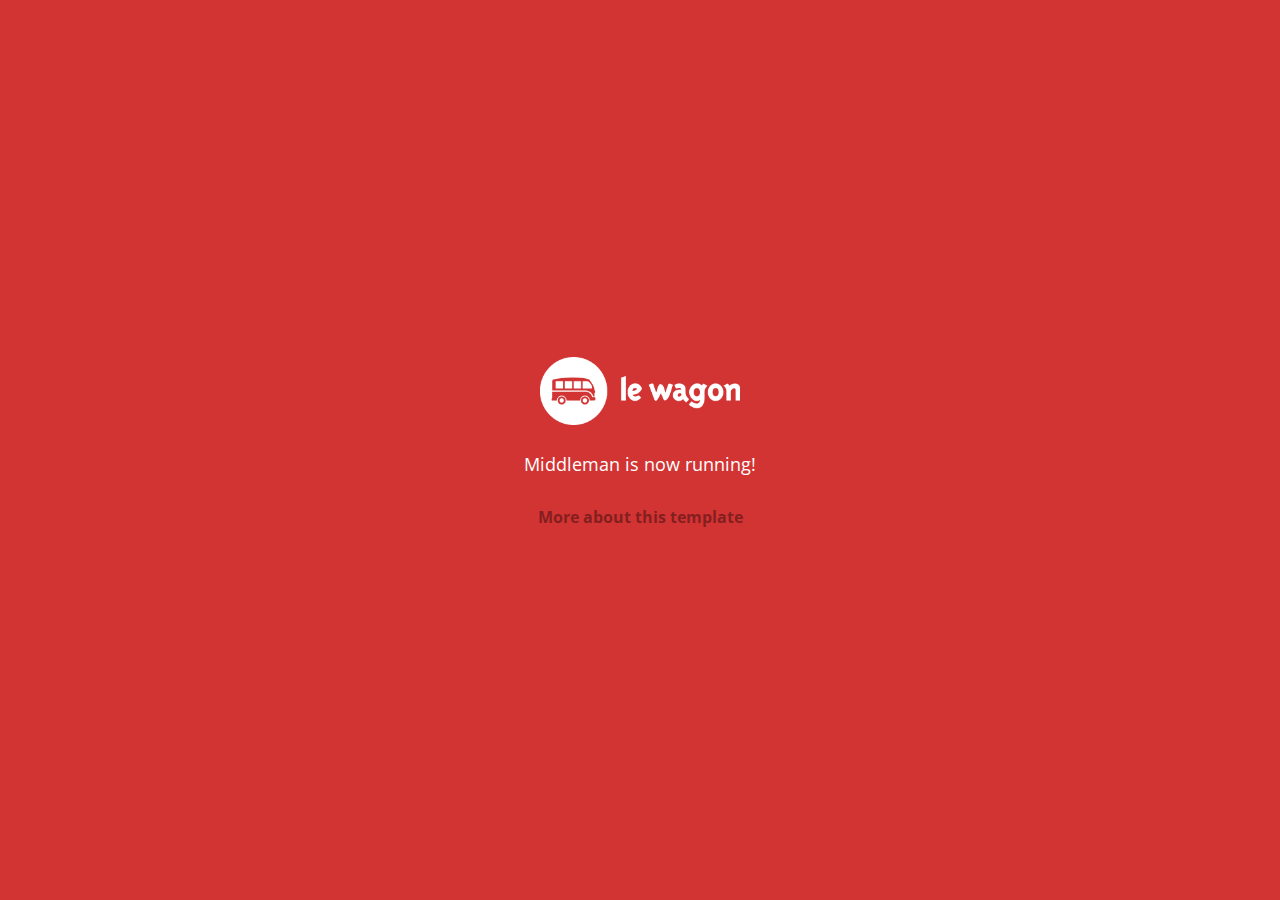
==== index.html @ 40af5995 "Automated commit at 2018-08-06 09:41:02 UTC by middleman-deploy 2.0.0-alpha" ====
<!doctype html>
<html>
  <head>
    <meta charset="utf-8">
    <meta http-equiv="x-ua-compatible" content="ie=edge">
    <meta name="viewport"
          content="width=device-width, initial-scale=1, shrink-to-fit=no">
    <!-- Use the title from a page's frontmatter if it has one -->
    <title>Le Wagon - Middleman</title>
    <link href="stylesheets/application-3c48b980.css" rel="stylesheet" />
    <script src="javascripts/application-93de88c9.js"></script>
    <link href="images/favicon-f15af148.png" rel="icon" type="image/png" />
  </head>
  <body>
    <div id="home">
  <div class="home-content">
    <img src="images/logo-acc9c0ec.png" width="200" alt="Logo" />
    <p>
      Middleman is now running!
    </p>
    <p class="about">
      <a href="about.html">More about this template</a>
    </p>
  </div>
</div>

  </body>
</html>
---- stylesheets/application-3c48b980.css ----
@import url("https://fonts.googleapis.com/css?family=Open+Sans:400,300,700|Raleway:400,100,300,700,500");/*!
 * Bootstrap v3.3.7 (http://getbootstrap.com)
 * Copyright 2011-2016 Twitter, Inc.
 * Licensed under MIT (https://github.com/twbs/bootstrap/blob/master/LICENSE)
 *//*! normalize.css v3.0.3 | MIT License | github.com/necolas/normalize.css */html{font-family:sans-serif;-ms-text-size-adjust:100%;-webkit-text-size-adjust:100%}body{margin:0}article,aside,details,figcaption,figure,footer,header,hgroup,main,menu,nav,section,summary{display:block}audio,canvas,progress,video{display:inline-block;vertical-align:baseline}audio:not([controls]){display:none;height:0}[hidden],template{display:none}a{background-color:transparent}a:active,a:hover{outline:0}abbr[title]{border-bottom:1px dotted}b,strong{font-weight:bold}dfn{font-style:italic}h1{font-size:2em;margin:0.67em 0}mark{background:#ff0;color:#000}small{font-size:80%}sub,sup{font-size:75%;line-height:0;position:relative;vertical-align:baseline}sup{top:-0.5em}sub{bottom:-0.25em}img{border:0}svg:not(:root){overflow:hidden}figure{margin:1em 40px}hr{-webkit-box-sizing:content-box;box-sizing:content-box;height:0}pre{overflow:auto}code,kbd,pre,samp{font-family:monospace, monospace;font-size:1em}button,input,optgroup,select,textarea{color:inherit;font:inherit;margin:0}button{overflow:visible}button,select{text-transform:none}button,html input[type="button"],input[type="reset"],input[type="submit"]{-webkit-appearance:button;cursor:pointer}button[disabled],html input[disabled]{cursor:default}button::-moz-focus-inner,input::-moz-focus-inner{border:0;padding:0}input{line-height:normal}input[type="checkbox"],input[type="radio"]{-webkit-box-sizing:border-box;box-sizing:border-box;padding:0}input[type="number"]::-webkit-inner-spin-button,input[type="number"]::-webkit-outer-spin-button{height:auto}input[type="search"]{-webkit-appearance:textfield;-webkit-box-sizing:content-box;box-sizing:content-box}input[type="search"]::-webkit-search-cancel-button,input[type="search"]::-webkit-search-decoration{-webkit-appearance:none}fieldset{border:1px solid #c0c0c0;margin:0 2px;padding:0.35em 0.625em 0.75em}legend{border:0;padding:0}textarea{overflow:auto}optgroup{font-weight:bold}table{border-collapse:collapse;border-spacing:0}td,th{padding:0}/*! Source: https://github.com/h5bp/html5-boilerplate/blob/master/src/css/main.css */@media print{*,*:before,*:after{background:transparent !important;color:#000 !important;-webkit-box-shadow:none !important;box-shadow:none !important;text-shadow:none !important}a,a:visited{text-decoration:underline}a[href]:after{content:" (" attr(href) ")"}abbr[title]:after{content:" (" attr(title) ")"}a[href^="#"]:after,a[href^="javascript:"]:after{content:""}pre,blockquote{border:1px solid #999;page-break-inside:avoid}thead{display:table-header-group}tr,img{page-break-inside:avoid}img{max-width:100% !important}p,h2,h3{orphans:3;widows:3}h2,h3{page-break-after:avoid}.navbar{display:none}.btn>.caret,.dropup>.btn>.caret{border-top-color:#000 !important}.label{border:1px solid #000}.table{border-collapse:collapse !important}.table td,.table th{background-color:#fff !important}.table-bordered th,.table-bordered td{border:1px solid #ddd !important}}@font-face{font-family:'Glyphicons Halflings';src:url("../assets/bootstrap/glyphicons-halflings-regular-86b6f62b.eot");src:url("../assets/bootstrap/glyphicons-halflings-regular-86b6f62b.eot?#iefix") format("embedded-opentype"),url("../assets/bootstrap/glyphicons-halflings-regular-ca35b697.woff2") format("woff2"),url("../assets/bootstrap/glyphicons-halflings-regular-278e49a8.woff") format("woff"),url("../assets/bootstrap/glyphicons-halflings-regular-44bc1850.ttf") format("truetype"),url("../assets/bootstrap/glyphicons-halflings-regular-de51a849.svg#glyphicons_halflingsregular") format("svg")}.glyphicon{position:relative;top:1px;display:inline-block;font-family:'Glyphicons Halflings';font-style:normal;font-weight:normal;line-height:1;-webkit-font-smoothing:antialiased;-moz-osx-font-smoothing:grayscale}.glyphicon-asterisk:before{content:"\002a"}.glyphicon-plus:before{content:"\002b"}.glyphicon-euro:before,.glyphicon-eur:before{content:"\20ac"}.glyphicon-minus:before{content:"\2212"}.glyphicon-cloud:before{content:"\2601"}.glyphicon-envelope:before{content:"\2709"}.glyphicon-pencil:before{content:"\270f"}.glyphicon-glass:before{content:"\e001"}.glyphicon-music:before{content:"\e002"}.glyphicon-search:before{content:"\e003"}.glyphicon-heart:before{content:"\e005"}.glyphicon-star:before{content:"\e006"}.glyphicon-star-empty:before{content:"\e007"}.glyphicon-user:before{content:"\e008"}.glyphicon-film:before{content:"\e009"}.glyphicon-th-large:before{content:"\e010"}.glyphicon-th:before{content:"\e011"}.glyphicon-th-list:before{content:"\e012"}.glyphicon-ok:before{content:"\e013"}.glyphicon-remove:before{content:"\e014"}.glyphicon-zoom-in:before{content:"\e015"}.glyphicon-zoom-out:before{content:"\e016"}.glyphicon-off:before{content:"\e017"}.glyphicon-signal:before{content:"\e018"}.glyphicon-cog:before{content:"\e019"}.glyphicon-trash:before{content:"\e020"}.glyphicon-home:before{content:"\e021"}.glyphicon-file:before{content:"\e022"}.glyphicon-time:before{content:"\e023"}.glyphicon-road:before{content:"\e024"}.glyphicon-download-alt:before{content:"\e025"}.glyphicon-download:before{content:"\e026"}.glyphicon-upload:before{content:"\e027"}.glyphicon-inbox:before{content:"\e028"}.glyphicon-play-circle:before{content:"\e029"}.glyphicon-repeat:before{content:"\e030"}.glyphicon-refresh:before{content:"\e031"}.glyphicon-list-alt:before{content:"\e032"}.glyphicon-lock:before{content:"\e033"}.glyphicon-flag:before{content:"\e034"}.glyphicon-headphones:before{content:"\e035"}.glyphicon-volume-off:before{content:"\e036"}.glyphicon-volume-down:before{content:"\e037"}.glyphicon-volume-up:before{content:"\e038"}.glyphicon-qrcode:before{content:"\e039"}.glyphicon-barcode:before{content:"\e040"}.glyphicon-tag:before{content:"\e041"}.glyphicon-tags:before{content:"\e042"}.glyphicon-book:before{content:"\e043"}.glyphicon-bookmark:before{content:"\e044"}.glyphicon-print:before{content:"\e045"}.glyphicon-camera:before{content:"\e046"}.glyphicon-font:before{content:"\e047"}.glyphicon-bold:before{content:"\e048"}.glyphicon-italic:before{content:"\e049"}.glyphicon-text-height:before{content:"\e050"}.glyphicon-text-width:before{content:"\e051"}.glyphicon-align-left:before{content:"\e052"}.glyphicon-align-center:before{content:"\e053"}.glyphicon-align-right:before{content:"\e054"}.glyphicon-align-justify:before{content:"\e055"}.glyphicon-list:before{content:"\e056"}.glyphicon-indent-left:before{content:"\e057"}.glyphicon-indent-right:before{content:"\e058"}.glyphicon-facetime-video:before{content:"\e059"}.glyphicon-picture:before{content:"\e060"}.glyphicon-map-marker:before{content:"\e062"}.glyphicon-adjust:before{content:"\e063"}.glyphicon-tint:before{content:"\e064"}.glyphicon-edit:before{content:"\e065"}.glyphicon-share:before{content:"\e066"}.glyphicon-check:before{content:"\e067"}.glyphicon-move:before{content:"\e068"}.glyphicon-step-backward:before{content:"\e069"}.glyphicon-fast-backward:before{content:"\e070"}.glyphicon-backward:before{content:"\e071"}.glyphicon-play:before{content:"\e072"}.glyphicon-pause:before{content:"\e073"}.glyphicon-stop:before{content:"\e074"}.glyphicon-forward:before{content:"\e075"}.glyphicon-fast-forward:before{content:"\e076"}.glyphicon-step-forward:before{content:"\e077"}.glyphicon-eject:before{content:"\e078"}.glyphicon-chevron-left:before{content:"\e079"}.glyphicon-chevron-right:before{content:"\e080"}.glyphicon-plus-sign:before{content:"\e081"}.glyphicon-minus-sign:before{content:"\e082"}.glyphicon-remove-sign:before{content:"\e083"}.glyphicon-ok-sign:before{content:"\e084"}.glyphicon-question-sign:before{content:"\e085"}.glyphicon-info-sign:before{content:"\e086"}.glyphicon-screenshot:before{content:"\e087"}.glyphicon-remove-circle:before{content:"\e088"}.glyphicon-ok-circle:before{content:"\e089"}.glyphicon-ban-circle:before{content:"\e090"}.glyphicon-arrow-left:before{content:"\e091"}.glyphicon-arrow-right:before{content:"\e092"}.glyphicon-arrow-up:before{content:"\e093"}.glyphicon-arrow-down:before{content:"\e094"}.glyphicon-share-alt:before{content:"\e095"}.glyphicon-resize-full:before{content:"\e096"}.glyphicon-resize-small:before{content:"\e097"}.glyphicon-exclamation-sign:before{content:"\e101"}.glyphicon-gift:before{content:"\e102"}.glyphicon-leaf:before{content:"\e103"}.glyphicon-fire:before{content:"\e104"}.glyphicon-eye-open:before{content:"\e105"}.glyphicon-eye-close:before{content:"\e106"}.glyphicon-warning-sign:before{content:"\e107"}.glyphicon-plane:before{content:"\e108"}.glyphicon-calendar:before{content:"\e109"}.glyphicon-random:before{content:"\e110"}.glyphicon-comment:before{content:"\e111"}.glyphicon-magnet:before{content:"\e112"}.glyphicon-chevron-up:before{content:"\e113"}.glyphicon-chevron-down:before{content:"\e114"}.glyphicon-retweet:before{content:"\e115"}.glyphicon-shopping-cart:before{content:"\e116"}.glyphicon-folder-close:before{content:"\e117"}.glyphicon-folder-open:before{content:"\e118"}.glyphicon-resize-vertical:before{content:"\e119"}.glyphicon-resize-horizontal:before{content:"\e120"}.glyphicon-hdd:before{content:"\e121"}.glyphicon-bullhorn:before{content:"\e122"}.glyphicon-bell:before{content:"\e123"}.glyphicon-certificate:before{content:"\e124"}.glyphicon-thumbs-up:before{content:"\e125"}.glyphicon-thumbs-down:before{content:"\e126"}.glyphicon-hand-right:before{content:"\e127"}.glyphicon-hand-left:before{content:"\e128"}.glyphicon-hand-up:before{content:"\e129"}.glyphicon-hand-down:before{content:"\e130"}.glyphicon-circle-arrow-right:before{content:"\e131"}.glyphicon-circle-arrow-left:before{content:"\e132"}.glyphicon-circle-arrow-up:before{content:"\e133"}.glyphicon-circle-arrow-down:before{content:"\e134"}.glyphicon-globe:before{content:"\e135"}.glyphicon-wrench:before{content:"\e136"}.glyphicon-tasks:before{content:"\e137"}.glyphicon-filter:before{content:"\e138"}.glyphicon-briefcase:before{content:"\e139"}.glyphicon-fullscreen:before{content:"\e140"}.glyphicon-dashboard:before{content:"\e141"}.glyphicon-paperclip:before{content:"\e142"}.glyphicon-heart-empty:before{content:"\e143"}.glyphicon-link:before{content:"\e144"}.glyphicon-phone:before{content:"\e145"}.glyphicon-pushpin:before{content:"\e146"}.glyphicon-usd:before{content:"\e148"}.glyphicon-gbp:before{content:"\e149"}.glyphicon-sort:before{content:"\e150"}.glyphicon-sort-by-alphabet:before{content:"\e151"}.glyphicon-sort-by-alphabet-alt:before{content:"\e152"}.glyphicon-sort-by-order:before{content:"\e153"}.glyphicon-sort-by-order-alt:before{content:"\e154"}.glyphicon-sort-by-attributes:before{content:"\e155"}.glyphicon-sort-by-attributes-alt:before{content:"\e156"}.glyphicon-unchecked:before{content:"\e157"}.glyphicon-expand:before{content:"\e158"}.glyphicon-collapse-down:before{content:"\e159"}.glyphicon-collapse-up:before{content:"\e160"}.glyphicon-log-in:before{content:"\e161"}.glyphicon-flash:before{content:"\e162"}.glyphicon-log-out:before{content:"\e163"}.glyphicon-new-window:before{content:"\e164"}.glyphicon-record:before{content:"\e165"}.glyphicon-save:before{content:"\e166"}.glyphicon-open:before{content:"\e167"}.glyphicon-saved:before{content:"\e168"}.glyphicon-import:before{content:"\e169"}.glyphicon-export:before{content:"\e170"}.glyphicon-send:before{content:"\e171"}.glyphicon-floppy-disk:before{content:"\e172"}.glyphicon-floppy-saved:before{content:"\e173"}.glyphicon-floppy-remove:before{content:"\e174"}.glyphicon-floppy-save:before{content:"\e175"}.glyphicon-floppy-open:before{content:"\e176"}.glyphicon-credit-card:before{content:"\e177"}.glyphicon-transfer:before{content:"\e178"}.glyphicon-cutlery:before{content:"\e179"}.glyphicon-header:before{content:"\e180"}.glyphicon-compressed:before{content:"\e181"}.glyphicon-earphone:before{content:"\e182"}.glyphicon-phone-alt:before{content:"\e183"}.glyphicon-tower:before{content:"\e184"}.glyphicon-stats:before{content:"\e185"}.glyphicon-sd-video:before{content:"\e186"}.glyphicon-hd-video:before{content:"\e187"}.glyphicon-subtitles:before{content:"\e188"}.glyphicon-sound-stereo:before{content:"\e189"}.glyphicon-sound-dolby:before{content:"\e190"}.glyphicon-sound-5-1:before{content:"\e191"}.glyphicon-sound-6-1:before{content:"\e192"}.glyphicon-sound-7-1:before{content:"\e193"}.glyphicon-copyright-mark:before{content:"\e194"}.glyphicon-registration-mark:before{content:"\e195"}.glyphicon-cloud-download:before{content:"\e197"}.glyphicon-cloud-upload:before{content:"\e198"}.glyphicon-tree-conifer:before{content:"\e199"}.glyphicon-tree-deciduous:before{content:"\e200"}.glyphicon-cd:before{content:"\e201"}.glyphicon-save-file:before{content:"\e202"}.glyphicon-open-file:before{content:"\e203"}.glyphicon-level-up:before{content:"\e204"}.glyphicon-copy:before{content:"\e205"}.glyphicon-paste:before{content:"\e206"}.glyphicon-alert:before{content:"\e209"}.glyphicon-equalizer:before{content:"\e210"}.glyphicon-king:before{content:"\e211"}.glyphicon-queen:before{content:"\e212"}.glyphicon-pawn:before{content:"\e213"}.glyphicon-bishop:before{content:"\e214"}.glyphicon-knight:before{content:"\e215"}.glyphicon-baby-formula:before{content:"\e216"}.glyphicon-tent:before{content:"\26fa"}.glyphicon-blackboard:before{content:"\e218"}.glyphicon-bed:before{content:"\e219"}.glyphicon-apple:before{content:"\f8ff"}.glyphicon-erase:before{content:"\e221"}.glyphicon-hourglass:before{content:"\231b"}.glyphicon-lamp:before{content:"\e223"}.glyphicon-duplicate:before{content:"\e224"}.glyphicon-piggy-bank:before{content:"\e225"}.glyphicon-scissors:before{content:"\e226"}.glyphicon-bitcoin:before{content:"\e227"}.glyphicon-btc:before{content:"\e227"}.glyphicon-xbt:before{content:"\e227"}.glyphicon-yen:before{content:"\00a5"}.glyphicon-jpy:before{content:"\00a5"}.glyphicon-ruble:before{content:"\20bd"}.glyphicon-rub:before{content:"\20bd"}.glyphicon-scale:before{content:"\e230"}.glyphicon-ice-lolly:before{content:"\e231"}.glyphicon-ice-lolly-tasted:before{content:"\e232"}.glyphicon-education:before{content:"\e233"}.glyphicon-option-horizontal:before{content:"\e234"}.glyphicon-option-vertical:before{content:"\e235"}.glyphicon-menu-hamburger:before{content:"\e236"}.glyphicon-modal-window:before{content:"\e237"}.glyphicon-oil:before{content:"\e238"}.glyphicon-grain:before{content:"\e239"}.glyphicon-sunglasses:before{content:"\e240"}.glyphicon-text-size:before{content:"\e241"}.glyphicon-text-color:before{content:"\e242"}.glyphicon-text-background:before{content:"\e243"}.glyphicon-object-align-top:before{content:"\e244"}.glyphicon-object-align-bottom:before{content:"\e245"}.glyphicon-object-align-horizontal:before{content:"\e246"}.glyphicon-object-align-left:before{content:"\e247"}.glyphicon-object-align-vertical:before{content:"\e248"}.glyphicon-object-align-right:before{content:"\e249"}.glyphicon-triangle-right:before{content:"\e250"}.glyphicon-triangle-left:before{content:"\e251"}.glyphicon-triangle-bottom:before{content:"\e252"}.glyphicon-triangle-top:before{content:"\e253"}.glyphicon-console:before{content:"\e254"}.glyphicon-superscript:before{content:"\e255"}.glyphicon-subscript:before{content:"\e256"}.glyphicon-menu-left:before{content:"\e257"}.glyphicon-menu-right:before{content:"\e258"}.glyphicon-menu-down:before{content:"\e259"}.glyphicon-menu-up:before{content:"\e260"}*{-webkit-box-sizing:border-box;box-sizing:border-box}*:before,*:after{-webkit-box-sizing:border-box;box-sizing:border-box}html{font-size:10px;-webkit-tap-highlight-color:transparent}body{font-family:"Open Sans", "Helvetica", "sans-serif";font-size:18px;line-height:1.42857143;color:#333333;background-color:#F4F4F4}input,button,select,textarea{font-family:inherit;font-size:inherit;line-height:inherit}a{color:#469AE0;text-decoration:none}a:hover,a:focus{color:#1f74ba;text-decoration:underline}a:focus{outline:5px auto -webkit-focus-ring-color;outline-offset:-2px}figure{margin:0}img{vertical-align:middle}.img-responsive{display:block;max-width:100%;height:auto}.img-rounded{border-radius:2px}.img-thumbnail{padding:4px;line-height:1.42857143;background-color:#F4F4F4;border:1px solid #ddd;border-radius:2px;-webkit-transition:all 0.2s ease-in-out;transition:all 0.2s ease-in-out;display:inline-block;max-width:100%;height:auto}.img-circle{border-radius:50%}hr{margin-top:25px;margin-bottom:25px;border:0;border-top:1px solid #eeeeee}.sr-only{position:absolute;width:1px;height:1px;margin:-1px;padding:0;overflow:hidden;clip:rect(0, 0, 0, 0);border:0}.sr-only-focusable:active,.sr-only-focusable:focus{position:static;width:auto;height:auto;margin:0;overflow:visible;clip:auto}[role="button"]{cursor:pointer}h1,h2,h3,h4,h5,h6,.h1,.h2,.h3,.h4,.h5,.h6{font-family:"Raleway", "Helvetica", "sans-serif";font-weight:500;line-height:1.1;color:inherit}h1 small,h1 .small,h2 small,h2 .small,h3 small,h3 .small,h4 small,h4 .small,h5 small,h5 .small,h6 small,h6 .small,.h1 small,.h1 .small,.h2 small,.h2 .small,.h3 small,.h3 .small,.h4 small,.h4 .small,.h5 small,.h5 .small,.h6 small,.h6 .small{font-weight:normal;line-height:1;color:#777777}h1,.h1,h2,.h2,h3,.h3{margin-top:25px;margin-bottom:12.5px}h1 small,h1 .small,.h1 small,.h1 .small,h2 small,h2 .small,.h2 small,.h2 .small,h3 small,h3 .small,.h3 small,.h3 .small{font-size:65%}h4,.h4,h5,.h5,h6,.h6{margin-top:12.5px;margin-bottom:12.5px}h4 small,h4 .small,.h4 small,.h4 .small,h5 small,h5 .small,.h5 small,.h5 .small,h6 small,h6 .small,.h6 small,.h6 .small{font-size:75%}h1,.h1{font-size:46px}h2,.h2{font-size:38px}h3,.h3{font-size:31px}h4,.h4{font-size:23px}h5,.h5{font-size:18px}h6,.h6{font-size:16px}p{margin:0 0 12.5px}.lead{margin-bottom:25px;font-size:20px;font-weight:300;line-height:1.4}@media (min-width: 768px){.lead{font-size:27px}}small,.small{font-size:88%}mark,.mark{background-color:#fcf8e3;padding:.2em}.text-left{text-align:left}.text-right{text-align:right}.text-center{text-align:center}.text-justify{text-align:justify}.text-nowrap{white-space:nowrap}.text-lowercase{text-transform:lowercase}.text-uppercase,.initialism{text-transform:uppercase}.text-capitalize{text-transform:capitalize}.text-muted{color:#777777}.text-primary{color:#469AE0}a.text-primary:hover,a.text-primary:focus{color:#2381d0}.text-success{color:#3c763d}a.text-success:hover,a.text-success:focus{color:#2b542c}.text-info{color:#31708f}a.text-info:hover,a.text-info:focus{color:#245269}.text-warning{color:#8a6d3b}a.text-warning:hover,a.text-warning:focus{color:#66512c}.text-danger{color:#a94442}a.text-danger:hover,a.text-danger:focus{color:#843534}.bg-primary{color:#fff}.bg-primary{background-color:#469AE0}a.bg-primary:hover,a.bg-primary:focus{background-color:#2381d0}.bg-success{background-color:#dff0d8}a.bg-success:hover,a.bg-success:focus{background-color:#c1e2b3}.bg-info{background-color:#d9edf7}a.bg-info:hover,a.bg-info:focus{background-color:#afd9ee}.bg-warning{background-color:#fcf8e3}a.bg-warning:hover,a.bg-warning:focus{background-color:#f7ecb5}.bg-danger{background-color:#f2dede}a.bg-danger:hover,a.bg-danger:focus{background-color:#e4b9b9}.page-header{padding-bottom:11.5px;margin:50px 0 25px;border-bottom:1px solid #eeeeee}ul,ol{margin-top:0;margin-bottom:12.5px}ul ul,ul ol,ol ul,ol ol{margin-bottom:0}.list-unstyled{padding-left:0;list-style:none}.list-inline{padding-left:0;list-style:none;margin-left:-5px}.list-inline>li{display:inline-block;padding-left:5px;padding-right:5px}dl{margin-top:0;margin-bottom:25px}dt,dd{line-height:1.42857143}dt{font-weight:bold}dd{margin-left:0}.dl-horizontal dd:before,.dl-horizontal dd:after{content:" ";display:table}.dl-horizontal dd:after{clear:both}@media (min-width: 768px){.dl-horizontal dt{float:left;width:160px;clear:left;text-align:right;overflow:hidden;text-overflow:ellipsis;white-space:nowrap}.dl-horizontal dd{margin-left:180px}}abbr[title],abbr[data-original-title]{cursor:help;border-bottom:1px dotted #777777}.initialism{font-size:90%}blockquote{padding:12.5px 25px;margin:0 0 25px;font-size:22.5px;border-left:5px solid #eeeeee}blockquote p:last-child,blockquote ul:last-child,blockquote ol:last-child{margin-bottom:0}blockquote footer,blockquote small,blockquote .small{display:block;font-size:80%;line-height:1.42857143;color:#777777}blockquote footer:before,blockquote small:before,blockquote .small:before{content:'\2014 \00A0'}.blockquote-reverse,blockquote.pull-right{padding-right:15px;padding-left:0;border-right:5px solid #eeeeee;border-left:0;text-align:right}.blockquote-reverse footer:before,.blockquote-reverse small:before,.blockquote-reverse .small:before,blockquote.pull-right footer:before,blockquote.pull-right small:before,blockquote.pull-right .small:before{content:''}.blockquote-reverse footer:after,.blockquote-reverse small:after,.blockquote-reverse .small:after,blockquote.pull-right footer:after,blockquote.pull-right small:after,blockquote.pull-right .small:after{content:'\00A0 \2014'}address{margin-bottom:25px;font-style:normal;line-height:1.42857143}code,kbd,pre,samp{font-family:Menlo, Monaco, Consolas, "Courier New", monospace}code{padding:2px 4px;font-size:90%;color:#c7254e;background-color:#f9f2f4;border-radius:2px}kbd{padding:2px 4px;font-size:90%;color:#fff;background-color:#333;border-radius:2px;-webkit-box-shadow:inset 0 -1px 0 rgba(0,0,0,0.25);box-shadow:inset 0 -1px 0 rgba(0,0,0,0.25)}kbd kbd{padding:0;font-size:100%;font-weight:bold;-webkit-box-shadow:none;box-shadow:none}pre{display:block;padding:12px;margin:0 0 12.5px;font-size:17px;line-height:1.42857143;word-break:break-all;word-wrap:break-word;color:#333333;background-color:#f5f5f5;border:1px solid #ccc;border-radius:2px}pre code{padding:0;font-size:inherit;color:inherit;white-space:pre-wrap;background-color:transparent;border-radius:0}.pre-scrollable{max-height:340px;overflow-y:scroll}.container{margin-right:auto;margin-left:auto;padding-left:15px;padding-right:15px}.container:before,.container:after{content:" ";display:table}.container:after{clear:both}@media (min-width: 768px){.container{width:750px}}@media (min-width: 992px){.container{width:970px}}@media (min-width: 1200px){.container{width:1170px}}.container-fluid{margin-right:auto;margin-left:auto;padding-left:15px;padding-right:15px}.container-fluid:before,.container-fluid:after{content:" ";display:table}.container-fluid:after{clear:both}.row{margin-left:-15px;margin-right:-15px}.row:before,.row:after{content:" ";display:table}.row:after{clear:both}.col-xs-1,.col-sm-1,.col-md-1,.col-lg-1,.col-xs-2,.col-sm-2,.col-md-2,.col-lg-2,.col-xs-3,.col-sm-3,.col-md-3,.col-lg-3,.col-xs-4,.col-sm-4,.col-md-4,.col-lg-4,.col-xs-5,.col-sm-5,.col-md-5,.col-lg-5,.col-xs-6,.col-sm-6,.col-md-6,.col-lg-6,.col-xs-7,.col-sm-7,.col-md-7,.col-lg-7,.col-xs-8,.col-sm-8,.col-md-8,.col-lg-8,.col-xs-9,.col-sm-9,.col-md-9,.col-lg-9,.col-xs-10,.col-sm-10,.col-md-10,.col-lg-10,.col-xs-11,.col-sm-11,.col-md-11,.col-lg-11,.col-xs-12,.col-sm-12,.col-md-12,.col-lg-12{position:relative;min-height:1px;padding-left:15px;padding-right:15px}.col-xs-1,.col-xs-2,.col-xs-3,.col-xs-4,.col-xs-5,.col-xs-6,.col-xs-7,.col-xs-8,.col-xs-9,.col-xs-10,.col-xs-11,.col-xs-12{float:left}.col-xs-1{width:8.33333333%}.col-xs-2{width:16.66666667%}.col-xs-3{width:25%}.col-xs-4{width:33.33333333%}.col-xs-5{width:41.66666667%}.col-xs-6{width:50%}.col-xs-7{width:58.33333333%}.col-xs-8{width:66.66666667%}.col-xs-9{width:75%}.col-xs-10{width:83.33333333%}.col-xs-11{width:91.66666667%}.col-xs-12{width:100%}.col-xs-pull-0{right:auto}.col-xs-pull-1{right:8.33333333%}.col-xs-pull-2{right:16.66666667%}.col-xs-pull-3{right:25%}.col-xs-pull-4{right:33.33333333%}.col-xs-pull-5{right:41.66666667%}.col-xs-pull-6{right:50%}.col-xs-pull-7{right:58.33333333%}.col-xs-pull-8{right:66.66666667%}.col-xs-pull-9{right:75%}.col-xs-pull-10{right:83.33333333%}.col-xs-pull-11{right:91.66666667%}.col-xs-pull-12{right:100%}.col-xs-push-0{left:auto}.col-xs-push-1{left:8.33333333%}.col-xs-push-2{left:16.66666667%}.col-xs-push-3{left:25%}.col-xs-push-4{left:33.33333333%}.col-xs-push-5{left:41.66666667%}.col-xs-push-6{left:50%}.col-xs-push-7{left:58.33333333%}.col-xs-push-8{left:66.66666667%}.col-xs-push-9{left:75%}.col-xs-push-10{left:83.33333333%}.col-xs-push-11{left:91.66666667%}.col-xs-push-12{left:100%}.col-xs-offset-0{margin-left:0%}.col-xs-offset-1{margin-left:8.33333333%}.col-xs-offset-2{margin-left:16.66666667%}.col-xs-offset-3{margin-left:25%}.col-xs-offset-4{margin-left:33.33333333%}.col-xs-offset-5{margin-left:41.66666667%}.col-xs-offset-6{margin-left:50%}.col-xs-offset-7{margin-left:58.33333333%}.col-xs-offset-8{margin-left:66.66666667%}.col-xs-offset-9{margin-left:75%}.col-xs-offset-10{margin-left:83.33333333%}.col-xs-offset-11{margin-left:91.66666667%}.col-xs-offset-12{margin-left:100%}@media (min-width: 768px){.col-sm-1,.col-sm-2,.col-sm-3,.col-sm-4,.col-sm-5,.col-sm-6,.col-sm-7,.col-sm-8,.col-sm-9,.col-sm-10,.col-sm-11,.col-sm-12{float:left}.col-sm-1{width:8.33333333%}.col-sm-2{width:16.66666667%}.col-sm-3{width:25%}.col-sm-4{width:33.33333333%}.col-sm-5{width:41.66666667%}.col-sm-6{width:50%}.col-sm-7{width:58.33333333%}.col-sm-8{width:66.66666667%}.col-sm-9{width:75%}.col-sm-10{width:83.33333333%}.col-sm-11{width:91.66666667%}.col-sm-12{width:100%}.col-sm-pull-0{right:auto}.col-sm-pull-1{right:8.33333333%}.col-sm-pull-2{right:16.66666667%}.col-sm-pull-3{right:25%}.col-sm-pull-4{right:33.33333333%}.col-sm-pull-5{right:41.66666667%}.col-sm-pull-6{right:50%}.col-sm-pull-7{right:58.33333333%}.col-sm-pull-8{right:66.66666667%}.col-sm-pull-9{right:75%}.col-sm-pull-10{right:83.33333333%}.col-sm-pull-11{right:91.66666667%}.col-sm-pull-12{right:100%}.col-sm-push-0{left:auto}.col-sm-push-1{left:8.33333333%}.col-sm-push-2{left:16.66666667%}.col-sm-push-3{left:25%}.col-sm-push-4{left:33.33333333%}.col-sm-push-5{left:41.66666667%}.col-sm-push-6{left:50%}.col-sm-push-7{left:58.33333333%}.col-sm-push-8{left:66.66666667%}.col-sm-push-9{left:75%}.col-sm-push-10{left:83.33333333%}.col-sm-push-11{left:91.66666667%}.col-sm-push-12{left:100%}.col-sm-offset-0{margin-left:0%}.col-sm-offset-1{margin-left:8.33333333%}.col-sm-offset-2{margin-left:16.66666667%}.col-sm-offset-3{margin-left:25%}.col-sm-offset-4{margin-left:33.33333333%}.col-sm-offset-5{margin-left:41.66666667%}.col-sm-offset-6{margin-left:50%}.col-sm-offset-7{margin-left:58.33333333%}.col-sm-offset-8{margin-left:66.66666667%}.col-sm-offset-9{margin-left:75%}.col-sm-offset-10{margin-left:83.33333333%}.col-sm-offset-11{margin-left:91.66666667%}.col-sm-offset-12{margin-left:100%}}@media (min-width: 992px){.col-md-1,.col-md-2,.col-md-3,.col-md-4,.col-md-5,.col-md-6,.col-md-7,.col-md-8,.col-md-9,.col-md-10,.col-md-11,.col-md-12{float:left}.col-md-1{width:8.33333333%}.col-md-2{width:16.66666667%}.col-md-3{width:25%}.col-md-4{width:33.33333333%}.col-md-5{width:41.66666667%}.col-md-6{width:50%}.col-md-7{width:58.33333333%}.col-md-8{width:66.66666667%}.col-md-9{width:75%}.col-md-10{width:83.33333333%}.col-md-11{width:91.66666667%}.col-md-12{width:100%}.col-md-pull-0{right:auto}.col-md-pull-1{right:8.33333333%}.col-md-pull-2{right:16.66666667%}.col-md-pull-3{right:25%}.col-md-pull-4{right:33.33333333%}.col-md-pull-5{right:41.66666667%}.col-md-pull-6{right:50%}.col-md-pull-7{right:58.33333333%}.col-md-pull-8{right:66.66666667%}.col-md-pull-9{right:75%}.col-md-pull-10{right:83.33333333%}.col-md-pull-11{right:91.66666667%}.col-md-pull-12{right:100%}.col-md-push-0{left:auto}.col-md-push-1{left:8.33333333%}.col-md-push-2{left:16.66666667%}.col-md-push-3{left:25%}.col-md-push-4{left:33.33333333%}.col-md-push-5{left:41.66666667%}.col-md-push-6{left:50%}.col-md-push-7{left:58.33333333%}.col-md-push-8{left:66.66666667%}.col-md-push-9{left:75%}.col-md-push-10{left:83.33333333%}.col-md-push-11{left:91.66666667%}.col-md-push-12{left:100%}.col-md-offset-0{margin-left:0%}.col-md-offset-1{margin-left:8.33333333%}.col-md-offset-2{margin-left:16.66666667%}.col-md-offset-3{margin-left:25%}.col-md-offset-4{margin-left:33.33333333%}.col-md-offset-5{margin-left:41.66666667%}.col-md-offset-6{margin-left:50%}.col-md-offset-7{margin-left:58.33333333%}.col-md-offset-8{margin-left:66.66666667%}.col-md-offset-9{margin-left:75%}.col-md-offset-10{margin-left:83.33333333%}.col-md-offset-11{margin-left:91.66666667%}.col-md-offset-12{margin-left:100%}}@media (min-width: 1200px){.col-lg-1,.col-lg-2,.col-lg-3,.col-lg-4,.col-lg-5,.col-lg-6,.col-lg-7,.col-lg-8,.col-lg-9,.col-lg-10,.col-lg-11,.col-lg-12{float:left}.col-lg-1{width:8.33333333%}.col-lg-2{width:16.66666667%}.col-lg-3{width:25%}.col-lg-4{width:33.33333333%}.col-lg-5{width:41.66666667%}.col-lg-6{width:50%}.col-lg-7{width:58.33333333%}.col-lg-8{width:66.66666667%}.col-lg-9{width:75%}.col-lg-10{width:83.33333333%}.col-lg-11{width:91.66666667%}.col-lg-12{width:100%}.col-lg-pull-0{right:auto}.col-lg-pull-1{right:8.33333333%}.col-lg-pull-2{right:16.66666667%}.col-lg-pull-3{right:25%}.col-lg-pull-4{right:33.33333333%}.col-lg-pull-5{right:41.66666667%}.col-lg-pull-6{right:50%}.col-lg-pull-7{right:58.33333333%}.col-lg-pull-8{right:66.66666667%}.col-lg-pull-9{right:75%}.col-lg-pull-10{right:83.33333333%}.col-lg-pull-11{right:91.66666667%}.col-lg-pull-12{right:100%}.col-lg-push-0{left:auto}.col-lg-push-1{left:8.33333333%}.col-lg-push-2{left:16.66666667%}.col-lg-push-3{left:25%}.col-lg-push-4{left:33.33333333%}.col-lg-push-5{left:41.66666667%}.col-lg-push-6{left:50%}.col-lg-push-7{left:58.33333333%}.col-lg-push-8{left:66.66666667%}.col-lg-push-9{left:75%}.col-lg-push-10{left:83.33333333%}.col-lg-push-11{left:91.66666667%}.col-lg-push-12{left:100%}.col-lg-offset-0{margin-left:0%}.col-lg-offset-1{margin-left:8.33333333%}.col-lg-offset-2{margin-left:16.66666667%}.col-lg-offset-3{margin-left:25%}.col-lg-offset-4{margin-left:33.33333333%}.col-lg-offset-5{margin-left:41.66666667%}.col-lg-offset-6{margin-left:50%}.col-lg-offset-7{margin-left:58.33333333%}.col-lg-offset-8{margin-left:66.66666667%}.col-lg-offset-9{margin-left:75%}.col-lg-offset-10{margin-left:83.33333333%}.col-lg-offset-11{margin-left:91.66666667%}.col-lg-offset-12{margin-left:100%}}table{background-color:transparent}caption{padding-top:8px;padding-bottom:8px;color:#777777;text-align:left}th{text-align:left}.table{width:100%;max-width:100%;margin-bottom:25px}.table>thead>tr>th,.table>thead>tr>td,.table>tbody>tr>th,.table>tbody>tr>td,.table>tfoot>tr>th,.table>tfoot>tr>td{padding:8px;line-height:1.42857143;vertical-align:top;border-top:1px solid #ddd}.table>thead>tr>th{vertical-align:bottom;border-bottom:2px solid #ddd}.table>caption+thead>tr:first-child>th,.table>caption+thead>tr:first-child>td,.table>colgroup+thead>tr:first-child>th,.table>colgroup+thead>tr:first-child>td,.table>thead:first-child>tr:first-child>th,.table>thead:first-child>tr:first-child>td{border-top:0}.table>tbody+tbody{border-top:2px solid #ddd}.table .table{background-color:#F4F4F4}.table-condensed>thead>tr>th,.table-condensed>thead>tr>td,.table-condensed>tbody>tr>th,.table-condensed>tbody>tr>td,.table-condensed>tfoot>tr>th,.table-condensed>tfoot>tr>td{padding:5px}.table-bordered{border:1px solid #ddd}.table-bordered>thead>tr>th,.table-bordered>thead>tr>td,.table-bordered>tbody>tr>th,.table-bordered>tbody>tr>td,.table-bordered>tfoot>tr>th,.table-bordered>tfoot>tr>td{border:1px solid #ddd}.table-bordered>thead>tr>th,.table-bordered>thead>tr>td{border-bottom-width:2px}.table-striped>tbody>tr:nth-of-type(odd){background-color:#f9f9f9}.table-hover>tbody>tr:hover{background-color:#f5f5f5}table col[class*="col-"]{position:static;float:none;display:table-column}table td[class*="col-"],table th[class*="col-"]{position:static;float:none;display:table-cell}.table>thead>tr>td.active,.table>thead>tr>th.active,.table>thead>tr.active>td,.table>thead>tr.active>th,.table>tbody>tr>td.active,.table>tbody>tr>th.active,.table>tbody>tr.active>td,.table>tbody>tr.active>th,.table>tfoot>tr>td.active,.table>tfoot>tr>th.active,.table>tfoot>tr.active>td,.table>tfoot>tr.active>th{background-color:#f5f5f5}.table-hover>tbody>tr>td.active:hover,.table-hover>tbody>tr>th.active:hover,.table-hover>tbody>tr.active:hover>td,.table-hover>tbody>tr:hover>.active,.table-hover>tbody>tr.active:hover>th{background-color:#e8e8e8}.table>thead>tr>td.success,.table>thead>tr>th.success,.table>thead>tr.success>td,.table>thead>tr.success>th,.table>tbody>tr>td.success,.table>tbody>tr>th.success,.table>tbody>tr.success>td,.table>tbody>tr.success>th,.table>tfoot>tr>td.success,.table>tfoot>tr>th.success,.table>tfoot>tr.success>td,.table>tfoot>tr.success>th{background-color:#dff0d8}.table-hover>tbody>tr>td.success:hover,.table-hover>tbody>tr>th.success:hover,.table-hover>tbody>tr.success:hover>td,.table-hover>tbody>tr:hover>.success,.table-hover>tbody>tr.success:hover>th{background-color:#d0e9c6}.table>thead>tr>td.info,.table>thead>tr>th.info,.table>thead>tr.info>td,.table>thead>tr.info>th,.table>tbody>tr>td.info,.table>tbody>tr>th.info,.table>tbody>tr.info>td,.table>tbody>tr.info>th,.table>tfoot>tr>td.info,.table>tfoot>tr>th.info,.table>tfoot>tr.info>td,.table>tfoot>tr.info>th{background-color:#d9edf7}.table-hover>tbody>tr>td.info:hover,.table-hover>tbody>tr>th.info:hover,.table-hover>tbody>tr.info:hover>td,.table-hover>tbody>tr:hover>.info,.table-hover>tbody>tr.info:hover>th{background-color:#c4e3f3}.table>thead>tr>td.warning,.table>thead>tr>th.warning,.table>thead>tr.warning>td,.table>thead>tr.warning>th,.table>tbody>tr>td.warning,.table>tbody>tr>th.warning,.table>tbody>tr.warning>td,.table>tbody>tr.warning>th,.table>tfoot>tr>td.warning,.table>tfoot>tr>th.warning,.table>tfoot>tr.warning>td,.table>tfoot>tr.warning>th{background-color:#fcf8e3}.table-hover>tbody>tr>td.warning:hover,.table-hover>tbody>tr>th.warning:hover,.table-hover>tbody>tr.warning:hover>td,.table-hover>tbody>tr:hover>.warning,.table-hover>tbody>tr.warning:hover>th{background-color:#faf2cc}.table>thead>tr>td.danger,.table>thead>tr>th.danger,.table>thead>tr.danger>td,.table>thead>tr.danger>th,.table>tbody>tr>td.danger,.table>tbody>tr>th.danger,.table>tbody>tr.danger>td,.table>tbody>tr.danger>th,.table>tfoot>tr>td.danger,.table>tfoot>tr>th.danger,.table>tfoot>tr.danger>td,.table>tfoot>tr.danger>th{background-color:#f2dede}.table-hover>tbody>tr>td.danger:hover,.table-hover>tbody>tr>th.danger:hover,.table-hover>tbody>tr.danger:hover>td,.table-hover>tbody>tr:hover>.danger,.table-hover>tbody>tr.danger:hover>th{background-color:#ebcccc}.table-responsive{overflow-x:auto;min-height:0.01%}@media screen and (max-width: 767px){.table-responsive{width:100%;margin-bottom:18.75px;overflow-y:hidden;-ms-overflow-style:-ms-autohiding-scrollbar;border:1px solid #ddd}.table-responsive>.table{margin-bottom:0}.table-responsive>.table>thead>tr>th,.table-responsive>.table>thead>tr>td,.table-responsive>.table>tbody>tr>th,.table-responsive>.table>tbody>tr>td,.table-responsive>.table>tfoot>tr>th,.table-responsive>.table>tfoot>tr>td{white-space:nowrap}.table-responsive>.table-bordered{border:0}.table-responsive>.table-bordered>thead>tr>th:first-child,.table-responsive>.table-bordered>thead>tr>td:first-child,.table-responsive>.table-bordered>tbody>tr>th:first-child,.table-responsive>.table-bordered>tbody>tr>td:first-child,.table-responsive>.table-bordered>tfoot>tr>th:first-child,.table-responsive>.table-bordered>tfoot>tr>td:first-child{border-left:0}.table-responsive>.table-bordered>thead>tr>th:last-child,.table-responsive>.table-bordered>thead>tr>td:last-child,.table-responsive>.table-bordered>tbody>tr>th:last-child,.table-responsive>.table-bordered>tbody>tr>td:last-child,.table-responsive>.table-bordered>tfoot>tr>th:last-child,.table-responsive>.table-bordered>tfoot>tr>td:last-child{border-right:0}.table-responsive>.table-bordered>tbody>tr:last-child>th,.table-responsive>.table-bordered>tbody>tr:last-child>td,.table-responsive>.table-bordered>tfoot>tr:last-child>th,.table-responsive>.table-bordered>tfoot>tr:last-child>td{border-bottom:0}}fieldset{padding:0;margin:0;border:0;min-width:0}legend{display:block;width:100%;padding:0;margin-bottom:25px;font-size:27px;line-height:inherit;color:#333333;border:0;border-bottom:1px solid #e5e5e5}label{display:inline-block;max-width:100%;margin-bottom:5px;font-weight:bold}input[type="search"]{-webkit-box-sizing:border-box;box-sizing:border-box}input[type="radio"],input[type="checkbox"]{margin:4px 0 0;margin-top:1px \9;line-height:normal}input[type="file"]{display:block}input[type="range"]{display:block;width:100%}select[multiple],select[size]{height:auto}input[type="file"]:focus,input[type="radio"]:focus,input[type="checkbox"]:focus{outline:5px auto -webkit-focus-ring-color;outline-offset:-2px}output{display:block;padding-top:7px;font-size:18px;line-height:1.42857143;color:#000000}.form-control{display:block;width:100%;height:39px;padding:6px 12px;font-size:18px;line-height:1.42857143;color:#000000;background-color:#fff;background-image:none;border:1px solid #ccc;border-radius:2px;-webkit-box-shadow:inset 0 1px 1px rgba(0,0,0,0.075);box-shadow:inset 0 1px 1px rgba(0,0,0,0.075);-webkit-transition:border-color ease-in-out 0.15s, box-shadow ease-in-out 0.15s;-webkit-transition:border-color ease-in-out 0.15s, -webkit-box-shadow ease-in-out 0.15s;transition:border-color ease-in-out 0.15s, -webkit-box-shadow ease-in-out 0.15s;transition:border-color ease-in-out 0.15s, box-shadow ease-in-out 0.15s;transition:border-color ease-in-out 0.15s, box-shadow ease-in-out 0.15s, -webkit-box-shadow ease-in-out 0.15s}.form-control:focus{border-color:#66afe9;outline:0;-webkit-box-shadow:inset 0 1px 1px rgba(0,0,0,0.075),0 0 8px rgba(102,175,233,0.6);box-shadow:inset 0 1px 1px rgba(0,0,0,0.075),0 0 8px rgba(102,175,233,0.6)}.form-control::-moz-placeholder{color:#999;opacity:1}.form-control:-ms-input-placeholder{color:#999}.form-control::-webkit-input-placeholder{color:#999}.form-control::-ms-expand{border:0;background-color:transparent}.form-control[disabled],.form-control[readonly],fieldset[disabled] .form-control{background-color:#eeeeee;opacity:1}.form-control[disabled],fieldset[disabled] .form-control{cursor:not-allowed}textarea.form-control{height:auto}input[type="search"]{-webkit-appearance:none}@media screen and (-webkit-min-device-pixel-ratio: 0){input[type="date"].form-control,input[type="time"].form-control,input[type="datetime-local"].form-control,input[type="month"].form-control{line-height:39px}input[type="date"].input-sm,.input-group-sm>input[type="date"].form-control,.input-group-sm>input[type="date"].input-group-addon,.input-group-sm>.input-group-btn>input[type="date"].btn,.input-group-sm input[type="date"],input[type="time"].input-sm,.input-group-sm>input[type="time"].form-control,.input-group-sm>input[type="time"].input-group-addon,.input-group-sm>.input-group-btn>input[type="time"].btn,.input-group-sm input[type="time"],input[type="datetime-local"].input-sm,.input-group-sm>input[type="datetime-local"].form-control,.input-group-sm>input[type="datetime-local"].input-group-addon,.input-group-sm>.input-group-btn>input[type="datetime-local"].btn,.input-group-sm input[type="datetime-local"],input[type="month"].input-sm,.input-group-sm>input[type="month"].form-control,.input-group-sm>input[type="month"].input-group-addon,.input-group-sm>.input-group-btn>input[type="month"].btn,.input-group-sm input[type="month"]{line-height:36px}input[type="date"].input-lg,.input-group-lg>input[type="date"].form-control,.input-group-lg>input[type="date"].input-group-addon,.input-group-lg>.input-group-btn>input[type="date"].btn,.input-group-lg input[type="date"],input[type="time"].input-lg,.input-group-lg>input[type="time"].form-control,.input-group-lg>input[type="time"].input-group-addon,.input-group-lg>.input-group-btn>input[type="time"].btn,.input-group-lg input[type="time"],input[type="datetime-local"].input-lg,.input-group-lg>input[type="datetime-local"].form-control,.input-group-lg>input[type="datetime-local"].input-group-addon,.input-group-lg>.input-group-btn>input[type="datetime-local"].btn,.input-group-lg input[type="datetime-local"],input[type="month"].input-lg,.input-group-lg>input[type="month"].form-control,.input-group-lg>input[type="month"].input-group-addon,.input-group-lg>.input-group-btn>input[type="month"].btn,.input-group-lg input[type="month"]{line-height:53px}}.form-group{margin-bottom:15px}.radio,.checkbox{position:relative;display:block;margin-top:10px;margin-bottom:10px}.radio label,.checkbox label{min-height:25px;padding-left:20px;margin-bottom:0;font-weight:normal;cursor:pointer}.radio input[type="radio"],.radio-inline input[type="radio"],.checkbox input[type="checkbox"],.checkbox-inline input[type="checkbox"]{position:absolute;margin-left:-20px;margin-top:4px \9}.radio+.radio,.checkbox+.checkbox{margin-top:-5px}.radio-inline,.checkbox-inline{position:relative;display:inline-block;padding-left:20px;margin-bottom:0;vertical-align:middle;font-weight:normal;cursor:pointer}.radio-inline+.radio-inline,.checkbox-inline+.checkbox-inline{margin-top:0;margin-left:10px}input[type="radio"][disabled],input[type="radio"].disabled,fieldset[disabled] input[type="radio"],input[type="checkbox"][disabled],input[type="checkbox"].disabled,fieldset[disabled] input[type="checkbox"]{cursor:not-allowed}.radio-inline.disabled,fieldset[disabled] .radio-inline,.checkbox-inline.disabled,fieldset[disabled] .checkbox-inline{cursor:not-allowed}.radio.disabled label,fieldset[disabled] .radio label,.checkbox.disabled label,fieldset[disabled] .checkbox label{cursor:not-allowed}.form-control-static{padding-top:7px;padding-bottom:7px;margin-bottom:0;min-height:43px}.form-control-static.input-lg,.input-group-lg>.form-control-static.form-control,.input-group-lg>.form-control-static.input-group-addon,.input-group-lg>.input-group-btn>.form-control-static.btn,.form-control-static.input-sm,.input-group-sm>.form-control-static.form-control,.input-group-sm>.form-control-static.input-group-addon,.input-group-sm>.input-group-btn>.form-control-static.btn{padding-left:0;padding-right:0}.input-sm,.input-group-sm>.form-control,.input-group-sm>.input-group-addon,.input-group-sm>.input-group-btn>.btn{height:36px;padding:5px 10px;font-size:16px;line-height:1.5;border-radius:2px}select.input-sm,.input-group-sm>select.form-control,.input-group-sm>select.input-group-addon,.input-group-sm>.input-group-btn>select.btn{height:36px;line-height:36px}textarea.input-sm,.input-group-sm>textarea.form-control,.input-group-sm>textarea.input-group-addon,.input-group-sm>.input-group-btn>textarea.btn,select[multiple].input-sm,.input-group-sm>select[multiple].form-control,.input-group-sm>select[multiple].input-group-addon,.input-group-sm>.input-group-btn>select[multiple].btn{height:auto}.form-group-sm .form-control{height:36px;padding:5px 10px;font-size:16px;line-height:1.5;border-radius:2px}.form-group-sm select.form-control{height:36px;line-height:36px}.form-group-sm textarea.form-control,.form-group-sm select[multiple].form-control{height:auto}.form-group-sm .form-control-static{height:36px;min-height:41px;padding:6px 10px;font-size:16px;line-height:1.5}.input-lg,.input-group-lg>.form-control,.input-group-lg>.input-group-addon,.input-group-lg>.input-group-btn>.btn{height:53px;padding:10px 16px;font-size:23px;line-height:1.3333333;border-radius:2px}select.input-lg,.input-group-lg>select.form-control,.input-group-lg>select.input-group-addon,.input-group-lg>.input-group-btn>select.btn{height:53px;line-height:53px}textarea.input-lg,.input-group-lg>textarea.form-control,.input-group-lg>textarea.input-group-addon,.input-group-lg>.input-group-btn>textarea.btn,select[multiple].input-lg,.input-group-lg>select[multiple].form-control,.input-group-lg>select[multiple].input-group-addon,.input-group-lg>.input-group-btn>select[multiple].btn{height:auto}.form-group-lg .form-control{height:53px;padding:10px 16px;font-size:23px;line-height:1.3333333;border-radius:2px}.form-group-lg select.form-control{height:53px;line-height:53px}.form-group-lg textarea.form-control,.form-group-lg select[multiple].form-control{height:auto}.form-group-lg .form-control-static{height:53px;min-height:48px;padding:11px 16px;font-size:23px;line-height:1.3333333}.has-feedback{position:relative}.has-feedback .form-control{padding-right:48.75px}.form-control-feedback{position:absolute;top:0;right:0;z-index:2;display:block;width:39px;height:39px;line-height:39px;text-align:center;pointer-events:none}.input-lg+.form-control-feedback,.input-group-lg>.form-control+.form-control-feedback,.input-group-lg>.input-group-addon+.form-control-feedback,.input-group-lg>.input-group-btn>.btn+.form-control-feedback,.input-group-lg+.form-control-feedback,.form-group-lg .form-control+.form-control-feedback{width:53px;height:53px;line-height:53px}.input-sm+.form-control-feedback,.input-group-sm>.form-control+.form-control-feedback,.input-group-sm>.input-group-addon+.form-control-feedback,.input-group-sm>.input-group-btn>.btn+.form-control-feedback,.input-group-sm+.form-control-feedback,.form-group-sm .form-control+.form-control-feedback{width:36px;height:36px;line-height:36px}.has-success .help-block,.has-success .control-label,.has-success .radio,.has-success .checkbox,.has-success .radio-inline,.has-success .checkbox-inline,.has-success.radio label,.has-success.checkbox label,.has-success.radio-inline label,.has-success.checkbox-inline label{color:#3c763d}.has-success .form-control{border-color:#3c763d;-webkit-box-shadow:inset 0 1px 1px rgba(0,0,0,0.075);box-shadow:inset 0 1px 1px rgba(0,0,0,0.075)}.has-success .form-control:focus{border-color:#2b542c;-webkit-box-shadow:inset 0 1px 1px rgba(0,0,0,0.075),0 0 6px #67b168;box-shadow:inset 0 1px 1px rgba(0,0,0,0.075),0 0 6px #67b168}.has-success .input-group-addon{color:#3c763d;border-color:#3c763d;background-color:#dff0d8}.has-success .form-control-feedback{color:#3c763d}.has-warning .help-block,.has-warning .control-label,.has-warning .radio,.has-warning .checkbox,.has-warning .radio-inline,.has-warning .checkbox-inline,.has-warning.radio label,.has-warning.checkbox label,.has-warning.radio-inline label,.has-warning.checkbox-inline label{color:#8a6d3b}.has-warning .form-control{border-color:#8a6d3b;-webkit-box-shadow:inset 0 1px 1px rgba(0,0,0,0.075);box-shadow:inset 0 1px 1px rgba(0,0,0,0.075)}.has-warning .form-control:focus{border-color:#66512c;-webkit-box-shadow:inset 0 1px 1px rgba(0,0,0,0.075),0 0 6px #c0a16b;box-shadow:inset 0 1px 1px rgba(0,0,0,0.075),0 0 6px #c0a16b}.has-warning .input-group-addon{color:#8a6d3b;border-color:#8a6d3b;background-color:#fcf8e3}.has-warning .form-control-feedback{color:#8a6d3b}.has-error .help-block,.has-error .control-label,.has-error .radio,.has-error .checkbox,.has-error .radio-inline,.has-error .checkbox-inline,.has-error.radio label,.has-error.checkbox label,.has-error.radio-inline label,.has-error.checkbox-inline label{color:#a94442}.has-error .form-control{border-color:#a94442;-webkit-box-shadow:inset 0 1px 1px rgba(0,0,0,0.075);box-shadow:inset 0 1px 1px rgba(0,0,0,0.075)}.has-error .form-control:focus{border-color:#843534;-webkit-box-shadow:inset 0 1px 1px rgba(0,0,0,0.075),0 0 6px #ce8483;box-shadow:inset 0 1px 1px rgba(0,0,0,0.075),0 0 6px #ce8483}.has-error .input-group-addon{color:#a94442;border-color:#a94442;background-color:#f2dede}.has-error .form-control-feedback{color:#a94442}.has-feedback label ~ .form-control-feedback{top:30px}.has-feedback label.sr-only ~ .form-control-feedback{top:0}.help-block{display:block;margin-top:5px;margin-bottom:10px;color:#737373}@media (min-width: 768px){.form-inline .form-group{display:inline-block;margin-bottom:0;vertical-align:middle}.form-inline .form-control{display:inline-block;width:auto;vertical-align:middle}.form-inline .form-control-static{display:inline-block}.form-inline .input-group{display:inline-table;vertical-align:middle}.form-inline .input-group .input-group-addon,.form-inline .input-group .input-group-btn,.form-inline .input-group .form-control{width:auto}.form-inline .input-group>.form-control{width:100%}.form-inline .control-label{margin-bottom:0;vertical-align:middle}.form-inline .radio,.form-inline .checkbox{display:inline-block;margin-top:0;margin-bottom:0;vertical-align:middle}.form-inline .radio label,.form-inline .checkbox label{padding-left:0}.form-inline .radio input[type="radio"],.form-inline .checkbox input[type="checkbox"]{position:relative;margin-left:0}.form-inline .has-feedback .form-control-feedback{top:0}}.form-horizontal .radio,.form-horizontal .checkbox,.form-horizontal .radio-inline,.form-horizontal .checkbox-inline{margin-top:0;margin-bottom:0;padding-top:7px}.form-horizontal .radio,.form-horizontal .checkbox{min-height:32px}.form-horizontal .form-group{margin-left:-15px;margin-right:-15px}.form-horizontal .form-group:before,.form-horizontal .form-group:after{content:" ";display:table}.form-horizontal .form-group:after{clear:both}@media (min-width: 768px){.form-horizontal .control-label{text-align:right;margin-bottom:0;padding-top:7px}}.form-horizontal .has-feedback .form-control-feedback{right:15px}@media (min-width: 768px){.form-horizontal .form-group-lg .control-label{padding-top:11px;font-size:23px}}@media (min-width: 768px){.form-horizontal .form-group-sm .control-label{padding-top:6px;font-size:16px}}.btn{display:inline-block;margin-bottom:0;font-weight:normal;text-align:center;vertical-align:middle;-ms-touch-action:manipulation;touch-action:manipulation;cursor:pointer;background-image:none;border:1px solid transparent;white-space:nowrap;padding:6px 12px;font-size:18px;line-height:1.42857143;border-radius:2px;-webkit-user-select:none;-moz-user-select:none;-ms-user-select:none;user-select:none}.btn:focus,.btn.focus,.btn:active:focus,.btn:active.focus,.btn.active:focus,.btn.active.focus{outline:5px auto -webkit-focus-ring-color;outline-offset:-2px}.btn:hover,.btn:focus,.btn.focus{color:#333;text-decoration:none}.btn:active,.btn.active{outline:0;background-image:none;-webkit-box-shadow:inset 0 3px 5px rgba(0,0,0,0.125);box-shadow:inset 0 3px 5px rgba(0,0,0,0.125)}.btn.disabled,.btn[disabled],fieldset[disabled] .btn{cursor:not-allowed;opacity:0.65;filter:alpha(opacity=65);-webkit-box-shadow:none;box-shadow:none}a.btn.disabled,fieldset[disabled] a.btn{pointer-events:none}.btn-default{color:#333;background-color:#fff;border-color:#ccc}.btn-default:focus,.btn-default.focus{color:#333;background-color:#e6e6e6;border-color:#8c8c8c}.btn-default:hover{color:#333;background-color:#e6e6e6;border-color:#adadad}.btn-default:active,.btn-default.active,.open>.btn-default.dropdown-toggle{color:#333;background-color:#e6e6e6;border-color:#adadad}.btn-default:active:hover,.btn-default:active:focus,.btn-default:active.focus,.btn-default.active:hover,.btn-default.active:focus,.btn-default.active.focus,.open>.btn-default.dropdown-toggle:hover,.open>.btn-default.dropdown-toggle:focus,.open>.btn-default.dropdown-toggle.focus{color:#333;background-color:#d4d4d4;border-color:#8c8c8c}.btn-default:active,.btn-default.active,.open>.btn-default.dropdown-toggle{background-image:none}.btn-default.disabled:hover,.btn-default.disabled:focus,.btn-default.disabled.focus,.btn-default[disabled]:hover,.btn-default[disabled]:focus,.btn-default[disabled].focus,fieldset[disabled] .btn-default:hover,fieldset[disabled] .btn-default:focus,fieldset[disabled] .btn-default.focus{background-color:#fff;border-color:#ccc}.btn-default .badge{color:#fff;background-color:#333}.btn-primary{color:#fff;background-color:#469AE0;border-color:#308edc}.btn-primary:focus,.btn-primary.focus{color:#fff;background-color:#2381d0;border-color:#144b79}.btn-primary:hover{color:#fff;background-color:#2381d0;border-color:#1e6eb2}.btn-primary:active,.btn-primary.active,.open>.btn-primary.dropdown-toggle{color:#fff;background-color:#2381d0;border-color:#1e6eb2}.btn-primary:active:hover,.btn-primary:active:focus,.btn-primary:active.focus,.btn-primary.active:hover,.btn-primary.active:focus,.btn-primary.active.focus,.open>.btn-primary.dropdown-toggle:hover,.open>.btn-primary.dropdown-toggle:focus,.open>.btn-primary.dropdown-toggle.focus{color:#fff;background-color:#1e6eb2;border-color:#144b79}.btn-primary:active,.btn-primary.active,.open>.btn-primary.dropdown-toggle{background-image:none}.btn-primary.disabled:hover,.btn-primary.disabled:focus,.btn-primary.disabled.focus,.btn-primary[disabled]:hover,.btn-primary[disabled]:focus,.btn-primary[disabled].focus,fieldset[disabled] .btn-primary:hover,fieldset[disabled] .btn-primary:focus,fieldset[disabled] .btn-primary.focus{background-color:#469AE0;border-color:#308edc}.btn-primary .badge{color:#469AE0;background-color:#fff}.btn-success{color:#fff;background-color:#32B796;border-color:#2da386}.btn-success:focus,.btn-success.focus{color:#fff;background-color:#278f75;border-color:#113f34}.btn-success:hover{color:#fff;background-color:#278f75;border-color:#1f735e}.btn-success:active,.btn-success.active,.open>.btn-success.dropdown-toggle{color:#fff;background-color:#278f75;border-color:#1f735e}.btn-success:active:hover,.btn-success:active:focus,.btn-success:active.focus,.btn-success.active:hover,.btn-success.active:focus,.btn-success.active.focus,.open>.btn-success.dropdown-toggle:hover,.open>.btn-success.dropdown-toggle:focus,.open>.btn-success.dropdown-toggle.focus{color:#fff;background-color:#1f735e;border-color:#113f34}.btn-success:active,.btn-success.active,.open>.btn-success.dropdown-toggle{background-image:none}.btn-success.disabled:hover,.btn-success.disabled:focus,.btn-success.disabled.focus,.btn-success[disabled]:hover,.btn-success[disabled]:focus,.btn-success[disabled].focus,fieldset[disabled] .btn-success:hover,fieldset[disabled] .btn-success:focus,fieldset[disabled] .btn-success.focus{background-color:#32B796;border-color:#2da386}.btn-success .badge{color:#32B796;background-color:#fff}.btn-info{color:#fff;background-color:#FDB631;border-color:#fdad18}.btn-info:focus,.btn-info.focus{color:#fff;background-color:#f9a302;border-color:#946101}.btn-info:hover{color:#fff;background-color:#f9a302;border-color:#d58c02}.btn-info:active,.btn-info.active,.open>.btn-info.dropdown-toggle{color:#fff;background-color:#f9a302;border-color:#d58c02}.btn-info:active:hover,.btn-info:active:focus,.btn-info:active.focus,.btn-info.active:hover,.btn-info.active:focus,.btn-info.active.focus,.open>.btn-info.dropdown-toggle:hover,.open>.btn-info.dropdown-toggle:focus,.open>.btn-info.dropdown-toggle.focus{color:#fff;background-color:#d58c02;border-color:#946101}.btn-info:active,.btn-info.active,.open>.btn-info.dropdown-toggle{background-image:none}.btn-info.disabled:hover,.btn-info.disabled:focus,.btn-info.disabled.focus,.btn-info[disabled]:hover,.btn-info[disabled]:focus,.btn-info[disabled].focus,fieldset[disabled] .btn-info:hover,fieldset[disabled] .btn-info:focus,fieldset[disabled] .btn-info.focus{background-color:#FDB631;border-color:#fdad18}.btn-info .badge{color:#FDB631;background-color:#fff}.btn-warning{color:#fff;background-color:#E67E22;border-color:#d67118}.btn-warning:focus,.btn-warning.focus{color:#fff;background-color:#bf6516;border-color:#64350b}.btn-warning:hover{color:#fff;background-color:#bf6516;border-color:#9f5412}.btn-warning:active,.btn-warning.active,.open>.btn-warning.dropdown-toggle{color:#fff;background-color:#bf6516;border-color:#9f5412}.btn-warning:active:hover,.btn-warning:active:focus,.btn-warning:active.focus,.btn-warning.active:hover,.btn-warning.active:focus,.btn-warning.active.focus,.open>.btn-warning.dropdown-toggle:hover,.open>.btn-warning.dropdown-toggle:focus,.open>.btn-warning.dropdown-toggle.focus{color:#fff;background-color:#9f5412;border-color:#64350b}.btn-warning:active,.btn-warning.active,.open>.btn-warning.dropdown-toggle{background-image:none}.btn-warning.disabled:hover,.btn-warning.disabled:focus,.btn-warning.disabled.focus,.btn-warning[disabled]:hover,.btn-warning[disabled]:focus,.btn-warning[disabled].focus,fieldset[disabled] .btn-warning:hover,fieldset[disabled] .btn-warning:focus,fieldset[disabled] .btn-warning.focus{background-color:#E67E22;border-color:#d67118}.btn-warning .badge{color:#E67E22;background-color:#fff}.btn-danger{color:#fff;background-color:#EE5F5B;border-color:#ec4844}.btn-danger:focus,.btn-danger.focus{color:#fff;background-color:#e9322d;border-color:#9f1411}.btn-danger:hover{color:#fff;background-color:#e9322d;border-color:#dc1c17}.btn-danger:active,.btn-danger.active,.open>.btn-danger.dropdown-toggle{color:#fff;background-color:#e9322d;border-color:#dc1c17}.btn-danger:active:hover,.btn-danger:active:focus,.btn-danger:active.focus,.btn-danger.active:hover,.btn-danger.active:focus,.btn-danger.active.focus,.open>.btn-danger.dropdown-toggle:hover,.open>.btn-danger.dropdown-toggle:focus,.open>.btn-danger.dropdown-toggle.focus{color:#fff;background-color:#dc1c17;border-color:#9f1411}.btn-danger:active,.btn-danger.active,.open>.btn-danger.dropdown-toggle{background-image:none}.btn-danger.disabled:hover,.btn-danger.disabled:focus,.btn-danger.disabled.focus,.btn-danger[disabled]:hover,.btn-danger[disabled]:focus,.btn-danger[disabled].focus,fieldset[disabled] .btn-danger:hover,fieldset[disabled] .btn-danger:focus,fieldset[disabled] .btn-danger.focus{background-color:#EE5F5B;border-color:#ec4844}.btn-danger .badge{color:#EE5F5B;background-color:#fff}.btn-link{color:#469AE0;font-weight:normal;border-radius:0}.btn-link,.btn-link:active,.btn-link.active,.btn-link[disabled],fieldset[disabled] .btn-link{background-color:transparent;-webkit-box-shadow:none;box-shadow:none}.btn-link,.btn-link:hover,.btn-link:focus,.btn-link:active{border-color:transparent}.btn-link:hover,.btn-link:focus{color:#1f74ba;text-decoration:underline;background-color:transparent}.btn-link[disabled]:hover,.btn-link[disabled]:focus,fieldset[disabled] .btn-link:hover,fieldset[disabled] .btn-link:focus{color:#777777;text-decoration:none}.btn-lg,.btn-group-lg>.btn{padding:10px 16px;font-size:23px;line-height:1.3333333;border-radius:2px}.btn-sm,.btn-group-sm>.btn{padding:5px 10px;font-size:16px;line-height:1.5;border-radius:2px}.btn-xs,.btn-group-xs>.btn{padding:1px 5px;font-size:16px;line-height:1.5;border-radius:2px}.btn-block{display:block;width:100%}.btn-block+.btn-block{margin-top:5px}input[type="submit"].btn-block,input[type="reset"].btn-block,input[type="button"].btn-block{width:100%}.fade{opacity:0;-webkit-transition:opacity 0.15s linear;transition:opacity 0.15s linear}.fade.in{opacity:1}.collapse{display:none}.collapse.in{display:block}tr.collapse.in{display:table-row}tbody.collapse.in{display:table-row-group}.collapsing{position:relative;height:0;overflow:hidden;-webkit-transition-property:height, visibility;transition-property:height, visibility;-webkit-transition-duration:0.35s;transition-duration:0.35s;-webkit-transition-timing-function:ease;transition-timing-function:ease}.caret{display:inline-block;width:0;height:0;margin-left:2px;vertical-align:middle;border-top:4px dashed;border-top:4px solid \9;border-right:4px solid transparent;border-left:4px solid transparent}.dropup,.dropdown{position:relative}.dropdown-toggle:focus{outline:0}.dropdown-menu{position:absolute;top:100%;left:0;z-index:1000;display:none;float:left;min-width:160px;padding:5px 0;margin:2px 0 0;list-style:none;font-size:18px;text-align:left;background-color:#fff;border:1px solid #ccc;border:1px solid rgba(0,0,0,0.15);border-radius:2px;-webkit-box-shadow:0 6px 12px rgba(0,0,0,0.175);box-shadow:0 6px 12px rgba(0,0,0,0.175);background-clip:padding-box}.dropdown-menu.pull-right{right:0;left:auto}.dropdown-menu .divider{height:1px;margin:11.5px 0;overflow:hidden;background-color:#e5e5e5}.dropdown-menu>li>a{display:block;padding:3px 20px;clear:both;font-weight:normal;line-height:1.42857143;color:#333333;white-space:nowrap}.dropdown-menu>li>a:hover,.dropdown-menu>li>a:focus{text-decoration:none;color:#262626;background-color:#f5f5f5}.dropdown-menu>.active>a,.dropdown-menu>.active>a:hover,.dropdown-menu>.active>a:focus{color:#fff;text-decoration:none;outline:0;background-color:#469AE0}.dropdown-menu>.disabled>a,.dropdown-menu>.disabled>a:hover,.dropdown-menu>.disabled>a:focus{color:#777777}.dropdown-menu>.disabled>a:hover,.dropdown-menu>.disabled>a:focus{text-decoration:none;background-color:transparent;background-image:none;filter:progid:DXImageTransform.Microsoft.gradient(enabled = false);cursor:not-allowed}.open>.dropdown-menu{display:block}.open>a{outline:0}.dropdown-menu-right{left:auto;right:0}.dropdown-menu-left{left:0;right:auto}.dropdown-header{display:block;padding:3px 20px;font-size:16px;line-height:1.42857143;color:#777777;white-space:nowrap}.dropdown-backdrop{position:fixed;left:0;right:0;bottom:0;top:0;z-index:990}.pull-right>.dropdown-menu{right:0;left:auto}.dropup .caret,.navbar-fixed-bottom .dropdown .caret{border-top:0;border-bottom:4px dashed;border-bottom:4px solid \9;content:""}.dropup .dropdown-menu,.navbar-fixed-bottom .dropdown .dropdown-menu{top:auto;bottom:100%;margin-bottom:2px}@media (min-width: 768px){.navbar-right .dropdown-menu{right:0;left:auto}.navbar-right .dropdown-menu-left{left:0;right:auto}}.btn-group,.btn-group-vertical{position:relative;display:inline-block;vertical-align:middle}.btn-group>.btn,.btn-group-vertical>.btn{position:relative;float:left}.btn-group>.btn:hover,.btn-group>.btn:focus,.btn-group>.btn:active,.btn-group>.btn.active,.btn-group-vertical>.btn:hover,.btn-group-vertical>.btn:focus,.btn-group-vertical>.btn:active,.btn-group-vertical>.btn.active{z-index:2}.btn-group .btn+.btn,.btn-group .btn+.btn-group,.btn-group .btn-group+.btn,.btn-group .btn-group+.btn-group{margin-left:-1px}.btn-toolbar{margin-left:-5px}.btn-toolbar:before,.btn-toolbar:after{content:" ";display:table}.btn-toolbar:after{clear:both}.btn-toolbar .btn,.btn-toolbar .btn-group,.btn-toolbar .input-group{float:left}.btn-toolbar>.btn,.btn-toolbar>.btn-group,.btn-toolbar>.input-group{margin-left:5px}.btn-group>.btn:not(:first-child):not(:last-child):not(.dropdown-toggle){border-radius:0}.btn-group>.btn:first-child{margin-left:0}.btn-group>.btn:first-child:not(:last-child):not(.dropdown-toggle){border-bottom-right-radius:0;border-top-right-radius:0}.btn-group>.btn:last-child:not(:first-child),.btn-group>.dropdown-toggle:not(:first-child){border-bottom-left-radius:0;border-top-left-radius:0}.btn-group>.btn-group{float:left}.btn-group>.btn-group:not(:first-child):not(:last-child)>.btn{border-radius:0}.btn-group>.btn-group:first-child:not(:last-child)>.btn:last-child,.btn-group>.btn-group:first-child:not(:last-child)>.dropdown-toggle{border-bottom-right-radius:0;border-top-right-radius:0}.btn-group>.btn-group:last-child:not(:first-child)>.btn:first-child{border-bottom-left-radius:0;border-top-left-radius:0}.btn-group .dropdown-toggle:active,.btn-group.open .dropdown-toggle{outline:0}.btn-group>.btn+.dropdown-toggle{padding-left:8px;padding-right:8px}.btn-group>.btn-lg+.dropdown-toggle,.btn-group-lg.btn-group>.btn+.dropdown-toggle{padding-left:12px;padding-right:12px}.btn-group.open .dropdown-toggle{-webkit-box-shadow:inset 0 3px 5px rgba(0,0,0,0.125);box-shadow:inset 0 3px 5px rgba(0,0,0,0.125)}.btn-group.open .dropdown-toggle.btn-link{-webkit-box-shadow:none;box-shadow:none}.btn .caret{margin-left:0}.btn-lg .caret,.btn-group-lg>.btn .caret{border-width:5px 5px 0;border-bottom-width:0}.dropup .btn-lg .caret,.dropup .btn-group-lg>.btn .caret{border-width:0 5px 5px}.btn-group-vertical>.btn,.btn-group-vertical>.btn-group,.btn-group-vertical>.btn-group>.btn{display:block;float:none;width:100%;max-width:100%}.btn-group-vertical>.btn-group:before,.btn-group-vertical>.btn-group:after{content:" ";display:table}.btn-group-vertical>.btn-group:after{clear:both}.btn-group-vertical>.btn-group>.btn{float:none}.btn-group-vertical>.btn+.btn,.btn-group-vertical>.btn+.btn-group,.btn-group-vertical>.btn-group+.btn,.btn-group-vertical>.btn-group+.btn-group{margin-top:-1px;margin-left:0}.btn-group-vertical>.btn:not(:first-child):not(:last-child){border-radius:0}.btn-group-vertical>.btn:first-child:not(:last-child){border-top-right-radius:2px;border-top-left-radius:2px;border-bottom-right-radius:0;border-bottom-left-radius:0}.btn-group-vertical>.btn:last-child:not(:first-child){border-top-right-radius:0;border-top-left-radius:0;border-bottom-right-radius:2px;border-bottom-left-radius:2px}.btn-group-vertical>.btn-group:not(:first-child):not(:last-child)>.btn{border-radius:0}.btn-group-vertical>.btn-group:first-child:not(:last-child)>.btn:last-child,.btn-group-vertical>.btn-group:first-child:not(:last-child)>.dropdown-toggle{border-bottom-right-radius:0;border-bottom-left-radius:0}.btn-group-vertical>.btn-group:last-child:not(:first-child)>.btn:first-child{border-top-right-radius:0;border-top-left-radius:0}.btn-group-justified{display:table;width:100%;table-layout:fixed;border-collapse:separate}.btn-group-justified>.btn,.btn-group-justified>.btn-group{float:none;display:table-cell;width:1%}.btn-group-justified>.btn-group .btn{width:100%}.btn-group-justified>.btn-group .dropdown-menu{left:auto}[data-toggle="buttons"]>.btn input[type="radio"],[data-toggle="buttons"]>.btn input[type="checkbox"],[data-toggle="buttons"]>.btn-group>.btn input[type="radio"],[data-toggle="buttons"]>.btn-group>.btn input[type="checkbox"]{position:absolute;clip:rect(0, 0, 0, 0);pointer-events:none}.input-group{position:relative;display:table;border-collapse:separate}.input-group[class*="col-"]{float:none;padding-left:0;padding-right:0}.input-group .form-control{position:relative;z-index:2;float:left;width:100%;margin-bottom:0}.input-group .form-control:focus{z-index:3}.input-group-addon,.input-group-btn,.input-group .form-control{display:table-cell}.input-group-addon:not(:first-child):not(:last-child),.input-group-btn:not(:first-child):not(:last-child),.input-group .form-control:not(:first-child):not(:last-child){border-radius:0}.input-group-addon,.input-group-btn{width:1%;white-space:nowrap;vertical-align:middle}.input-group-addon{padding:6px 12px;font-size:18px;font-weight:normal;line-height:1;color:#000000;text-align:center;background-color:#eeeeee;border:1px solid #ccc;border-radius:2px}.input-group-addon.input-sm,.input-group-sm>.input-group-addon,.input-group-sm>.input-group-btn>.input-group-addon.btn{padding:5px 10px;font-size:16px;border-radius:2px}.input-group-addon.input-lg,.input-group-lg>.input-group-addon,.input-group-lg>.input-group-btn>.input-group-addon.btn{padding:10px 16px;font-size:23px;border-radius:2px}.input-group-addon input[type="radio"],.input-group-addon input[type="checkbox"]{margin-top:0}.input-group .form-control:first-child,.input-group-addon:first-child,.input-group-btn:first-child>.btn,.input-group-btn:first-child>.btn-group>.btn,.input-group-btn:first-child>.dropdown-toggle,.input-group-btn:last-child>.btn:not(:last-child):not(.dropdown-toggle),.input-group-btn:last-child>.btn-group:not(:last-child)>.btn{border-bottom-right-radius:0;border-top-right-radius:0}.input-group-addon:first-child{border-right:0}.input-group .form-control:last-child,.input-group-addon:last-child,.input-group-btn:last-child>.btn,.input-group-btn:last-child>.btn-group>.btn,.input-group-btn:last-child>.dropdown-toggle,.input-group-btn:first-child>.btn:not(:first-child),.input-group-btn:first-child>.btn-group:not(:first-child)>.btn{border-bottom-left-radius:0;border-top-left-radius:0}.input-group-addon:last-child{border-left:0}.input-group-btn{position:relative;font-size:0;white-space:nowrap}.input-group-btn>.btn{position:relative}.input-group-btn>.btn+.btn{margin-left:-1px}.input-group-btn>.btn:hover,.input-group-btn>.btn:focus,.input-group-btn>.btn:active{z-index:2}.input-group-btn:first-child>.btn,.input-group-btn:first-child>.btn-group{margin-right:-1px}.input-group-btn:last-child>.btn,.input-group-btn:last-child>.btn-group{z-index:2;margin-left:-1px}.nav{margin-bottom:0;padding-left:0;list-style:none}.nav:before,.nav:after{content:" ";display:table}.nav:after{clear:both}.nav>li{position:relative;display:block}.nav>li>a{position:relative;display:block;padding:10px 15px}.nav>li>a:hover,.nav>li>a:focus{text-decoration:none;background-color:#eeeeee}.nav>li.disabled>a{color:#777777}.nav>li.disabled>a:hover,.nav>li.disabled>a:focus{color:#777777;text-decoration:none;background-color:transparent;cursor:not-allowed}.nav .open>a,.nav .open>a:hover,.nav .open>a:focus{background-color:#eeeeee;border-color:#469AE0}.nav .nav-divider{height:1px;margin:11.5px 0;overflow:hidden;background-color:#e5e5e5}.nav>li>a>img{max-width:none}.nav-tabs{border-bottom:1px solid #ddd}.nav-tabs>li{float:left;margin-bottom:-1px}.nav-tabs>li>a{margin-right:2px;line-height:1.42857143;border:1px solid transparent;border-radius:2px 2px 0 0}.nav-tabs>li>a:hover{border-color:#eeeeee #eeeeee #ddd}.nav-tabs>li.active>a,.nav-tabs>li.active>a:hover,.nav-tabs>li.active>a:focus{color:#000000;background-color:#F4F4F4;border:1px solid #ddd;border-bottom-color:transparent;cursor:default}.nav-pills>li{float:left}.nav-pills>li>a{border-radius:2px}.nav-pills>li+li{margin-left:2px}.nav-pills>li.active>a,.nav-pills>li.active>a:hover,.nav-pills>li.active>a:focus{color:#fff;background-color:#469AE0}.nav-stacked>li{float:none}.nav-stacked>li+li{margin-top:2px;margin-left:0}.nav-justified,.nav-tabs.nav-justified{width:100%}.nav-justified>li,.nav-tabs.nav-justified>li{float:none}.nav-justified>li>a,.nav-tabs.nav-justified>li>a{text-align:center;margin-bottom:5px}.nav-justified>.dropdown .dropdown-menu{top:auto;left:auto}@media (min-width: 768px){.nav-justified>li,.nav-tabs.nav-justified>li{display:table-cell;width:1%}.nav-justified>li>a,.nav-tabs.nav-justified>li>a{margin-bottom:0}}.nav-tabs-justified,.nav-tabs.nav-justified{border-bottom:0}.nav-tabs-justified>li>a,.nav-tabs.nav-justified>li>a{margin-right:0;border-radius:2px}.nav-tabs-justified>.active>a,.nav-tabs.nav-justified>.active>a,.nav-tabs-justified>.active>a:hover,.nav-tabs.nav-justified>.active>a:hover,.nav-tabs-justified>.active>a:focus,.nav-tabs.nav-justified>.active>a:focus{border:1px solid #ddd}@media (min-width: 768px){.nav-tabs-justified>li>a,.nav-tabs.nav-justified>li>a{border-bottom:1px solid #ddd;border-radius:2px 2px 0 0}.nav-tabs-justified>.active>a,.nav-tabs.nav-justified>.active>a,.nav-tabs-justified>.active>a:hover,.nav-tabs.nav-justified>.active>a:hover,.nav-tabs-justified>.active>a:focus,.nav-tabs.nav-justified>.active>a:focus{border-bottom-color:#F4F4F4}}.tab-content>.tab-pane{display:none}.tab-content>.active{display:block}.nav-tabs .dropdown-menu{margin-top:-1px;border-top-right-radius:0;border-top-left-radius:0}.navbar{position:relative;min-height:50px;margin-bottom:25px;border:1px solid transparent}.navbar:before,.navbar:after{content:" ";display:table}.navbar:after{clear:both}@media (min-width: 768px){.navbar{border-radius:2px}}.navbar-header:before,.navbar-header:after{content:" ";display:table}.navbar-header:after{clear:both}@media (min-width: 768px){.navbar-header{float:left}}.navbar-collapse{overflow-x:visible;padding-right:15px;padding-left:15px;border-top:1px solid transparent;-webkit-box-shadow:inset 0 1px 0 rgba(255,255,255,0.1);box-shadow:inset 0 1px 0 rgba(255,255,255,0.1);-webkit-overflow-scrolling:touch}.navbar-collapse:before,.navbar-collapse:after{content:" ";display:table}.navbar-collapse:after{clear:both}.navbar-collapse.in{overflow-y:auto}@media (min-width: 768px){.navbar-collapse{width:auto;border-top:0;-webkit-box-shadow:none;box-shadow:none}.navbar-collapse.collapse{display:block !important;height:auto !important;padding-bottom:0;overflow:visible !important}.navbar-collapse.in{overflow-y:visible}.navbar-fixed-top .navbar-collapse,.navbar-static-top .navbar-collapse,.navbar-fixed-bottom .navbar-collapse{padding-left:0;padding-right:0}}.navbar-fixed-top .navbar-collapse,.navbar-fixed-bottom .navbar-collapse{max-height:340px}@media (max-device-width: 480px) and (orientation: landscape){.navbar-fixed-top .navbar-collapse,.navbar-fixed-bottom .navbar-collapse{max-height:200px}}.container>.navbar-header,.container>.navbar-collapse,.container-fluid>.navbar-header,.container-fluid>.navbar-collapse{margin-right:-15px;margin-left:-15px}@media (min-width: 768px){.container>.navbar-header,.container>.navbar-collapse,.container-fluid>.navbar-header,.container-fluid>.navbar-collapse{margin-right:0;margin-left:0}}.navbar-static-top{z-index:1000;border-width:0 0 1px}@media (min-width: 768px){.navbar-static-top{border-radius:0}}.navbar-fixed-top,.navbar-fixed-bottom{position:fixed;right:0;left:0;z-index:1030}@media (min-width: 768px){.navbar-fixed-top,.navbar-fixed-bottom{border-radius:0}}.navbar-fixed-top{top:0;border-width:0 0 1px}.navbar-fixed-bottom{bottom:0;margin-bottom:0;border-width:1px 0 0}.navbar-brand{float:left;padding:12.5px 15px;font-size:23px;line-height:25px;height:50px}.navbar-brand:hover,.navbar-brand:focus{text-decoration:none}.navbar-brand>img{display:block}@media (min-width: 768px){.navbar>.container .navbar-brand,.navbar>.container-fluid .navbar-brand{margin-left:-15px}}.navbar-toggle{position:relative;float:right;margin-right:15px;padding:9px 10px;margin-top:8px;margin-bottom:8px;background-color:transparent;background-image:none;border:1px solid transparent;border-radius:2px}.navbar-toggle:focus{outline:0}.navbar-toggle .icon-bar{display:block;width:22px;height:2px;border-radius:1px}.navbar-toggle .icon-bar+.icon-bar{margin-top:4px}@media (min-width: 768px){.navbar-toggle{display:none}}.navbar-nav{margin:6.25px -15px}.navbar-nav>li>a{padding-top:10px;padding-bottom:10px;line-height:25px}@media (max-width: 767px){.navbar-nav .open .dropdown-menu{position:static;float:none;width:auto;margin-top:0;background-color:transparent;border:0;-webkit-box-shadow:none;box-shadow:none}.navbar-nav .open .dropdown-menu>li>a,.navbar-nav .open .dropdown-menu .dropdown-header{padding:5px 15px 5px 25px}.navbar-nav .open .dropdown-menu>li>a{line-height:25px}.navbar-nav .open .dropdown-menu>li>a:hover,.navbar-nav .open .dropdown-menu>li>a:focus{background-image:none}}@media (min-width: 768px){.navbar-nav{float:left;margin:0}.navbar-nav>li{float:left}.navbar-nav>li>a{padding-top:12.5px;padding-bottom:12.5px}}.navbar-form{margin-left:-15px;margin-right:-15px;padding:10px 15px;border-top:1px solid transparent;border-bottom:1px solid transparent;-webkit-box-shadow:inset 0 1px 0 rgba(255,255,255,0.1),0 1px 0 rgba(255,255,255,0.1);box-shadow:inset 0 1px 0 rgba(255,255,255,0.1),0 1px 0 rgba(255,255,255,0.1);margin-top:5.5px;margin-bottom:5.5px}@media (min-width: 768px){.navbar-form .form-group{display:inline-block;margin-bottom:0;vertical-align:middle}.navbar-form .form-control{display:inline-block;width:auto;vertical-align:middle}.navbar-form .form-control-static{display:inline-block}.navbar-form .input-group{display:inline-table;vertical-align:middle}.navbar-form .input-group .input-group-addon,.navbar-form .input-group .input-group-btn,.navbar-form .input-group .form-control{width:auto}.navbar-form .input-group>.form-control{width:100%}.navbar-form .control-label{margin-bottom:0;vertical-align:middle}.navbar-form .radio,.navbar-form .checkbox{display:inline-block;margin-top:0;margin-bottom:0;vertical-align:middle}.navbar-form .radio label,.navbar-form .checkbox label{padding-left:0}.navbar-form .radio input[type="radio"],.navbar-form .checkbox input[type="checkbox"]{position:relative;margin-left:0}.navbar-form .has-feedback .form-control-feedback{top:0}}@media (max-width: 767px){.navbar-form .form-group{margin-bottom:5px}.navbar-form .form-group:last-child{margin-bottom:0}}@media (min-width: 768px){.navbar-form{width:auto;border:0;margin-left:0;margin-right:0;padding-top:0;padding-bottom:0;-webkit-box-shadow:none;box-shadow:none}}.navbar-nav>li>.dropdown-menu{margin-top:0;border-top-right-radius:0;border-top-left-radius:0}.navbar-fixed-bottom .navbar-nav>li>.dropdown-menu{margin-bottom:0;border-top-right-radius:2px;border-top-left-radius:2px;border-bottom-right-radius:0;border-bottom-left-radius:0}.navbar-btn{margin-top:5.5px;margin-bottom:5.5px}.navbar-btn.btn-sm,.btn-group-sm>.navbar-btn.btn{margin-top:7px;margin-bottom:7px}.navbar-btn.btn-xs,.btn-group-xs>.navbar-btn.btn{margin-top:14px;margin-bottom:14px}.navbar-text{margin-top:12.5px;margin-bottom:12.5px}@media (min-width: 768px){.navbar-text{float:left;margin-left:15px;margin-right:15px}}@media (min-width: 768px){.navbar-left{float:left !important}.navbar-right{float:right !important;margin-right:-15px}.navbar-right ~ .navbar-right{margin-right:0}}.navbar-default{background-color:#f8f8f8;border-color:#e7e7e7}.navbar-default .navbar-brand{color:#777}.navbar-default .navbar-brand:hover,.navbar-default .navbar-brand:focus{color:#5e5e5e;background-color:transparent}.navbar-default .navbar-text{color:#777}.navbar-default .navbar-nav>li>a{color:#777}.navbar-default .navbar-nav>li>a:hover,.navbar-default .navbar-nav>li>a:focus{color:#333;background-color:transparent}.navbar-default .navbar-nav>.active>a,.navbar-default .navbar-nav>.active>a:hover,.navbar-default .navbar-nav>.active>a:focus{color:#555;background-color:#e7e7e7}.navbar-default .navbar-nav>.disabled>a,.navbar-default .navbar-nav>.disabled>a:hover,.navbar-default .navbar-nav>.disabled>a:focus{color:#ccc;background-color:transparent}.navbar-default .navbar-toggle{border-color:#ddd}.navbar-default .navbar-toggle:hover,.navbar-default .navbar-toggle:focus{background-color:#ddd}.navbar-default .navbar-toggle .icon-bar{background-color:#888}.navbar-default .navbar-collapse,.navbar-default .navbar-form{border-color:#e7e7e7}.navbar-default .navbar-nav>.open>a,.navbar-default .navbar-nav>.open>a:hover,.navbar-default .navbar-nav>.open>a:focus{background-color:#e7e7e7;color:#555}@media (max-width: 767px){.navbar-default .navbar-nav .open .dropdown-menu>li>a{color:#777}.navbar-default .navbar-nav .open .dropdown-menu>li>a:hover,.navbar-default .navbar-nav .open .dropdown-menu>li>a:focus{color:#333;background-color:transparent}.navbar-default .navbar-nav .open .dropdown-menu>.active>a,.navbar-default .navbar-nav .open .dropdown-menu>.active>a:hover,.navbar-default .navbar-nav .open .dropdown-menu>.active>a:focus{color:#555;background-color:#e7e7e7}.navbar-default .navbar-nav .open .dropdown-menu>.disabled>a,.navbar-default .navbar-nav .open .dropdown-menu>.disabled>a:hover,.navbar-default .navbar-nav .open .dropdown-menu>.disabled>a:focus{color:#ccc;background-color:transparent}}.navbar-default .navbar-link{color:#777}.navbar-default .navbar-link:hover{color:#333}.navbar-default .btn-link{color:#777}.navbar-default .btn-link:hover,.navbar-default .btn-link:focus{color:#333}.navbar-default .btn-link[disabled]:hover,.navbar-default .btn-link[disabled]:focus,fieldset[disabled] .navbar-default .btn-link:hover,fieldset[disabled] .navbar-default .btn-link:focus{color:#ccc}.navbar-inverse{background-color:#222;border-color:#090909}.navbar-inverse .navbar-brand{color:#9d9d9d}.navbar-inverse .navbar-brand:hover,.navbar-inverse .navbar-brand:focus{color:#fff;background-color:transparent}.navbar-inverse .navbar-text{color:#9d9d9d}.navbar-inverse .navbar-nav>li>a{color:#9d9d9d}.navbar-inverse .navbar-nav>li>a:hover,.navbar-inverse .navbar-nav>li>a:focus{color:#fff;background-color:transparent}.navbar-inverse .navbar-nav>.active>a,.navbar-inverse .navbar-nav>.active>a:hover,.navbar-inverse .navbar-nav>.active>a:focus{color:#fff;background-color:#090909}.navbar-inverse .navbar-nav>.disabled>a,.navbar-inverse .navbar-nav>.disabled>a:hover,.navbar-inverse .navbar-nav>.disabled>a:focus{color:#444;background-color:transparent}.navbar-inverse .navbar-toggle{border-color:#333}.navbar-inverse .navbar-toggle:hover,.navbar-inverse .navbar-toggle:focus{background-color:#333}.navbar-inverse .navbar-toggle .icon-bar{background-color:#fff}.navbar-inverse .navbar-collapse,.navbar-inverse .navbar-form{border-color:#101010}.navbar-inverse .navbar-nav>.open>a,.navbar-inverse .navbar-nav>.open>a:hover,.navbar-inverse .navbar-nav>.open>a:focus{background-color:#090909;color:#fff}@media (max-width: 767px){.navbar-inverse .navbar-nav .open .dropdown-menu>.dropdown-header{border-color:#090909}.navbar-inverse .navbar-nav .open .dropdown-menu .divider{background-color:#090909}.navbar-inverse .navbar-nav .open .dropdown-menu>li>a{color:#9d9d9d}.navbar-inverse .navbar-nav .open .dropdown-menu>li>a:hover,.navbar-inverse .navbar-nav .open .dropdown-menu>li>a:focus{color:#fff;background-color:transparent}.navbar-inverse .navbar-nav .open .dropdown-menu>.active>a,.navbar-inverse .navbar-nav .open .dropdown-menu>.active>a:hover,.navbar-inverse .navbar-nav .open .dropdown-menu>.active>a:focus{color:#fff;background-color:#090909}.navbar-inverse .navbar-nav .open .dropdown-menu>.disabled>a,.navbar-inverse .navbar-nav .open .dropdown-menu>.disabled>a:hover,.navbar-inverse .navbar-nav .open .dropdown-menu>.disabled>a:focus{color:#444;background-color:transparent}}.navbar-inverse .navbar-link{color:#9d9d9d}.navbar-inverse .navbar-link:hover{color:#fff}.navbar-inverse .btn-link{color:#9d9d9d}.navbar-inverse .btn-link:hover,.navbar-inverse .btn-link:focus{color:#fff}.navbar-inverse .btn-link[disabled]:hover,.navbar-inverse .btn-link[disabled]:focus,fieldset[disabled] .navbar-inverse .btn-link:hover,fieldset[disabled] .navbar-inverse .btn-link:focus{color:#444}.breadcrumb{padding:8px 15px;margin-bottom:25px;list-style:none;background-color:#f5f5f5;border-radius:2px}.breadcrumb>li{display:inline-block}.breadcrumb>li+li:before{content:"/ ";padding:0 5px;color:#ccc}.breadcrumb>.active{color:#777777}.pagination{display:inline-block;padding-left:0;margin:25px 0;border-radius:2px}.pagination>li{display:inline}.pagination>li>a,.pagination>li>span{position:relative;float:left;padding:6px 12px;line-height:1.42857143;text-decoration:none;color:#469AE0;background-color:#fff;border:1px solid #ddd;margin-left:-1px}.pagination>li:first-child>a,.pagination>li:first-child>span{margin-left:0;border-bottom-left-radius:2px;border-top-left-radius:2px}.pagination>li:last-child>a,.pagination>li:last-child>span{border-bottom-right-radius:2px;border-top-right-radius:2px}.pagination>li>a:hover,.pagination>li>a:focus,.pagination>li>span:hover,.pagination>li>span:focus{z-index:2;color:#1f74ba;background-color:#eeeeee;border-color:#ddd}.pagination>.active>a,.pagination>.active>a:hover,.pagination>.active>a:focus,.pagination>.active>span,.pagination>.active>span:hover,.pagination>.active>span:focus{z-index:3;color:#fff;background-color:#469AE0;border-color:#469AE0;cursor:default}.pagination>.disabled>span,.pagination>.disabled>span:hover,.pagination>.disabled>span:focus,.pagination>.disabled>a,.pagination>.disabled>a:hover,.pagination>.disabled>a:focus{color:#777777;background-color:#fff;border-color:#ddd;cursor:not-allowed}.pagination-lg>li>a,.pagination-lg>li>span{padding:10px 16px;font-size:23px;line-height:1.3333333}.pagination-lg>li:first-child>a,.pagination-lg>li:first-child>span{border-bottom-left-radius:2px;border-top-left-radius:2px}.pagination-lg>li:last-child>a,.pagination-lg>li:last-child>span{border-bottom-right-radius:2px;border-top-right-radius:2px}.pagination-sm>li>a,.pagination-sm>li>span{padding:5px 10px;font-size:16px;line-height:1.5}.pagination-sm>li:first-child>a,.pagination-sm>li:first-child>span{border-bottom-left-radius:2px;border-top-left-radius:2px}.pagination-sm>li:last-child>a,.pagination-sm>li:last-child>span{border-bottom-right-radius:2px;border-top-right-radius:2px}.pager{padding-left:0;margin:25px 0;list-style:none;text-align:center}.pager:before,.pager:after{content:" ";display:table}.pager:after{clear:both}.pager li{display:inline}.pager li>a,.pager li>span{display:inline-block;padding:5px 14px;background-color:#fff;border:1px solid #ddd;border-radius:15px}.pager li>a:hover,.pager li>a:focus{text-decoration:none;background-color:#eeeeee}.pager .next>a,.pager .next>span{float:right}.pager .previous>a,.pager .previous>span{float:left}.pager .disabled>a,.pager .disabled>a:hover,.pager .disabled>a:focus,.pager .disabled>span{color:#777777;background-color:#fff;cursor:not-allowed}.label{display:inline;padding:.2em .6em .3em;font-size:75%;font-weight:bold;line-height:1;color:#fff;text-align:center;white-space:nowrap;vertical-align:baseline;border-radius:.25em}.label:empty{display:none}.btn .label{position:relative;top:-1px}a.label:hover,a.label:focus{color:#fff;text-decoration:none;cursor:pointer}.label-default{background-color:#777777}.label-default[href]:hover,.label-default[href]:focus{background-color:#5e5e5e}.label-primary{background-color:#469AE0}.label-primary[href]:hover,.label-primary[href]:focus{background-color:#2381d0}.label-success{background-color:#32B796}.label-success[href]:hover,.label-success[href]:focus{background-color:#278f75}.label-info{background-color:#FDB631}.label-info[href]:hover,.label-info[href]:focus{background-color:#f9a302}.label-warning{background-color:#E67E22}.label-warning[href]:hover,.label-warning[href]:focus{background-color:#bf6516}.label-danger{background-color:#EE5F5B}.label-danger[href]:hover,.label-danger[href]:focus{background-color:#e9322d}.badge{display:inline-block;min-width:10px;padding:3px 7px;font-size:16px;font-weight:bold;color:#fff;line-height:1;vertical-align:middle;white-space:nowrap;text-align:center;background-color:#777777;border-radius:10px}.badge:empty{display:none}.btn .badge{position:relative;top:-1px}.btn-xs .badge,.btn-group-xs>.btn .badge,.btn-group-xs>.btn .badge{top:0;padding:1px 5px}.list-group-item.active>.badge,.nav-pills>.active>a>.badge{color:#469AE0;background-color:#fff}.list-group-item>.badge{float:right}.list-group-item>.badge+.badge{margin-right:5px}.nav-pills>li>a>.badge{margin-left:3px}a.badge:hover,a.badge:focus{color:#fff;text-decoration:none;cursor:pointer}.jumbotron{padding-top:30px;padding-bottom:30px;margin-bottom:30px;color:inherit;background-color:#eeeeee}.jumbotron h1,.jumbotron .h1{color:inherit}.jumbotron p{margin-bottom:15px;font-size:27px;font-weight:200}.jumbotron>hr{border-top-color:#d5d5d5}.container .jumbotron,.container-fluid .jumbotron{border-radius:2px;padding-left:15px;padding-right:15px}.jumbotron .container{max-width:100%}@media screen and (min-width: 768px){.jumbotron{padding-top:48px;padding-bottom:48px}.container .jumbotron,.container-fluid .jumbotron{padding-left:60px;padding-right:60px}.jumbotron h1,.jumbotron .h1{font-size:81px}}.thumbnail{display:block;padding:4px;margin-bottom:25px;line-height:1.42857143;background-color:#F4F4F4;border:1px solid #ddd;border-radius:2px;-webkit-transition:border 0.2s ease-in-out;transition:border 0.2s ease-in-out}.thumbnail>img,.thumbnail a>img{display:block;max-width:100%;height:auto;margin-left:auto;margin-right:auto}.thumbnail .caption{padding:9px;color:#333333}a.thumbnail:hover,a.thumbnail:focus,a.thumbnail.active{border-color:#469AE0}.alert{padding:15px;margin-bottom:25px;border:1px solid transparent;border-radius:2px}.alert h4{margin-top:0;color:inherit}.alert .alert-link{font-weight:bold}.alert>p,.alert>ul{margin-bottom:0}.alert>p+p{margin-top:5px}.alert-dismissable,.alert-dismissible{padding-right:35px}.alert-dismissable .close,.alert-dismissible .close{position:relative;top:-2px;right:-21px;color:inherit}.alert-success{background-color:#dff0d8;border-color:#d6e9c6;color:#3c763d}.alert-success hr{border-top-color:#c9e2b3}.alert-success .alert-link{color:#2b542c}.alert-info{background-color:#d9edf7;border-color:#bce8f1;color:#31708f}.alert-info hr{border-top-color:#a6e1ec}.alert-info .alert-link{color:#245269}.alert-warning{background-color:#fcf8e3;border-color:#faebcc;color:#8a6d3b}.alert-warning hr{border-top-color:#f7e1b5}.alert-warning .alert-link{color:#66512c}.alert-danger{background-color:#f2dede;border-color:#ebccd1;color:#a94442}.alert-danger hr{border-top-color:#e4b9c0}.alert-danger .alert-link{color:#843534}@-webkit-keyframes progress-bar-stripes{from{background-position:40px 0}to{background-position:0 0}}@keyframes progress-bar-stripes{from{background-position:40px 0}to{background-position:0 0}}.progress{overflow:hidden;height:25px;margin-bottom:25px;background-color:#f5f5f5;border-radius:2px;-webkit-box-shadow:inset 0 1px 2px rgba(0,0,0,0.1);box-shadow:inset 0 1px 2px rgba(0,0,0,0.1)}.progress-bar{float:left;width:0%;height:100%;font-size:16px;line-height:25px;color:#fff;text-align:center;background-color:#469AE0;-webkit-box-shadow:inset 0 -1px 0 rgba(0,0,0,0.15);box-shadow:inset 0 -1px 0 rgba(0,0,0,0.15);-webkit-transition:width 0.6s ease;transition:width 0.6s ease}.progress-striped .progress-bar,.progress-bar-striped{background-image:linear-gradient(45deg, rgba(255,255,255,0.15) 25%, transparent 25%, transparent 50%, rgba(255,255,255,0.15) 50%, rgba(255,255,255,0.15) 75%, transparent 75%, transparent);background-size:40px 40px}.progress.active .progress-bar,.progress-bar.active{-webkit-animation:progress-bar-stripes 2s linear infinite;animation:progress-bar-stripes 2s linear infinite}.progress-bar-success{background-color:#32B796}.progress-striped .progress-bar-success{background-image:linear-gradient(45deg, rgba(255,255,255,0.15) 25%, transparent 25%, transparent 50%, rgba(255,255,255,0.15) 50%, rgba(255,255,255,0.15) 75%, transparent 75%, transparent)}.progress-bar-info{background-color:#FDB631}.progress-striped .progress-bar-info{background-image:linear-gradient(45deg, rgba(255,255,255,0.15) 25%, transparent 25%, transparent 50%, rgba(255,255,255,0.15) 50%, rgba(255,255,255,0.15) 75%, transparent 75%, transparent)}.progress-bar-warning{background-color:#E67E22}.progress-striped .progress-bar-warning{background-image:linear-gradient(45deg, rgba(255,255,255,0.15) 25%, transparent 25%, transparent 50%, rgba(255,255,255,0.15) 50%, rgba(255,255,255,0.15) 75%, transparent 75%, transparent)}.progress-bar-danger{background-color:#EE5F5B}.progress-striped .progress-bar-danger{background-image:linear-gradient(45deg, rgba(255,255,255,0.15) 25%, transparent 25%, transparent 50%, rgba(255,255,255,0.15) 50%, rgba(255,255,255,0.15) 75%, transparent 75%, transparent)}.media{margin-top:15px}.media:first-child{margin-top:0}.media,.media-body{zoom:1;overflow:hidden}.media-body{width:10000px}.media-object{display:block}.media-object.img-thumbnail{max-width:none}.media-right,.media>.pull-right{padding-left:10px}.media-left,.media>.pull-left{padding-right:10px}.media-left,.media-right,.media-body{display:table-cell;vertical-align:top}.media-middle{vertical-align:middle}.media-bottom{vertical-align:bottom}.media-heading{margin-top:0;margin-bottom:5px}.media-list{padding-left:0;list-style:none}.list-group{margin-bottom:20px;padding-left:0}.list-group-item{position:relative;display:block;padding:10px 15px;margin-bottom:-1px;background-color:#fff;border:1px solid #ddd}.list-group-item:first-child{border-top-right-radius:2px;border-top-left-radius:2px}.list-group-item:last-child{margin-bottom:0;border-bottom-right-radius:2px;border-bottom-left-radius:2px}a.list-group-item,button.list-group-item{color:#555}a.list-group-item .list-group-item-heading,button.list-group-item .list-group-item-heading{color:#333}a.list-group-item:hover,a.list-group-item:focus,button.list-group-item:hover,button.list-group-item:focus{text-decoration:none;color:#555;background-color:#f5f5f5}button.list-group-item{width:100%;text-align:left}.list-group-item.disabled,.list-group-item.disabled:hover,.list-group-item.disabled:focus{background-color:#eeeeee;color:#777777;cursor:not-allowed}.list-group-item.disabled .list-group-item-heading,.list-group-item.disabled:hover .list-group-item-heading,.list-group-item.disabled:focus .list-group-item-heading{color:inherit}.list-group-item.disabled .list-group-item-text,.list-group-item.disabled:hover .list-group-item-text,.list-group-item.disabled:focus .list-group-item-text{color:#777777}.list-group-item.active,.list-group-item.active:hover,.list-group-item.active:focus{z-index:2;color:#fff;background-color:#469AE0;border-color:#469AE0}.list-group-item.active .list-group-item-heading,.list-group-item.active .list-group-item-heading>small,.list-group-item.active .list-group-item-heading>.small,.list-group-item.active:hover .list-group-item-heading,.list-group-item.active:hover .list-group-item-heading>small,.list-group-item.active:hover .list-group-item-heading>.small,.list-group-item.active:focus .list-group-item-heading,.list-group-item.active:focus .list-group-item-heading>small,.list-group-item.active:focus .list-group-item-heading>.small{color:inherit}.list-group-item.active .list-group-item-text,.list-group-item.active:hover .list-group-item-text,.list-group-item.active:focus .list-group-item-text{color:#f5f9fd}.list-group-item-success{color:#3c763d;background-color:#dff0d8}a.list-group-item-success,button.list-group-item-success{color:#3c763d}a.list-group-item-success .list-group-item-heading,button.list-group-item-success .list-group-item-heading{color:inherit}a.list-group-item-success:hover,a.list-group-item-success:focus,button.list-group-item-success:hover,button.list-group-item-success:focus{color:#3c763d;background-color:#d0e9c6}a.list-group-item-success.active,a.list-group-item-success.active:hover,a.list-group-item-success.active:focus,button.list-group-item-success.active,button.list-group-item-success.active:hover,button.list-group-item-success.active:focus{color:#fff;background-color:#3c763d;border-color:#3c763d}.list-group-item-info{color:#31708f;background-color:#d9edf7}a.list-group-item-info,button.list-group-item-info{color:#31708f}a.list-group-item-info .list-group-item-heading,button.list-group-item-info .list-group-item-heading{color:inherit}a.list-group-item-info:hover,a.list-group-item-info:focus,button.list-group-item-info:hover,button.list-group-item-info:focus{color:#31708f;background-color:#c4e3f3}a.list-group-item-info.active,a.list-group-item-info.active:hover,a.list-group-item-info.active:focus,button.list-group-item-info.active,button.list-group-item-info.active:hover,button.list-group-item-info.active:focus{color:#fff;background-color:#31708f;border-color:#31708f}.list-group-item-warning{color:#8a6d3b;background-color:#fcf8e3}a.list-group-item-warning,button.list-group-item-warning{color:#8a6d3b}a.list-group-item-warning .list-group-item-heading,button.list-group-item-warning .list-group-item-heading{color:inherit}a.list-group-item-warning:hover,a.list-group-item-warning:focus,button.list-group-item-warning:hover,button.list-group-item-warning:focus{color:#8a6d3b;background-color:#faf2cc}a.list-group-item-warning.active,a.list-group-item-warning.active:hover,a.list-group-item-warning.active:focus,button.list-group-item-warning.active,button.list-group-item-warning.active:hover,button.list-group-item-warning.active:focus{color:#fff;background-color:#8a6d3b;border-color:#8a6d3b}.list-group-item-danger{color:#a94442;background-color:#f2dede}a.list-group-item-danger,button.list-group-item-danger{color:#a94442}a.list-group-item-danger .list-group-item-heading,button.list-group-item-danger .list-group-item-heading{color:inherit}a.list-group-item-danger:hover,a.list-group-item-danger:focus,button.list-group-item-danger:hover,button.list-group-item-danger:focus{color:#a94442;background-color:#ebcccc}a.list-group-item-danger.active,a.list-group-item-danger.active:hover,a.list-group-item-danger.active:focus,button.list-group-item-danger.active,button.list-group-item-danger.active:hover,button.list-group-item-danger.active:focus{color:#fff;background-color:#a94442;border-color:#a94442}.list-group-item-heading{margin-top:0;margin-bottom:5px}.list-group-item-text{margin-bottom:0;line-height:1.3}.panel{margin-bottom:25px;background-color:#fff;border:1px solid transparent;border-radius:2px;-webkit-box-shadow:0 1px 1px rgba(0,0,0,0.05);box-shadow:0 1px 1px rgba(0,0,0,0.05)}.panel-body{padding:15px}.panel-body:before,.panel-body:after{content:" ";display:table}.panel-body:after{clear:both}.panel-heading{padding:10px 15px;border-bottom:1px solid transparent;border-top-right-radius:1px;border-top-left-radius:1px}.panel-heading>.dropdown .dropdown-toggle{color:inherit}.panel-title{margin-top:0;margin-bottom:0;font-size:21px;color:inherit}.panel-title>a,.panel-title>small,.panel-title>.small,.panel-title>small>a,.panel-title>.small>a{color:inherit}.panel-footer{padding:10px 15px;background-color:#f5f5f5;border-top:1px solid #ddd;border-bottom-right-radius:1px;border-bottom-left-radius:1px}.panel>.list-group,.panel>.panel-collapse>.list-group{margin-bottom:0}.panel>.list-group .list-group-item,.panel>.panel-collapse>.list-group .list-group-item{border-width:1px 0;border-radius:0}.panel>.list-group:first-child .list-group-item:first-child,.panel>.panel-collapse>.list-group:first-child .list-group-item:first-child{border-top:0;border-top-right-radius:1px;border-top-left-radius:1px}.panel>.list-group:last-child .list-group-item:last-child,.panel>.panel-collapse>.list-group:last-child .list-group-item:last-child{border-bottom:0;border-bottom-right-radius:1px;border-bottom-left-radius:1px}.panel>.panel-heading+.panel-collapse>.list-group .list-group-item:first-child{border-top-right-radius:0;border-top-left-radius:0}.panel-heading+.list-group .list-group-item:first-child{border-top-width:0}.list-group+.panel-footer{border-top-width:0}.panel>.table,.panel>.table-responsive>.table,.panel>.panel-collapse>.table{margin-bottom:0}.panel>.table caption,.panel>.table-responsive>.table caption,.panel>.panel-collapse>.table caption{padding-left:15px;padding-right:15px}.panel>.table:first-child,.panel>.table-responsive:first-child>.table:first-child{border-top-right-radius:1px;border-top-left-radius:1px}.panel>.table:first-child>thead:first-child>tr:first-child,.panel>.table:first-child>tbody:first-child>tr:first-child,.panel>.table-responsive:first-child>.table:first-child>thead:first-child>tr:first-child,.panel>.table-responsive:first-child>.table:first-child>tbody:first-child>tr:first-child{border-top-left-radius:1px;border-top-right-radius:1px}.panel>.table:first-child>thead:first-child>tr:first-child td:first-child,.panel>.table:first-child>thead:first-child>tr:first-child th:first-child,.panel>.table:first-child>tbody:first-child>tr:first-child td:first-child,.panel>.table:first-child>tbody:first-child>tr:first-child th:first-child,.panel>.table-responsive:first-child>.table:first-child>thead:first-child>tr:first-child td:first-child,.panel>.table-responsive:first-child>.table:first-child>thead:first-child>tr:first-child th:first-child,.panel>.table-responsive:first-child>.table:first-child>tbody:first-child>tr:first-child td:first-child,.panel>.table-responsive:first-child>.table:first-child>tbody:first-child>tr:first-child th:first-child{border-top-left-radius:1px}.panel>.table:first-child>thead:first-child>tr:first-child td:last-child,.panel>.table:first-child>thead:first-child>tr:first-child th:last-child,.panel>.table:first-child>tbody:first-child>tr:first-child td:last-child,.panel>.table:first-child>tbody:first-child>tr:first-child th:last-child,.panel>.table-responsive:first-child>.table:first-child>thead:first-child>tr:first-child td:last-child,.panel>.table-responsive:first-child>.table:first-child>thead:first-child>tr:first-child th:last-child,.panel>.table-responsive:first-child>.table:first-child>tbody:first-child>tr:first-child td:last-child,.panel>.table-responsive:first-child>.table:first-child>tbody:first-child>tr:first-child th:last-child{border-top-right-radius:1px}.panel>.table:last-child,.panel>.table-responsive:last-child>.table:last-child{border-bottom-right-radius:1px;border-bottom-left-radius:1px}.panel>.table:last-child>tbody:last-child>tr:last-child,.panel>.table:last-child>tfoot:last-child>tr:last-child,.panel>.table-responsive:last-child>.table:last-child>tbody:last-child>tr:last-child,.panel>.table-responsive:last-child>.table:last-child>tfoot:last-child>tr:last-child{border-bottom-left-radius:1px;border-bottom-right-radius:1px}.panel>.table:last-child>tbody:last-child>tr:last-child td:first-child,.panel>.table:last-child>tbody:last-child>tr:last-child th:first-child,.panel>.table:last-child>tfoot:last-child>tr:last-child td:first-child,.panel>.table:last-child>tfoot:last-child>tr:last-child th:first-child,.panel>.table-responsive:last-child>.table:last-child>tbody:last-child>tr:last-child td:first-child,.panel>.table-responsive:last-child>.table:last-child>tbody:last-child>tr:last-child th:first-child,.panel>.table-responsive:last-child>.table:last-child>tfoot:last-child>tr:last-child td:first-child,.panel>.table-responsive:last-child>.table:last-child>tfoot:last-child>tr:last-child th:first-child{border-bottom-left-radius:1px}.panel>.table:last-child>tbody:last-child>tr:last-child td:last-child,.panel>.table:last-child>tbody:last-child>tr:last-child th:last-child,.panel>.table:last-child>tfoot:last-child>tr:last-child td:last-child,.panel>.table:last-child>tfoot:last-child>tr:last-child th:last-child,.panel>.table-responsive:last-child>.table:last-child>tbody:last-child>tr:last-child td:last-child,.panel>.table-responsive:last-child>.table:last-child>tbody:last-child>tr:last-child th:last-child,.panel>.table-responsive:last-child>.table:last-child>tfoot:last-child>tr:last-child td:last-child,.panel>.table-responsive:last-child>.table:last-child>tfoot:last-child>tr:last-child th:last-child{border-bottom-right-radius:1px}.panel>.panel-body+.table,.panel>.panel-body+.table-responsive,.panel>.table+.panel-body,.panel>.table-responsive+.panel-body{border-top:1px solid #ddd}.panel>.table>tbody:first-child>tr:first-child th,.panel>.table>tbody:first-child>tr:first-child td{border-top:0}.panel>.table-bordered,.panel>.table-responsive>.table-bordered{border:0}.panel>.table-bordered>thead>tr>th:first-child,.panel>.table-bordered>thead>tr>td:first-child,.panel>.table-bordered>tbody>tr>th:first-child,.panel>.table-bordered>tbody>tr>td:first-child,.panel>.table-bordered>tfoot>tr>th:first-child,.panel>.table-bordered>tfoot>tr>td:first-child,.panel>.table-responsive>.table-bordered>thead>tr>th:first-child,.panel>.table-responsive>.table-bordered>thead>tr>td:first-child,.panel>.table-responsive>.table-bordered>tbody>tr>th:first-child,.panel>.table-responsive>.table-bordered>tbody>tr>td:first-child,.panel>.table-responsive>.table-bordered>tfoot>tr>th:first-child,.panel>.table-responsive>.table-bordered>tfoot>tr>td:first-child{border-left:0}.panel>.table-bordered>thead>tr>th:last-child,.panel>.table-bordered>thead>tr>td:last-child,.panel>.table-bordered>tbody>tr>th:last-child,.panel>.table-bordered>tbody>tr>td:last-child,.panel>.table-bordered>tfoot>tr>th:last-child,.panel>.table-bordered>tfoot>tr>td:last-child,.panel>.table-responsive>.table-bordered>thead>tr>th:last-child,.panel>.table-responsive>.table-bordered>thead>tr>td:last-child,.panel>.table-responsive>.table-bordered>tbody>tr>th:last-child,.panel>.table-responsive>.table-bordered>tbody>tr>td:last-child,.panel>.table-responsive>.table-bordered>tfoot>tr>th:last-child,.panel>.table-responsive>.table-bordered>tfoot>tr>td:last-child{border-right:0}.panel>.table-bordered>thead>tr:first-child>td,.panel>.table-bordered>thead>tr:first-child>th,.panel>.table-bordered>tbody>tr:first-child>td,.panel>.table-bordered>tbody>tr:first-child>th,.panel>.table-responsive>.table-bordered>thead>tr:first-child>td,.panel>.table-responsive>.table-bordered>thead>tr:first-child>th,.panel>.table-responsive>.table-bordered>tbody>tr:first-child>td,.panel>.table-responsive>.table-bordered>tbody>tr:first-child>th{border-bottom:0}.panel>.table-bordered>tbody>tr:last-child>td,.panel>.table-bordered>tbody>tr:last-child>th,.panel>.table-bordered>tfoot>tr:last-child>td,.panel>.table-bordered>tfoot>tr:last-child>th,.panel>.table-responsive>.table-bordered>tbody>tr:last-child>td,.panel>.table-responsive>.table-bordered>tbody>tr:last-child>th,.panel>.table-responsive>.table-bordered>tfoot>tr:last-child>td,.panel>.table-responsive>.table-bordered>tfoot>tr:last-child>th{border-bottom:0}.panel>.table-responsive{border:0;margin-bottom:0}.panel-group{margin-bottom:25px}.panel-group .panel{margin-bottom:0;border-radius:2px}.panel-group .panel+.panel{margin-top:5px}.panel-group .panel-heading{border-bottom:0}.panel-group .panel-heading+.panel-collapse>.panel-body,.panel-group .panel-heading+.panel-collapse>.list-group{border-top:1px solid #ddd}.panel-group .panel-footer{border-top:0}.panel-group .panel-footer+.panel-collapse .panel-body{border-bottom:1px solid #ddd}.panel-default{border-color:#ddd}.panel-default>.panel-heading{color:#333333;background-color:#f5f5f5;border-color:#ddd}.panel-default>.panel-heading+.panel-collapse>.panel-body{border-top-color:#ddd}.panel-default>.panel-heading .badge{color:#f5f5f5;background-color:#333333}.panel-default>.panel-footer+.panel-collapse>.panel-body{border-bottom-color:#ddd}.panel-primary{border-color:#469AE0}.panel-primary>.panel-heading{color:#fff;background-color:#469AE0;border-color:#469AE0}.panel-primary>.panel-heading+.panel-collapse>.panel-body{border-top-color:#469AE0}.panel-primary>.panel-heading .badge{color:#469AE0;background-color:#fff}.panel-primary>.panel-footer+.panel-collapse>.panel-body{border-bottom-color:#469AE0}.panel-success{border-color:#d6e9c6}.panel-success>.panel-heading{color:#3c763d;background-color:#dff0d8;border-color:#d6e9c6}.panel-success>.panel-heading+.panel-collapse>.panel-body{border-top-color:#d6e9c6}.panel-success>.panel-heading .badge{color:#dff0d8;background-color:#3c763d}.panel-success>.panel-footer+.panel-collapse>.panel-body{border-bottom-color:#d6e9c6}.panel-info{border-color:#bce8f1}.panel-info>.panel-heading{color:#31708f;background-color:#d9edf7;border-color:#bce8f1}.panel-info>.panel-heading+.panel-collapse>.panel-body{border-top-color:#bce8f1}.panel-info>.panel-heading .badge{color:#d9edf7;background-color:#31708f}.panel-info>.panel-footer+.panel-collapse>.panel-body{border-bottom-color:#bce8f1}.panel-warning{border-color:#faebcc}.panel-warning>.panel-heading{color:#8a6d3b;background-color:#fcf8e3;border-color:#faebcc}.panel-warning>.panel-heading+.panel-collapse>.panel-body{border-top-color:#faebcc}.panel-warning>.panel-heading .badge{color:#fcf8e3;background-color:#8a6d3b}.panel-warning>.panel-footer+.panel-collapse>.panel-body{border-bottom-color:#faebcc}.panel-danger{border-color:#ebccd1}.panel-danger>.panel-heading{color:#a94442;background-color:#f2dede;border-color:#ebccd1}.panel-danger>.panel-heading+.panel-collapse>.panel-body{border-top-color:#ebccd1}.panel-danger>.panel-heading .badge{color:#f2dede;background-color:#a94442}.panel-danger>.panel-footer+.panel-collapse>.panel-body{border-bottom-color:#ebccd1}.embed-responsive{position:relative;display:block;height:0;padding:0;overflow:hidden}.embed-responsive .embed-responsive-item,.embed-responsive iframe,.embed-responsive embed,.embed-responsive object,.embed-responsive video{position:absolute;top:0;left:0;bottom:0;height:100%;width:100%;border:0}.embed-responsive-16by9{padding-bottom:56.25%}.embed-responsive-4by3{padding-bottom:75%}.well{min-height:20px;padding:19px;margin-bottom:20px;background-color:#f5f5f5;border:1px solid #e3e3e3;border-radius:2px;-webkit-box-shadow:inset 0 1px 1px rgba(0,0,0,0.05);box-shadow:inset 0 1px 1px rgba(0,0,0,0.05)}.well blockquote{border-color:#ddd;border-color:rgba(0,0,0,0.15)}.well-lg{padding:24px;border-radius:2px}.well-sm{padding:9px;border-radius:2px}.close{float:right;font-size:27px;font-weight:bold;line-height:1;color:#000;text-shadow:0 1px 0 #fff;opacity:0.2;filter:alpha(opacity=20)}.close:hover,.close:focus{color:#000;text-decoration:none;cursor:pointer;opacity:0.5;filter:alpha(opacity=50)}button.close{padding:0;cursor:pointer;background:transparent;border:0;-webkit-appearance:none}.modal-open{overflow:hidden}.modal{display:none;overflow:hidden;position:fixed;top:0;right:0;bottom:0;left:0;z-index:1050;-webkit-overflow-scrolling:touch;outline:0}.modal.fade .modal-dialog{-webkit-transform:translate(0, -25%);transform:translate(0, -25%);-webkit-transition:-webkit-transform 0.3s ease-out;transition:-webkit-transform 0.3s ease-out;transition:transform 0.3s ease-out;transition:transform 0.3s ease-out, -webkit-transform 0.3s ease-out}.modal.in .modal-dialog{-webkit-transform:translate(0, 0);transform:translate(0, 0)}.modal-open .modal{overflow-x:hidden;overflow-y:auto}.modal-dialog{position:relative;width:auto;margin:10px}.modal-content{position:relative;background-color:#fff;border:1px solid #999;border:1px solid rgba(0,0,0,0.2);border-radius:2px;-webkit-box-shadow:0 3px 9px rgba(0,0,0,0.5);box-shadow:0 3px 9px rgba(0,0,0,0.5);background-clip:padding-box;outline:0}.modal-backdrop{position:fixed;top:0;right:0;bottom:0;left:0;z-index:1040;background-color:#000}.modal-backdrop.fade{opacity:0;filter:alpha(opacity=0)}.modal-backdrop.in{opacity:0.5;filter:alpha(opacity=50)}.modal-header{padding:15px;border-bottom:1px solid #e5e5e5}.modal-header:before,.modal-header:after{content:" ";display:table}.modal-header:after{clear:both}.modal-header .close{margin-top:-2px}.modal-title{margin:0;line-height:1.42857143}.modal-body{position:relative;padding:15px}.modal-footer{padding:15px;text-align:right;border-top:1px solid #e5e5e5}.modal-footer:before,.modal-footer:after{content:" ";display:table}.modal-footer:after{clear:both}.modal-footer .btn+.btn{margin-left:5px;margin-bottom:0}.modal-footer .btn-group .btn+.btn{margin-left:-1px}.modal-footer .btn-block+.btn-block{margin-left:0}.modal-scrollbar-measure{position:absolute;top:-9999px;width:50px;height:50px;overflow:scroll}@media (min-width: 768px){.modal-dialog{width:600px;margin:30px auto}.modal-content{-webkit-box-shadow:0 5px 15px rgba(0,0,0,0.5);box-shadow:0 5px 15px rgba(0,0,0,0.5)}.modal-sm{width:300px}}@media (min-width: 992px){.modal-lg{width:900px}}.tooltip{position:absolute;z-index:1070;display:block;font-family:"Open Sans", "Helvetica", "sans-serif";font-style:normal;font-weight:normal;letter-spacing:normal;line-break:auto;line-height:1.42857143;text-align:left;text-align:start;text-decoration:none;text-shadow:none;text-transform:none;white-space:normal;word-break:normal;word-spacing:normal;word-wrap:normal;font-size:16px;opacity:0;filter:alpha(opacity=0)}.tooltip.in{opacity:0.9;filter:alpha(opacity=90)}.tooltip.top{margin-top:-3px;padding:5px 0}.tooltip.right{margin-left:3px;padding:0 5px}.tooltip.bottom{margin-top:3px;padding:5px 0}.tooltip.left{margin-left:-3px;padding:0 5px}.tooltip-inner{max-width:200px;padding:3px 8px;color:#fff;text-align:center;background-color:#000;border-radius:2px}.tooltip-arrow{position:absolute;width:0;height:0;border-color:transparent;border-style:solid}.tooltip.top .tooltip-arrow{bottom:0;left:50%;margin-left:-5px;border-width:5px 5px 0;border-top-color:#000}.tooltip.top-left .tooltip-arrow{bottom:0;right:5px;margin-bottom:-5px;border-width:5px 5px 0;border-top-color:#000}.tooltip.top-right .tooltip-arrow{bottom:0;left:5px;margin-bottom:-5px;border-width:5px 5px 0;border-top-color:#000}.tooltip.right .tooltip-arrow{top:50%;left:0;margin-top:-5px;border-width:5px 5px 5px 0;border-right-color:#000}.tooltip.left .tooltip-arrow{top:50%;right:0;margin-top:-5px;border-width:5px 0 5px 5px;border-left-color:#000}.tooltip.bottom .tooltip-arrow{top:0;left:50%;margin-left:-5px;border-width:0 5px 5px;border-bottom-color:#000}.tooltip.bottom-left .tooltip-arrow{top:0;right:5px;margin-top:-5px;border-width:0 5px 5px;border-bottom-color:#000}.tooltip.bottom-right .tooltip-arrow{top:0;left:5px;margin-top:-5px;border-width:0 5px 5px;border-bottom-color:#000}.popover{position:absolute;top:0;left:0;z-index:1060;display:none;max-width:276px;padding:1px;font-family:"Open Sans", "Helvetica", "sans-serif";font-style:normal;font-weight:normal;letter-spacing:normal;line-break:auto;line-height:1.42857143;text-align:left;text-align:start;text-decoration:none;text-shadow:none;text-transform:none;white-space:normal;word-break:normal;word-spacing:normal;word-wrap:normal;font-size:18px;background-color:#fff;background-clip:padding-box;border:1px solid #ccc;border:1px solid rgba(0,0,0,0.2);border-radius:2px;-webkit-box-shadow:0 5px 10px rgba(0,0,0,0.2);box-shadow:0 5px 10px rgba(0,0,0,0.2)}.popover.top{margin-top:-10px}.popover.right{margin-left:10px}.popover.bottom{margin-top:10px}.popover.left{margin-left:-10px}.popover-title{margin:0;padding:8px 14px;font-size:18px;background-color:#f7f7f7;border-bottom:1px solid #ebebeb;border-radius:1px 1px 0 0}.popover-content{padding:9px 14px}.popover>.arrow,.popover>.arrow:after{position:absolute;display:block;width:0;height:0;border-color:transparent;border-style:solid}.popover>.arrow{border-width:11px}.popover>.arrow:after{border-width:10px;content:""}.popover.top>.arrow{left:50%;margin-left:-11px;border-bottom-width:0;border-top-color:#999999;border-top-color:rgba(0,0,0,0.25);bottom:-11px}.popover.top>.arrow:after{content:" ";bottom:1px;margin-left:-10px;border-bottom-width:0;border-top-color:#fff}.popover.right>.arrow{top:50%;left:-11px;margin-top:-11px;border-left-width:0;border-right-color:#999999;border-right-color:rgba(0,0,0,0.25)}.popover.right>.arrow:after{content:" ";left:1px;bottom:-10px;border-left-width:0;border-right-color:#fff}.popover.bottom>.arrow{left:50%;margin-left:-11px;border-top-width:0;border-bottom-color:#999999;border-bottom-color:rgba(0,0,0,0.25);top:-11px}.popover.bottom>.arrow:after{content:" ";top:1px;margin-left:-10px;border-top-width:0;border-bottom-color:#fff}.popover.left>.arrow{top:50%;right:-11px;margin-top:-11px;border-right-width:0;border-left-color:#999999;border-left-color:rgba(0,0,0,0.25)}.popover.left>.arrow:after{content:" ";right:1px;border-right-width:0;border-left-color:#fff;bottom:-10px}.carousel{position:relative}.carousel-inner{position:relative;overflow:hidden;width:100%}.carousel-inner>.item{display:none;position:relative;-webkit-transition:0.6s ease-in-out left;transition:0.6s ease-in-out left}.carousel-inner>.item>img,.carousel-inner>.item>a>img{display:block;max-width:100%;height:auto;line-height:1}@media all and (transform-3d), (-webkit-transform-3d){.carousel-inner>.item{-webkit-transition:-webkit-transform 0.6s ease-in-out;transition:-webkit-transform 0.6s ease-in-out;transition:transform 0.6s ease-in-out;transition:transform 0.6s ease-in-out, -webkit-transform 0.6s ease-in-out;-webkit-backface-visibility:hidden;backface-visibility:hidden;-webkit-perspective:1000px;perspective:1000px}.carousel-inner>.item.next,.carousel-inner>.item.active.right{-webkit-transform:translate3d(100%, 0, 0);transform:translate3d(100%, 0, 0);left:0}.carousel-inner>.item.prev,.carousel-inner>.item.active.left{-webkit-transform:translate3d(-100%, 0, 0);transform:translate3d(-100%, 0, 0);left:0}.carousel-inner>.item.next.left,.carousel-inner>.item.prev.right,.carousel-inner>.item.active{-webkit-transform:translate3d(0, 0, 0);transform:translate3d(0, 0, 0);left:0}}.carousel-inner>.active,.carousel-inner>.next,.carousel-inner>.prev{display:block}.carousel-inner>.active{left:0}.carousel-inner>.next,.carousel-inner>.prev{position:absolute;top:0;width:100%}.carousel-inner>.next{left:100%}.carousel-inner>.prev{left:-100%}.carousel-inner>.next.left,.carousel-inner>.prev.right{left:0}.carousel-inner>.active.left{left:-100%}.carousel-inner>.active.right{left:100%}.carousel-control{position:absolute;top:0;left:0;bottom:0;width:15%;opacity:0.5;filter:alpha(opacity=50);font-size:20px;color:#fff;text-align:center;text-shadow:0 1px 2px rgba(0,0,0,0.6);background-color:transparent}.carousel-control.left{background-image:-webkit-gradient(linear, left top, right top, from(rgba(0,0,0,0.5)), to(rgba(0,0,0,0.0001)));background-image:linear-gradient(to right, rgba(0,0,0,0.5) 0%, rgba(0,0,0,0.0001) 100%);background-repeat:repeat-x;filter:progid:DXImageTransform.Microsoft.gradient(startColorstr='#80000000', endColorstr='#00000000', GradientType=1)}.carousel-control.right{left:auto;right:0;background-image:-webkit-gradient(linear, left top, right top, from(rgba(0,0,0,0.0001)), to(rgba(0,0,0,0.5)));background-image:linear-gradient(to right, rgba(0,0,0,0.0001) 0%, rgba(0,0,0,0.5) 100%);background-repeat:repeat-x;filter:progid:DXImageTransform.Microsoft.gradient(startColorstr='#00000000', endColorstr='#80000000', GradientType=1)}.carousel-control:hover,.carousel-control:focus{outline:0;color:#fff;text-decoration:none;opacity:0.9;filter:alpha(opacity=90)}.carousel-control .icon-prev,.carousel-control .icon-next,.carousel-control .glyphicon-chevron-left,.carousel-control .glyphicon-chevron-right{position:absolute;top:50%;margin-top:-10px;z-index:5;display:inline-block}.carousel-control .icon-prev,.carousel-control .glyphicon-chevron-left{left:50%;margin-left:-10px}.carousel-control .icon-next,.carousel-control .glyphicon-chevron-right{right:50%;margin-right:-10px}.carousel-control .icon-prev,.carousel-control .icon-next{width:20px;height:20px;line-height:1;font-family:serif}.carousel-control .icon-prev:before{content:'\2039'}.carousel-control .icon-next:before{content:'\203a'}.carousel-indicators{position:absolute;bottom:10px;left:50%;z-index:15;width:60%;margin-left:-30%;padding-left:0;list-style:none;text-align:center}.carousel-indicators li{display:inline-block;width:10px;height:10px;margin:1px;text-indent:-999px;border:1px solid #fff;border-radius:10px;cursor:pointer;background-color:#000 \9;background-color:transparent}.carousel-indicators .active{margin:0;width:12px;height:12px;background-color:#fff}.carousel-caption{position:absolute;left:15%;right:15%;bottom:20px;z-index:10;padding-top:20px;padding-bottom:20px;color:#fff;text-align:center;text-shadow:0 1px 2px rgba(0,0,0,0.6)}.carousel-caption .btn{text-shadow:none}@media screen and (min-width: 768px){.carousel-control .glyphicon-chevron-left,.carousel-control .glyphicon-chevron-right,.carousel-control .icon-prev,.carousel-control .icon-next{width:30px;height:30px;margin-top:-10px;font-size:30px}.carousel-control .glyphicon-chevron-left,.carousel-control .icon-prev{margin-left:-10px}.carousel-control .glyphicon-chevron-right,.carousel-control .icon-next{margin-right:-10px}.carousel-caption{left:20%;right:20%;padding-bottom:30px}.carousel-indicators{bottom:20px}}.clearfix:before,.clearfix:after{content:" ";display:table}.clearfix:after{clear:both}.center-block{display:block;margin-left:auto;margin-right:auto}.pull-right{float:right !important}.pull-left{float:left !important}.hide{display:none !important}.show{display:block !important}.invisible{visibility:hidden}.text-hide{font:0/0 a;color:transparent;text-shadow:none;background-color:transparent;border:0}.hidden{display:none !important}.affix{position:fixed}@-ms-viewport{width:device-width}.visible-xs{display:none !important}.visible-sm{display:none !important}.visible-md{display:none !important}.visible-lg{display:none !important}.visible-xs-block,.visible-xs-inline,.visible-xs-inline-block,.visible-sm-block,.visible-sm-inline,.visible-sm-inline-block,.visible-md-block,.visible-md-inline,.visible-md-inline-block,.visible-lg-block,.visible-lg-inline,.visible-lg-inline-block{display:none !important}@media (max-width: 767px){.visible-xs{display:block !important}table.visible-xs{display:table !important}tr.visible-xs{display:table-row !important}th.visible-xs,td.visible-xs{display:table-cell !important}}@media (max-width: 767px){.visible-xs-block{display:block !important}}@media (max-width: 767px){.visible-xs-inline{display:inline !important}}@media (max-width: 767px){.visible-xs-inline-block{display:inline-block !important}}@media (min-width: 768px) and (max-width: 991px){.visible-sm{display:block !important}table.visible-sm{display:table !important}tr.visible-sm{display:table-row !important}th.visible-sm,td.visible-sm{display:table-cell !important}}@media (min-width: 768px) and (max-width: 991px){.visible-sm-block{display:block !important}}@media (min-width: 768px) and (max-width: 991px){.visible-sm-inline{display:inline !important}}@media (min-width: 768px) and (max-width: 991px){.visible-sm-inline-block{display:inline-block !important}}@media (min-width: 992px) and (max-width: 1199px){.visible-md{display:block !important}table.visible-md{display:table !important}tr.visible-md{display:table-row !important}th.visible-md,td.visible-md{display:table-cell !important}}@media (min-width: 992px) and (max-width: 1199px){.visible-md-block{display:block !important}}@media (min-width: 992px) and (max-width: 1199px){.visible-md-inline{display:inline !important}}@media (min-width: 992px) and (max-width: 1199px){.visible-md-inline-block{display:inline-block !important}}@media (min-width: 1200px){.visible-lg{display:block !important}table.visible-lg{display:table !important}tr.visible-lg{display:table-row !important}th.visible-lg,td.visible-lg{display:table-cell !important}}@media (min-width: 1200px){.visible-lg-block{display:block !important}}@media (min-width: 1200px){.visible-lg-inline{display:inline !important}}@media (min-width: 1200px){.visible-lg-inline-block{display:inline-block !important}}@media (max-width: 767px){.hidden-xs{display:none !important}}@media (min-width: 768px) and (max-width: 991px){.hidden-sm{display:none !important}}@media (min-width: 992px) and (max-width: 1199px){.hidden-md{display:none !important}}@media (min-width: 1200px){.hidden-lg{display:none !important}}.visible-print{display:none !important}@media print{.visible-print{display:block !important}table.visible-print{display:table !important}tr.visible-print{display:table-row !important}th.visible-print,td.visible-print{display:table-cell !important}}.visible-print-block{display:none !important}@media print{.visible-print-block{display:block !important}}.visible-print-inline{display:none !important}@media print{.visible-print-inline{display:inline !important}}.visible-print-inline-block{display:none !important}@media print{.visible-print-inline-block{display:inline-block !important}}@media print{.hidden-print{display:none !important}}/*!
 *  Font Awesome 4.2.0 by @davegandy - http://fontawesome.io - @fontawesome
 *  License - http://fontawesome.io/license (Font: SIL OFL 1.1, CSS: MIT License)
 */@font-face{font-family:'FontAwesome';src:url(../assets/fontawesome-webfont-01839790.eot?v=4.2.0);src:url(../assets/fontawesome-webfont-01839790.eot?#iefix&v=4.2.0) format("embedded-opentype"),url(../assets/fontawesome-webfont-7d65e022.woff?v=4.2.0) format("woff"),url(../assets/fontawesome-webfont-6225ccc4.ttf?v=4.2.0) format("truetype"),url(../assets/fontawesome-webfont-cd980eab.svg?v=4.2.0#fontawesomeregular) format("svg");font-weight:normal;font-style:normal}.fa{display:inline-block;font:normal normal normal 14px/1 FontAwesome;font-size:inherit;text-rendering:auto;-webkit-font-smoothing:antialiased;-moz-osx-font-smoothing:grayscale}.fa-lg{font-size:1.33333333em;line-height:0.75em;vertical-align:-15%}.fa-2x{font-size:2em}.fa-3x{font-size:3em}.fa-4x{font-size:4em}.fa-5x{font-size:5em}.fa-fw{width:1.28571429em;text-align:center}.fa-ul{padding-left:0;margin-left:2.14285714em;list-style-type:none}.fa-ul>li{position:relative}.fa-li{position:absolute;left:-2.14285714em;width:2.14285714em;top:0.14285714em;text-align:center}.fa-li.fa-lg{left:-1.85714286em}.fa-border{padding:.2em .25em .15em;border:solid 0.08em #eee;border-radius:.1em}.pull-right{float:right}.pull-left{float:left}.fa.pull-left{margin-right:.3em}.fa.pull-right{margin-left:.3em}.fa-spin{-webkit-animation:fa-spin 2s infinite linear;animation:fa-spin 2s infinite linear}@-webkit-keyframes fa-spin{0%{-webkit-transform:rotate(0deg);transform:rotate(0deg)}100%{-webkit-transform:rotate(359deg);transform:rotate(359deg)}}@keyframes fa-spin{0%{-webkit-transform:rotate(0deg);transform:rotate(0deg)}100%{-webkit-transform:rotate(359deg);transform:rotate(359deg)}}.fa-rotate-90{filter:progid:DXImageTransform.Microsoft.BasicImage(rotation=1);-webkit-transform:rotate(90deg);transform:rotate(90deg)}.fa-rotate-180{filter:progid:DXImageTransform.Microsoft.BasicImage(rotation=2);-webkit-transform:rotate(180deg);transform:rotate(180deg)}.fa-rotate-270{filter:progid:DXImageTransform.Microsoft.BasicImage(rotation=3);-webkit-transform:rotate(270deg);transform:rotate(270deg)}.fa-flip-horizontal{filter:progid:DXImageTransform.Microsoft.BasicImage(rotation=0);-webkit-transform:scale(-1, 1);transform:scale(-1, 1)}.fa-flip-vertical{filter:progid:DXImageTransform.Microsoft.BasicImage(rotation=2);-webkit-transform:scale(1, -1);transform:scale(1, -1)}:root .fa-rotate-90,:root .fa-rotate-180,:root .fa-rotate-270,:root .fa-flip-horizontal,:root .fa-flip-vertical{-webkit-filter:none;filter:none}.fa-stack{position:relative;display:inline-block;width:2em;height:2em;line-height:2em;vertical-align:middle}.fa-stack-1x,.fa-stack-2x{position:absolute;left:0;width:100%;text-align:center}.fa-stack-1x{line-height:inherit}.fa-stack-2x{font-size:2em}.fa-inverse{color:#fff}.fa-glass:before{content:""}.fa-music:before{content:""}.fa-search:before{content:""}.fa-envelope-o:before{content:""}.fa-heart:before{content:""}.fa-star:before{content:""}.fa-star-o:before{content:""}.fa-user:before{content:""}.fa-film:before{content:""}.fa-th-large:before{content:""}.fa-th:before{content:""}.fa-th-list:before{content:""}.fa-check:before{content:""}.fa-remove:before,.fa-close:before,.fa-times:before{content:""}.fa-search-plus:before{content:""}.fa-search-minus:before{content:""}.fa-power-off:before{content:""}.fa-signal:before{content:""}.fa-gear:before,.fa-cog:before{content:""}.fa-trash-o:before{content:""}.fa-home:before{content:""}.fa-file-o:before{content:""}.fa-clock-o:before{content:""}.fa-road:before{content:""}.fa-download:before{content:""}.fa-arrow-circle-o-down:before{content:""}.fa-arrow-circle-o-up:before{content:""}.fa-inbox:before{content:""}.fa-play-circle-o:before{content:""}.fa-rotate-right:before,.fa-repeat:before{content:""}.fa-refresh:before{content:""}.fa-list-alt:before{content:""}.fa-lock:before{content:""}.fa-flag:before{content:""}.fa-headphones:before{content:""}.fa-volume-off:before{content:""}.fa-volume-down:before{content:""}.fa-volume-up:before{content:""}.fa-qrcode:before{content:""}.fa-barcode:before{content:""}.fa-tag:before{content:""}.fa-tags:before{content:""}.fa-book:before{content:""}.fa-bookmark:before{content:""}.fa-print:before{content:""}.fa-camera:before{content:""}.fa-font:before{content:""}.fa-bold:before{content:""}.fa-italic:before{content:""}.fa-text-height:before{content:""}.fa-text-width:before{content:""}.fa-align-left:before{content:""}.fa-align-center:before{content:""}.fa-align-right:before{content:""}.fa-align-justify:before{content:""}.fa-list:before{content:""}.fa-dedent:before,.fa-outdent:before{content:""}.fa-indent:before{content:""}.fa-video-camera:before{content:""}.fa-photo:before,.fa-image:before,.fa-picture-o:before{content:""}.fa-pencil:before{content:""}.fa-map-marker:before{content:""}.fa-adjust:before{content:""}.fa-tint:before{content:""}.fa-edit:before,.fa-pencil-square-o:before{content:""}.fa-share-square-o:before{content:""}.fa-check-square-o:before{content:""}.fa-arrows:before{content:""}.fa-step-backward:before{content:""}.fa-fast-backward:before{content:""}.fa-backward:before{content:""}.fa-play:before{content:""}.fa-pause:before{content:""}.fa-stop:before{content:""}.fa-forward:before{content:""}.fa-fast-forward:before{content:""}.fa-step-forward:before{content:""}.fa-eject:before{content:""}.fa-chevron-left:before{content:""}.fa-chevron-right:before{content:""}.fa-plus-circle:before{content:""}.fa-minus-circle:before{content:""}.fa-times-circle:before{content:""}.fa-check-circle:before{content:""}.fa-question-circle:before{content:""}.fa-info-circle:before{content:""}.fa-crosshairs:before{content:""}.fa-times-circle-o:before{content:""}.fa-check-circle-o:before{content:""}.fa-ban:before{content:""}.fa-arrow-left:before{content:""}.fa-arrow-right:before{content:""}.fa-arrow-up:before{content:""}.fa-arrow-down:before{content:""}.fa-mail-forward:before,.fa-share:before{content:""}.fa-expand:before{content:""}.fa-compress:before{content:""}.fa-plus:before{content:""}.fa-minus:before{content:""}.fa-asterisk:before{content:""}.fa-exclamation-circle:before{content:""}.fa-gift:before{content:""}.fa-leaf:before{content:""}.fa-fire:before{content:""}.fa-eye:before{content:""}.fa-eye-slash:before{content:""}.fa-warning:before,.fa-exclamation-triangle:before{content:""}.fa-plane:before{content:""}.fa-calendar:before{content:""}.fa-random:before{content:""}.fa-comment:before{content:""}.fa-magnet:before{content:""}.fa-chevron-up:before{content:""}.fa-chevron-down:before{content:""}.fa-retweet:before{content:""}.fa-shopping-cart:before{content:""}.fa-folder:before{content:""}.fa-folder-open:before{content:""}.fa-arrows-v:before{content:""}.fa-arrows-h:before{content:""}.fa-bar-chart-o:before,.fa-bar-chart:before{content:""}.fa-twitter-square:before{content:""}.fa-facebook-square:before{content:""}.fa-camera-retro:before{content:""}.fa-key:before{content:""}.fa-gears:before,.fa-cogs:before{content:""}.fa-comments:before{content:""}.fa-thumbs-o-up:before{content:""}.fa-thumbs-o-down:before{content:""}.fa-star-half:before{content:""}.fa-heart-o:before{content:""}.fa-sign-out:before{content:""}.fa-linkedin-square:before{content:""}.fa-thumb-tack:before{content:""}.fa-external-link:before{content:""}.fa-sign-in:before{content:""}.fa-trophy:before{content:""}.fa-github-square:before{content:""}.fa-upload:before{content:""}.fa-lemon-o:before{content:""}.fa-phone:before{content:""}.fa-square-o:before{content:""}.fa-bookmark-o:before{content:""}.fa-phone-square:before{content:""}.fa-twitter:before{content:""}.fa-facebook:before{content:""}.fa-github:before{content:""}.fa-unlock:before{content:""}.fa-credit-card:before{content:""}.fa-rss:before{content:""}.fa-hdd-o:before{content:""}.fa-bullhorn:before{content:""}.fa-bell:before{content:""}.fa-certificate:before{content:""}.fa-hand-o-right:before{content:""}.fa-hand-o-left:before{content:""}.fa-hand-o-up:before{content:""}.fa-hand-o-down:before{content:""}.fa-arrow-circle-left:before{content:""}.fa-arrow-circle-right:before{content:""}.fa-arrow-circle-up:before{content:""}.fa-arrow-circle-down:before{content:""}.fa-globe:before{content:""}.fa-wrench:before{content:""}.fa-tasks:before{content:""}.fa-filter:before{content:""}.fa-briefcase:before{content:""}.fa-arrows-alt:before{content:""}.fa-group:before,.fa-users:before{content:""}.fa-chain:before,.fa-link:before{content:""}.fa-cloud:before{content:""}.fa-flask:before{content:""}.fa-cut:before,.fa-scissors:before{content:""}.fa-copy:before,.fa-files-o:before{content:""}.fa-paperclip:before{content:""}.fa-save:before,.fa-floppy-o:before{content:""}.fa-square:before{content:""}.fa-navicon:before,.fa-reorder:before,.fa-bars:before{content:""}.fa-list-ul:before{content:""}.fa-list-ol:before{content:""}.fa-strikethrough:before{content:""}.fa-underline:before{content:""}.fa-table:before{content:""}.fa-magic:before{content:""}.fa-truck:before{content:""}.fa-pinterest:before{content:""}.fa-pinterest-square:before{content:""}.fa-google-plus-square:before{content:""}.fa-google-plus:before{content:""}.fa-money:before{content:""}.fa-caret-down:before{content:""}.fa-caret-up:before{content:""}.fa-caret-left:before{content:""}.fa-caret-right:before{content:""}.fa-columns:before{content:""}.fa-unsorted:before,.fa-sort:before{content:""}.fa-sort-down:before,.fa-sort-desc:before{content:""}.fa-sort-up:before,.fa-sort-asc:before{content:""}.fa-envelope:before{content:""}.fa-linkedin:before{content:""}.fa-rotate-left:before,.fa-undo:before{content:""}.fa-legal:before,.fa-gavel:before{content:""}.fa-dashboard:before,.fa-tachometer:before{content:""}.fa-comment-o:before{content:""}.fa-comments-o:before{content:""}.fa-flash:before,.fa-bolt:before{content:""}.fa-sitemap:before{content:""}.fa-umbrella:before{content:""}.fa-paste:before,.fa-clipboard:before{content:""}.fa-lightbulb-o:before{content:""}.fa-exchange:before{content:""}.fa-cloud-download:before{content:""}.fa-cloud-upload:before{content:""}.fa-user-md:before{content:""}.fa-stethoscope:before{content:""}.fa-suitcase:before{content:""}.fa-bell-o:before{content:""}.fa-coffee:before{content:""}.fa-cutlery:before{content:""}.fa-file-text-o:before{content:""}.fa-building-o:before{content:""}.fa-hospital-o:before{content:""}.fa-ambulance:before{content:""}.fa-medkit:before{content:""}.fa-fighter-jet:before{content:""}.fa-beer:before{content:""}.fa-h-square:before{content:""}.fa-plus-square:before{content:""}.fa-angle-double-left:before{content:""}.fa-angle-double-right:before{content:""}.fa-angle-double-up:before{content:""}.fa-angle-double-down:before{content:""}.fa-angle-left:before{content:""}.fa-angle-right:before{content:""}.fa-angle-up:before{content:""}.fa-angle-down:before{content:""}.fa-desktop:before{content:""}.fa-laptop:before{content:""}.fa-tablet:before{content:""}.fa-mobile-phone:before,.fa-mobile:before{content:""}.fa-circle-o:before{content:""}.fa-quote-left:before{content:""}.fa-quote-right:before{content:""}.fa-spinner:before{content:""}.fa-circle:before{content:""}.fa-mail-reply:before,.fa-reply:before{content:""}.fa-github-alt:before{content:""}.fa-folder-o:before{content:""}.fa-folder-open-o:before{content:""}.fa-smile-o:before{content:""}.fa-frown-o:before{content:""}.fa-meh-o:before{content:""}.fa-gamepad:before{content:""}.fa-keyboard-o:before{content:""}.fa-flag-o:before{content:""}.fa-flag-checkered:before{content:""}.fa-terminal:before{content:""}.fa-code:before{content:""}.fa-mail-reply-all:before,.fa-reply-all:before{content:""}.fa-star-half-empty:before,.fa-star-half-full:before,.fa-star-half-o:before{content:""}.fa-location-arrow:before{content:""}.fa-crop:before{content:""}.fa-code-fork:before{content:""}.fa-unlink:before,.fa-chain-broken:before{content:""}.fa-question:before{content:""}.fa-info:before{content:""}.fa-exclamation:before{content:""}.fa-superscript:before{content:""}.fa-subscript:before{content:""}.fa-eraser:before{content:""}.fa-puzzle-piece:before{content:""}.fa-microphone:before{content:""}.fa-microphone-slash:before{content:""}.fa-shield:before{content:""}.fa-calendar-o:before{content:""}.fa-fire-extinguisher:before{content:""}.fa-rocket:before{content:""}.fa-maxcdn:before{content:""}.fa-chevron-circle-left:before{content:""}.fa-chevron-circle-right:before{content:""}.fa-chevron-circle-up:before{content:""}.fa-chevron-circle-down:before{content:""}.fa-html5:before{content:""}.fa-css3:before{content:""}.fa-anchor:before{content:""}.fa-unlock-alt:before{content:""}.fa-bullseye:before{content:""}.fa-ellipsis-h:before{content:""}.fa-ellipsis-v:before{content:""}.fa-rss-square:before{content:""}.fa-play-circle:before{content:""}.fa-ticket:before{content:""}.fa-minus-square:before{content:""}.fa-minus-square-o:before{content:""}.fa-level-up:before{content:""}.fa-level-down:before{content:""}.fa-check-square:before{content:""}.fa-pencil-square:before{content:""}.fa-external-link-square:before{content:""}.fa-share-square:before{content:""}.fa-compass:before{content:""}.fa-toggle-down:before,.fa-caret-square-o-down:before{content:""}.fa-toggle-up:before,.fa-caret-square-o-up:before{content:""}.fa-toggle-right:before,.fa-caret-square-o-right:before{content:""}.fa-euro:before,.fa-eur:before{content:""}.fa-gbp:before{content:""}.fa-dollar:before,.fa-usd:before{content:""}.fa-rupee:before,.fa-inr:before{content:""}.fa-cny:before,.fa-rmb:before,.fa-yen:before,.fa-jpy:before{content:""}.fa-ruble:before,.fa-rouble:before,.fa-rub:before{content:""}.fa-won:before,.fa-krw:before{content:""}.fa-bitcoin:before,.fa-btc:before{content:""}.fa-file:before{content:""}.fa-file-text:before{content:""}.fa-sort-alpha-asc:before{content:""}.fa-sort-alpha-desc:before{content:""}.fa-sort-amount-asc:before{content:""}.fa-sort-amount-desc:before{content:""}.fa-sort-numeric-asc:before{content:""}.fa-sort-numeric-desc:before{content:""}.fa-thumbs-up:before{content:""}.fa-thumbs-down:before{content:""}.fa-youtube-square:before{content:""}.fa-youtube:before{content:""}.fa-xing:before{content:""}.fa-xing-square:before{content:""}.fa-youtube-play:before{content:""}.fa-dropbox:before{content:""}.fa-stack-overflow:before{content:""}.fa-instagram:before{content:""}.fa-flickr:before{content:""}.fa-adn:before{content:""}.fa-bitbucket:before{content:""}.fa-bitbucket-square:before{content:""}.fa-tumblr:before{content:""}.fa-tumblr-square:before{content:""}.fa-long-arrow-down:before{content:""}.fa-long-arrow-up:before{content:""}.fa-long-arrow-left:before{content:""}.fa-long-arrow-right:before{content:""}.fa-apple:before{content:""}.fa-windows:before{content:""}.fa-android:before{content:""}.fa-linux:before{content:""}.fa-dribbble:before{content:""}.fa-skype:before{content:""}.fa-foursquare:before{content:""}.fa-trello:before{content:""}.fa-female:before{content:""}.fa-male:before{content:""}.fa-gittip:before{content:""}.fa-sun-o:before{content:""}.fa-moon-o:before{content:""}.fa-archive:before{content:""}.fa-bug:before{content:""}.fa-vk:before{content:""}.fa-weibo:before{content:""}.fa-renren:before{content:""}.fa-pagelines:before{content:""}.fa-stack-exchange:before{content:""}.fa-arrow-circle-o-right:before{content:""}.fa-arrow-circle-o-left:before{content:""}.fa-toggle-left:before,.fa-caret-square-o-left:before{content:""}.fa-dot-circle-o:before{content:""}.fa-wheelchair:before{content:""}.fa-vimeo-square:before{content:""}.fa-turkish-lira:before,.fa-try:before{content:""}.fa-plus-square-o:before{content:""}.fa-space-shuttle:before{content:""}.fa-slack:before{content:""}.fa-envelope-square:before{content:""}.fa-wordpress:before{content:""}.fa-openid:before{content:""}.fa-institution:before,.fa-bank:before,.fa-university:before{content:""}.fa-mortar-board:before,.fa-graduation-cap:before{content:""}.fa-yahoo:before{content:""}.fa-google:before{content:""}.fa-reddit:before{content:""}.fa-reddit-square:before{content:""}.fa-stumbleupon-circle:before{content:""}.fa-stumbleupon:before{content:""}.fa-delicious:before{content:""}.fa-digg:before{content:""}.fa-pied-piper:before{content:""}.fa-pied-piper-alt:before{content:""}.fa-drupal:before{content:""}.fa-joomla:before{content:""}.fa-language:before{content:""}.fa-fax:before{content:""}.fa-building:before{content:""}.fa-child:before{content:""}.fa-paw:before{content:""}.fa-spoon:before{content:""}.fa-cube:before{content:""}.fa-cubes:before{content:""}.fa-behance:before{content:""}.fa-behance-square:before{content:""}.fa-steam:before{content:""}.fa-steam-square:before{content:""}.fa-recycle:before{content:""}.fa-automobile:before,.fa-car:before{content:""}.fa-cab:before,.fa-taxi:before{content:""}.fa-tree:before{content:""}.fa-spotify:before{content:""}.fa-deviantart:before{content:""}.fa-soundcloud:before{content:""}.fa-database:before{content:""}.fa-file-pdf-o:before{content:""}.fa-file-word-o:before{content:""}.fa-file-excel-o:before{content:""}.fa-file-powerpoint-o:before{content:""}.fa-file-photo-o:before,.fa-file-picture-o:before,.fa-file-image-o:before{content:""}.fa-file-zip-o:before,.fa-file-archive-o:before{content:""}.fa-file-sound-o:before,.fa-file-audio-o:before{content:""}.fa-file-movie-o:before,.fa-file-video-o:before{content:""}.fa-file-code-o:before{content:""}.fa-vine:before{content:""}.fa-codepen:before{content:""}.fa-jsfiddle:before{content:""}.fa-life-bouy:before,.fa-life-buoy:before,.fa-life-saver:before,.fa-support:before,.fa-life-ring:before{content:""}.fa-circle-o-notch:before{content:""}.fa-ra:before,.fa-rebel:before{content:""}.fa-ge:before,.fa-empire:before{content:""}.fa-git-square:before{content:""}.fa-git:before{content:""}.fa-hacker-news:before{content:""}.fa-tencent-weibo:before{content:""}.fa-qq:before{content:""}.fa-wechat:before,.fa-weixin:before{content:""}.fa-send:before,.fa-paper-plane:before{content:""}.fa-send-o:before,.fa-paper-plane-o:before{content:""}.fa-history:before{content:""}.fa-circle-thin:before{content:""}.fa-header:before{content:""}.fa-paragraph:before{content:""}.fa-sliders:before{content:""}.fa-share-alt:before{content:""}.fa-share-alt-square:before{content:""}.fa-bomb:before{content:""}.fa-soccer-ball-o:before,.fa-futbol-o:before{content:""}.fa-tty:before{content:""}.fa-binoculars:before{content:""}.fa-plug:before{content:""}.fa-slideshare:before{content:""}.fa-twitch:before{content:""}.fa-yelp:before{content:""}.fa-newspaper-o:before{content:""}.fa-wifi:before{content:""}.fa-calculator:before{content:""}.fa-paypal:before{content:""}.fa-google-wallet:before{content:""}.fa-cc-visa:before{content:""}.fa-cc-mastercard:before{content:""}.fa-cc-discover:before{content:""}.fa-cc-amex:before{content:""}.fa-cc-paypal:before{content:""}.fa-cc-stripe:before{content:""}.fa-bell-slash:before{content:""}.fa-bell-slash-o:before{content:""}.fa-trash:before{content:""}.fa-copyright:before{content:""}.fa-at:before{content:""}.fa-eyedropper:before{content:""}.fa-paint-brush:before{content:""}.fa-birthday-cake:before{content:""}.fa-area-chart:before{content:""}.fa-pie-chart:before{content:""}.fa-line-chart:before{content:""}.fa-lastfm:before{content:""}.fa-lastfm-square:before{content:""}.fa-toggle-off:before{content:""}.fa-toggle-on:before{content:""}.fa-bicycle:before{content:""}.fa-bus:before{content:""}.fa-ioxhost:before{content:""}.fa-angellist:before{content:""}.fa-cc:before{content:""}.fa-shekel:before,.fa-sheqel:before,.fa-ils:before{content:""}.fa-meanpath:before{content:""}.alert{margin:0;text-align:center;color:white}.alert-info{background:#32B796}.alert-warning{background:#EE5F5B}.navbar-wagon{-webkit-box-shadow:0 1px 5px 0 rgba(0,0,0,0.07),0 1px 0 0 rgba(0,0,0,0.03);box-shadow:0 1px 5px 0 rgba(0,0,0,0.07),0 1px 0 0 rgba(0,0,0,0.03);background:white;-webkit-transition:all 0.3s ease;transition:all 0.3s ease;height:70px;padding:0px 30px;display:-webkit-box;display:-ms-flexbox;display:flex;-webkit-box-align:center;-ms-flex-align:center;align-items:center;-webkit-box-pack:justify;-ms-flex-pack:justify;justify-content:space-between}.navbar-wagon-brand img{height:50px}.navbar-wagon .avatar{height:35px;width:35px;border-radius:50%}.navbar-wagon-right{display:-webkit-box;display:-ms-flexbox;display:flex;-webkit-box-align:center;-ms-flex-align:center;align-items:center;-webkit-box-pack:justify;-ms-flex-pack:justify;justify-content:space-between}.navbar-wagon-item{cursor:pointer;padding:0 20px}.navbar-wagon-link{color:#616668;font-size:14px}.navbar-wagon-link:hover{color:#da552f;text-decoration:none}.navbar-wagon-dropdown-menu{margin-top:15px;-webkit-box-shadow:1px 1px 4px #E6E6E6;box-shadow:1px 1px 4px #E6E6E6;border-color:#E6E6E6}.navbar-wagon-dropdown-menu li>a{-webkit-transition:color 0.3s ease;transition:color 0.3s ease;font-weight:lighter !important;color:#999999 !important;font-size:15px !important;line-height:22px !important;padding:10px 20px}.navbar-wagon-dropdown-menu li>a:hover{background:transparent !important;color:black !important}.navbar-wagon-dropdown-menu:before{content:' ';height:10px;width:10px;position:absolute;right:10px;top:-6px;background-color:white;-webkit-transform:rotate(45deg);transform:rotate(45deg);border-left:1px solid #E6E6E6;border-top:1px solid #E6E6E6}#home{background-color:#D23333;color:white;height:100vh;display:-webkit-box;display:-ms-flexbox;display:flex;-webkit-box-align:center;-ms-flex-align:center;align-items:center;-ms-flex-pack:distribute;justify-content:space-around;text-align:center}#home p{margin-top:1.5em}#home a{color:rgba(0,0,0,0.4);font-weight:bold;font-size:16px}#about{height:100vh;display:-webkit-box;display:-ms-flexbox;display:flex;-webkit-box-align:center;-ms-flex-align:center;align-items:center;-ms-flex-pack:distribute;justify-content:space-around;text-align:center;background-image:-webkit-gradient(linear, left bottom, left top, color-stop(50%, #fff), color-stop(50%, #F4F4F4));background-image:linear-gradient(0deg, #fff 50%, #F4F4F4 50%)}#about img{width:150px;-webkit-box-shadow:1px 1px 5px rgba(0,0,0,0.2);box-shadow:1px 1px 5px rgba(0,0,0,0.2)}#about h1{font-size:30px;font-weight:bolder;margin-bottom:30px;margin-top:0px;color:rgba(0,0,0,0.7)}#about h2{font-size:17px;font-weight:bold;color:rgba(0,0,0,0.6)}#about a{color:rgba(0,0,0,0.25);font-weight:bold;letter-spacing:-0.5px;font-size:15px}#about .fa-heart{color:#D23333}
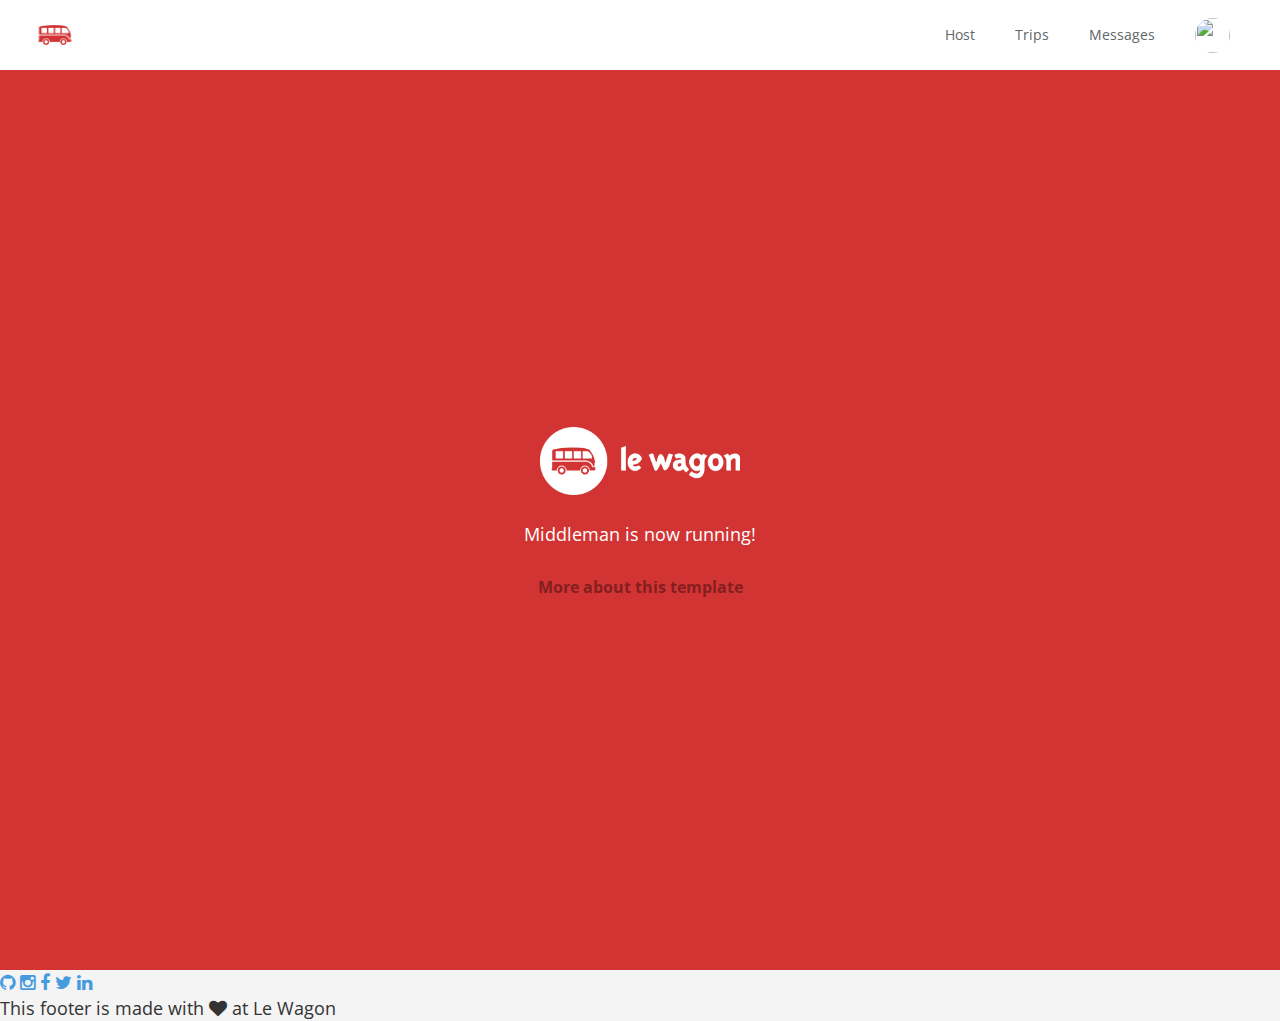
==== commit 626d2609: "Automated commit at 2018-08-06 09:53:04 UTC by middleman-deploy 2.0.0-alpha" ====
--- a/index.html
+++ b/index.html
@@ -12,6 +12,44 @@
     <link href="images/favicon-f15af148.png" rel="icon" type="image/png" />
   </head>
   <body>
+    <div class="navbar-wagon">
+  <!-- Logo -->
+  <a href="/" class="navbar-wagon-brand">
+    <img src="images/logo-acc9c0ec.png" alt="logo">
+  </a>
+
+  <!-- Right Navigation -->
+  <div class="navbar-wagon-right hidden-xs hidden-sm">
+
+    <a href="" class="navbar-wagon-item navbar-wagon-link">Host</a>
+    <a href="" class="navbar-wagon-item navbar-wagon-link">Trips</a>
+    <a href="" class="navbar-wagon-item navbar-wagon-link">Messages</a>
+
+    <!-- Profile picture with dropdown list -->
+    <div class="navbar-wagon-item">
+      <div class="dropdown">
+        <img src="https://kitt.lewagon.com/placeholder/users/ssaunier" class="avatar dropdown-toggle" id="navbar-wagon-menu" data-toggle="dropdown">
+        <ul class="dropdown-menu dropdown-menu-right navbar-wagon-dropdown-menu">
+          <li><a href="#">Profile</a></li>
+          <li><a href="#">Dashboard</a></li>
+          <li><a href="#">Log Out</a></li>
+        </ul>
+      </div>
+    </div>
+  </div>
+
+  <!-- Dropdown appearing on mobile only -->
+  <div class="navbar-wagon-item hidden-md hidden-lg">
+    <div class="dropdown">
+      <i class="fa fa-bars dropdown-toggle" data-toggle="dropdown"></i>
+      <ul class="dropdown-menu dropdown-menu-right navbar-wagon-dropdown-menu">
+        <li><a href="#">Host</a></li>
+        <li><a href="#">Trips</a></li>
+        <li><a href="#">Messagese</a></li>
+      </ul>
+    </div>
+  </div>
+</div>
     <div id="home">
   <div class="home-content">
     <img src="images/logo-acc9c0ec.png" width="200" alt="Logo" />
@@ -24,5 +62,18 @@
   </div>
 </div>
 
+    <div class="footer">
+  <div class="footer-links">
+    <a href="#"><i class="fa fa-github"></i></a>
+    <a href="#"><i class="fa fa-instagram"></i></a>
+    <a href="#"><i class="fa fa-facebook"></i></a>
+    <a href="#"><i class="fa fa-twitter"></i></a>
+    <a href="#"><i class="fa fa-linkedin"></i></a>
+  </div>
+  <div class="footer-copyright">
+    This footer is made with <i class="fa fa-heart"></i> at Le Wagon
+  </div>
+</div>
+
   </body>
 </html>
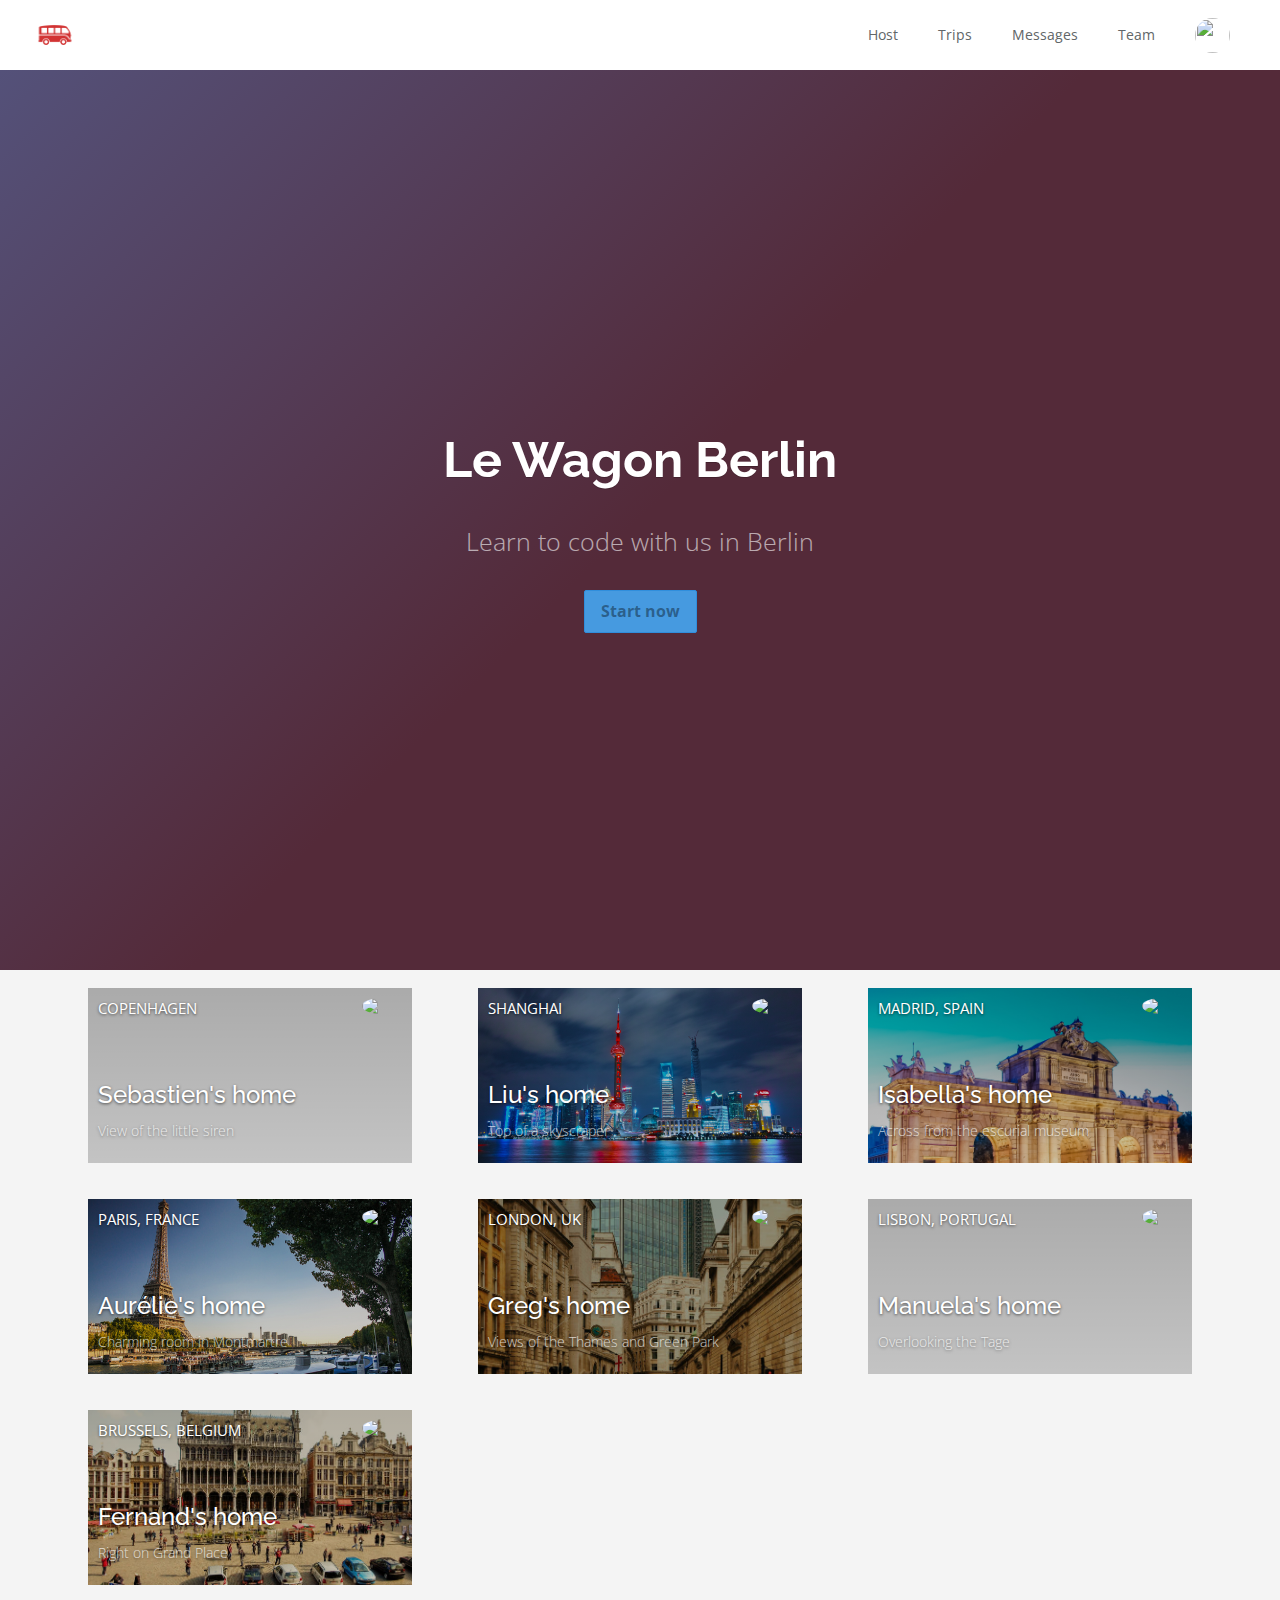
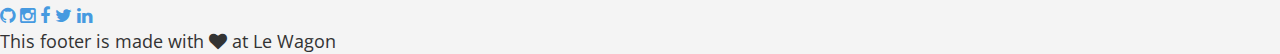
==== commit 4296656d: "Automated commit at 2018-08-06 12:55:37 UTC by middleman-deploy 2.0.0-alpha" ====
--- a/index.html
+++ b/index.html
@@ -7,7 +7,7 @@
           content="width=device-width, initial-scale=1, shrink-to-fit=no">
     <!-- Use the title from a page's frontmatter if it has one -->
     <title>Le Wagon - Middleman</title>
-    <link href="stylesheets/application-3c48b980.css" rel="stylesheet" />
+    <link href="stylesheets/application-473a2917.css" rel="stylesheet" />
     <script src="javascripts/application-93de88c9.js"></script>
     <link href="images/favicon-f15af148.png" rel="icon" type="image/png" />
   </head>
@@ -15,7 +15,7 @@
     <div class="navbar-wagon">
   <!-- Logo -->
   <a href="/" class="navbar-wagon-brand">
-    <img src="images/logo-acc9c0ec.png" alt="logo">
+    <img src="images/logo-acc9c0ec.png" alt="lewagon logo" />
   </a>
 
   <!-- Right Navigation -->
@@ -24,6 +24,7 @@
     <a href="" class="navbar-wagon-item navbar-wagon-link">Host</a>
     <a href="" class="navbar-wagon-item navbar-wagon-link">Trips</a>
     <a href="" class="navbar-wagon-item navbar-wagon-link">Messages</a>
+    <a href="team.html" class="navbar-wagon-item navbar-wagon-link">Team</a>
 
     <!-- Profile picture with dropdown list -->
     <div class="navbar-wagon-item">
@@ -45,20 +46,118 @@
       <ul class="dropdown-menu dropdown-menu-right navbar-wagon-dropdown-menu">
         <li><a href="#">Host</a></li>
         <li><a href="#">Trips</a></li>
-        <li><a href="#">Messagese</a></li>
+        <li><a href="#">Messages</a></li>
+        <li><a href="#">Team</a></li>
       </ul>
     </div>
   </div>
 </div>
     <div id="home">
-  <div class="home-content">
-    <img src="images/logo-acc9c0ec.png" width="200" alt="Logo" />
-    <p>
-      Middleman is now running!
-    </p>
-    <p class="about">
-      <a href="about.html">More about this template</a>
-    </p>
+
+
+  <div class="banner" style="background-image: linear-gradient(-225deg, rgba(0,101,168,0.6) 0%, rgba(0,36,61,0.6) 50%), url('https://kitt.lewagon.com/placeholder/cities/berlin');">
+    <div class="banner-content">
+      <h1>Le Wagon Berlin</h1>
+      <p>Learn to code with us in Berlin</p>
+      <a class="btn btn-primary btn-lg">Start now</a>
+    </div>
+  </div> 
+  
+</div>
+
+<div class="container">
+  <div class="row">
+        <div class="col-xs-12 col-sm-6 col-md-4">
+          <div class="card" style="background-image: linear-gradient(rgba(0,0,0,0.3), rgba(0,0,0,0.2)), url(images/copenhagen-e7187728.jpg);">
+            <div class="card-category">
+              copenhagen 
+            </div>
+            <div class="card-description">
+              <h2>Sebastien's home</h2>
+              <p>View of the little siren</p>
+            </div>
+            <img class="card-user" src="https://kitt.lewagon.com/placeholder/users/tgenaitay">
+            <a class="card-link" href="#" ></a>
+          </div>
+        </div>
+        <div class="col-xs-12 col-sm-6 col-md-4">
+          <div class="card" style="background-image: linear-gradient(rgba(0,0,0,0.3), rgba(0,0,0,0.2)), url(images/shanghai-6754a5de.jpg);">
+            <div class="card-category">
+              shanghai 
+            </div>
+            <div class="card-description">
+              <h2>Liu's home</h2>
+              <p>Top of a skyscraper</p>
+            </div>
+            <img class="card-user" src="https://kitt.lewagon.com/placeholder/users/tgenaitay">
+            <a class="card-link" href="#" ></a>
+          </div>
+        </div>
+        <div class="col-xs-12 col-sm-6 col-md-4">
+          <div class="card" style="background-image: linear-gradient(rgba(0,0,0,0.3), rgba(0,0,0,0.2)), url(images/madrid-72cda22f.jpg);">
+            <div class="card-category">
+              Madrid, Spain 
+            </div>
+            <div class="card-description">
+              <h2>Isabella's home</h2>
+              <p>Across from the escurial museum</p>
+            </div>
+            <img class="card-user" src="https://kitt.lewagon.com/placeholder/users/tgenaitay">
+            <a class="card-link" href="#" ></a>
+          </div>
+        </div>
+        <div class="col-xs-12 col-sm-6 col-md-4">
+          <div class="card" style="background-image: linear-gradient(rgba(0,0,0,0.3), rgba(0,0,0,0.2)), url(images/paris-738acaea.jpg);">
+            <div class="card-category">
+              Paris, France 
+            </div>
+            <div class="card-description">
+              <h2>Aurélie's home</h2>
+              <p>Charming room in Montmartre</p>
+            </div>
+            <img class="card-user" src="https://kitt.lewagon.com/placeholder/users/tgenaitay">
+            <a class="card-link" href="#" ></a>
+          </div>
+        </div>
+        <div class="col-xs-12 col-sm-6 col-md-4">
+          <div class="card" style="background-image: linear-gradient(rgba(0,0,0,0.3), rgba(0,0,0,0.2)), url(images/london-48d66495.jpeg);">
+            <div class="card-category">
+              London, UK 
+            </div>
+            <div class="card-description">
+              <h2>Greg's home</h2>
+              <p>Views of the Thames and Green Park</p>
+            </div>
+            <img class="card-user" src="https://kitt.lewagon.com/placeholder/users/tgenaitay">
+            <a class="card-link" href="#" ></a>
+          </div>
+        </div>
+        <div class="col-xs-12 col-sm-6 col-md-4">
+          <div class="card" style="background-image: linear-gradient(rgba(0,0,0,0.3), rgba(0,0,0,0.2)), url(images/lisbon-83097499.jpg);">
+            <div class="card-category">
+              Lisbon, Portugal 
+            </div>
+            <div class="card-description">
+              <h2>Manuela's home</h2>
+              <p>Overlooking the Tage</p>
+            </div>
+            <img class="card-user" src="https://kitt.lewagon.com/placeholder/users/tgenaitay">
+            <a class="card-link" href="#" ></a>
+          </div>
+        </div>
+        <div class="col-xs-12 col-sm-6 col-md-4">
+          <div class="card" style="background-image: linear-gradient(rgba(0,0,0,0.3), rgba(0,0,0,0.2)), url(images/brussels-ea40e9e5.jpeg);">
+            <div class="card-category">
+              Brussels, Belgium 
+            </div>
+            <div class="card-description">
+              <h2>Fernand's home</h2>
+              <p>Right on Grand Place</p>
+            </div>
+            <img class="card-user" src="https://kitt.lewagon.com/placeholder/users/tgenaitay">
+            <a class="card-link" href="#" ></a>
+          </div>
+        </div>
   </div>
 </div>
 
--- a/stylesheets/application-473a2917.css
+++ b/stylesheets/application-473a2917.css
@@ -0,0 +1,8 @@
+@import url("https://fonts.googleapis.com/css?family=Open+Sans:400,300,700|Raleway:400,100,300,700,500");/*!
+ * Bootstrap v3.3.7 (http://getbootstrap.com)
+ * Copyright 2011-2016 Twitter, Inc.
+ * Licensed under MIT (https://github.com/twbs/bootstrap/blob/master/LICENSE)
+ *//*! normalize.css v3.0.3 | MIT License | github.com/necolas/normalize.css */html{font-family:sans-serif;-ms-text-size-adjust:100%;-webkit-text-size-adjust:100%}body{margin:0}article,aside,details,figcaption,figure,footer,header,hgroup,main,menu,nav,section,summary{display:block}audio,canvas,progress,video{display:inline-block;vertical-align:baseline}audio:not([controls]){display:none;height:0}[hidden],template{display:none}a{background-color:transparent}a:active,a:hover{outline:0}abbr[title]{border-bottom:1px dotted}b,strong{font-weight:bold}dfn{font-style:italic}h1{font-size:2em;margin:0.67em 0}mark{background:#ff0;color:#000}small{font-size:80%}sub,sup{font-size:75%;line-height:0;position:relative;vertical-align:baseline}sup{top:-0.5em}sub{bottom:-0.25em}img{border:0}svg:not(:root){overflow:hidden}figure{margin:1em 40px}hr{-webkit-box-sizing:content-box;box-sizing:content-box;height:0}pre{overflow:auto}code,kbd,pre,samp{font-family:monospace, monospace;font-size:1em}button,input,optgroup,select,textarea{color:inherit;font:inherit;margin:0}button{overflow:visible}button,select{text-transform:none}button,html input[type="button"],input[type="reset"],input[type="submit"]{-webkit-appearance:button;cursor:pointer}button[disabled],html input[disabled]{cursor:default}button::-moz-focus-inner,input::-moz-focus-inner{border:0;padding:0}input{line-height:normal}input[type="checkbox"],input[type="radio"]{-webkit-box-sizing:border-box;box-sizing:border-box;padding:0}input[type="number"]::-webkit-inner-spin-button,input[type="number"]::-webkit-outer-spin-button{height:auto}input[type="search"]{-webkit-appearance:textfield;-webkit-box-sizing:content-box;box-sizing:content-box}input[type="search"]::-webkit-search-cancel-button,input[type="search"]::-webkit-search-decoration{-webkit-appearance:none}fieldset{border:1px solid #c0c0c0;margin:0 2px;padding:0.35em 0.625em 0.75em}legend{border:0;padding:0}textarea{overflow:auto}optgroup{font-weight:bold}table{border-collapse:collapse;border-spacing:0}td,th{padding:0}/*! Source: https://github.com/h5bp/html5-boilerplate/blob/master/src/css/main.css */@media print{*,*:before,*:after{background:transparent !important;color:#000 !important;-webkit-box-shadow:none !important;box-shadow:none !important;text-shadow:none !important}a,a:visited{text-decoration:underline}a[href]:after{content:" (" attr(href) ")"}abbr[title]:after{content:" (" attr(title) ")"}a[href^="#"]:after,a[href^="javascript:"]:after{content:""}pre,blockquote{border:1px solid #999;page-break-inside:avoid}thead{display:table-header-group}tr,img{page-break-inside:avoid}img{max-width:100% !important}p,h2,h3{orphans:3;widows:3}h2,h3{page-break-after:avoid}.navbar{display:none}.btn>.caret,.dropup>.btn>.caret{border-top-color:#000 !important}.label{border:1px solid #000}.table{border-collapse:collapse !important}.table td,.table th{background-color:#fff !important}.table-bordered th,.table-bordered td{border:1px solid #ddd !important}}@font-face{font-family:'Glyphicons Halflings';src:url("../assets/bootstrap/glyphicons-halflings-regular-86b6f62b.eot");src:url("../assets/bootstrap/glyphicons-halflings-regular-86b6f62b.eot?#iefix") format("embedded-opentype"),url("../assets/bootstrap/glyphicons-halflings-regular-ca35b697.woff2") format("woff2"),url("../assets/bootstrap/glyphicons-halflings-regular-278e49a8.woff") format("woff"),url("../assets/bootstrap/glyphicons-halflings-regular-44bc1850.ttf") format("truetype"),url("../assets/bootstrap/glyphicons-halflings-regular-de51a849.svg#glyphicons_halflingsregular") format("svg")}.glyphicon{position:relative;top:1px;display:inline-block;font-family:'Glyphicons Halflings';font-style:normal;font-weight:normal;line-height:1;-webkit-font-smoothing:antialiased;-moz-osx-font-smoothing:grayscale}.glyphicon-asterisk:before{content:"\002a"}.glyphicon-plus:before{content:"\002b"}.glyphicon-euro:before,.glyphicon-eur:before{content:"\20ac"}.glyphicon-minus:before{content:"\2212"}.glyphicon-cloud:before{content:"\2601"}.glyphicon-envelope:before{content:"\2709"}.glyphicon-pencil:before{content:"\270f"}.glyphicon-glass:before{content:"\e001"}.glyphicon-music:before{content:"\e002"}.glyphicon-search:before{content:"\e003"}.glyphicon-heart:before{content:"\e005"}.glyphicon-star:before{content:"\e006"}.glyphicon-star-empty:before{content:"\e007"}.glyphicon-user:before{content:"\e008"}.glyphicon-film:before{content:"\e009"}.glyphicon-th-large:before{content:"\e010"}.glyphicon-th:before{content:"\e011"}.glyphicon-th-list:before{content:"\e012"}.glyphicon-ok:before{content:"\e013"}.glyphicon-remove:before{content:"\e014"}.glyphicon-zoom-in:before{content:"\e015"}.glyphicon-zoom-out:before{content:"\e016"}.glyphicon-off:before{content:"\e017"}.glyphicon-signal:before{content:"\e018"}.glyphicon-cog:before{content:"\e019"}.glyphicon-trash:before{content:"\e020"}.glyphicon-home:before{content:"\e021"}.glyphicon-file:before{content:"\e022"}.glyphicon-time:before{content:"\e023"}.glyphicon-road:before{content:"\e024"}.glyphicon-download-alt:before{content:"\e025"}.glyphicon-download:before{content:"\e026"}.glyphicon-upload:before{content:"\e027"}.glyphicon-inbox:before{content:"\e028"}.glyphicon-play-circle:before{content:"\e029"}.glyphicon-repeat:before{content:"\e030"}.glyphicon-refresh:before{content:"\e031"}.glyphicon-list-alt:before{content:"\e032"}.glyphicon-lock:before{content:"\e033"}.glyphicon-flag:before{content:"\e034"}.glyphicon-headphones:before{content:"\e035"}.glyphicon-volume-off:before{content:"\e036"}.glyphicon-volume-down:before{content:"\e037"}.glyphicon-volume-up:before{content:"\e038"}.glyphicon-qrcode:before{content:"\e039"}.glyphicon-barcode:before{content:"\e040"}.glyphicon-tag:before{content:"\e041"}.glyphicon-tags:before{content:"\e042"}.glyphicon-book:before{content:"\e043"}.glyphicon-bookmark:before{content:"\e044"}.glyphicon-print:before{content:"\e045"}.glyphicon-camera:before{content:"\e046"}.glyphicon-font:before{content:"\e047"}.glyphicon-bold:before{content:"\e048"}.glyphicon-italic:before{content:"\e049"}.glyphicon-text-height:before{content:"\e050"}.glyphicon-text-width:before{content:"\e051"}.glyphicon-align-left:before{content:"\e052"}.glyphicon-align-center:before{content:"\e053"}.glyphicon-align-right:before{content:"\e054"}.glyphicon-align-justify:before{content:"\e055"}.glyphicon-list:before{content:"\e056"}.glyphicon-indent-left:before{content:"\e057"}.glyphicon-indent-right:before{content:"\e058"}.glyphicon-facetime-video:before{content:"\e059"}.glyphicon-picture:before{content:"\e060"}.glyphicon-map-marker:before{content:"\e062"}.glyphicon-adjust:before{content:"\e063"}.glyphicon-tint:before{content:"\e064"}.glyphicon-edit:before{content:"\e065"}.glyphicon-share:before{content:"\e066"}.glyphicon-check:before{content:"\e067"}.glyphicon-move:before{content:"\e068"}.glyphicon-step-backward:before{content:"\e069"}.glyphicon-fast-backward:before{content:"\e070"}.glyphicon-backward:before{content:"\e071"}.glyphicon-play:before{content:"\e072"}.glyphicon-pause:before{content:"\e073"}.glyphicon-stop:before{content:"\e074"}.glyphicon-forward:before{content:"\e075"}.glyphicon-fast-forward:before{content:"\e076"}.glyphicon-step-forward:before{content:"\e077"}.glyphicon-eject:before{content:"\e078"}.glyphicon-chevron-left:before{content:"\e079"}.glyphicon-chevron-right:before{content:"\e080"}.glyphicon-plus-sign:before{content:"\e081"}.glyphicon-minus-sign:before{content:"\e082"}.glyphicon-remove-sign:before{content:"\e083"}.glyphicon-ok-sign:before{content:"\e084"}.glyphicon-question-sign:before{content:"\e085"}.glyphicon-info-sign:before{content:"\e086"}.glyphicon-screenshot:before{content:"\e087"}.glyphicon-remove-circle:before{content:"\e088"}.glyphicon-ok-circle:before{content:"\e089"}.glyphicon-ban-circle:before{content:"\e090"}.glyphicon-arrow-left:before{content:"\e091"}.glyphicon-arrow-right:before{content:"\e092"}.glyphicon-arrow-up:before{content:"\e093"}.glyphicon-arrow-down:before{content:"\e094"}.glyphicon-share-alt:before{content:"\e095"}.glyphicon-resize-full:before{content:"\e096"}.glyphicon-resize-small:before{content:"\e097"}.glyphicon-exclamation-sign:before{content:"\e101"}.glyphicon-gift:before{content:"\e102"}.glyphicon-leaf:before{content:"\e103"}.glyphicon-fire:before{content:"\e104"}.glyphicon-eye-open:before{content:"\e105"}.glyphicon-eye-close:before{content:"\e106"}.glyphicon-warning-sign:before{content:"\e107"}.glyphicon-plane:before{content:"\e108"}.glyphicon-calendar:before{content:"\e109"}.glyphicon-random:before{content:"\e110"}.glyphicon-comment:before{content:"\e111"}.glyphicon-magnet:before{content:"\e112"}.glyphicon-chevron-up:before{content:"\e113"}.glyphicon-chevron-down:before{content:"\e114"}.glyphicon-retweet:before{content:"\e115"}.glyphicon-shopping-cart:before{content:"\e116"}.glyphicon-folder-close:before{content:"\e117"}.glyphicon-folder-open:before{content:"\e118"}.glyphicon-resize-vertical:before{content:"\e119"}.glyphicon-resize-horizontal:before{content:"\e120"}.glyphicon-hdd:before{content:"\e121"}.glyphicon-bullhorn:before{content:"\e122"}.glyphicon-bell:before{content:"\e123"}.glyphicon-certificate:before{content:"\e124"}.glyphicon-thumbs-up:before{content:"\e125"}.glyphicon-thumbs-down:before{content:"\e126"}.glyphicon-hand-right:before{content:"\e127"}.glyphicon-hand-left:before{content:"\e128"}.glyphicon-hand-up:before{content:"\e129"}.glyphicon-hand-down:before{content:"\e130"}.glyphicon-circle-arrow-right:before{content:"\e131"}.glyphicon-circle-arrow-left:before{content:"\e132"}.glyphicon-circle-arrow-up:before{content:"\e133"}.glyphicon-circle-arrow-down:before{content:"\e134"}.glyphicon-globe:before{content:"\e135"}.glyphicon-wrench:before{content:"\e136"}.glyphicon-tasks:before{content:"\e137"}.glyphicon-filter:before{content:"\e138"}.glyphicon-briefcase:before{content:"\e139"}.glyphicon-fullscreen:before{content:"\e140"}.glyphicon-dashboard:before{content:"\e141"}.glyphicon-paperclip:before{content:"\e142"}.glyphicon-heart-empty:before{content:"\e143"}.glyphicon-link:before{content:"\e144"}.glyphicon-phone:before{content:"\e145"}.glyphicon-pushpin:before{content:"\e146"}.glyphicon-usd:before{content:"\e148"}.glyphicon-gbp:before{content:"\e149"}.glyphicon-sort:before{content:"\e150"}.glyphicon-sort-by-alphabet:before{content:"\e151"}.glyphicon-sort-by-alphabet-alt:before{content:"\e152"}.glyphicon-sort-by-order:before{content:"\e153"}.glyphicon-sort-by-order-alt:before{content:"\e154"}.glyphicon-sort-by-attributes:before{content:"\e155"}.glyphicon-sort-by-attributes-alt:before{content:"\e156"}.glyphicon-unchecked:before{content:"\e157"}.glyphicon-expand:before{content:"\e158"}.glyphicon-collapse-down:before{content:"\e159"}.glyphicon-collapse-up:before{content:"\e160"}.glyphicon-log-in:before{content:"\e161"}.glyphicon-flash:before{content:"\e162"}.glyphicon-log-out:before{content:"\e163"}.glyphicon-new-window:before{content:"\e164"}.glyphicon-record:before{content:"\e165"}.glyphicon-save:before{content:"\e166"}.glyphicon-open:before{content:"\e167"}.glyphicon-saved:before{content:"\e168"}.glyphicon-import:before{content:"\e169"}.glyphicon-export:before{content:"\e170"}.glyphicon-send:before{content:"\e171"}.glyphicon-floppy-disk:before{content:"\e172"}.glyphicon-floppy-saved:before{content:"\e173"}.glyphicon-floppy-remove:before{content:"\e174"}.glyphicon-floppy-save:before{content:"\e175"}.glyphicon-floppy-open:before{content:"\e176"}.glyphicon-credit-card:before{content:"\e177"}.glyphicon-transfer:before{content:"\e178"}.glyphicon-cutlery:before{content:"\e179"}.glyphicon-header:before{content:"\e180"}.glyphicon-compressed:before{content:"\e181"}.glyphicon-earphone:before{content:"\e182"}.glyphicon-phone-alt:before{content:"\e183"}.glyphicon-tower:before{content:"\e184"}.glyphicon-stats:before{content:"\e185"}.glyphicon-sd-video:before{content:"\e186"}.glyphicon-hd-video:before{content:"\e187"}.glyphicon-subtitles:before{content:"\e188"}.glyphicon-sound-stereo:before{content:"\e189"}.glyphicon-sound-dolby:before{content:"\e190"}.glyphicon-sound-5-1:before{content:"\e191"}.glyphicon-sound-6-1:before{content:"\e192"}.glyphicon-sound-7-1:before{content:"\e193"}.glyphicon-copyright-mark:before{content:"\e194"}.glyphicon-registration-mark:before{content:"\e195"}.glyphicon-cloud-download:before{content:"\e197"}.glyphicon-cloud-upload:before{content:"\e198"}.glyphicon-tree-conifer:before{content:"\e199"}.glyphicon-tree-deciduous:before{content:"\e200"}.glyphicon-cd:before{content:"\e201"}.glyphicon-save-file:before{content:"\e202"}.glyphicon-open-file:before{content:"\e203"}.glyphicon-level-up:before{content:"\e204"}.glyphicon-copy:before{content:"\e205"}.glyphicon-paste:before{content:"\e206"}.glyphicon-alert:before{content:"\e209"}.glyphicon-equalizer:before{content:"\e210"}.glyphicon-king:before{content:"\e211"}.glyphicon-queen:before{content:"\e212"}.glyphicon-pawn:before{content:"\e213"}.glyphicon-bishop:before{content:"\e214"}.glyphicon-knight:before{content:"\e215"}.glyphicon-baby-formula:before{content:"\e216"}.glyphicon-tent:before{content:"\26fa"}.glyphicon-blackboard:before{content:"\e218"}.glyphicon-bed:before{content:"\e219"}.glyphicon-apple:before{content:"\f8ff"}.glyphicon-erase:before{content:"\e221"}.glyphicon-hourglass:before{content:"\231b"}.glyphicon-lamp:before{content:"\e223"}.glyphicon-duplicate:before{content:"\e224"}.glyphicon-piggy-bank:before{content:"\e225"}.glyphicon-scissors:before{content:"\e226"}.glyphicon-bitcoin:before{content:"\e227"}.glyphicon-btc:before{content:"\e227"}.glyphicon-xbt:before{content:"\e227"}.glyphicon-yen:before{content:"\00a5"}.glyphicon-jpy:before{content:"\00a5"}.glyphicon-ruble:before{content:"\20bd"}.glyphicon-rub:before{content:"\20bd"}.glyphicon-scale:before{content:"\e230"}.glyphicon-ice-lolly:before{content:"\e231"}.glyphicon-ice-lolly-tasted:before{content:"\e232"}.glyphicon-education:before{content:"\e233"}.glyphicon-option-horizontal:before{content:"\e234"}.glyphicon-option-vertical:before{content:"\e235"}.glyphicon-menu-hamburger:before{content:"\e236"}.glyphicon-modal-window:before{content:"\e237"}.glyphicon-oil:before{content:"\e238"}.glyphicon-grain:before{content:"\e239"}.glyphicon-sunglasses:before{content:"\e240"}.glyphicon-text-size:before{content:"\e241"}.glyphicon-text-color:before{content:"\e242"}.glyphicon-text-background:before{content:"\e243"}.glyphicon-object-align-top:before{content:"\e244"}.glyphicon-object-align-bottom:before{content:"\e245"}.glyphicon-object-align-horizontal:before{content:"\e246"}.glyphicon-object-align-left:before{content:"\e247"}.glyphicon-object-align-vertical:before{content:"\e248"}.glyphicon-object-align-right:before{content:"\e249"}.glyphicon-triangle-right:before{content:"\e250"}.glyphicon-triangle-left:before{content:"\e251"}.glyphicon-triangle-bottom:before{content:"\e252"}.glyphicon-triangle-top:before{content:"\e253"}.glyphicon-console:before{content:"\e254"}.glyphicon-superscript:before{content:"\e255"}.glyphicon-subscript:before{content:"\e256"}.glyphicon-menu-left:before{content:"\e257"}.glyphicon-menu-right:before{content:"\e258"}.glyphicon-menu-down:before{content:"\e259"}.glyphicon-menu-up:before{content:"\e260"}*{-webkit-box-sizing:border-box;box-sizing:border-box}*:before,*:after{-webkit-box-sizing:border-box;box-sizing:border-box}html{font-size:10px;-webkit-tap-highlight-color:transparent}body{font-family:"Open Sans", "Helvetica", "sans-serif";font-size:18px;line-height:1.42857143;color:#333333;background-color:#F4F4F4}input,button,select,textarea{font-family:inherit;font-size:inherit;line-height:inherit}a{color:#469AE0;text-decoration:none}a:hover,a:focus{color:#1f74ba;text-decoration:underline}a:focus{outline:5px auto -webkit-focus-ring-color;outline-offset:-2px}figure{margin:0}img{vertical-align:middle}.img-responsive{display:block;max-width:100%;height:auto}.img-rounded{border-radius:2px}.img-thumbnail{padding:4px;line-height:1.42857143;background-color:#F4F4F4;border:1px solid #ddd;border-radius:2px;-webkit-transition:all 0.2s ease-in-out;transition:all 0.2s ease-in-out;display:inline-block;max-width:100%;height:auto}.img-circle{border-radius:50%}hr{margin-top:25px;margin-bottom:25px;border:0;border-top:1px solid #eeeeee}.sr-only{position:absolute;width:1px;height:1px;margin:-1px;padding:0;overflow:hidden;clip:rect(0, 0, 0, 0);border:0}.sr-only-focusable:active,.sr-only-focusable:focus{position:static;width:auto;height:auto;margin:0;overflow:visible;clip:auto}[role="button"]{cursor:pointer}h1,h2,h3,h4,h5,h6,.h1,.h2,.h3,.h4,.h5,.h6{font-family:"Raleway", "Helvetica", "sans-serif";font-weight:500;line-height:1.1;color:inherit}h1 small,h1 .small,h2 small,h2 .small,h3 small,h3 .small,h4 small,h4 .small,h5 small,h5 .small,h6 small,h6 .small,.h1 small,.h1 .small,.h2 small,.h2 .small,.h3 small,.h3 .small,.h4 small,.h4 .small,.h5 small,.h5 .small,.h6 small,.h6 .small{font-weight:normal;line-height:1;color:#777777}h1,.h1,h2,.h2,h3,.h3{margin-top:25px;margin-bottom:12.5px}h1 small,h1 .small,.h1 small,.h1 .small,h2 small,h2 .small,.h2 small,.h2 .small,h3 small,h3 .small,.h3 small,.h3 .small{font-size:65%}h4,.h4,h5,.h5,h6,.h6{margin-top:12.5px;margin-bottom:12.5px}h4 small,h4 .small,.h4 small,.h4 .small,h5 small,h5 .small,.h5 small,.h5 .small,h6 small,h6 .small,.h6 small,.h6 .small{font-size:75%}h1,.h1{font-size:46px}h2,.h2{font-size:38px}h3,.h3{font-size:31px}h4,.h4{font-size:23px}h5,.h5{font-size:18px}h6,.h6{font-size:16px}p{margin:0 0 12.5px}.lead{margin-bottom:25px;font-size:20px;font-weight:300;line-height:1.4}@media (min-width: 768px){.lead{font-size:27px}}small,.small{font-size:88%}mark,.mark{background-color:#fcf8e3;padding:.2em}.text-left{text-align:left}.text-right{text-align:right}.text-center{text-align:center}.text-justify{text-align:justify}.text-nowrap{white-space:nowrap}.text-lowercase{text-transform:lowercase}.text-uppercase,.initialism{text-transform:uppercase}.text-capitalize{text-transform:capitalize}.text-muted{color:#777777}.text-primary{color:#469AE0}a.text-primary:hover,a.text-primary:focus{color:#2381d0}.text-success{color:#3c763d}a.text-success:hover,a.text-success:focus{color:#2b542c}.text-info{color:#31708f}a.text-info:hover,a.text-info:focus{color:#245269}.text-warning{color:#8a6d3b}a.text-warning:hover,a.text-warning:focus{color:#66512c}.text-danger{color:#a94442}a.text-danger:hover,a.text-danger:focus{color:#843534}.bg-primary{color:#fff}.bg-primary{background-color:#469AE0}a.bg-primary:hover,a.bg-primary:focus{background-color:#2381d0}.bg-success{background-color:#dff0d8}a.bg-success:hover,a.bg-success:focus{background-color:#c1e2b3}.bg-info{background-color:#d9edf7}a.bg-info:hover,a.bg-info:focus{background-color:#afd9ee}.bg-warning{background-color:#fcf8e3}a.bg-warning:hover,a.bg-warning:focus{background-color:#f7ecb5}.bg-danger{background-color:#f2dede}a.bg-danger:hover,a.bg-danger:focus{background-color:#e4b9b9}.page-header{padding-bottom:11.5px;margin:50px 0 25px;border-bottom:1px solid #eeeeee}ul,ol{margin-top:0;margin-bottom:12.5px}ul ul,ul ol,ol ul,ol ol{margin-bottom:0}.list-unstyled{padding-left:0;list-style:none}.list-inline{padding-left:0;list-style:none;margin-left:-5px}.list-inline>li{display:inline-block;padding-left:5px;padding-right:5px}dl{margin-top:0;margin-bottom:25px}dt,dd{line-height:1.42857143}dt{font-weight:bold}dd{margin-left:0}.dl-horizontal dd:before,.dl-horizontal dd:after{content:" ";display:table}.dl-horizontal dd:after{clear:both}@media (min-width: 768px){.dl-horizontal dt{float:left;width:160px;clear:left;text-align:right;overflow:hidden;text-overflow:ellipsis;white-space:nowrap}.dl-horizontal dd{margin-left:180px}}abbr[title],abbr[data-original-title]{cursor:help;border-bottom:1px dotted #777777}.initialism{font-size:90%}blockquote{padding:12.5px 25px;margin:0 0 25px;font-size:22.5px;border-left:5px solid #eeeeee}blockquote p:last-child,blockquote ul:last-child,blockquote ol:last-child{margin-bottom:0}blockquote footer,blockquote small,blockquote .small{display:block;font-size:80%;line-height:1.42857143;color:#777777}blockquote footer:before,blockquote small:before,blockquote .small:before{content:'\2014 \00A0'}.blockquote-reverse,blockquote.pull-right{padding-right:15px;padding-left:0;border-right:5px solid #eeeeee;border-left:0;text-align:right}.blockquote-reverse footer:before,.blockquote-reverse small:before,.blockquote-reverse .small:before,blockquote.pull-right footer:before,blockquote.pull-right small:before,blockquote.pull-right .small:before{content:''}.blockquote-reverse footer:after,.blockquote-reverse small:after,.blockquote-reverse .small:after,blockquote.pull-right footer:after,blockquote.pull-right small:after,blockquote.pull-right .small:after{content:'\00A0 \2014'}address{margin-bottom:25px;font-style:normal;line-height:1.42857143}code,kbd,pre,samp{font-family:Menlo, Monaco, Consolas, "Courier New", monospace}code{padding:2px 4px;font-size:90%;color:#c7254e;background-color:#f9f2f4;border-radius:2px}kbd{padding:2px 4px;font-size:90%;color:#fff;background-color:#333;border-radius:2px;-webkit-box-shadow:inset 0 -1px 0 rgba(0,0,0,0.25);box-shadow:inset 0 -1px 0 rgba(0,0,0,0.25)}kbd kbd{padding:0;font-size:100%;font-weight:bold;-webkit-box-shadow:none;box-shadow:none}pre{display:block;padding:12px;margin:0 0 12.5px;font-size:17px;line-height:1.42857143;word-break:break-all;word-wrap:break-word;color:#333333;background-color:#f5f5f5;border:1px solid #ccc;border-radius:2px}pre code{padding:0;font-size:inherit;color:inherit;white-space:pre-wrap;background-color:transparent;border-radius:0}.pre-scrollable{max-height:340px;overflow-y:scroll}.container{margin-right:auto;margin-left:auto;padding-left:15px;padding-right:15px}.container:before,.container:after{content:" ";display:table}.container:after{clear:both}@media (min-width: 768px){.container{width:750px}}@media (min-width: 992px){.container{width:970px}}@media (min-width: 1200px){.container{width:1170px}}.container-fluid{margin-right:auto;margin-left:auto;padding-left:15px;padding-right:15px}.container-fluid:before,.container-fluid:after{content:" ";display:table}.container-fluid:after{clear:both}.row{margin-left:-15px;margin-right:-15px}.row:before,.row:after{content:" ";display:table}.row:after{clear:both}.col-xs-1,.col-sm-1,.col-md-1,.col-lg-1,.col-xs-2,.col-sm-2,.col-md-2,.col-lg-2,.col-xs-3,.col-sm-3,.col-md-3,.col-lg-3,.col-xs-4,.col-sm-4,.col-md-4,.col-lg-4,.col-xs-5,.col-sm-5,.col-md-5,.col-lg-5,.col-xs-6,.col-sm-6,.col-md-6,.col-lg-6,.col-xs-7,.col-sm-7,.col-md-7,.col-lg-7,.col-xs-8,.col-sm-8,.col-md-8,.col-lg-8,.col-xs-9,.col-sm-9,.col-md-9,.col-lg-9,.col-xs-10,.col-sm-10,.col-md-10,.col-lg-10,.col-xs-11,.col-sm-11,.col-md-11,.col-lg-11,.col-xs-12,.col-sm-12,.col-md-12,.col-lg-12{position:relative;min-height:1px;padding-left:15px;padding-right:15px}.col-xs-1,.col-xs-2,.col-xs-3,.col-xs-4,.col-xs-5,.col-xs-6,.col-xs-7,.col-xs-8,.col-xs-9,.col-xs-10,.col-xs-11,.col-xs-12{float:left}.col-xs-1{width:8.33333333%}.col-xs-2{width:16.66666667%}.col-xs-3{width:25%}.col-xs-4{width:33.33333333%}.col-xs-5{width:41.66666667%}.col-xs-6{width:50%}.col-xs-7{width:58.33333333%}.col-xs-8{width:66.66666667%}.col-xs-9{width:75%}.col-xs-10{width:83.33333333%}.col-xs-11{width:91.66666667%}.col-xs-12{width:100%}.col-xs-pull-0{right:auto}.col-xs-pull-1{right:8.33333333%}.col-xs-pull-2{right:16.66666667%}.col-xs-pull-3{right:25%}.col-xs-pull-4{right:33.33333333%}.col-xs-pull-5{right:41.66666667%}.col-xs-pull-6{right:50%}.col-xs-pull-7{right:58.33333333%}.col-xs-pull-8{right:66.66666667%}.col-xs-pull-9{right:75%}.col-xs-pull-10{right:83.33333333%}.col-xs-pull-11{right:91.66666667%}.col-xs-pull-12{right:100%}.col-xs-push-0{left:auto}.col-xs-push-1{left:8.33333333%}.col-xs-push-2{left:16.66666667%}.col-xs-push-3{left:25%}.col-xs-push-4{left:33.33333333%}.col-xs-push-5{left:41.66666667%}.col-xs-push-6{left:50%}.col-xs-push-7{left:58.33333333%}.col-xs-push-8{left:66.66666667%}.col-xs-push-9{left:75%}.col-xs-push-10{left:83.33333333%}.col-xs-push-11{left:91.66666667%}.col-xs-push-12{left:100%}.col-xs-offset-0{margin-left:0%}.col-xs-offset-1{margin-left:8.33333333%}.col-xs-offset-2{margin-left:16.66666667%}.col-xs-offset-3{margin-left:25%}.col-xs-offset-4{margin-left:33.33333333%}.col-xs-offset-5{margin-left:41.66666667%}.col-xs-offset-6{margin-left:50%}.col-xs-offset-7{margin-left:58.33333333%}.col-xs-offset-8{margin-left:66.66666667%}.col-xs-offset-9{margin-left:75%}.col-xs-offset-10{margin-left:83.33333333%}.col-xs-offset-11{margin-left:91.66666667%}.col-xs-offset-12{margin-left:100%}@media (min-width: 768px){.col-sm-1,.col-sm-2,.col-sm-3,.col-sm-4,.col-sm-5,.col-sm-6,.col-sm-7,.col-sm-8,.col-sm-9,.col-sm-10,.col-sm-11,.col-sm-12{float:left}.col-sm-1{width:8.33333333%}.col-sm-2{width:16.66666667%}.col-sm-3{width:25%}.col-sm-4{width:33.33333333%}.col-sm-5{width:41.66666667%}.col-sm-6{width:50%}.col-sm-7{width:58.33333333%}.col-sm-8{width:66.66666667%}.col-sm-9{width:75%}.col-sm-10{width:83.33333333%}.col-sm-11{width:91.66666667%}.col-sm-12{width:100%}.col-sm-pull-0{right:auto}.col-sm-pull-1{right:8.33333333%}.col-sm-pull-2{right:16.66666667%}.col-sm-pull-3{right:25%}.col-sm-pull-4{right:33.33333333%}.col-sm-pull-5{right:41.66666667%}.col-sm-pull-6{right:50%}.col-sm-pull-7{right:58.33333333%}.col-sm-pull-8{right:66.66666667%}.col-sm-pull-9{right:75%}.col-sm-pull-10{right:83.33333333%}.col-sm-pull-11{right:91.66666667%}.col-sm-pull-12{right:100%}.col-sm-push-0{left:auto}.col-sm-push-1{left:8.33333333%}.col-sm-push-2{left:16.66666667%}.col-sm-push-3{left:25%}.col-sm-push-4{left:33.33333333%}.col-sm-push-5{left:41.66666667%}.col-sm-push-6{left:50%}.col-sm-push-7{left:58.33333333%}.col-sm-push-8{left:66.66666667%}.col-sm-push-9{left:75%}.col-sm-push-10{left:83.33333333%}.col-sm-push-11{left:91.66666667%}.col-sm-push-12{left:100%}.col-sm-offset-0{margin-left:0%}.col-sm-offset-1{margin-left:8.33333333%}.col-sm-offset-2{margin-left:16.66666667%}.col-sm-offset-3{margin-left:25%}.col-sm-offset-4{margin-left:33.33333333%}.col-sm-offset-5{margin-left:41.66666667%}.col-sm-offset-6{margin-left:50%}.col-sm-offset-7{margin-left:58.33333333%}.col-sm-offset-8{margin-left:66.66666667%}.col-sm-offset-9{margin-left:75%}.col-sm-offset-10{margin-left:83.33333333%}.col-sm-offset-11{margin-left:91.66666667%}.col-sm-offset-12{margin-left:100%}}@media (min-width: 992px){.col-md-1,.col-md-2,.col-md-3,.col-md-4,.col-md-5,.col-md-6,.col-md-7,.col-md-8,.col-md-9,.col-md-10,.col-md-11,.col-md-12{float:left}.col-md-1{width:8.33333333%}.col-md-2{width:16.66666667%}.col-md-3{width:25%}.col-md-4{width:33.33333333%}.col-md-5{width:41.66666667%}.col-md-6{width:50%}.col-md-7{width:58.33333333%}.col-md-8{width:66.66666667%}.col-md-9{width:75%}.col-md-10{width:83.33333333%}.col-md-11{width:91.66666667%}.col-md-12{width:100%}.col-md-pull-0{right:auto}.col-md-pull-1{right:8.33333333%}.col-md-pull-2{right:16.66666667%}.col-md-pull-3{right:25%}.col-md-pull-4{right:33.33333333%}.col-md-pull-5{right:41.66666667%}.col-md-pull-6{right:50%}.col-md-pull-7{right:58.33333333%}.col-md-pull-8{right:66.66666667%}.col-md-pull-9{right:75%}.col-md-pull-10{right:83.33333333%}.col-md-pull-11{right:91.66666667%}.col-md-pull-12{right:100%}.col-md-push-0{left:auto}.col-md-push-1{left:8.33333333%}.col-md-push-2{left:16.66666667%}.col-md-push-3{left:25%}.col-md-push-4{left:33.33333333%}.col-md-push-5{left:41.66666667%}.col-md-push-6{left:50%}.col-md-push-7{left:58.33333333%}.col-md-push-8{left:66.66666667%}.col-md-push-9{left:75%}.col-md-push-10{left:83.33333333%}.col-md-push-11{left:91.66666667%}.col-md-push-12{left:100%}.col-md-offset-0{margin-left:0%}.col-md-offset-1{margin-left:8.33333333%}.col-md-offset-2{margin-left:16.66666667%}.col-md-offset-3{margin-left:25%}.col-md-offset-4{margin-left:33.33333333%}.col-md-offset-5{margin-left:41.66666667%}.col-md-offset-6{margin-left:50%}.col-md-offset-7{margin-left:58.33333333%}.col-md-offset-8{margin-left:66.66666667%}.col-md-offset-9{margin-left:75%}.col-md-offset-10{margin-left:83.33333333%}.col-md-offset-11{margin-left:91.66666667%}.col-md-offset-12{margin-left:100%}}@media (min-width: 1200px){.col-lg-1,.col-lg-2,.col-lg-3,.col-lg-4,.col-lg-5,.col-lg-6,.col-lg-7,.col-lg-8,.col-lg-9,.col-lg-10,.col-lg-11,.col-lg-12{float:left}.col-lg-1{width:8.33333333%}.col-lg-2{width:16.66666667%}.col-lg-3{width:25%}.col-lg-4{width:33.33333333%}.col-lg-5{width:41.66666667%}.col-lg-6{width:50%}.col-lg-7{width:58.33333333%}.col-lg-8{width:66.66666667%}.col-lg-9{width:75%}.col-lg-10{width:83.33333333%}.col-lg-11{width:91.66666667%}.col-lg-12{width:100%}.col-lg-pull-0{right:auto}.col-lg-pull-1{right:8.33333333%}.col-lg-pull-2{right:16.66666667%}.col-lg-pull-3{right:25%}.col-lg-pull-4{right:33.33333333%}.col-lg-pull-5{right:41.66666667%}.col-lg-pull-6{right:50%}.col-lg-pull-7{right:58.33333333%}.col-lg-pull-8{right:66.66666667%}.col-lg-pull-9{right:75%}.col-lg-pull-10{right:83.33333333%}.col-lg-pull-11{right:91.66666667%}.col-lg-pull-12{right:100%}.col-lg-push-0{left:auto}.col-lg-push-1{left:8.33333333%}.col-lg-push-2{left:16.66666667%}.col-lg-push-3{left:25%}.col-lg-push-4{left:33.33333333%}.col-lg-push-5{left:41.66666667%}.col-lg-push-6{left:50%}.col-lg-push-7{left:58.33333333%}.col-lg-push-8{left:66.66666667%}.col-lg-push-9{left:75%}.col-lg-push-10{left:83.33333333%}.col-lg-push-11{left:91.66666667%}.col-lg-push-12{left:100%}.col-lg-offset-0{margin-left:0%}.col-lg-offset-1{margin-left:8.33333333%}.col-lg-offset-2{margin-left:16.66666667%}.col-lg-offset-3{margin-left:25%}.col-lg-offset-4{margin-left:33.33333333%}.col-lg-offset-5{margin-left:41.66666667%}.col-lg-offset-6{margin-left:50%}.col-lg-offset-7{margin-left:58.33333333%}.col-lg-offset-8{margin-left:66.66666667%}.col-lg-offset-9{margin-left:75%}.col-lg-offset-10{margin-left:83.33333333%}.col-lg-offset-11{margin-left:91.66666667%}.col-lg-offset-12{margin-left:100%}}table{background-color:transparent}caption{padding-top:8px;padding-bottom:8px;color:#777777;text-align:left}th{text-align:left}.table{width:100%;max-width:100%;margin-bottom:25px}.table>thead>tr>th,.table>thead>tr>td,.table>tbody>tr>th,.table>tbody>tr>td,.table>tfoot>tr>th,.table>tfoot>tr>td{padding:8px;line-height:1.42857143;vertical-align:top;border-top:1px solid #ddd}.table>thead>tr>th{vertical-align:bottom;border-bottom:2px solid #ddd}.table>caption+thead>tr:first-child>th,.table>caption+thead>tr:first-child>td,.table>colgroup+thead>tr:first-child>th,.table>colgroup+thead>tr:first-child>td,.table>thead:first-child>tr:first-child>th,.table>thead:first-child>tr:first-child>td{border-top:0}.table>tbody+tbody{border-top:2px solid #ddd}.table .table{background-color:#F4F4F4}.table-condensed>thead>tr>th,.table-condensed>thead>tr>td,.table-condensed>tbody>tr>th,.table-condensed>tbody>tr>td,.table-condensed>tfoot>tr>th,.table-condensed>tfoot>tr>td{padding:5px}.table-bordered{border:1px solid #ddd}.table-bordered>thead>tr>th,.table-bordered>thead>tr>td,.table-bordered>tbody>tr>th,.table-bordered>tbody>tr>td,.table-bordered>tfoot>tr>th,.table-bordered>tfoot>tr>td{border:1px solid #ddd}.table-bordered>thead>tr>th,.table-bordered>thead>tr>td{border-bottom-width:2px}.table-striped>tbody>tr:nth-of-type(odd){background-color:#f9f9f9}.table-hover>tbody>tr:hover{background-color:#f5f5f5}table col[class*="col-"]{position:static;float:none;display:table-column}table td[class*="col-"],table th[class*="col-"]{position:static;float:none;display:table-cell}.table>thead>tr>td.active,.table>thead>tr>th.active,.table>thead>tr.active>td,.table>thead>tr.active>th,.table>tbody>tr>td.active,.table>tbody>tr>th.active,.table>tbody>tr.active>td,.table>tbody>tr.active>th,.table>tfoot>tr>td.active,.table>tfoot>tr>th.active,.table>tfoot>tr.active>td,.table>tfoot>tr.active>th{background-color:#f5f5f5}.table-hover>tbody>tr>td.active:hover,.table-hover>tbody>tr>th.active:hover,.table-hover>tbody>tr.active:hover>td,.table-hover>tbody>tr:hover>.active,.table-hover>tbody>tr.active:hover>th{background-color:#e8e8e8}.table>thead>tr>td.success,.table>thead>tr>th.success,.table>thead>tr.success>td,.table>thead>tr.success>th,.table>tbody>tr>td.success,.table>tbody>tr>th.success,.table>tbody>tr.success>td,.table>tbody>tr.success>th,.table>tfoot>tr>td.success,.table>tfoot>tr>th.success,.table>tfoot>tr.success>td,.table>tfoot>tr.success>th{background-color:#dff0d8}.table-hover>tbody>tr>td.success:hover,.table-hover>tbody>tr>th.success:hover,.table-hover>tbody>tr.success:hover>td,.table-hover>tbody>tr:hover>.success,.table-hover>tbody>tr.success:hover>th{background-color:#d0e9c6}.table>thead>tr>td.info,.table>thead>tr>th.info,.table>thead>tr.info>td,.table>thead>tr.info>th,.table>tbody>tr>td.info,.table>tbody>tr>th.info,.table>tbody>tr.info>td,.table>tbody>tr.info>th,.table>tfoot>tr>td.info,.table>tfoot>tr>th.info,.table>tfoot>tr.info>td,.table>tfoot>tr.info>th{background-color:#d9edf7}.table-hover>tbody>tr>td.info:hover,.table-hover>tbody>tr>th.info:hover,.table-hover>tbody>tr.info:hover>td,.table-hover>tbody>tr:hover>.info,.table-hover>tbody>tr.info:hover>th{background-color:#c4e3f3}.table>thead>tr>td.warning,.table>thead>tr>th.warning,.table>thead>tr.warning>td,.table>thead>tr.warning>th,.table>tbody>tr>td.warning,.table>tbody>tr>th.warning,.table>tbody>tr.warning>td,.table>tbody>tr.warning>th,.table>tfoot>tr>td.warning,.table>tfoot>tr>th.warning,.table>tfoot>tr.warning>td,.table>tfoot>tr.warning>th{background-color:#fcf8e3}.table-hover>tbody>tr>td.warning:hover,.table-hover>tbody>tr>th.warning:hover,.table-hover>tbody>tr.warning:hover>td,.table-hover>tbody>tr:hover>.warning,.table-hover>tbody>tr.warning:hover>th{background-color:#faf2cc}.table>thead>tr>td.danger,.table>thead>tr>th.danger,.table>thead>tr.danger>td,.table>thead>tr.danger>th,.table>tbody>tr>td.danger,.table>tbody>tr>th.danger,.table>tbody>tr.danger>td,.table>tbody>tr.danger>th,.table>tfoot>tr>td.danger,.table>tfoot>tr>th.danger,.table>tfoot>tr.danger>td,.table>tfoot>tr.danger>th{background-color:#f2dede}.table-hover>tbody>tr>td.danger:hover,.table-hover>tbody>tr>th.danger:hover,.table-hover>tbody>tr.danger:hover>td,.table-hover>tbody>tr:hover>.danger,.table-hover>tbody>tr.danger:hover>th{background-color:#ebcccc}.table-responsive{overflow-x:auto;min-height:0.01%}@media screen and (max-width: 767px){.table-responsive{width:100%;margin-bottom:18.75px;overflow-y:hidden;-ms-overflow-style:-ms-autohiding-scrollbar;border:1px solid #ddd}.table-responsive>.table{margin-bottom:0}.table-responsive>.table>thead>tr>th,.table-responsive>.table>thead>tr>td,.table-responsive>.table>tbody>tr>th,.table-responsive>.table>tbody>tr>td,.table-responsive>.table>tfoot>tr>th,.table-responsive>.table>tfoot>tr>td{white-space:nowrap}.table-responsive>.table-bordered{border:0}.table-responsive>.table-bordered>thead>tr>th:first-child,.table-responsive>.table-bordered>thead>tr>td:first-child,.table-responsive>.table-bordered>tbody>tr>th:first-child,.table-responsive>.table-bordered>tbody>tr>td:first-child,.table-responsive>.table-bordered>tfoot>tr>th:first-child,.table-responsive>.table-bordered>tfoot>tr>td:first-child{border-left:0}.table-responsive>.table-bordered>thead>tr>th:last-child,.table-responsive>.table-bordered>thead>tr>td:last-child,.table-responsive>.table-bordered>tbody>tr>th:last-child,.table-responsive>.table-bordered>tbody>tr>td:last-child,.table-responsive>.table-bordered>tfoot>tr>th:last-child,.table-responsive>.table-bordered>tfoot>tr>td:last-child{border-right:0}.table-responsive>.table-bordered>tbody>tr:last-child>th,.table-responsive>.table-bordered>tbody>tr:last-child>td,.table-responsive>.table-bordered>tfoot>tr:last-child>th,.table-responsive>.table-bordered>tfoot>tr:last-child>td{border-bottom:0}}fieldset{padding:0;margin:0;border:0;min-width:0}legend{display:block;width:100%;padding:0;margin-bottom:25px;font-size:27px;line-height:inherit;color:#333333;border:0;border-bottom:1px solid #e5e5e5}label{display:inline-block;max-width:100%;margin-bottom:5px;font-weight:bold}input[type="search"]{-webkit-box-sizing:border-box;box-sizing:border-box}input[type="radio"],input[type="checkbox"]{margin:4px 0 0;margin-top:1px \9;line-height:normal}input[type="file"]{display:block}input[type="range"]{display:block;width:100%}select[multiple],select[size]{height:auto}input[type="file"]:focus,input[type="radio"]:focus,input[type="checkbox"]:focus{outline:5px auto -webkit-focus-ring-color;outline-offset:-2px}output{display:block;padding-top:7px;font-size:18px;line-height:1.42857143;color:#000000}.form-control{display:block;width:100%;height:39px;padding:6px 12px;font-size:18px;line-height:1.42857143;color:#000000;background-color:#fff;background-image:none;border:1px solid #ccc;border-radius:2px;-webkit-box-shadow:inset 0 1px 1px rgba(0,0,0,0.075);box-shadow:inset 0 1px 1px rgba(0,0,0,0.075);-webkit-transition:border-color ease-in-out 0.15s, box-shadow ease-in-out 0.15s;-webkit-transition:border-color ease-in-out 0.15s, -webkit-box-shadow ease-in-out 0.15s;transition:border-color ease-in-out 0.15s, -webkit-box-shadow ease-in-out 0.15s;transition:border-color ease-in-out 0.15s, box-shadow ease-in-out 0.15s;transition:border-color ease-in-out 0.15s, box-shadow ease-in-out 0.15s, -webkit-box-shadow ease-in-out 0.15s}.form-control:focus{border-color:#66afe9;outline:0;-webkit-box-shadow:inset 0 1px 1px rgba(0,0,0,0.075),0 0 8px rgba(102,175,233,0.6);box-shadow:inset 0 1px 1px rgba(0,0,0,0.075),0 0 8px rgba(102,175,233,0.6)}.form-control::-moz-placeholder{color:#999;opacity:1}.form-control:-ms-input-placeholder{color:#999}.form-control::-webkit-input-placeholder{color:#999}.form-control::-ms-expand{border:0;background-color:transparent}.form-control[disabled],.form-control[readonly],fieldset[disabled] .form-control{background-color:#eeeeee;opacity:1}.form-control[disabled],fieldset[disabled] .form-control{cursor:not-allowed}textarea.form-control{height:auto}input[type="search"]{-webkit-appearance:none}@media screen and (-webkit-min-device-pixel-ratio: 0){input[type="date"].form-control,input[type="time"].form-control,input[type="datetime-local"].form-control,input[type="month"].form-control{line-height:39px}input[type="date"].input-sm,.input-group-sm>input[type="date"].form-control,.input-group-sm>input[type="date"].input-group-addon,.input-group-sm>.input-group-btn>input[type="date"].btn,.input-group-sm input[type="date"],input[type="time"].input-sm,.input-group-sm>input[type="time"].form-control,.input-group-sm>input[type="time"].input-group-addon,.input-group-sm>.input-group-btn>input[type="time"].btn,.input-group-sm input[type="time"],input[type="datetime-local"].input-sm,.input-group-sm>input[type="datetime-local"].form-control,.input-group-sm>input[type="datetime-local"].input-group-addon,.input-group-sm>.input-group-btn>input[type="datetime-local"].btn,.input-group-sm input[type="datetime-local"],input[type="month"].input-sm,.input-group-sm>input[type="month"].form-control,.input-group-sm>input[type="month"].input-group-addon,.input-group-sm>.input-group-btn>input[type="month"].btn,.input-group-sm input[type="month"]{line-height:36px}input[type="date"].input-lg,.input-group-lg>input[type="date"].form-control,.input-group-lg>input[type="date"].input-group-addon,.input-group-lg>.input-group-btn>input[type="date"].btn,.input-group-lg input[type="date"],input[type="time"].input-lg,.input-group-lg>input[type="time"].form-control,.input-group-lg>input[type="time"].input-group-addon,.input-group-lg>.input-group-btn>input[type="time"].btn,.input-group-lg input[type="time"],input[type="datetime-local"].input-lg,.input-group-lg>input[type="datetime-local"].form-control,.input-group-lg>input[type="datetime-local"].input-group-addon,.input-group-lg>.input-group-btn>input[type="datetime-local"].btn,.input-group-lg input[type="datetime-local"],input[type="month"].input-lg,.input-group-lg>input[type="month"].form-control,.input-group-lg>input[type="month"].input-group-addon,.input-group-lg>.input-group-btn>input[type="month"].btn,.input-group-lg input[type="month"]{line-height:53px}}.form-group{margin-bottom:15px}.radio,.checkbox{position:relative;display:block;margin-top:10px;margin-bottom:10px}.radio label,.checkbox label{min-height:25px;padding-left:20px;margin-bottom:0;font-weight:normal;cursor:pointer}.radio input[type="radio"],.radio-inline input[type="radio"],.checkbox input[type="checkbox"],.checkbox-inline input[type="checkbox"]{position:absolute;margin-left:-20px;margin-top:4px \9}.radio+.radio,.checkbox+.checkbox{margin-top:-5px}.radio-inline,.checkbox-inline{position:relative;display:inline-block;padding-left:20px;margin-bottom:0;vertical-align:middle;font-weight:normal;cursor:pointer}.radio-inline+.radio-inline,.checkbox-inline+.checkbox-inline{margin-top:0;margin-left:10px}input[type="radio"][disabled],input[type="radio"].disabled,fieldset[disabled] input[type="radio"],input[type="checkbox"][disabled],input[type="checkbox"].disabled,fieldset[disabled] input[type="checkbox"]{cursor:not-allowed}.radio-inline.disabled,fieldset[disabled] .radio-inline,.checkbox-inline.disabled,fieldset[disabled] .checkbox-inline{cursor:not-allowed}.radio.disabled label,fieldset[disabled] .radio label,.checkbox.disabled label,fieldset[disabled] .checkbox label{cursor:not-allowed}.form-control-static{padding-top:7px;padding-bottom:7px;margin-bottom:0;min-height:43px}.form-control-static.input-lg,.input-group-lg>.form-control-static.form-control,.input-group-lg>.form-control-static.input-group-addon,.input-group-lg>.input-group-btn>.form-control-static.btn,.form-control-static.input-sm,.input-group-sm>.form-control-static.form-control,.input-group-sm>.form-control-static.input-group-addon,.input-group-sm>.input-group-btn>.form-control-static.btn{padding-left:0;padding-right:0}.input-sm,.input-group-sm>.form-control,.input-group-sm>.input-group-addon,.input-group-sm>.input-group-btn>.btn{height:36px;padding:5px 10px;font-size:16px;line-height:1.5;border-radius:2px}select.input-sm,.input-group-sm>select.form-control,.input-group-sm>select.input-group-addon,.input-group-sm>.input-group-btn>select.btn{height:36px;line-height:36px}textarea.input-sm,.input-group-sm>textarea.form-control,.input-group-sm>textarea.input-group-addon,.input-group-sm>.input-group-btn>textarea.btn,select[multiple].input-sm,.input-group-sm>select[multiple].form-control,.input-group-sm>select[multiple].input-group-addon,.input-group-sm>.input-group-btn>select[multiple].btn{height:auto}.form-group-sm .form-control{height:36px;padding:5px 10px;font-size:16px;line-height:1.5;border-radius:2px}.form-group-sm select.form-control{height:36px;line-height:36px}.form-group-sm textarea.form-control,.form-group-sm select[multiple].form-control{height:auto}.form-group-sm .form-control-static{height:36px;min-height:41px;padding:6px 10px;font-size:16px;line-height:1.5}.input-lg,.input-group-lg>.form-control,.input-group-lg>.input-group-addon,.input-group-lg>.input-group-btn>.btn{height:53px;padding:10px 16px;font-size:23px;line-height:1.3333333;border-radius:2px}select.input-lg,.input-group-lg>select.form-control,.input-group-lg>select.input-group-addon,.input-group-lg>.input-group-btn>select.btn{height:53px;line-height:53px}textarea.input-lg,.input-group-lg>textarea.form-control,.input-group-lg>textarea.input-group-addon,.input-group-lg>.input-group-btn>textarea.btn,select[multiple].input-lg,.input-group-lg>select[multiple].form-control,.input-group-lg>select[multiple].input-group-addon,.input-group-lg>.input-group-btn>select[multiple].btn{height:auto}.form-group-lg .form-control{height:53px;padding:10px 16px;font-size:23px;line-height:1.3333333;border-radius:2px}.form-group-lg select.form-control{height:53px;line-height:53px}.form-group-lg textarea.form-control,.form-group-lg select[multiple].form-control{height:auto}.form-group-lg .form-control-static{height:53px;min-height:48px;padding:11px 16px;font-size:23px;line-height:1.3333333}.has-feedback{position:relative}.has-feedback .form-control{padding-right:48.75px}.form-control-feedback{position:absolute;top:0;right:0;z-index:2;display:block;width:39px;height:39px;line-height:39px;text-align:center;pointer-events:none}.input-lg+.form-control-feedback,.input-group-lg>.form-control+.form-control-feedback,.input-group-lg>.input-group-addon+.form-control-feedback,.input-group-lg>.input-group-btn>.btn+.form-control-feedback,.input-group-lg+.form-control-feedback,.form-group-lg .form-control+.form-control-feedback{width:53px;height:53px;line-height:53px}.input-sm+.form-control-feedback,.input-group-sm>.form-control+.form-control-feedback,.input-group-sm>.input-group-addon+.form-control-feedback,.input-group-sm>.input-group-btn>.btn+.form-control-feedback,.input-group-sm+.form-control-feedback,.form-group-sm .form-control+.form-control-feedback{width:36px;height:36px;line-height:36px}.has-success .help-block,.has-success .control-label,.has-success .radio,.has-success .checkbox,.has-success .radio-inline,.has-success .checkbox-inline,.has-success.radio label,.has-success.checkbox label,.has-success.radio-inline label,.has-success.checkbox-inline label{color:#3c763d}.has-success .form-control{border-color:#3c763d;-webkit-box-shadow:inset 0 1px 1px rgba(0,0,0,0.075);box-shadow:inset 0 1px 1px rgba(0,0,0,0.075)}.has-success .form-control:focus{border-color:#2b542c;-webkit-box-shadow:inset 0 1px 1px rgba(0,0,0,0.075),0 0 6px #67b168;box-shadow:inset 0 1px 1px rgba(0,0,0,0.075),0 0 6px #67b168}.has-success .input-group-addon{color:#3c763d;border-color:#3c763d;background-color:#dff0d8}.has-success .form-control-feedback{color:#3c763d}.has-warning .help-block,.has-warning .control-label,.has-warning .radio,.has-warning .checkbox,.has-warning .radio-inline,.has-warning .checkbox-inline,.has-warning.radio label,.has-warning.checkbox label,.has-warning.radio-inline label,.has-warning.checkbox-inline label{color:#8a6d3b}.has-warning .form-control{border-color:#8a6d3b;-webkit-box-shadow:inset 0 1px 1px rgba(0,0,0,0.075);box-shadow:inset 0 1px 1px rgba(0,0,0,0.075)}.has-warning .form-control:focus{border-color:#66512c;-webkit-box-shadow:inset 0 1px 1px rgba(0,0,0,0.075),0 0 6px #c0a16b;box-shadow:inset 0 1px 1px rgba(0,0,0,0.075),0 0 6px #c0a16b}.has-warning .input-group-addon{color:#8a6d3b;border-color:#8a6d3b;background-color:#fcf8e3}.has-warning .form-control-feedback{color:#8a6d3b}.has-error .help-block,.has-error .control-label,.has-error .radio,.has-error .checkbox,.has-error .radio-inline,.has-error .checkbox-inline,.has-error.radio label,.has-error.checkbox label,.has-error.radio-inline label,.has-error.checkbox-inline label{color:#a94442}.has-error .form-control{border-color:#a94442;-webkit-box-shadow:inset 0 1px 1px rgba(0,0,0,0.075);box-shadow:inset 0 1px 1px rgba(0,0,0,0.075)}.has-error .form-control:focus{border-color:#843534;-webkit-box-shadow:inset 0 1px 1px rgba(0,0,0,0.075),0 0 6px #ce8483;box-shadow:inset 0 1px 1px rgba(0,0,0,0.075),0 0 6px #ce8483}.has-error .input-group-addon{color:#a94442;border-color:#a94442;background-color:#f2dede}.has-error .form-control-feedback{color:#a94442}.has-feedback label ~ .form-control-feedback{top:30px}.has-feedback label.sr-only ~ .form-control-feedback{top:0}.help-block{display:block;margin-top:5px;margin-bottom:10px;color:#737373}@media (min-width: 768px){.form-inline .form-group{display:inline-block;margin-bottom:0;vertical-align:middle}.form-inline .form-control{display:inline-block;width:auto;vertical-align:middle}.form-inline .form-control-static{display:inline-block}.form-inline .input-group{display:inline-table;vertical-align:middle}.form-inline .input-group .input-group-addon,.form-inline .input-group .input-group-btn,.form-inline .input-group .form-control{width:auto}.form-inline .input-group>.form-control{width:100%}.form-inline .control-label{margin-bottom:0;vertical-align:middle}.form-inline .radio,.form-inline .checkbox{display:inline-block;margin-top:0;margin-bottom:0;vertical-align:middle}.form-inline .radio label,.form-inline .checkbox label{padding-left:0}.form-inline .radio input[type="radio"],.form-inline .checkbox input[type="checkbox"]{position:relative;margin-left:0}.form-inline .has-feedback .form-control-feedback{top:0}}.form-horizontal .radio,.form-horizontal .checkbox,.form-horizontal .radio-inline,.form-horizontal .checkbox-inline{margin-top:0;margin-bottom:0;padding-top:7px}.form-horizontal .radio,.form-horizontal .checkbox{min-height:32px}.form-horizontal .form-group{margin-left:-15px;margin-right:-15px}.form-horizontal .form-group:before,.form-horizontal .form-group:after{content:" ";display:table}.form-horizontal .form-group:after{clear:both}@media (min-width: 768px){.form-horizontal .control-label{text-align:right;margin-bottom:0;padding-top:7px}}.form-horizontal .has-feedback .form-control-feedback{right:15px}@media (min-width: 768px){.form-horizontal .form-group-lg .control-label{padding-top:11px;font-size:23px}}@media (min-width: 768px){.form-horizontal .form-group-sm .control-label{padding-top:6px;font-size:16px}}.btn{display:inline-block;margin-bottom:0;font-weight:normal;text-align:center;vertical-align:middle;-ms-touch-action:manipulation;touch-action:manipulation;cursor:pointer;background-image:none;border:1px solid transparent;white-space:nowrap;padding:6px 12px;font-size:18px;line-height:1.42857143;border-radius:2px;-webkit-user-select:none;-moz-user-select:none;-ms-user-select:none;user-select:none}.btn:focus,.btn.focus,.btn:active:focus,.btn:active.focus,.btn.active:focus,.btn.active.focus{outline:5px auto -webkit-focus-ring-color;outline-offset:-2px}.btn:hover,.btn:focus,.btn.focus{color:#333;text-decoration:none}.btn:active,.btn.active{outline:0;background-image:none;-webkit-box-shadow:inset 0 3px 5px rgba(0,0,0,0.125);box-shadow:inset 0 3px 5px rgba(0,0,0,0.125)}.btn.disabled,.btn[disabled],fieldset[disabled] .btn{cursor:not-allowed;opacity:0.65;filter:alpha(opacity=65);-webkit-box-shadow:none;box-shadow:none}a.btn.disabled,fieldset[disabled] a.btn{pointer-events:none}.btn-default{color:#333;background-color:#fff;border-color:#ccc}.btn-default:focus,.btn-default.focus{color:#333;background-color:#e6e6e6;border-color:#8c8c8c}.btn-default:hover{color:#333;background-color:#e6e6e6;border-color:#adadad}.btn-default:active,.btn-default.active,.open>.btn-default.dropdown-toggle{color:#333;background-color:#e6e6e6;border-color:#adadad}.btn-default:active:hover,.btn-default:active:focus,.btn-default:active.focus,.btn-default.active:hover,.btn-default.active:focus,.btn-default.active.focus,.open>.btn-default.dropdown-toggle:hover,.open>.btn-default.dropdown-toggle:focus,.open>.btn-default.dropdown-toggle.focus{color:#333;background-color:#d4d4d4;border-color:#8c8c8c}.btn-default:active,.btn-default.active,.open>.btn-default.dropdown-toggle{background-image:none}.btn-default.disabled:hover,.btn-default.disabled:focus,.btn-default.disabled.focus,.btn-default[disabled]:hover,.btn-default[disabled]:focus,.btn-default[disabled].focus,fieldset[disabled] .btn-default:hover,fieldset[disabled] .btn-default:focus,fieldset[disabled] .btn-default.focus{background-color:#fff;border-color:#ccc}.btn-default .badge{color:#fff;background-color:#333}.btn-primary{color:#fff;background-color:#469AE0;border-color:#308edc}.btn-primary:focus,.btn-primary.focus{color:#fff;background-color:#2381d0;border-color:#144b79}.btn-primary:hover{color:#fff;background-color:#2381d0;border-color:#1e6eb2}.btn-primary:active,.btn-primary.active,.open>.btn-primary.dropdown-toggle{color:#fff;background-color:#2381d0;border-color:#1e6eb2}.btn-primary:active:hover,.btn-primary:active:focus,.btn-primary:active.focus,.btn-primary.active:hover,.btn-primary.active:focus,.btn-primary.active.focus,.open>.btn-primary.dropdown-toggle:hover,.open>.btn-primary.dropdown-toggle:focus,.open>.btn-primary.dropdown-toggle.focus{color:#fff;background-color:#1e6eb2;border-color:#144b79}.btn-primary:active,.btn-primary.active,.open>.btn-primary.dropdown-toggle{background-image:none}.btn-primary.disabled:hover,.btn-primary.disabled:focus,.btn-primary.disabled.focus,.btn-primary[disabled]:hover,.btn-primary[disabled]:focus,.btn-primary[disabled].focus,fieldset[disabled] .btn-primary:hover,fieldset[disabled] .btn-primary:focus,fieldset[disabled] .btn-primary.focus{background-color:#469AE0;border-color:#308edc}.btn-primary .badge{color:#469AE0;background-color:#fff}.btn-success{color:#fff;background-color:#32B796;border-color:#2da386}.btn-success:focus,.btn-success.focus{color:#fff;background-color:#278f75;border-color:#113f34}.btn-success:hover{color:#fff;background-color:#278f75;border-color:#1f735e}.btn-success:active,.btn-success.active,.open>.btn-success.dropdown-toggle{color:#fff;background-color:#278f75;border-color:#1f735e}.btn-success:active:hover,.btn-success:active:focus,.btn-success:active.focus,.btn-success.active:hover,.btn-success.active:focus,.btn-success.active.focus,.open>.btn-success.dropdown-toggle:hover,.open>.btn-success.dropdown-toggle:focus,.open>.btn-success.dropdown-toggle.focus{color:#fff;background-color:#1f735e;border-color:#113f34}.btn-success:active,.btn-success.active,.open>.btn-success.dropdown-toggle{background-image:none}.btn-success.disabled:hover,.btn-success.disabled:focus,.btn-success.disabled.focus,.btn-success[disabled]:hover,.btn-success[disabled]:focus,.btn-success[disabled].focus,fieldset[disabled] .btn-success:hover,fieldset[disabled] .btn-success:focus,fieldset[disabled] .btn-success.focus{background-color:#32B796;border-color:#2da386}.btn-success .badge{color:#32B796;background-color:#fff}.btn-info{color:#fff;background-color:#FDB631;border-color:#fdad18}.btn-info:focus,.btn-info.focus{color:#fff;background-color:#f9a302;border-color:#946101}.btn-info:hover{color:#fff;background-color:#f9a302;border-color:#d58c02}.btn-info:active,.btn-info.active,.open>.btn-info.dropdown-toggle{color:#fff;background-color:#f9a302;border-color:#d58c02}.btn-info:active:hover,.btn-info:active:focus,.btn-info:active.focus,.btn-info.active:hover,.btn-info.active:focus,.btn-info.active.focus,.open>.btn-info.dropdown-toggle:hover,.open>.btn-info.dropdown-toggle:focus,.open>.btn-info.dropdown-toggle.focus{color:#fff;background-color:#d58c02;border-color:#946101}.btn-info:active,.btn-info.active,.open>.btn-info.dropdown-toggle{background-image:none}.btn-info.disabled:hover,.btn-info.disabled:focus,.btn-info.disabled.focus,.btn-info[disabled]:hover,.btn-info[disabled]:focus,.btn-info[disabled].focus,fieldset[disabled] .btn-info:hover,fieldset[disabled] .btn-info:focus,fieldset[disabled] .btn-info.focus{background-color:#FDB631;border-color:#fdad18}.btn-info .badge{color:#FDB631;background-color:#fff}.btn-warning{color:#fff;background-color:#E67E22;border-color:#d67118}.btn-warning:focus,.btn-warning.focus{color:#fff;background-color:#bf6516;border-color:#64350b}.btn-warning:hover{color:#fff;background-color:#bf6516;border-color:#9f5412}.btn-warning:active,.btn-warning.active,.open>.btn-warning.dropdown-toggle{color:#fff;background-color:#bf6516;border-color:#9f5412}.btn-warning:active:hover,.btn-warning:active:focus,.btn-warning:active.focus,.btn-warning.active:hover,.btn-warning.active:focus,.btn-warning.active.focus,.open>.btn-warning.dropdown-toggle:hover,.open>.btn-warning.dropdown-toggle:focus,.open>.btn-warning.dropdown-toggle.focus{color:#fff;background-color:#9f5412;border-color:#64350b}.btn-warning:active,.btn-warning.active,.open>.btn-warning.dropdown-toggle{background-image:none}.btn-warning.disabled:hover,.btn-warning.disabled:focus,.btn-warning.disabled.focus,.btn-warning[disabled]:hover,.btn-warning[disabled]:focus,.btn-warning[disabled].focus,fieldset[disabled] .btn-warning:hover,fieldset[disabled] .btn-warning:focus,fieldset[disabled] .btn-warning.focus{background-color:#E67E22;border-color:#d67118}.btn-warning .badge{color:#E67E22;background-color:#fff}.btn-danger{color:#fff;background-color:#EE5F5B;border-color:#ec4844}.btn-danger:focus,.btn-danger.focus{color:#fff;background-color:#e9322d;border-color:#9f1411}.btn-danger:hover{color:#fff;background-color:#e9322d;border-color:#dc1c17}.btn-danger:active,.btn-danger.active,.open>.btn-danger.dropdown-toggle{color:#fff;background-color:#e9322d;border-color:#dc1c17}.btn-danger:active:hover,.btn-danger:active:focus,.btn-danger:active.focus,.btn-danger.active:hover,.btn-danger.active:focus,.btn-danger.active.focus,.open>.btn-danger.dropdown-toggle:hover,.open>.btn-danger.dropdown-toggle:focus,.open>.btn-danger.dropdown-toggle.focus{color:#fff;background-color:#dc1c17;border-color:#9f1411}.btn-danger:active,.btn-danger.active,.open>.btn-danger.dropdown-toggle{background-image:none}.btn-danger.disabled:hover,.btn-danger.disabled:focus,.btn-danger.disabled.focus,.btn-danger[disabled]:hover,.btn-danger[disabled]:focus,.btn-danger[disabled].focus,fieldset[disabled] .btn-danger:hover,fieldset[disabled] .btn-danger:focus,fieldset[disabled] .btn-danger.focus{background-color:#EE5F5B;border-color:#ec4844}.btn-danger .badge{color:#EE5F5B;background-color:#fff}.btn-link{color:#469AE0;font-weight:normal;border-radius:0}.btn-link,.btn-link:active,.btn-link.active,.btn-link[disabled],fieldset[disabled] .btn-link{background-color:transparent;-webkit-box-shadow:none;box-shadow:none}.btn-link,.btn-link:hover,.btn-link:focus,.btn-link:active{border-color:transparent}.btn-link:hover,.btn-link:focus{color:#1f74ba;text-decoration:underline;background-color:transparent}.btn-link[disabled]:hover,.btn-link[disabled]:focus,fieldset[disabled] .btn-link:hover,fieldset[disabled] .btn-link:focus{color:#777777;text-decoration:none}.btn-lg,.btn-group-lg>.btn{padding:10px 16px;font-size:23px;line-height:1.3333333;border-radius:2px}.btn-sm,.btn-group-sm>.btn{padding:5px 10px;font-size:16px;line-height:1.5;border-radius:2px}.btn-xs,.btn-group-xs>.btn{padding:1px 5px;font-size:16px;line-height:1.5;border-radius:2px}.btn-block{display:block;width:100%}.btn-block+.btn-block{margin-top:5px}input[type="submit"].btn-block,input[type="reset"].btn-block,input[type="button"].btn-block{width:100%}.fade{opacity:0;-webkit-transition:opacity 0.15s linear;transition:opacity 0.15s linear}.fade.in{opacity:1}.collapse{display:none}.collapse.in{display:block}tr.collapse.in{display:table-row}tbody.collapse.in{display:table-row-group}.collapsing{position:relative;height:0;overflow:hidden;-webkit-transition-property:height, visibility;transition-property:height, visibility;-webkit-transition-duration:0.35s;transition-duration:0.35s;-webkit-transition-timing-function:ease;transition-timing-function:ease}.caret{display:inline-block;width:0;height:0;margin-left:2px;vertical-align:middle;border-top:4px dashed;border-top:4px solid \9;border-right:4px solid transparent;border-left:4px solid transparent}.dropup,.dropdown{position:relative}.dropdown-toggle:focus{outline:0}.dropdown-menu{position:absolute;top:100%;left:0;z-index:1000;display:none;float:left;min-width:160px;padding:5px 0;margin:2px 0 0;list-style:none;font-size:18px;text-align:left;background-color:#fff;border:1px solid #ccc;border:1px solid rgba(0,0,0,0.15);border-radius:2px;-webkit-box-shadow:0 6px 12px rgba(0,0,0,0.175);box-shadow:0 6px 12px rgba(0,0,0,0.175);background-clip:padding-box}.dropdown-menu.pull-right{right:0;left:auto}.dropdown-menu .divider{height:1px;margin:11.5px 0;overflow:hidden;background-color:#e5e5e5}.dropdown-menu>li>a{display:block;padding:3px 20px;clear:both;font-weight:normal;line-height:1.42857143;color:#333333;white-space:nowrap}.dropdown-menu>li>a:hover,.dropdown-menu>li>a:focus{text-decoration:none;color:#262626;background-color:#f5f5f5}.dropdown-menu>.active>a,.dropdown-menu>.active>a:hover,.dropdown-menu>.active>a:focus{color:#fff;text-decoration:none;outline:0;background-color:#469AE0}.dropdown-menu>.disabled>a,.dropdown-menu>.disabled>a:hover,.dropdown-menu>.disabled>a:focus{color:#777777}.dropdown-menu>.disabled>a:hover,.dropdown-menu>.disabled>a:focus{text-decoration:none;background-color:transparent;background-image:none;filter:progid:DXImageTransform.Microsoft.gradient(enabled = false);cursor:not-allowed}.open>.dropdown-menu{display:block}.open>a{outline:0}.dropdown-menu-right{left:auto;right:0}.dropdown-menu-left{left:0;right:auto}.dropdown-header{display:block;padding:3px 20px;font-size:16px;line-height:1.42857143;color:#777777;white-space:nowrap}.dropdown-backdrop{position:fixed;left:0;right:0;bottom:0;top:0;z-index:990}.pull-right>.dropdown-menu{right:0;left:auto}.dropup .caret,.navbar-fixed-bottom .dropdown .caret{border-top:0;border-bottom:4px dashed;border-bottom:4px solid \9;content:""}.dropup .dropdown-menu,.navbar-fixed-bottom .dropdown .dropdown-menu{top:auto;bottom:100%;margin-bottom:2px}@media (min-width: 768px){.navbar-right .dropdown-menu{right:0;left:auto}.navbar-right .dropdown-menu-left{left:0;right:auto}}.btn-group,.btn-group-vertical{position:relative;display:inline-block;vertical-align:middle}.btn-group>.btn,.btn-group-vertical>.btn{position:relative;float:left}.btn-group>.btn:hover,.btn-group>.btn:focus,.btn-group>.btn:active,.btn-group>.btn.active,.btn-group-vertical>.btn:hover,.btn-group-vertical>.btn:focus,.btn-group-vertical>.btn:active,.btn-group-vertical>.btn.active{z-index:2}.btn-group .btn+.btn,.btn-group .btn+.btn-group,.btn-group .btn-group+.btn,.btn-group .btn-group+.btn-group{margin-left:-1px}.btn-toolbar{margin-left:-5px}.btn-toolbar:before,.btn-toolbar:after{content:" ";display:table}.btn-toolbar:after{clear:both}.btn-toolbar .btn,.btn-toolbar .btn-group,.btn-toolbar .input-group{float:left}.btn-toolbar>.btn,.btn-toolbar>.btn-group,.btn-toolbar>.input-group{margin-left:5px}.btn-group>.btn:not(:first-child):not(:last-child):not(.dropdown-toggle){border-radius:0}.btn-group>.btn:first-child{margin-left:0}.btn-group>.btn:first-child:not(:last-child):not(.dropdown-toggle){border-bottom-right-radius:0;border-top-right-radius:0}.btn-group>.btn:last-child:not(:first-child),.btn-group>.dropdown-toggle:not(:first-child){border-bottom-left-radius:0;border-top-left-radius:0}.btn-group>.btn-group{float:left}.btn-group>.btn-group:not(:first-child):not(:last-child)>.btn{border-radius:0}.btn-group>.btn-group:first-child:not(:last-child)>.btn:last-child,.btn-group>.btn-group:first-child:not(:last-child)>.dropdown-toggle{border-bottom-right-radius:0;border-top-right-radius:0}.btn-group>.btn-group:last-child:not(:first-child)>.btn:first-child{border-bottom-left-radius:0;border-top-left-radius:0}.btn-group .dropdown-toggle:active,.btn-group.open .dropdown-toggle{outline:0}.btn-group>.btn+.dropdown-toggle{padding-left:8px;padding-right:8px}.btn-group>.btn-lg+.dropdown-toggle,.btn-group-lg.btn-group>.btn+.dropdown-toggle{padding-left:12px;padding-right:12px}.btn-group.open .dropdown-toggle{-webkit-box-shadow:inset 0 3px 5px rgba(0,0,0,0.125);box-shadow:inset 0 3px 5px rgba(0,0,0,0.125)}.btn-group.open .dropdown-toggle.btn-link{-webkit-box-shadow:none;box-shadow:none}.btn .caret{margin-left:0}.btn-lg .caret,.btn-group-lg>.btn .caret{border-width:5px 5px 0;border-bottom-width:0}.dropup .btn-lg .caret,.dropup .btn-group-lg>.btn .caret{border-width:0 5px 5px}.btn-group-vertical>.btn,.btn-group-vertical>.btn-group,.btn-group-vertical>.btn-group>.btn{display:block;float:none;width:100%;max-width:100%}.btn-group-vertical>.btn-group:before,.btn-group-vertical>.btn-group:after{content:" ";display:table}.btn-group-vertical>.btn-group:after{clear:both}.btn-group-vertical>.btn-group>.btn{float:none}.btn-group-vertical>.btn+.btn,.btn-group-vertical>.btn+.btn-group,.btn-group-vertical>.btn-group+.btn,.btn-group-vertical>.btn-group+.btn-group{margin-top:-1px;margin-left:0}.btn-group-vertical>.btn:not(:first-child):not(:last-child){border-radius:0}.btn-group-vertical>.btn:first-child:not(:last-child){border-top-right-radius:2px;border-top-left-radius:2px;border-bottom-right-radius:0;border-bottom-left-radius:0}.btn-group-vertical>.btn:last-child:not(:first-child){border-top-right-radius:0;border-top-left-radius:0;border-bottom-right-radius:2px;border-bottom-left-radius:2px}.btn-group-vertical>.btn-group:not(:first-child):not(:last-child)>.btn{border-radius:0}.btn-group-vertical>.btn-group:first-child:not(:last-child)>.btn:last-child,.btn-group-vertical>.btn-group:first-child:not(:last-child)>.dropdown-toggle{border-bottom-right-radius:0;border-bottom-left-radius:0}.btn-group-vertical>.btn-group:last-child:not(:first-child)>.btn:first-child{border-top-right-radius:0;border-top-left-radius:0}.btn-group-justified{display:table;width:100%;table-layout:fixed;border-collapse:separate}.btn-group-justified>.btn,.btn-group-justified>.btn-group{float:none;display:table-cell;width:1%}.btn-group-justified>.btn-group .btn{width:100%}.btn-group-justified>.btn-group .dropdown-menu{left:auto}[data-toggle="buttons"]>.btn input[type="radio"],[data-toggle="buttons"]>.btn input[type="checkbox"],[data-toggle="buttons"]>.btn-group>.btn input[type="radio"],[data-toggle="buttons"]>.btn-group>.btn input[type="checkbox"]{position:absolute;clip:rect(0, 0, 0, 0);pointer-events:none}.input-group{position:relative;display:table;border-collapse:separate}.input-group[class*="col-"]{float:none;padding-left:0;padding-right:0}.input-group .form-control{position:relative;z-index:2;float:left;width:100%;margin-bottom:0}.input-group .form-control:focus{z-index:3}.input-group-addon,.input-group-btn,.input-group .form-control{display:table-cell}.input-group-addon:not(:first-child):not(:last-child),.input-group-btn:not(:first-child):not(:last-child),.input-group .form-control:not(:first-child):not(:last-child){border-radius:0}.input-group-addon,.input-group-btn{width:1%;white-space:nowrap;vertical-align:middle}.input-group-addon{padding:6px 12px;font-size:18px;font-weight:normal;line-height:1;color:#000000;text-align:center;background-color:#eeeeee;border:1px solid #ccc;border-radius:2px}.input-group-addon.input-sm,.input-group-sm>.input-group-addon,.input-group-sm>.input-group-btn>.input-group-addon.btn{padding:5px 10px;font-size:16px;border-radius:2px}.input-group-addon.input-lg,.input-group-lg>.input-group-addon,.input-group-lg>.input-group-btn>.input-group-addon.btn{padding:10px 16px;font-size:23px;border-radius:2px}.input-group-addon input[type="radio"],.input-group-addon input[type="checkbox"]{margin-top:0}.input-group .form-control:first-child,.input-group-addon:first-child,.input-group-btn:first-child>.btn,.input-group-btn:first-child>.btn-group>.btn,.input-group-btn:first-child>.dropdown-toggle,.input-group-btn:last-child>.btn:not(:last-child):not(.dropdown-toggle),.input-group-btn:last-child>.btn-group:not(:last-child)>.btn{border-bottom-right-radius:0;border-top-right-radius:0}.input-group-addon:first-child{border-right:0}.input-group .form-control:last-child,.input-group-addon:last-child,.input-group-btn:last-child>.btn,.input-group-btn:last-child>.btn-group>.btn,.input-group-btn:last-child>.dropdown-toggle,.input-group-btn:first-child>.btn:not(:first-child),.input-group-btn:first-child>.btn-group:not(:first-child)>.btn{border-bottom-left-radius:0;border-top-left-radius:0}.input-group-addon:last-child{border-left:0}.input-group-btn{position:relative;font-size:0;white-space:nowrap}.input-group-btn>.btn{position:relative}.input-group-btn>.btn+.btn{margin-left:-1px}.input-group-btn>.btn:hover,.input-group-btn>.btn:focus,.input-group-btn>.btn:active{z-index:2}.input-group-btn:first-child>.btn,.input-group-btn:first-child>.btn-group{margin-right:-1px}.input-group-btn:last-child>.btn,.input-group-btn:last-child>.btn-group{z-index:2;margin-left:-1px}.nav{margin-bottom:0;padding-left:0;list-style:none}.nav:before,.nav:after{content:" ";display:table}.nav:after{clear:both}.nav>li{position:relative;display:block}.nav>li>a{position:relative;display:block;padding:10px 15px}.nav>li>a:hover,.nav>li>a:focus{text-decoration:none;background-color:#eeeeee}.nav>li.disabled>a{color:#777777}.nav>li.disabled>a:hover,.nav>li.disabled>a:focus{color:#777777;text-decoration:none;background-color:transparent;cursor:not-allowed}.nav .open>a,.nav .open>a:hover,.nav .open>a:focus{background-color:#eeeeee;border-color:#469AE0}.nav .nav-divider{height:1px;margin:11.5px 0;overflow:hidden;background-color:#e5e5e5}.nav>li>a>img{max-width:none}.nav-tabs{border-bottom:1px solid #ddd}.nav-tabs>li{float:left;margin-bottom:-1px}.nav-tabs>li>a{margin-right:2px;line-height:1.42857143;border:1px solid transparent;border-radius:2px 2px 0 0}.nav-tabs>li>a:hover{border-color:#eeeeee #eeeeee #ddd}.nav-tabs>li.active>a,.nav-tabs>li.active>a:hover,.nav-tabs>li.active>a:focus{color:#000000;background-color:#F4F4F4;border:1px solid #ddd;border-bottom-color:transparent;cursor:default}.nav-pills>li{float:left}.nav-pills>li>a{border-radius:2px}.nav-pills>li+li{margin-left:2px}.nav-pills>li.active>a,.nav-pills>li.active>a:hover,.nav-pills>li.active>a:focus{color:#fff;background-color:#469AE0}.nav-stacked>li{float:none}.nav-stacked>li+li{margin-top:2px;margin-left:0}.nav-justified,.nav-tabs.nav-justified{width:100%}.nav-justified>li,.nav-tabs.nav-justified>li{float:none}.nav-justified>li>a,.nav-tabs.nav-justified>li>a{text-align:center;margin-bottom:5px}.nav-justified>.dropdown .dropdown-menu{top:auto;left:auto}@media (min-width: 768px){.nav-justified>li,.nav-tabs.nav-justified>li{display:table-cell;width:1%}.nav-justified>li>a,.nav-tabs.nav-justified>li>a{margin-bottom:0}}.nav-tabs-justified,.nav-tabs.nav-justified{border-bottom:0}.nav-tabs-justified>li>a,.nav-tabs.nav-justified>li>a{margin-right:0;border-radius:2px}.nav-tabs-justified>.active>a,.nav-tabs.nav-justified>.active>a,.nav-tabs-justified>.active>a:hover,.nav-tabs.nav-justified>.active>a:hover,.nav-tabs-justified>.active>a:focus,.nav-tabs.nav-justified>.active>a:focus{border:1px solid #ddd}@media (min-width: 768px){.nav-tabs-justified>li>a,.nav-tabs.nav-justified>li>a{border-bottom:1px solid #ddd;border-radius:2px 2px 0 0}.nav-tabs-justified>.active>a,.nav-tabs.nav-justified>.active>a,.nav-tabs-justified>.active>a:hover,.nav-tabs.nav-justified>.active>a:hover,.nav-tabs-justified>.active>a:focus,.nav-tabs.nav-justified>.active>a:focus{border-bottom-color:#F4F4F4}}.tab-content>.tab-pane{display:none}.tab-content>.active{display:block}.nav-tabs .dropdown-menu{margin-top:-1px;border-top-right-radius:0;border-top-left-radius:0}.navbar{position:relative;min-height:50px;margin-bottom:25px;border:1px solid transparent}.navbar:before,.navbar:after{content:" ";display:table}.navbar:after{clear:both}@media (min-width: 768px){.navbar{border-radius:2px}}.navbar-header:before,.navbar-header:after{content:" ";display:table}.navbar-header:after{clear:both}@media (min-width: 768px){.navbar-header{float:left}}.navbar-collapse{overflow-x:visible;padding-right:15px;padding-left:15px;border-top:1px solid transparent;-webkit-box-shadow:inset 0 1px 0 rgba(255,255,255,0.1);box-shadow:inset 0 1px 0 rgba(255,255,255,0.1);-webkit-overflow-scrolling:touch}.navbar-collapse:before,.navbar-collapse:after{content:" ";display:table}.navbar-collapse:after{clear:both}.navbar-collapse.in{overflow-y:auto}@media (min-width: 768px){.navbar-collapse{width:auto;border-top:0;-webkit-box-shadow:none;box-shadow:none}.navbar-collapse.collapse{display:block !important;height:auto !important;padding-bottom:0;overflow:visible !important}.navbar-collapse.in{overflow-y:visible}.navbar-fixed-top .navbar-collapse,.navbar-static-top .navbar-collapse,.navbar-fixed-bottom .navbar-collapse{padding-left:0;padding-right:0}}.navbar-fixed-top .navbar-collapse,.navbar-fixed-bottom .navbar-collapse{max-height:340px}@media (max-device-width: 480px) and (orientation: landscape){.navbar-fixed-top .navbar-collapse,.navbar-fixed-bottom .navbar-collapse{max-height:200px}}.container>.navbar-header,.container>.navbar-collapse,.container-fluid>.navbar-header,.container-fluid>.navbar-collapse{margin-right:-15px;margin-left:-15px}@media (min-width: 768px){.container>.navbar-header,.container>.navbar-collapse,.container-fluid>.navbar-header,.container-fluid>.navbar-collapse{margin-right:0;margin-left:0}}.navbar-static-top{z-index:1000;border-width:0 0 1px}@media (min-width: 768px){.navbar-static-top{border-radius:0}}.navbar-fixed-top,.navbar-fixed-bottom{position:fixed;right:0;left:0;z-index:1030}@media (min-width: 768px){.navbar-fixed-top,.navbar-fixed-bottom{border-radius:0}}.navbar-fixed-top{top:0;border-width:0 0 1px}.navbar-fixed-bottom{bottom:0;margin-bottom:0;border-width:1px 0 0}.navbar-brand{float:left;padding:12.5px 15px;font-size:23px;line-height:25px;height:50px}.navbar-brand:hover,.navbar-brand:focus{text-decoration:none}.navbar-brand>img{display:block}@media (min-width: 768px){.navbar>.container .navbar-brand,.navbar>.container-fluid .navbar-brand{margin-left:-15px}}.navbar-toggle{position:relative;float:right;margin-right:15px;padding:9px 10px;margin-top:8px;margin-bottom:8px;background-color:transparent;background-image:none;border:1px solid transparent;border-radius:2px}.navbar-toggle:focus{outline:0}.navbar-toggle .icon-bar{display:block;width:22px;height:2px;border-radius:1px}.navbar-toggle .icon-bar+.icon-bar{margin-top:4px}@media (min-width: 768px){.navbar-toggle{display:none}}.navbar-nav{margin:6.25px -15px}.navbar-nav>li>a{padding-top:10px;padding-bottom:10px;line-height:25px}@media (max-width: 767px){.navbar-nav .open .dropdown-menu{position:static;float:none;width:auto;margin-top:0;background-color:transparent;border:0;-webkit-box-shadow:none;box-shadow:none}.navbar-nav .open .dropdown-menu>li>a,.navbar-nav .open .dropdown-menu .dropdown-header{padding:5px 15px 5px 25px}.navbar-nav .open .dropdown-menu>li>a{line-height:25px}.navbar-nav .open .dropdown-menu>li>a:hover,.navbar-nav .open .dropdown-menu>li>a:focus{background-image:none}}@media (min-width: 768px){.navbar-nav{float:left;margin:0}.navbar-nav>li{float:left}.navbar-nav>li>a{padding-top:12.5px;padding-bottom:12.5px}}.navbar-form{margin-left:-15px;margin-right:-15px;padding:10px 15px;border-top:1px solid transparent;border-bottom:1px solid transparent;-webkit-box-shadow:inset 0 1px 0 rgba(255,255,255,0.1),0 1px 0 rgba(255,255,255,0.1);box-shadow:inset 0 1px 0 rgba(255,255,255,0.1),0 1px 0 rgba(255,255,255,0.1);margin-top:5.5px;margin-bottom:5.5px}@media (min-width: 768px){.navbar-form .form-group{display:inline-block;margin-bottom:0;vertical-align:middle}.navbar-form .form-control{display:inline-block;width:auto;vertical-align:middle}.navbar-form .form-control-static{display:inline-block}.navbar-form .input-group{display:inline-table;vertical-align:middle}.navbar-form .input-group .input-group-addon,.navbar-form .input-group .input-group-btn,.navbar-form .input-group .form-control{width:auto}.navbar-form .input-group>.form-control{width:100%}.navbar-form .control-label{margin-bottom:0;vertical-align:middle}.navbar-form .radio,.navbar-form .checkbox{display:inline-block;margin-top:0;margin-bottom:0;vertical-align:middle}.navbar-form .radio label,.navbar-form .checkbox label{padding-left:0}.navbar-form .radio input[type="radio"],.navbar-form .checkbox input[type="checkbox"]{position:relative;margin-left:0}.navbar-form .has-feedback .form-control-feedback{top:0}}@media (max-width: 767px){.navbar-form .form-group{margin-bottom:5px}.navbar-form .form-group:last-child{margin-bottom:0}}@media (min-width: 768px){.navbar-form{width:auto;border:0;margin-left:0;margin-right:0;padding-top:0;padding-bottom:0;-webkit-box-shadow:none;box-shadow:none}}.navbar-nav>li>.dropdown-menu{margin-top:0;border-top-right-radius:0;border-top-left-radius:0}.navbar-fixed-bottom .navbar-nav>li>.dropdown-menu{margin-bottom:0;border-top-right-radius:2px;border-top-left-radius:2px;border-bottom-right-radius:0;border-bottom-left-radius:0}.navbar-btn{margin-top:5.5px;margin-bottom:5.5px}.navbar-btn.btn-sm,.btn-group-sm>.navbar-btn.btn{margin-top:7px;margin-bottom:7px}.navbar-btn.btn-xs,.btn-group-xs>.navbar-btn.btn{margin-top:14px;margin-bottom:14px}.navbar-text{margin-top:12.5px;margin-bottom:12.5px}@media (min-width: 768px){.navbar-text{float:left;margin-left:15px;margin-right:15px}}@media (min-width: 768px){.navbar-left{float:left !important}.navbar-right{float:right !important;margin-right:-15px}.navbar-right ~ .navbar-right{margin-right:0}}.navbar-default{background-color:#f8f8f8;border-color:#e7e7e7}.navbar-default .navbar-brand{color:#777}.navbar-default .navbar-brand:hover,.navbar-default .navbar-brand:focus{color:#5e5e5e;background-color:transparent}.navbar-default .navbar-text{color:#777}.navbar-default .navbar-nav>li>a{color:#777}.navbar-default .navbar-nav>li>a:hover,.navbar-default .navbar-nav>li>a:focus{color:#333;background-color:transparent}.navbar-default .navbar-nav>.active>a,.navbar-default .navbar-nav>.active>a:hover,.navbar-default .navbar-nav>.active>a:focus{color:#555;background-color:#e7e7e7}.navbar-default .navbar-nav>.disabled>a,.navbar-default .navbar-nav>.disabled>a:hover,.navbar-default .navbar-nav>.disabled>a:focus{color:#ccc;background-color:transparent}.navbar-default .navbar-toggle{border-color:#ddd}.navbar-default .navbar-toggle:hover,.navbar-default .navbar-toggle:focus{background-color:#ddd}.navbar-default .navbar-toggle .icon-bar{background-color:#888}.navbar-default .navbar-collapse,.navbar-default .navbar-form{border-color:#e7e7e7}.navbar-default .navbar-nav>.open>a,.navbar-default .navbar-nav>.open>a:hover,.navbar-default .navbar-nav>.open>a:focus{background-color:#e7e7e7;color:#555}@media (max-width: 767px){.navbar-default .navbar-nav .open .dropdown-menu>li>a{color:#777}.navbar-default .navbar-nav .open .dropdown-menu>li>a:hover,.navbar-default .navbar-nav .open .dropdown-menu>li>a:focus{color:#333;background-color:transparent}.navbar-default .navbar-nav .open .dropdown-menu>.active>a,.navbar-default .navbar-nav .open .dropdown-menu>.active>a:hover,.navbar-default .navbar-nav .open .dropdown-menu>.active>a:focus{color:#555;background-color:#e7e7e7}.navbar-default .navbar-nav .open .dropdown-menu>.disabled>a,.navbar-default .navbar-nav .open .dropdown-menu>.disabled>a:hover,.navbar-default .navbar-nav .open .dropdown-menu>.disabled>a:focus{color:#ccc;background-color:transparent}}.navbar-default .navbar-link{color:#777}.navbar-default .navbar-link:hover{color:#333}.navbar-default .btn-link{color:#777}.navbar-default .btn-link:hover,.navbar-default .btn-link:focus{color:#333}.navbar-default .btn-link[disabled]:hover,.navbar-default .btn-link[disabled]:focus,fieldset[disabled] .navbar-default .btn-link:hover,fieldset[disabled] .navbar-default .btn-link:focus{color:#ccc}.navbar-inverse{background-color:#222;border-color:#090909}.navbar-inverse .navbar-brand{color:#9d9d9d}.navbar-inverse .navbar-brand:hover,.navbar-inverse .navbar-brand:focus{color:#fff;background-color:transparent}.navbar-inverse .navbar-text{color:#9d9d9d}.navbar-inverse .navbar-nav>li>a{color:#9d9d9d}.navbar-inverse .navbar-nav>li>a:hover,.navbar-inverse .navbar-nav>li>a:focus{color:#fff;background-color:transparent}.navbar-inverse .navbar-nav>.active>a,.navbar-inverse .navbar-nav>.active>a:hover,.navbar-inverse .navbar-nav>.active>a:focus{color:#fff;background-color:#090909}.navbar-inverse .navbar-nav>.disabled>a,.navbar-inverse .navbar-nav>.disabled>a:hover,.navbar-inverse .navbar-nav>.disabled>a:focus{color:#444;background-color:transparent}.navbar-inverse .navbar-toggle{border-color:#333}.navbar-inverse .navbar-toggle:hover,.navbar-inverse .navbar-toggle:focus{background-color:#333}.navbar-inverse .navbar-toggle .icon-bar{background-color:#fff}.navbar-inverse .navbar-collapse,.navbar-inverse .navbar-form{border-color:#101010}.navbar-inverse .navbar-nav>.open>a,.navbar-inverse .navbar-nav>.open>a:hover,.navbar-inverse .navbar-nav>.open>a:focus{background-color:#090909;color:#fff}@media (max-width: 767px){.navbar-inverse .navbar-nav .open .dropdown-menu>.dropdown-header{border-color:#090909}.navbar-inverse .navbar-nav .open .dropdown-menu .divider{background-color:#090909}.navbar-inverse .navbar-nav .open .dropdown-menu>li>a{color:#9d9d9d}.navbar-inverse .navbar-nav .open .dropdown-menu>li>a:hover,.navbar-inverse .navbar-nav .open .dropdown-menu>li>a:focus{color:#fff;background-color:transparent}.navbar-inverse .navbar-nav .open .dropdown-menu>.active>a,.navbar-inverse .navbar-nav .open .dropdown-menu>.active>a:hover,.navbar-inverse .navbar-nav .open .dropdown-menu>.active>a:focus{color:#fff;background-color:#090909}.navbar-inverse .navbar-nav .open .dropdown-menu>.disabled>a,.navbar-inverse .navbar-nav .open .dropdown-menu>.disabled>a:hover,.navbar-inverse .navbar-nav .open .dropdown-menu>.disabled>a:focus{color:#444;background-color:transparent}}.navbar-inverse .navbar-link{color:#9d9d9d}.navbar-inverse .navbar-link:hover{color:#fff}.navbar-inverse .btn-link{color:#9d9d9d}.navbar-inverse .btn-link:hover,.navbar-inverse .btn-link:focus{color:#fff}.navbar-inverse .btn-link[disabled]:hover,.navbar-inverse .btn-link[disabled]:focus,fieldset[disabled] .navbar-inverse .btn-link:hover,fieldset[disabled] .navbar-inverse .btn-link:focus{color:#444}.breadcrumb{padding:8px 15px;margin-bottom:25px;list-style:none;background-color:#f5f5f5;border-radius:2px}.breadcrumb>li{display:inline-block}.breadcrumb>li+li:before{content:"/ ";padding:0 5px;color:#ccc}.breadcrumb>.active{color:#777777}.pagination{display:inline-block;padding-left:0;margin:25px 0;border-radius:2px}.pagination>li{display:inline}.pagination>li>a,.pagination>li>span{position:relative;float:left;padding:6px 12px;line-height:1.42857143;text-decoration:none;color:#469AE0;background-color:#fff;border:1px solid #ddd;margin-left:-1px}.pagination>li:first-child>a,.pagination>li:first-child>span{margin-left:0;border-bottom-left-radius:2px;border-top-left-radius:2px}.pagination>li:last-child>a,.pagination>li:last-child>span{border-bottom-right-radius:2px;border-top-right-radius:2px}.pagination>li>a:hover,.pagination>li>a:focus,.pagination>li>span:hover,.pagination>li>span:focus{z-index:2;color:#1f74ba;background-color:#eeeeee;border-color:#ddd}.pagination>.active>a,.pagination>.active>a:hover,.pagination>.active>a:focus,.pagination>.active>span,.pagination>.active>span:hover,.pagination>.active>span:focus{z-index:3;color:#fff;background-color:#469AE0;border-color:#469AE0;cursor:default}.pagination>.disabled>span,.pagination>.disabled>span:hover,.pagination>.disabled>span:focus,.pagination>.disabled>a,.pagination>.disabled>a:hover,.pagination>.disabled>a:focus{color:#777777;background-color:#fff;border-color:#ddd;cursor:not-allowed}.pagination-lg>li>a,.pagination-lg>li>span{padding:10px 16px;font-size:23px;line-height:1.3333333}.pagination-lg>li:first-child>a,.pagination-lg>li:first-child>span{border-bottom-left-radius:2px;border-top-left-radius:2px}.pagination-lg>li:last-child>a,.pagination-lg>li:last-child>span{border-bottom-right-radius:2px;border-top-right-radius:2px}.pagination-sm>li>a,.pagination-sm>li>span{padding:5px 10px;font-size:16px;line-height:1.5}.pagination-sm>li:first-child>a,.pagination-sm>li:first-child>span{border-bottom-left-radius:2px;border-top-left-radius:2px}.pagination-sm>li:last-child>a,.pagination-sm>li:last-child>span{border-bottom-right-radius:2px;border-top-right-radius:2px}.pager{padding-left:0;margin:25px 0;list-style:none;text-align:center}.pager:before,.pager:after{content:" ";display:table}.pager:after{clear:both}.pager li{display:inline}.pager li>a,.pager li>span{display:inline-block;padding:5px 14px;background-color:#fff;border:1px solid #ddd;border-radius:15px}.pager li>a:hover,.pager li>a:focus{text-decoration:none;background-color:#eeeeee}.pager .next>a,.pager .next>span{float:right}.pager .previous>a,.pager .previous>span{float:left}.pager .disabled>a,.pager .disabled>a:hover,.pager .disabled>a:focus,.pager .disabled>span{color:#777777;background-color:#fff;cursor:not-allowed}.label{display:inline;padding:.2em .6em .3em;font-size:75%;font-weight:bold;line-height:1;color:#fff;text-align:center;white-space:nowrap;vertical-align:baseline;border-radius:.25em}.label:empty{display:none}.btn .label{position:relative;top:-1px}a.label:hover,a.label:focus{color:#fff;text-decoration:none;cursor:pointer}.label-default{background-color:#777777}.label-default[href]:hover,.label-default[href]:focus{background-color:#5e5e5e}.label-primary{background-color:#469AE0}.label-primary[href]:hover,.label-primary[href]:focus{background-color:#2381d0}.label-success{background-color:#32B796}.label-success[href]:hover,.label-success[href]:focus{background-color:#278f75}.label-info{background-color:#FDB631}.label-info[href]:hover,.label-info[href]:focus{background-color:#f9a302}.label-warning{background-color:#E67E22}.label-warning[href]:hover,.label-warning[href]:focus{background-color:#bf6516}.label-danger{background-color:#EE5F5B}.label-danger[href]:hover,.label-danger[href]:focus{background-color:#e9322d}.badge{display:inline-block;min-width:10px;padding:3px 7px;font-size:16px;font-weight:bold;color:#fff;line-height:1;vertical-align:middle;white-space:nowrap;text-align:center;background-color:#777777;border-radius:10px}.badge:empty{display:none}.btn .badge{position:relative;top:-1px}.btn-xs .badge,.btn-group-xs>.btn .badge,.btn-group-xs>.btn .badge{top:0;padding:1px 5px}.list-group-item.active>.badge,.nav-pills>.active>a>.badge{color:#469AE0;background-color:#fff}.list-group-item>.badge{float:right}.list-group-item>.badge+.badge{margin-right:5px}.nav-pills>li>a>.badge{margin-left:3px}a.badge:hover,a.badge:focus{color:#fff;text-decoration:none;cursor:pointer}.jumbotron{padding-top:30px;padding-bottom:30px;margin-bottom:30px;color:inherit;background-color:#eeeeee}.jumbotron h1,.jumbotron .h1{color:inherit}.jumbotron p{margin-bottom:15px;font-size:27px;font-weight:200}.jumbotron>hr{border-top-color:#d5d5d5}.container .jumbotron,.container-fluid .jumbotron{border-radius:2px;padding-left:15px;padding-right:15px}.jumbotron .container{max-width:100%}@media screen and (min-width: 768px){.jumbotron{padding-top:48px;padding-bottom:48px}.container .jumbotron,.container-fluid .jumbotron{padding-left:60px;padding-right:60px}.jumbotron h1,.jumbotron .h1{font-size:81px}}.thumbnail{display:block;padding:4px;margin-bottom:25px;line-height:1.42857143;background-color:#F4F4F4;border:1px solid #ddd;border-radius:2px;-webkit-transition:border 0.2s ease-in-out;transition:border 0.2s ease-in-out}.thumbnail>img,.thumbnail a>img{display:block;max-width:100%;height:auto;margin-left:auto;margin-right:auto}.thumbnail .caption{padding:9px;color:#333333}a.thumbnail:hover,a.thumbnail:focus,a.thumbnail.active{border-color:#469AE0}.alert{padding:15px;margin-bottom:25px;border:1px solid transparent;border-radius:2px}.alert h4{margin-top:0;color:inherit}.alert .alert-link{font-weight:bold}.alert>p,.alert>ul{margin-bottom:0}.alert>p+p{margin-top:5px}.alert-dismissable,.alert-dismissible{padding-right:35px}.alert-dismissable .close,.alert-dismissible .close{position:relative;top:-2px;right:-21px;color:inherit}.alert-success{background-color:#dff0d8;border-color:#d6e9c6;color:#3c763d}.alert-success hr{border-top-color:#c9e2b3}.alert-success .alert-link{color:#2b542c}.alert-info{background-color:#d9edf7;border-color:#bce8f1;color:#31708f}.alert-info hr{border-top-color:#a6e1ec}.alert-info .alert-link{color:#245269}.alert-warning{background-color:#fcf8e3;border-color:#faebcc;color:#8a6d3b}.alert-warning hr{border-top-color:#f7e1b5}.alert-warning .alert-link{color:#66512c}.alert-danger{background-color:#f2dede;border-color:#ebccd1;color:#a94442}.alert-danger hr{border-top-color:#e4b9c0}.alert-danger .alert-link{color:#843534}@-webkit-keyframes progress-bar-stripes{from{background-position:40px 0}to{background-position:0 0}}@keyframes progress-bar-stripes{from{background-position:40px 0}to{background-position:0 0}}.progress{overflow:hidden;height:25px;margin-bottom:25px;background-color:#f5f5f5;border-radius:2px;-webkit-box-shadow:inset 0 1px 2px rgba(0,0,0,0.1);box-shadow:inset 0 1px 2px rgba(0,0,0,0.1)}.progress-bar{float:left;width:0%;height:100%;font-size:16px;line-height:25px;color:#fff;text-align:center;background-color:#469AE0;-webkit-box-shadow:inset 0 -1px 0 rgba(0,0,0,0.15);box-shadow:inset 0 -1px 0 rgba(0,0,0,0.15);-webkit-transition:width 0.6s ease;transition:width 0.6s ease}.progress-striped .progress-bar,.progress-bar-striped{background-image:linear-gradient(45deg, rgba(255,255,255,0.15) 25%, transparent 25%, transparent 50%, rgba(255,255,255,0.15) 50%, rgba(255,255,255,0.15) 75%, transparent 75%, transparent);background-size:40px 40px}.progress.active .progress-bar,.progress-bar.active{-webkit-animation:progress-bar-stripes 2s linear infinite;animation:progress-bar-stripes 2s linear infinite}.progress-bar-success{background-color:#32B796}.progress-striped .progress-bar-success{background-image:linear-gradient(45deg, rgba(255,255,255,0.15) 25%, transparent 25%, transparent 50%, rgba(255,255,255,0.15) 50%, rgba(255,255,255,0.15) 75%, transparent 75%, transparent)}.progress-bar-info{background-color:#FDB631}.progress-striped .progress-bar-info{background-image:linear-gradient(45deg, rgba(255,255,255,0.15) 25%, transparent 25%, transparent 50%, rgba(255,255,255,0.15) 50%, rgba(255,255,255,0.15) 75%, transparent 75%, transparent)}.progress-bar-warning{background-color:#E67E22}.progress-striped .progress-bar-warning{background-image:linear-gradient(45deg, rgba(255,255,255,0.15) 25%, transparent 25%, transparent 50%, rgba(255,255,255,0.15) 50%, rgba(255,255,255,0.15) 75%, transparent 75%, transparent)}.progress-bar-danger{background-color:#EE5F5B}.progress-striped .progress-bar-danger{background-image:linear-gradient(45deg, rgba(255,255,255,0.15) 25%, transparent 25%, transparent 50%, rgba(255,255,255,0.15) 50%, rgba(255,255,255,0.15) 75%, transparent 75%, transparent)}.media{margin-top:15px}.media:first-child{margin-top:0}.media,.media-body{zoom:1;overflow:hidden}.media-body{width:10000px}.media-object{display:block}.media-object.img-thumbnail{max-width:none}.media-right,.media>.pull-right{padding-left:10px}.media-left,.media>.pull-left{padding-right:10px}.media-left,.media-right,.media-body{display:table-cell;vertical-align:top}.media-middle{vertical-align:middle}.media-bottom{vertical-align:bottom}.media-heading{margin-top:0;margin-bottom:5px}.media-list{padding-left:0;list-style:none}.list-group{margin-bottom:20px;padding-left:0}.list-group-item{position:relative;display:block;padding:10px 15px;margin-bottom:-1px;background-color:#fff;border:1px solid #ddd}.list-group-item:first-child{border-top-right-radius:2px;border-top-left-radius:2px}.list-group-item:last-child{margin-bottom:0;border-bottom-right-radius:2px;border-bottom-left-radius:2px}a.list-group-item,button.list-group-item{color:#555}a.list-group-item .list-group-item-heading,button.list-group-item .list-group-item-heading{color:#333}a.list-group-item:hover,a.list-group-item:focus,button.list-group-item:hover,button.list-group-item:focus{text-decoration:none;color:#555;background-color:#f5f5f5}button.list-group-item{width:100%;text-align:left}.list-group-item.disabled,.list-group-item.disabled:hover,.list-group-item.disabled:focus{background-color:#eeeeee;color:#777777;cursor:not-allowed}.list-group-item.disabled .list-group-item-heading,.list-group-item.disabled:hover .list-group-item-heading,.list-group-item.disabled:focus .list-group-item-heading{color:inherit}.list-group-item.disabled .list-group-item-text,.list-group-item.disabled:hover .list-group-item-text,.list-group-item.disabled:focus .list-group-item-text{color:#777777}.list-group-item.active,.list-group-item.active:hover,.list-group-item.active:focus{z-index:2;color:#fff;background-color:#469AE0;border-color:#469AE0}.list-group-item.active .list-group-item-heading,.list-group-item.active .list-group-item-heading>small,.list-group-item.active .list-group-item-heading>.small,.list-group-item.active:hover .list-group-item-heading,.list-group-item.active:hover .list-group-item-heading>small,.list-group-item.active:hover .list-group-item-heading>.small,.list-group-item.active:focus .list-group-item-heading,.list-group-item.active:focus .list-group-item-heading>small,.list-group-item.active:focus .list-group-item-heading>.small{color:inherit}.list-group-item.active .list-group-item-text,.list-group-item.active:hover .list-group-item-text,.list-group-item.active:focus .list-group-item-text{color:#f5f9fd}.list-group-item-success{color:#3c763d;background-color:#dff0d8}a.list-group-item-success,button.list-group-item-success{color:#3c763d}a.list-group-item-success .list-group-item-heading,button.list-group-item-success .list-group-item-heading{color:inherit}a.list-group-item-success:hover,a.list-group-item-success:focus,button.list-group-item-success:hover,button.list-group-item-success:focus{color:#3c763d;background-color:#d0e9c6}a.list-group-item-success.active,a.list-group-item-success.active:hover,a.list-group-item-success.active:focus,button.list-group-item-success.active,button.list-group-item-success.active:hover,button.list-group-item-success.active:focus{color:#fff;background-color:#3c763d;border-color:#3c763d}.list-group-item-info{color:#31708f;background-color:#d9edf7}a.list-group-item-info,button.list-group-item-info{color:#31708f}a.list-group-item-info .list-group-item-heading,button.list-group-item-info .list-group-item-heading{color:inherit}a.list-group-item-info:hover,a.list-group-item-info:focus,button.list-group-item-info:hover,button.list-group-item-info:focus{color:#31708f;background-color:#c4e3f3}a.list-group-item-info.active,a.list-group-item-info.active:hover,a.list-group-item-info.active:focus,button.list-group-item-info.active,button.list-group-item-info.active:hover,button.list-group-item-info.active:focus{color:#fff;background-color:#31708f;border-color:#31708f}.list-group-item-warning{color:#8a6d3b;background-color:#fcf8e3}a.list-group-item-warning,button.list-group-item-warning{color:#8a6d3b}a.list-group-item-warning .list-group-item-heading,button.list-group-item-warning .list-group-item-heading{color:inherit}a.list-group-item-warning:hover,a.list-group-item-warning:focus,button.list-group-item-warning:hover,button.list-group-item-warning:focus{color:#8a6d3b;background-color:#faf2cc}a.list-group-item-warning.active,a.list-group-item-warning.active:hover,a.list-group-item-warning.active:focus,button.list-group-item-warning.active,button.list-group-item-warning.active:hover,button.list-group-item-warning.active:focus{color:#fff;background-color:#8a6d3b;border-color:#8a6d3b}.list-group-item-danger{color:#a94442;background-color:#f2dede}a.list-group-item-danger,button.list-group-item-danger{color:#a94442}a.list-group-item-danger .list-group-item-heading,button.list-group-item-danger .list-group-item-heading{color:inherit}a.list-group-item-danger:hover,a.list-group-item-danger:focus,button.list-group-item-danger:hover,button.list-group-item-danger:focus{color:#a94442;background-color:#ebcccc}a.list-group-item-danger.active,a.list-group-item-danger.active:hover,a.list-group-item-danger.active:focus,button.list-group-item-danger.active,button.list-group-item-danger.active:hover,button.list-group-item-danger.active:focus{color:#fff;background-color:#a94442;border-color:#a94442}.list-group-item-heading{margin-top:0;margin-bottom:5px}.list-group-item-text{margin-bottom:0;line-height:1.3}.panel{margin-bottom:25px;background-color:#fff;border:1px solid transparent;border-radius:2px;-webkit-box-shadow:0 1px 1px rgba(0,0,0,0.05);box-shadow:0 1px 1px rgba(0,0,0,0.05)}.panel-body{padding:15px}.panel-body:before,.panel-body:after{content:" ";display:table}.panel-body:after{clear:both}.panel-heading{padding:10px 15px;border-bottom:1px solid transparent;border-top-right-radius:1px;border-top-left-radius:1px}.panel-heading>.dropdown .dropdown-toggle{color:inherit}.panel-title{margin-top:0;margin-bottom:0;font-size:21px;color:inherit}.panel-title>a,.panel-title>small,.panel-title>.small,.panel-title>small>a,.panel-title>.small>a{color:inherit}.panel-footer{padding:10px 15px;background-color:#f5f5f5;border-top:1px solid #ddd;border-bottom-right-radius:1px;border-bottom-left-radius:1px}.panel>.list-group,.panel>.panel-collapse>.list-group{margin-bottom:0}.panel>.list-group .list-group-item,.panel>.panel-collapse>.list-group .list-group-item{border-width:1px 0;border-radius:0}.panel>.list-group:first-child .list-group-item:first-child,.panel>.panel-collapse>.list-group:first-child .list-group-item:first-child{border-top:0;border-top-right-radius:1px;border-top-left-radius:1px}.panel>.list-group:last-child .list-group-item:last-child,.panel>.panel-collapse>.list-group:last-child .list-group-item:last-child{border-bottom:0;border-bottom-right-radius:1px;border-bottom-left-radius:1px}.panel>.panel-heading+.panel-collapse>.list-group .list-group-item:first-child{border-top-right-radius:0;border-top-left-radius:0}.panel-heading+.list-group .list-group-item:first-child{border-top-width:0}.list-group+.panel-footer{border-top-width:0}.panel>.table,.panel>.table-responsive>.table,.panel>.panel-collapse>.table{margin-bottom:0}.panel>.table caption,.panel>.table-responsive>.table caption,.panel>.panel-collapse>.table caption{padding-left:15px;padding-right:15px}.panel>.table:first-child,.panel>.table-responsive:first-child>.table:first-child{border-top-right-radius:1px;border-top-left-radius:1px}.panel>.table:first-child>thead:first-child>tr:first-child,.panel>.table:first-child>tbody:first-child>tr:first-child,.panel>.table-responsive:first-child>.table:first-child>thead:first-child>tr:first-child,.panel>.table-responsive:first-child>.table:first-child>tbody:first-child>tr:first-child{border-top-left-radius:1px;border-top-right-radius:1px}.panel>.table:first-child>thead:first-child>tr:first-child td:first-child,.panel>.table:first-child>thead:first-child>tr:first-child th:first-child,.panel>.table:first-child>tbody:first-child>tr:first-child td:first-child,.panel>.table:first-child>tbody:first-child>tr:first-child th:first-child,.panel>.table-responsive:first-child>.table:first-child>thead:first-child>tr:first-child td:first-child,.panel>.table-responsive:first-child>.table:first-child>thead:first-child>tr:first-child th:first-child,.panel>.table-responsive:first-child>.table:first-child>tbody:first-child>tr:first-child td:first-child,.panel>.table-responsive:first-child>.table:first-child>tbody:first-child>tr:first-child th:first-child{border-top-left-radius:1px}.panel>.table:first-child>thead:first-child>tr:first-child td:last-child,.panel>.table:first-child>thead:first-child>tr:first-child th:last-child,.panel>.table:first-child>tbody:first-child>tr:first-child td:last-child,.panel>.table:first-child>tbody:first-child>tr:first-child th:last-child,.panel>.table-responsive:first-child>.table:first-child>thead:first-child>tr:first-child td:last-child,.panel>.table-responsive:first-child>.table:first-child>thead:first-child>tr:first-child th:last-child,.panel>.table-responsive:first-child>.table:first-child>tbody:first-child>tr:first-child td:last-child,.panel>.table-responsive:first-child>.table:first-child>tbody:first-child>tr:first-child th:last-child{border-top-right-radius:1px}.panel>.table:last-child,.panel>.table-responsive:last-child>.table:last-child{border-bottom-right-radius:1px;border-bottom-left-radius:1px}.panel>.table:last-child>tbody:last-child>tr:last-child,.panel>.table:last-child>tfoot:last-child>tr:last-child,.panel>.table-responsive:last-child>.table:last-child>tbody:last-child>tr:last-child,.panel>.table-responsive:last-child>.table:last-child>tfoot:last-child>tr:last-child{border-bottom-left-radius:1px;border-bottom-right-radius:1px}.panel>.table:last-child>tbody:last-child>tr:last-child td:first-child,.panel>.table:last-child>tbody:last-child>tr:last-child th:first-child,.panel>.table:last-child>tfoot:last-child>tr:last-child td:first-child,.panel>.table:last-child>tfoot:last-child>tr:last-child th:first-child,.panel>.table-responsive:last-child>.table:last-child>tbody:last-child>tr:last-child td:first-child,.panel>.table-responsive:last-child>.table:last-child>tbody:last-child>tr:last-child th:first-child,.panel>.table-responsive:last-child>.table:last-child>tfoot:last-child>tr:last-child td:first-child,.panel>.table-responsive:last-child>.table:last-child>tfoot:last-child>tr:last-child th:first-child{border-bottom-left-radius:1px}.panel>.table:last-child>tbody:last-child>tr:last-child td:last-child,.panel>.table:last-child>tbody:last-child>tr:last-child th:last-child,.panel>.table:last-child>tfoot:last-child>tr:last-child td:last-child,.panel>.table:last-child>tfoot:last-child>tr:last-child th:last-child,.panel>.table-responsive:last-child>.table:last-child>tbody:last-child>tr:last-child td:last-child,.panel>.table-responsive:last-child>.table:last-child>tbody:last-child>tr:last-child th:last-child,.panel>.table-responsive:last-child>.table:last-child>tfoot:last-child>tr:last-child td:last-child,.panel>.table-responsive:last-child>.table:last-child>tfoot:last-child>tr:last-child th:last-child{border-bottom-right-radius:1px}.panel>.panel-body+.table,.panel>.panel-body+.table-responsive,.panel>.table+.panel-body,.panel>.table-responsive+.panel-body{border-top:1px solid #ddd}.panel>.table>tbody:first-child>tr:first-child th,.panel>.table>tbody:first-child>tr:first-child td{border-top:0}.panel>.table-bordered,.panel>.table-responsive>.table-bordered{border:0}.panel>.table-bordered>thead>tr>th:first-child,.panel>.table-bordered>thead>tr>td:first-child,.panel>.table-bordered>tbody>tr>th:first-child,.panel>.table-bordered>tbody>tr>td:first-child,.panel>.table-bordered>tfoot>tr>th:first-child,.panel>.table-bordered>tfoot>tr>td:first-child,.panel>.table-responsive>.table-bordered>thead>tr>th:first-child,.panel>.table-responsive>.table-bordered>thead>tr>td:first-child,.panel>.table-responsive>.table-bordered>tbody>tr>th:first-child,.panel>.table-responsive>.table-bordered>tbody>tr>td:first-child,.panel>.table-responsive>.table-bordered>tfoot>tr>th:first-child,.panel>.table-responsive>.table-bordered>tfoot>tr>td:first-child{border-left:0}.panel>.table-bordered>thead>tr>th:last-child,.panel>.table-bordered>thead>tr>td:last-child,.panel>.table-bordered>tbody>tr>th:last-child,.panel>.table-bordered>tbody>tr>td:last-child,.panel>.table-bordered>tfoot>tr>th:last-child,.panel>.table-bordered>tfoot>tr>td:last-child,.panel>.table-responsive>.table-bordered>thead>tr>th:last-child,.panel>.table-responsive>.table-bordered>thead>tr>td:last-child,.panel>.table-responsive>.table-bordered>tbody>tr>th:last-child,.panel>.table-responsive>.table-bordered>tbody>tr>td:last-child,.panel>.table-responsive>.table-bordered>tfoot>tr>th:last-child,.panel>.table-responsive>.table-bordered>tfoot>tr>td:last-child{border-right:0}.panel>.table-bordered>thead>tr:first-child>td,.panel>.table-bordered>thead>tr:first-child>th,.panel>.table-bordered>tbody>tr:first-child>td,.panel>.table-bordered>tbody>tr:first-child>th,.panel>.table-responsive>.table-bordered>thead>tr:first-child>td,.panel>.table-responsive>.table-bordered>thead>tr:first-child>th,.panel>.table-responsive>.table-bordered>tbody>tr:first-child>td,.panel>.table-responsive>.table-bordered>tbody>tr:first-child>th{border-bottom:0}.panel>.table-bordered>tbody>tr:last-child>td,.panel>.table-bordered>tbody>tr:last-child>th,.panel>.table-bordered>tfoot>tr:last-child>td,.panel>.table-bordered>tfoot>tr:last-child>th,.panel>.table-responsive>.table-bordered>tbody>tr:last-child>td,.panel>.table-responsive>.table-bordered>tbody>tr:last-child>th,.panel>.table-responsive>.table-bordered>tfoot>tr:last-child>td,.panel>.table-responsive>.table-bordered>tfoot>tr:last-child>th{border-bottom:0}.panel>.table-responsive{border:0;margin-bottom:0}.panel-group{margin-bottom:25px}.panel-group .panel{margin-bottom:0;border-radius:2px}.panel-group .panel+.panel{margin-top:5px}.panel-group .panel-heading{border-bottom:0}.panel-group .panel-heading+.panel-collapse>.panel-body,.panel-group .panel-heading+.panel-collapse>.list-group{border-top:1px solid #ddd}.panel-group .panel-footer{border-top:0}.panel-group .panel-footer+.panel-collapse .panel-body{border-bottom:1px solid #ddd}.panel-default{border-color:#ddd}.panel-default>.panel-heading{color:#333333;background-color:#f5f5f5;border-color:#ddd}.panel-default>.panel-heading+.panel-collapse>.panel-body{border-top-color:#ddd}.panel-default>.panel-heading .badge{color:#f5f5f5;background-color:#333333}.panel-default>.panel-footer+.panel-collapse>.panel-body{border-bottom-color:#ddd}.panel-primary{border-color:#469AE0}.panel-primary>.panel-heading{color:#fff;background-color:#469AE0;border-color:#469AE0}.panel-primary>.panel-heading+.panel-collapse>.panel-body{border-top-color:#469AE0}.panel-primary>.panel-heading .badge{color:#469AE0;background-color:#fff}.panel-primary>.panel-footer+.panel-collapse>.panel-body{border-bottom-color:#469AE0}.panel-success{border-color:#d6e9c6}.panel-success>.panel-heading{color:#3c763d;background-color:#dff0d8;border-color:#d6e9c6}.panel-success>.panel-heading+.panel-collapse>.panel-body{border-top-color:#d6e9c6}.panel-success>.panel-heading .badge{color:#dff0d8;background-color:#3c763d}.panel-success>.panel-footer+.panel-collapse>.panel-body{border-bottom-color:#d6e9c6}.panel-info{border-color:#bce8f1}.panel-info>.panel-heading{color:#31708f;background-color:#d9edf7;border-color:#bce8f1}.panel-info>.panel-heading+.panel-collapse>.panel-body{border-top-color:#bce8f1}.panel-info>.panel-heading .badge{color:#d9edf7;background-color:#31708f}.panel-info>.panel-footer+.panel-collapse>.panel-body{border-bottom-color:#bce8f1}.panel-warning{border-color:#faebcc}.panel-warning>.panel-heading{color:#8a6d3b;background-color:#fcf8e3;border-color:#faebcc}.panel-warning>.panel-heading+.panel-collapse>.panel-body{border-top-color:#faebcc}.panel-warning>.panel-heading .badge{color:#fcf8e3;background-color:#8a6d3b}.panel-warning>.panel-footer+.panel-collapse>.panel-body{border-bottom-color:#faebcc}.panel-danger{border-color:#ebccd1}.panel-danger>.panel-heading{color:#a94442;background-color:#f2dede;border-color:#ebccd1}.panel-danger>.panel-heading+.panel-collapse>.panel-body{border-top-color:#ebccd1}.panel-danger>.panel-heading .badge{color:#f2dede;background-color:#a94442}.panel-danger>.panel-footer+.panel-collapse>.panel-body{border-bottom-color:#ebccd1}.embed-responsive{position:relative;display:block;height:0;padding:0;overflow:hidden}.embed-responsive .embed-responsive-item,.embed-responsive iframe,.embed-responsive embed,.embed-responsive object,.embed-responsive video{position:absolute;top:0;left:0;bottom:0;height:100%;width:100%;border:0}.embed-responsive-16by9{padding-bottom:56.25%}.embed-responsive-4by3{padding-bottom:75%}.well{min-height:20px;padding:19px;margin-bottom:20px;background-color:#f5f5f5;border:1px solid #e3e3e3;border-radius:2px;-webkit-box-shadow:inset 0 1px 1px rgba(0,0,0,0.05);box-shadow:inset 0 1px 1px rgba(0,0,0,0.05)}.well blockquote{border-color:#ddd;border-color:rgba(0,0,0,0.15)}.well-lg{padding:24px;border-radius:2px}.well-sm{padding:9px;border-radius:2px}.close{float:right;font-size:27px;font-weight:bold;line-height:1;color:#000;text-shadow:0 1px 0 #fff;opacity:0.2;filter:alpha(opacity=20)}.close:hover,.close:focus{color:#000;text-decoration:none;cursor:pointer;opacity:0.5;filter:alpha(opacity=50)}button.close{padding:0;cursor:pointer;background:transparent;border:0;-webkit-appearance:none}.modal-open{overflow:hidden}.modal{display:none;overflow:hidden;position:fixed;top:0;right:0;bottom:0;left:0;z-index:1050;-webkit-overflow-scrolling:touch;outline:0}.modal.fade .modal-dialog{-webkit-transform:translate(0, -25%);transform:translate(0, -25%);-webkit-transition:-webkit-transform 0.3s ease-out;transition:-webkit-transform 0.3s ease-out;transition:transform 0.3s ease-out;transition:transform 0.3s ease-out, -webkit-transform 0.3s ease-out}.modal.in .modal-dialog{-webkit-transform:translate(0, 0);transform:translate(0, 0)}.modal-open .modal{overflow-x:hidden;overflow-y:auto}.modal-dialog{position:relative;width:auto;margin:10px}.modal-content{position:relative;background-color:#fff;border:1px solid #999;border:1px solid rgba(0,0,0,0.2);border-radius:2px;-webkit-box-shadow:0 3px 9px rgba(0,0,0,0.5);box-shadow:0 3px 9px rgba(0,0,0,0.5);background-clip:padding-box;outline:0}.modal-backdrop{position:fixed;top:0;right:0;bottom:0;left:0;z-index:1040;background-color:#000}.modal-backdrop.fade{opacity:0;filter:alpha(opacity=0)}.modal-backdrop.in{opacity:0.5;filter:alpha(opacity=50)}.modal-header{padding:15px;border-bottom:1px solid #e5e5e5}.modal-header:before,.modal-header:after{content:" ";display:table}.modal-header:after{clear:both}.modal-header .close{margin-top:-2px}.modal-title{margin:0;line-height:1.42857143}.modal-body{position:relative;padding:15px}.modal-footer{padding:15px;text-align:right;border-top:1px solid #e5e5e5}.modal-footer:before,.modal-footer:after{content:" ";display:table}.modal-footer:after{clear:both}.modal-footer .btn+.btn{margin-left:5px;margin-bottom:0}.modal-footer .btn-group .btn+.btn{margin-left:-1px}.modal-footer .btn-block+.btn-block{margin-left:0}.modal-scrollbar-measure{position:absolute;top:-9999px;width:50px;height:50px;overflow:scroll}@media (min-width: 768px){.modal-dialog{width:600px;margin:30px auto}.modal-content{-webkit-box-shadow:0 5px 15px rgba(0,0,0,0.5);box-shadow:0 5px 15px rgba(0,0,0,0.5)}.modal-sm{width:300px}}@media (min-width: 992px){.modal-lg{width:900px}}.tooltip{position:absolute;z-index:1070;display:block;font-family:"Open Sans", "Helvetica", "sans-serif";font-style:normal;font-weight:normal;letter-spacing:normal;line-break:auto;line-height:1.42857143;text-align:left;text-align:start;text-decoration:none;text-shadow:none;text-transform:none;white-space:normal;word-break:normal;word-spacing:normal;word-wrap:normal;font-size:16px;opacity:0;filter:alpha(opacity=0)}.tooltip.in{opacity:0.9;filter:alpha(opacity=90)}.tooltip.top{margin-top:-3px;padding:5px 0}.tooltip.right{margin-left:3px;padding:0 5px}.tooltip.bottom{margin-top:3px;padding:5px 0}.tooltip.left{margin-left:-3px;padding:0 5px}.tooltip-inner{max-width:200px;padding:3px 8px;color:#fff;text-align:center;background-color:#000;border-radius:2px}.tooltip-arrow{position:absolute;width:0;height:0;border-color:transparent;border-style:solid}.tooltip.top .tooltip-arrow{bottom:0;left:50%;margin-left:-5px;border-width:5px 5px 0;border-top-color:#000}.tooltip.top-left .tooltip-arrow{bottom:0;right:5px;margin-bottom:-5px;border-width:5px 5px 0;border-top-color:#000}.tooltip.top-right .tooltip-arrow{bottom:0;left:5px;margin-bottom:-5px;border-width:5px 5px 0;border-top-color:#000}.tooltip.right .tooltip-arrow{top:50%;left:0;margin-top:-5px;border-width:5px 5px 5px 0;border-right-color:#000}.tooltip.left .tooltip-arrow{top:50%;right:0;margin-top:-5px;border-width:5px 0 5px 5px;border-left-color:#000}.tooltip.bottom .tooltip-arrow{top:0;left:50%;margin-left:-5px;border-width:0 5px 5px;border-bottom-color:#000}.tooltip.bottom-left .tooltip-arrow{top:0;right:5px;margin-top:-5px;border-width:0 5px 5px;border-bottom-color:#000}.tooltip.bottom-right .tooltip-arrow{top:0;left:5px;margin-top:-5px;border-width:0 5px 5px;border-bottom-color:#000}.popover{position:absolute;top:0;left:0;z-index:1060;display:none;max-width:276px;padding:1px;font-family:"Open Sans", "Helvetica", "sans-serif";font-style:normal;font-weight:normal;letter-spacing:normal;line-break:auto;line-height:1.42857143;text-align:left;text-align:start;text-decoration:none;text-shadow:none;text-transform:none;white-space:normal;word-break:normal;word-spacing:normal;word-wrap:normal;font-size:18px;background-color:#fff;background-clip:padding-box;border:1px solid #ccc;border:1px solid rgba(0,0,0,0.2);border-radius:2px;-webkit-box-shadow:0 5px 10px rgba(0,0,0,0.2);box-shadow:0 5px 10px rgba(0,0,0,0.2)}.popover.top{margin-top:-10px}.popover.right{margin-left:10px}.popover.bottom{margin-top:10px}.popover.left{margin-left:-10px}.popover-title{margin:0;padding:8px 14px;font-size:18px;background-color:#f7f7f7;border-bottom:1px solid #ebebeb;border-radius:1px 1px 0 0}.popover-content{padding:9px 14px}.popover>.arrow,.popover>.arrow:after{position:absolute;display:block;width:0;height:0;border-color:transparent;border-style:solid}.popover>.arrow{border-width:11px}.popover>.arrow:after{border-width:10px;content:""}.popover.top>.arrow{left:50%;margin-left:-11px;border-bottom-width:0;border-top-color:#999999;border-top-color:rgba(0,0,0,0.25);bottom:-11px}.popover.top>.arrow:after{content:" ";bottom:1px;margin-left:-10px;border-bottom-width:0;border-top-color:#fff}.popover.right>.arrow{top:50%;left:-11px;margin-top:-11px;border-left-width:0;border-right-color:#999999;border-right-color:rgba(0,0,0,0.25)}.popover.right>.arrow:after{content:" ";left:1px;bottom:-10px;border-left-width:0;border-right-color:#fff}.popover.bottom>.arrow{left:50%;margin-left:-11px;border-top-width:0;border-bottom-color:#999999;border-bottom-color:rgba(0,0,0,0.25);top:-11px}.popover.bottom>.arrow:after{content:" ";top:1px;margin-left:-10px;border-top-width:0;border-bottom-color:#fff}.popover.left>.arrow{top:50%;right:-11px;margin-top:-11px;border-right-width:0;border-left-color:#999999;border-left-color:rgba(0,0,0,0.25)}.popover.left>.arrow:after{content:" ";right:1px;border-right-width:0;border-left-color:#fff;bottom:-10px}.carousel{position:relative}.carousel-inner{position:relative;overflow:hidden;width:100%}.carousel-inner>.item{display:none;position:relative;-webkit-transition:0.6s ease-in-out left;transition:0.6s ease-in-out left}.carousel-inner>.item>img,.carousel-inner>.item>a>img{display:block;max-width:100%;height:auto;line-height:1}@media all and (transform-3d), (-webkit-transform-3d){.carousel-inner>.item{-webkit-transition:-webkit-transform 0.6s ease-in-out;transition:-webkit-transform 0.6s ease-in-out;transition:transform 0.6s ease-in-out;transition:transform 0.6s ease-in-out, -webkit-transform 0.6s ease-in-out;-webkit-backface-visibility:hidden;backface-visibility:hidden;-webkit-perspective:1000px;perspective:1000px}.carousel-inner>.item.next,.carousel-inner>.item.active.right{-webkit-transform:translate3d(100%, 0, 0);transform:translate3d(100%, 0, 0);left:0}.carousel-inner>.item.prev,.carousel-inner>.item.active.left{-webkit-transform:translate3d(-100%, 0, 0);transform:translate3d(-100%, 0, 0);left:0}.carousel-inner>.item.next.left,.carousel-inner>.item.prev.right,.carousel-inner>.item.active{-webkit-transform:translate3d(0, 0, 0);transform:translate3d(0, 0, 0);left:0}}.carousel-inner>.active,.carousel-inner>.next,.carousel-inner>.prev{display:block}.carousel-inner>.active{left:0}.carousel-inner>.next,.carousel-inner>.prev{position:absolute;top:0;width:100%}.carousel-inner>.next{left:100%}.carousel-inner>.prev{left:-100%}.carousel-inner>.next.left,.carousel-inner>.prev.right{left:0}.carousel-inner>.active.left{left:-100%}.carousel-inner>.active.right{left:100%}.carousel-control{position:absolute;top:0;left:0;bottom:0;width:15%;opacity:0.5;filter:alpha(opacity=50);font-size:20px;color:#fff;text-align:center;text-shadow:0 1px 2px rgba(0,0,0,0.6);background-color:transparent}.carousel-control.left{background-image:-webkit-gradient(linear, left top, right top, from(rgba(0,0,0,0.5)), to(rgba(0,0,0,0.0001)));background-image:linear-gradient(to right, rgba(0,0,0,0.5) 0%, rgba(0,0,0,0.0001) 100%);background-repeat:repeat-x;filter:progid:DXImageTransform.Microsoft.gradient(startColorstr='#80000000', endColorstr='#00000000', GradientType=1)}.carousel-control.right{left:auto;right:0;background-image:-webkit-gradient(linear, left top, right top, from(rgba(0,0,0,0.0001)), to(rgba(0,0,0,0.5)));background-image:linear-gradient(to right, rgba(0,0,0,0.0001) 0%, rgba(0,0,0,0.5) 100%);background-repeat:repeat-x;filter:progid:DXImageTransform.Microsoft.gradient(startColorstr='#00000000', endColorstr='#80000000', GradientType=1)}.carousel-control:hover,.carousel-control:focus{outline:0;color:#fff;text-decoration:none;opacity:0.9;filter:alpha(opacity=90)}.carousel-control .icon-prev,.carousel-control .icon-next,.carousel-control .glyphicon-chevron-left,.carousel-control .glyphicon-chevron-right{position:absolute;top:50%;margin-top:-10px;z-index:5;display:inline-block}.carousel-control .icon-prev,.carousel-control .glyphicon-chevron-left{left:50%;margin-left:-10px}.carousel-control .icon-next,.carousel-control .glyphicon-chevron-right{right:50%;margin-right:-10px}.carousel-control .icon-prev,.carousel-control .icon-next{width:20px;height:20px;line-height:1;font-family:serif}.carousel-control .icon-prev:before{content:'\2039'}.carousel-control .icon-next:before{content:'\203a'}.carousel-indicators{position:absolute;bottom:10px;left:50%;z-index:15;width:60%;margin-left:-30%;padding-left:0;list-style:none;text-align:center}.carousel-indicators li{display:inline-block;width:10px;height:10px;margin:1px;text-indent:-999px;border:1px solid #fff;border-radius:10px;cursor:pointer;background-color:#000 \9;background-color:transparent}.carousel-indicators .active{margin:0;width:12px;height:12px;background-color:#fff}.carousel-caption{position:absolute;left:15%;right:15%;bottom:20px;z-index:10;padding-top:20px;padding-bottom:20px;color:#fff;text-align:center;text-shadow:0 1px 2px rgba(0,0,0,0.6)}.carousel-caption .btn{text-shadow:none}@media screen and (min-width: 768px){.carousel-control .glyphicon-chevron-left,.carousel-control .glyphicon-chevron-right,.carousel-control .icon-prev,.carousel-control .icon-next{width:30px;height:30px;margin-top:-10px;font-size:30px}.carousel-control .glyphicon-chevron-left,.carousel-control .icon-prev{margin-left:-10px}.carousel-control .glyphicon-chevron-right,.carousel-control .icon-next{margin-right:-10px}.carousel-caption{left:20%;right:20%;padding-bottom:30px}.carousel-indicators{bottom:20px}}.clearfix:before,.clearfix:after{content:" ";display:table}.clearfix:after{clear:both}.center-block{display:block;margin-left:auto;margin-right:auto}.pull-right{float:right !important}.pull-left{float:left !important}.hide{display:none !important}.show{display:block !important}.invisible{visibility:hidden}.text-hide{font:0/0 a;color:transparent;text-shadow:none;background-color:transparent;border:0}.hidden{display:none !important}.affix{position:fixed}@-ms-viewport{width:device-width}.visible-xs{display:none !important}.visible-sm{display:none !important}.visible-md{display:none !important}.visible-lg{display:none !important}.visible-xs-block,.visible-xs-inline,.visible-xs-inline-block,.visible-sm-block,.visible-sm-inline,.visible-sm-inline-block,.visible-md-block,.visible-md-inline,.visible-md-inline-block,.visible-lg-block,.visible-lg-inline,.visible-lg-inline-block{display:none !important}@media (max-width: 767px){.visible-xs{display:block !important}table.visible-xs{display:table !important}tr.visible-xs{display:table-row !important}th.visible-xs,td.visible-xs{display:table-cell !important}}@media (max-width: 767px){.visible-xs-block{display:block !important}}@media (max-width: 767px){.visible-xs-inline{display:inline !important}}@media (max-width: 767px){.visible-xs-inline-block{display:inline-block !important}}@media (min-width: 768px) and (max-width: 991px){.visible-sm{display:block !important}table.visible-sm{display:table !important}tr.visible-sm{display:table-row !important}th.visible-sm,td.visible-sm{display:table-cell !important}}@media (min-width: 768px) and (max-width: 991px){.visible-sm-block{display:block !important}}@media (min-width: 768px) and (max-width: 991px){.visible-sm-inline{display:inline !important}}@media (min-width: 768px) and (max-width: 991px){.visible-sm-inline-block{display:inline-block !important}}@media (min-width: 992px) and (max-width: 1199px){.visible-md{display:block !important}table.visible-md{display:table !important}tr.visible-md{display:table-row !important}th.visible-md,td.visible-md{display:table-cell !important}}@media (min-width: 992px) and (max-width: 1199px){.visible-md-block{display:block !important}}@media (min-width: 992px) and (max-width: 1199px){.visible-md-inline{display:inline !important}}@media (min-width: 992px) and (max-width: 1199px){.visible-md-inline-block{display:inline-block !important}}@media (min-width: 1200px){.visible-lg{display:block !important}table.visible-lg{display:table !important}tr.visible-lg{display:table-row !important}th.visible-lg,td.visible-lg{display:table-cell !important}}@media (min-width: 1200px){.visible-lg-block{display:block !important}}@media (min-width: 1200px){.visible-lg-inline{display:inline !important}}@media (min-width: 1200px){.visible-lg-inline-block{display:inline-block !important}}@media (max-width: 767px){.hidden-xs{display:none !important}}@media (min-width: 768px) and (max-width: 991px){.hidden-sm{display:none !important}}@media (min-width: 992px) and (max-width: 1199px){.hidden-md{display:none !important}}@media (min-width: 1200px){.hidden-lg{display:none !important}}.visible-print{display:none !important}@media print{.visible-print{display:block !important}table.visible-print{display:table !important}tr.visible-print{display:table-row !important}th.visible-print,td.visible-print{display:table-cell !important}}.visible-print-block{display:none !important}@media print{.visible-print-block{display:block !important}}.visible-print-inline{display:none !important}@media print{.visible-print-inline{display:inline !important}}.visible-print-inline-block{display:none !important}@media print{.visible-print-inline-block{display:inline-block !important}}@media print{.hidden-print{display:none !important}}/*!
+ *  Font Awesome 4.2.0 by @davegandy - http://fontawesome.io - @fontawesome
+ *  License - http://fontawesome.io/license (Font: SIL OFL 1.1, CSS: MIT License)
+ */@font-face{font-family:'FontAwesome';src:url(../assets/fontawesome-webfont-01839790.eot?v=4.2.0);src:url(../assets/fontawesome-webfont-01839790.eot?#iefix&v=4.2.0) format("embedded-opentype"),url(../assets/fontawesome-webfont-7d65e022.woff?v=4.2.0) format("woff"),url(../assets/fontawesome-webfont-6225ccc4.ttf?v=4.2.0) format("truetype"),url(../assets/fontawesome-webfont-cd980eab.svg?v=4.2.0#fontawesomeregular) format("svg");font-weight:normal;font-style:normal}.fa{display:inline-block;font:normal normal normal 14px/1 FontAwesome;font-size:inherit;text-rendering:auto;-webkit-font-smoothing:antialiased;-moz-osx-font-smoothing:grayscale}.fa-lg{font-size:1.33333333em;line-height:0.75em;vertical-align:-15%}.fa-2x{font-size:2em}.fa-3x{font-size:3em}.fa-4x{font-size:4em}.fa-5x{font-size:5em}.fa-fw{width:1.28571429em;text-align:center}.fa-ul{padding-left:0;margin-left:2.14285714em;list-style-type:none}.fa-ul>li{position:relative}.fa-li{position:absolute;left:-2.14285714em;width:2.14285714em;top:0.14285714em;text-align:center}.fa-li.fa-lg{left:-1.85714286em}.fa-border{padding:.2em .25em .15em;border:solid 0.08em #eee;border-radius:.1em}.pull-right{float:right}.pull-left{float:left}.fa.pull-left{margin-right:.3em}.fa.pull-right{margin-left:.3em}.fa-spin{-webkit-animation:fa-spin 2s infinite linear;animation:fa-spin 2s infinite linear}@-webkit-keyframes fa-spin{0%{-webkit-transform:rotate(0deg);transform:rotate(0deg)}100%{-webkit-transform:rotate(359deg);transform:rotate(359deg)}}@keyframes fa-spin{0%{-webkit-transform:rotate(0deg);transform:rotate(0deg)}100%{-webkit-transform:rotate(359deg);transform:rotate(359deg)}}.fa-rotate-90{filter:progid:DXImageTransform.Microsoft.BasicImage(rotation=1);-webkit-transform:rotate(90deg);transform:rotate(90deg)}.fa-rotate-180{filter:progid:DXImageTransform.Microsoft.BasicImage(rotation=2);-webkit-transform:rotate(180deg);transform:rotate(180deg)}.fa-rotate-270{filter:progid:DXImageTransform.Microsoft.BasicImage(rotation=3);-webkit-transform:rotate(270deg);transform:rotate(270deg)}.fa-flip-horizontal{filter:progid:DXImageTransform.Microsoft.BasicImage(rotation=0);-webkit-transform:scale(-1, 1);transform:scale(-1, 1)}.fa-flip-vertical{filter:progid:DXImageTransform.Microsoft.BasicImage(rotation=2);-webkit-transform:scale(1, -1);transform:scale(1, -1)}:root .fa-rotate-90,:root .fa-rotate-180,:root .fa-rotate-270,:root .fa-flip-horizontal,:root .fa-flip-vertical{-webkit-filter:none;filter:none}.fa-stack{position:relative;display:inline-block;width:2em;height:2em;line-height:2em;vertical-align:middle}.fa-stack-1x,.fa-stack-2x{position:absolute;left:0;width:100%;text-align:center}.fa-stack-1x{line-height:inherit}.fa-stack-2x{font-size:2em}.fa-inverse{color:#fff}.fa-glass:before{content:""}.fa-music:before{content:""}.fa-search:before{content:""}.fa-envelope-o:before{content:""}.fa-heart:before{content:""}.fa-star:before{content:""}.fa-star-o:before{content:""}.fa-user:before{content:""}.fa-film:before{content:""}.fa-th-large:before{content:""}.fa-th:before{content:""}.fa-th-list:before{content:""}.fa-check:before{content:""}.fa-remove:before,.fa-close:before,.fa-times:before{content:""}.fa-search-plus:before{content:""}.fa-search-minus:before{content:""}.fa-power-off:before{content:""}.fa-signal:before{content:""}.fa-gear:before,.fa-cog:before{content:""}.fa-trash-o:before{content:""}.fa-home:before{content:""}.fa-file-o:before{content:""}.fa-clock-o:before{content:""}.fa-road:before{content:""}.fa-download:before{content:""}.fa-arrow-circle-o-down:before{content:""}.fa-arrow-circle-o-up:before{content:""}.fa-inbox:before{content:""}.fa-play-circle-o:before{content:""}.fa-rotate-right:before,.fa-repeat:before{content:""}.fa-refresh:before{content:""}.fa-list-alt:before{content:""}.fa-lock:before{content:""}.fa-flag:before{content:""}.fa-headphones:before{content:""}.fa-volume-off:before{content:""}.fa-volume-down:before{content:""}.fa-volume-up:before{content:""}.fa-qrcode:before{content:""}.fa-barcode:before{content:""}.fa-tag:before{content:""}.fa-tags:before{content:""}.fa-book:before{content:""}.fa-bookmark:before{content:""}.fa-print:before{content:""}.fa-camera:before{content:""}.fa-font:before{content:""}.fa-bold:before{content:""}.fa-italic:before{content:""}.fa-text-height:before{content:""}.fa-text-width:before{content:""}.fa-align-left:before{content:""}.fa-align-center:before{content:""}.fa-align-right:before{content:""}.fa-align-justify:before{content:""}.fa-list:before{content:""}.fa-dedent:before,.fa-outdent:before{content:""}.fa-indent:before{content:""}.fa-video-camera:before{content:""}.fa-photo:before,.fa-image:before,.fa-picture-o:before{content:""}.fa-pencil:before{content:""}.fa-map-marker:before{content:""}.fa-adjust:before{content:""}.fa-tint:before{content:""}.fa-edit:before,.fa-pencil-square-o:before{content:""}.fa-share-square-o:before{content:""}.fa-check-square-o:before{content:""}.fa-arrows:before{content:""}.fa-step-backward:before{content:""}.fa-fast-backward:before{content:""}.fa-backward:before{content:""}.fa-play:before{content:""}.fa-pause:before{content:""}.fa-stop:before{content:""}.fa-forward:before{content:""}.fa-fast-forward:before{content:""}.fa-step-forward:before{content:""}.fa-eject:before{content:""}.fa-chevron-left:before{content:""}.fa-chevron-right:before{content:""}.fa-plus-circle:before{content:""}.fa-minus-circle:before{content:""}.fa-times-circle:before{content:""}.fa-check-circle:before{content:""}.fa-question-circle:before{content:""}.fa-info-circle:before{content:""}.fa-crosshairs:before{content:""}.fa-times-circle-o:before{content:""}.fa-check-circle-o:before{content:""}.fa-ban:before{content:""}.fa-arrow-left:before{content:""}.fa-arrow-right:before{content:""}.fa-arrow-up:before{content:""}.fa-arrow-down:before{content:""}.fa-mail-forward:before,.fa-share:before{content:""}.fa-expand:before{content:""}.fa-compress:before{content:""}.fa-plus:before{content:""}.fa-minus:before{content:""}.fa-asterisk:before{content:""}.fa-exclamation-circle:before{content:""}.fa-gift:before{content:""}.fa-leaf:before{content:""}.fa-fire:before{content:""}.fa-eye:before{content:""}.fa-eye-slash:before{content:""}.fa-warning:before,.fa-exclamation-triangle:before{content:""}.fa-plane:before{content:""}.fa-calendar:before{content:""}.fa-random:before{content:""}.fa-comment:before{content:""}.fa-magnet:before{content:""}.fa-chevron-up:before{content:""}.fa-chevron-down:before{content:""}.fa-retweet:before{content:""}.fa-shopping-cart:before{content:""}.fa-folder:before{content:""}.fa-folder-open:before{content:""}.fa-arrows-v:before{content:""}.fa-arrows-h:before{content:""}.fa-bar-chart-o:before,.fa-bar-chart:before{content:""}.fa-twitter-square:before{content:""}.fa-facebook-square:before{content:""}.fa-camera-retro:before{content:""}.fa-key:before{content:""}.fa-gears:before,.fa-cogs:before{content:""}.fa-comments:before{content:""}.fa-thumbs-o-up:before{content:""}.fa-thumbs-o-down:before{content:""}.fa-star-half:before{content:""}.fa-heart-o:before{content:""}.fa-sign-out:before{content:""}.fa-linkedin-square:before{content:""}.fa-thumb-tack:before{content:""}.fa-external-link:before{content:""}.fa-sign-in:before{content:""}.fa-trophy:before{content:""}.fa-github-square:before{content:""}.fa-upload:before{content:""}.fa-lemon-o:before{content:""}.fa-phone:before{content:""}.fa-square-o:before{content:""}.fa-bookmark-o:before{content:""}.fa-phone-square:before{content:""}.fa-twitter:before{content:""}.fa-facebook:before{content:""}.fa-github:before{content:""}.fa-unlock:before{content:""}.fa-credit-card:before{content:""}.fa-rss:before{content:""}.fa-hdd-o:before{content:""}.fa-bullhorn:before{content:""}.fa-bell:before{content:""}.fa-certificate:before{content:""}.fa-hand-o-right:before{content:""}.fa-hand-o-left:before{content:""}.fa-hand-o-up:before{content:""}.fa-hand-o-down:before{content:""}.fa-arrow-circle-left:before{content:""}.fa-arrow-circle-right:before{content:""}.fa-arrow-circle-up:before{content:""}.fa-arrow-circle-down:before{content:""}.fa-globe:before{content:""}.fa-wrench:before{content:""}.fa-tasks:before{content:""}.fa-filter:before{content:""}.fa-briefcase:before{content:""}.fa-arrows-alt:before{content:""}.fa-group:before,.fa-users:before{content:""}.fa-chain:before,.fa-link:before{content:""}.fa-cloud:before{content:""}.fa-flask:before{content:""}.fa-cut:before,.fa-scissors:before{content:""}.fa-copy:before,.fa-files-o:before{content:""}.fa-paperclip:before{content:""}.fa-save:before,.fa-floppy-o:before{content:""}.fa-square:before{content:""}.fa-navicon:before,.fa-reorder:before,.fa-bars:before{content:""}.fa-list-ul:before{content:""}.fa-list-ol:before{content:""}.fa-strikethrough:before{content:""}.fa-underline:before{content:""}.fa-table:before{content:""}.fa-magic:before{content:""}.fa-truck:before{content:""}.fa-pinterest:before{content:""}.fa-pinterest-square:before{content:""}.fa-google-plus-square:before{content:""}.fa-google-plus:before{content:""}.fa-money:before{content:""}.fa-caret-down:before{content:""}.fa-caret-up:before{content:""}.fa-caret-left:before{content:""}.fa-caret-right:before{content:""}.fa-columns:before{content:""}.fa-unsorted:before,.fa-sort:before{content:""}.fa-sort-down:before,.fa-sort-desc:before{content:""}.fa-sort-up:before,.fa-sort-asc:before{content:""}.fa-envelope:before{content:""}.fa-linkedin:before{content:""}.fa-rotate-left:before,.fa-undo:before{content:""}.fa-legal:before,.fa-gavel:before{content:""}.fa-dashboard:before,.fa-tachometer:before{content:""}.fa-comment-o:before{content:""}.fa-comments-o:before{content:""}.fa-flash:before,.fa-bolt:before{content:""}.fa-sitemap:before{content:""}.fa-umbrella:before{content:""}.fa-paste:before,.fa-clipboard:before{content:""}.fa-lightbulb-o:before{content:""}.fa-exchange:before{content:""}.fa-cloud-download:before{content:""}.fa-cloud-upload:before{content:""}.fa-user-md:before{content:""}.fa-stethoscope:before{content:""}.fa-suitcase:before{content:""}.fa-bell-o:before{content:""}.fa-coffee:before{content:""}.fa-cutlery:before{content:""}.fa-file-text-o:before{content:""}.fa-building-o:before{content:""}.fa-hospital-o:before{content:""}.fa-ambulance:before{content:""}.fa-medkit:before{content:""}.fa-fighter-jet:before{content:""}.fa-beer:before{content:""}.fa-h-square:before{content:""}.fa-plus-square:before{content:""}.fa-angle-double-left:before{content:""}.fa-angle-double-right:before{content:""}.fa-angle-double-up:before{content:""}.fa-angle-double-down:before{content:""}.fa-angle-left:before{content:""}.fa-angle-right:before{content:""}.fa-angle-up:before{content:""}.fa-angle-down:before{content:""}.fa-desktop:before{content:""}.fa-laptop:before{content:""}.fa-tablet:before{content:""}.fa-mobile-phone:before,.fa-mobile:before{content:""}.fa-circle-o:before{content:""}.fa-quote-left:before{content:""}.fa-quote-right:before{content:""}.fa-spinner:before{content:""}.fa-circle:before{content:""}.fa-mail-reply:before,.fa-reply:before{content:""}.fa-github-alt:before{content:""}.fa-folder-o:before{content:""}.fa-folder-open-o:before{content:""}.fa-smile-o:before{content:""}.fa-frown-o:before{content:""}.fa-meh-o:before{content:""}.fa-gamepad:before{content:""}.fa-keyboard-o:before{content:""}.fa-flag-o:before{content:""}.fa-flag-checkered:before{content:""}.fa-terminal:before{content:""}.fa-code:before{content:""}.fa-mail-reply-all:before,.fa-reply-all:before{content:""}.fa-star-half-empty:before,.fa-star-half-full:before,.fa-star-half-o:before{content:""}.fa-location-arrow:before{content:""}.fa-crop:before{content:""}.fa-code-fork:before{content:""}.fa-unlink:before,.fa-chain-broken:before{content:""}.fa-question:before{content:""}.fa-info:before{content:""}.fa-exclamation:before{content:""}.fa-superscript:before{content:""}.fa-subscript:before{content:""}.fa-eraser:before{content:""}.fa-puzzle-piece:before{content:""}.fa-microphone:before{content:""}.fa-microphone-slash:before{content:""}.fa-shield:before{content:""}.fa-calendar-o:before{content:""}.fa-fire-extinguisher:before{content:""}.fa-rocket:before{content:""}.fa-maxcdn:before{content:""}.fa-chevron-circle-left:before{content:""}.fa-chevron-circle-right:before{content:""}.fa-chevron-circle-up:before{content:""}.fa-chevron-circle-down:before{content:""}.fa-html5:before{content:""}.fa-css3:before{content:""}.fa-anchor:before{content:""}.fa-unlock-alt:before{content:""}.fa-bullseye:before{content:""}.fa-ellipsis-h:before{content:""}.fa-ellipsis-v:before{content:""}.fa-rss-square:before{content:""}.fa-play-circle:before{content:""}.fa-ticket:before{content:""}.fa-minus-square:before{content:""}.fa-minus-square-o:before{content:""}.fa-level-up:before{content:""}.fa-level-down:before{content:""}.fa-check-square:before{content:""}.fa-pencil-square:before{content:""}.fa-external-link-square:before{content:""}.fa-share-square:before{content:""}.fa-compass:before{content:""}.fa-toggle-down:before,.fa-caret-square-o-down:before{content:""}.fa-toggle-up:before,.fa-caret-square-o-up:before{content:""}.fa-toggle-right:before,.fa-caret-square-o-right:before{content:""}.fa-euro:before,.fa-eur:before{content:""}.fa-gbp:before{content:""}.fa-dollar:before,.fa-usd:before{content:""}.fa-rupee:before,.fa-inr:before{content:""}.fa-cny:before,.fa-rmb:before,.fa-yen:before,.fa-jpy:before{content:""}.fa-ruble:before,.fa-rouble:before,.fa-rub:before{content:""}.fa-won:before,.fa-krw:before{content:""}.fa-bitcoin:before,.fa-btc:before{content:""}.fa-file:before{content:""}.fa-file-text:before{content:""}.fa-sort-alpha-asc:before{content:""}.fa-sort-alpha-desc:before{content:""}.fa-sort-amount-asc:before{content:""}.fa-sort-amount-desc:before{content:""}.fa-sort-numeric-asc:before{content:""}.fa-sort-numeric-desc:before{content:""}.fa-thumbs-up:before{content:""}.fa-thumbs-down:before{content:""}.fa-youtube-square:before{content:""}.fa-youtube:before{content:""}.fa-xing:before{content:""}.fa-xing-square:before{content:""}.fa-youtube-play:before{content:""}.fa-dropbox:before{content:""}.fa-stack-overflow:before{content:""}.fa-instagram:before{content:""}.fa-flickr:before{content:""}.fa-adn:before{content:""}.fa-bitbucket:before{content:""}.fa-bitbucket-square:before{content:""}.fa-tumblr:before{content:""}.fa-tumblr-square:before{content:""}.fa-long-arrow-down:before{content:""}.fa-long-arrow-up:before{content:""}.fa-long-arrow-left:before{content:""}.fa-long-arrow-right:before{content:""}.fa-apple:before{content:""}.fa-windows:before{content:""}.fa-android:before{content:""}.fa-linux:before{content:""}.fa-dribbble:before{content:""}.fa-skype:before{content:""}.fa-foursquare:before{content:""}.fa-trello:before{content:""}.fa-female:before{content:""}.fa-male:before{content:""}.fa-gittip:before{content:""}.fa-sun-o:before{content:""}.fa-moon-o:before{content:""}.fa-archive:before{content:""}.fa-bug:before{content:""}.fa-vk:before{content:""}.fa-weibo:before{content:""}.fa-renren:before{content:""}.fa-pagelines:before{content:""}.fa-stack-exchange:before{content:""}.fa-arrow-circle-o-right:before{content:""}.fa-arrow-circle-o-left:before{content:""}.fa-toggle-left:before,.fa-caret-square-o-left:before{content:""}.fa-dot-circle-o:before{content:""}.fa-wheelchair:before{content:""}.fa-vimeo-square:before{content:""}.fa-turkish-lira:before,.fa-try:before{content:""}.fa-plus-square-o:before{content:""}.fa-space-shuttle:before{content:""}.fa-slack:before{content:""}.fa-envelope-square:before{content:""}.fa-wordpress:before{content:""}.fa-openid:before{content:""}.fa-institution:before,.fa-bank:before,.fa-university:before{content:""}.fa-mortar-board:before,.fa-graduation-cap:before{content:""}.fa-yahoo:before{content:""}.fa-google:before{content:""}.fa-reddit:before{content:""}.fa-reddit-square:before{content:""}.fa-stumbleupon-circle:before{content:""}.fa-stumbleupon:before{content:""}.fa-delicious:before{content:""}.fa-digg:before{content:""}.fa-pied-piper:before{content:""}.fa-pied-piper-alt:before{content:""}.fa-drupal:before{content:""}.fa-joomla:before{content:""}.fa-language:before{content:""}.fa-fax:before{content:""}.fa-building:before{content:""}.fa-child:before{content:""}.fa-paw:before{content:""}.fa-spoon:before{content:""}.fa-cube:before{content:""}.fa-cubes:before{content:""}.fa-behance:before{content:""}.fa-behance-square:before{content:""}.fa-steam:before{content:""}.fa-steam-square:before{content:""}.fa-recycle:before{content:""}.fa-automobile:before,.fa-car:before{content:""}.fa-cab:before,.fa-taxi:before{content:""}.fa-tree:before{content:""}.fa-spotify:before{content:""}.fa-deviantart:before{content:""}.fa-soundcloud:before{content:""}.fa-database:before{content:""}.fa-file-pdf-o:before{content:""}.fa-file-word-o:before{content:""}.fa-file-excel-o:before{content:""}.fa-file-powerpoint-o:before{content:""}.fa-file-photo-o:before,.fa-file-picture-o:before,.fa-file-image-o:before{content:""}.fa-file-zip-o:before,.fa-file-archive-o:before{content:""}.fa-file-sound-o:before,.fa-file-audio-o:before{content:""}.fa-file-movie-o:before,.fa-file-video-o:before{content:""}.fa-file-code-o:before{content:""}.fa-vine:before{content:""}.fa-codepen:before{content:""}.fa-jsfiddle:before{content:""}.fa-life-bouy:before,.fa-life-buoy:before,.fa-life-saver:before,.fa-support:before,.fa-life-ring:before{content:""}.fa-circle-o-notch:before{content:""}.fa-ra:before,.fa-rebel:before{content:""}.fa-ge:before,.fa-empire:before{content:""}.fa-git-square:before{content:""}.fa-git:before{content:""}.fa-hacker-news:before{content:""}.fa-tencent-weibo:before{content:""}.fa-qq:before{content:""}.fa-wechat:before,.fa-weixin:before{content:""}.fa-send:before,.fa-paper-plane:before{content:""}.fa-send-o:before,.fa-paper-plane-o:before{content:""}.fa-history:before{content:""}.fa-circle-thin:before{content:""}.fa-header:before{content:""}.fa-paragraph:before{content:""}.fa-sliders:before{content:""}.fa-share-alt:before{content:""}.fa-share-alt-square:before{content:""}.fa-bomb:before{content:""}.fa-soccer-ball-o:before,.fa-futbol-o:before{content:""}.fa-tty:before{content:""}.fa-binoculars:before{content:""}.fa-plug:before{content:""}.fa-slideshare:before{content:""}.fa-twitch:before{content:""}.fa-yelp:before{content:""}.fa-newspaper-o:before{content:""}.fa-wifi:before{content:""}.fa-calculator:before{content:""}.fa-paypal:before{content:""}.fa-google-wallet:before{content:""}.fa-cc-visa:before{content:""}.fa-cc-mastercard:before{content:""}.fa-cc-discover:before{content:""}.fa-cc-amex:before{content:""}.fa-cc-paypal:before{content:""}.fa-cc-stripe:before{content:""}.fa-bell-slash:before{content:""}.fa-bell-slash-o:before{content:""}.fa-trash:before{content:""}.fa-copyright:before{content:""}.fa-at:before{content:""}.fa-eyedropper:before{content:""}.fa-paint-brush:before{content:""}.fa-birthday-cake:before{content:""}.fa-area-chart:before{content:""}.fa-pie-chart:before{content:""}.fa-line-chart:before{content:""}.fa-lastfm:before{content:""}.fa-lastfm-square:before{content:""}.fa-toggle-off:before{content:""}.fa-toggle-on:before{content:""}.fa-bicycle:before{content:""}.fa-bus:before{content:""}.fa-ioxhost:before{content:""}.fa-angellist:before{content:""}.fa-cc:before{content:""}.fa-shekel:before,.fa-sheqel:before,.fa-ils:before{content:""}.fa-meanpath:before{content:""}.alert{margin:0;text-align:center;color:white}.alert-info{background:#32B796}.alert-warning{background:#EE5F5B}.navbar-wagon{-webkit-box-shadow:0 1px 5px 0 rgba(0,0,0,0.07),0 1px 0 0 rgba(0,0,0,0.03);box-shadow:0 1px 5px 0 rgba(0,0,0,0.07),0 1px 0 0 rgba(0,0,0,0.03);background:white;-webkit-transition:all 0.3s ease;transition:all 0.3s ease;height:70px;padding:0px 30px;display:-webkit-box;display:-ms-flexbox;display:flex;-webkit-box-align:center;-ms-flex-align:center;align-items:center;-webkit-box-pack:justify;-ms-flex-pack:justify;justify-content:space-between}.navbar-wagon-brand img{height:50px}.navbar-wagon .avatar{height:35px;width:35px;border-radius:50%}.navbar-wagon-right{display:-webkit-box;display:-ms-flexbox;display:flex;-webkit-box-align:center;-ms-flex-align:center;align-items:center;-webkit-box-pack:justify;-ms-flex-pack:justify;justify-content:space-between}.navbar-wagon-item{cursor:pointer;padding:0 20px}.navbar-wagon-link{color:#616668;font-size:14px}.navbar-wagon-link:hover{color:#da552f;text-decoration:none}.navbar-wagon-dropdown-menu{margin-top:15px;-webkit-box-shadow:1px 1px 4px #E6E6E6;box-shadow:1px 1px 4px #E6E6E6;border-color:#E6E6E6}.navbar-wagon-dropdown-menu li>a{-webkit-transition:color 0.3s ease;transition:color 0.3s ease;font-weight:lighter !important;color:#999999 !important;font-size:15px !important;line-height:22px !important;padding:10px 20px}.navbar-wagon-dropdown-menu li>a:hover{background:transparent !important;color:black !important}.navbar-wagon-dropdown-menu:before{content:' ';height:10px;width:10px;position:absolute;right:10px;top:-6px;background-color:white;-webkit-transform:rotate(45deg);transform:rotate(45deg);border-left:1px solid #E6E6E6;border-top:1px solid #E6E6E6}.card{height:175px;text-shadow:0 1px 3px rgba(0,0,0,0.6);background-size:cover !important;background-position:center;color:white;position:relative;margin:1em}.card-user{position:absolute;right:10px;top:10px;width:40px;border-radius:50%}.card-category{position:absolute;top:10px;left:10px;font-size:15px;text-transform:uppercase}.card-description{position:absolute;bottom:10px;left:10px}.card-description h2{font-size:24px}.card-description p{font-size:14px;opacity:0.7;font-weight:lighter}.card-link{position:absolute;top:0;bottom:0;right:0;width:100%;z-index:2;background:black;opacity:0}.card-link:hover{opacity:0.1}.banner{color:white;text-align:center;height:100vh;background-size:cover !important;display:-webkit-box;display:-ms-flexbox;display:flex;-webkit-box-align:center;-ms-flex-align:center;align-items:center;-webkit-box-pack:center;-ms-flex-pack:center;justify-content:center;width:100%}.banner h1{font-size:50px;font-weight:bold;text-shadow:0px 1px rgba(0,0,0,0.2)}.banner p{font-size:25px;font-weight:lighter;color:white;opacity:0.6;margin-bottom:30px}#home{background-color:#D23333;color:white;height:100vh;display:-webkit-box;display:-ms-flexbox;display:flex;-webkit-box-align:center;-ms-flex-align:center;align-items:center;-ms-flex-pack:distribute;justify-content:space-around;text-align:center}#home p{margin-top:1.5em}#home a{color:rgba(0,0,0,0.4);font-weight:bold;font-size:16px}#about{height:100vh;display:-webkit-box;display:-ms-flexbox;display:flex;-webkit-box-align:center;-ms-flex-align:center;align-items:center;-ms-flex-pack:distribute;justify-content:space-around;text-align:center;background-image:-webkit-gradient(linear, left bottom, left top, color-stop(50%, #fff), color-stop(50%, #F4F4F4));background-image:linear-gradient(0deg, #fff 50%, #F4F4F4 50%)}#about img{width:150px;-webkit-box-shadow:1px 1px 5px rgba(0,0,0,0.2);box-shadow:1px 1px 5px rgba(0,0,0,0.2)}#about h1{font-size:30px;font-weight:bolder;margin-bottom:30px;margin-top:0px;color:rgba(0,0,0,0.7)}#about h2{font-size:17px;font-weight:bold;color:rgba(0,0,0,0.6)}#about a{color:rgba(0,0,0,0.25);font-weight:bold;letter-spacing:-0.5px;font-size:15px}#about .fa-heart{color:#D23333}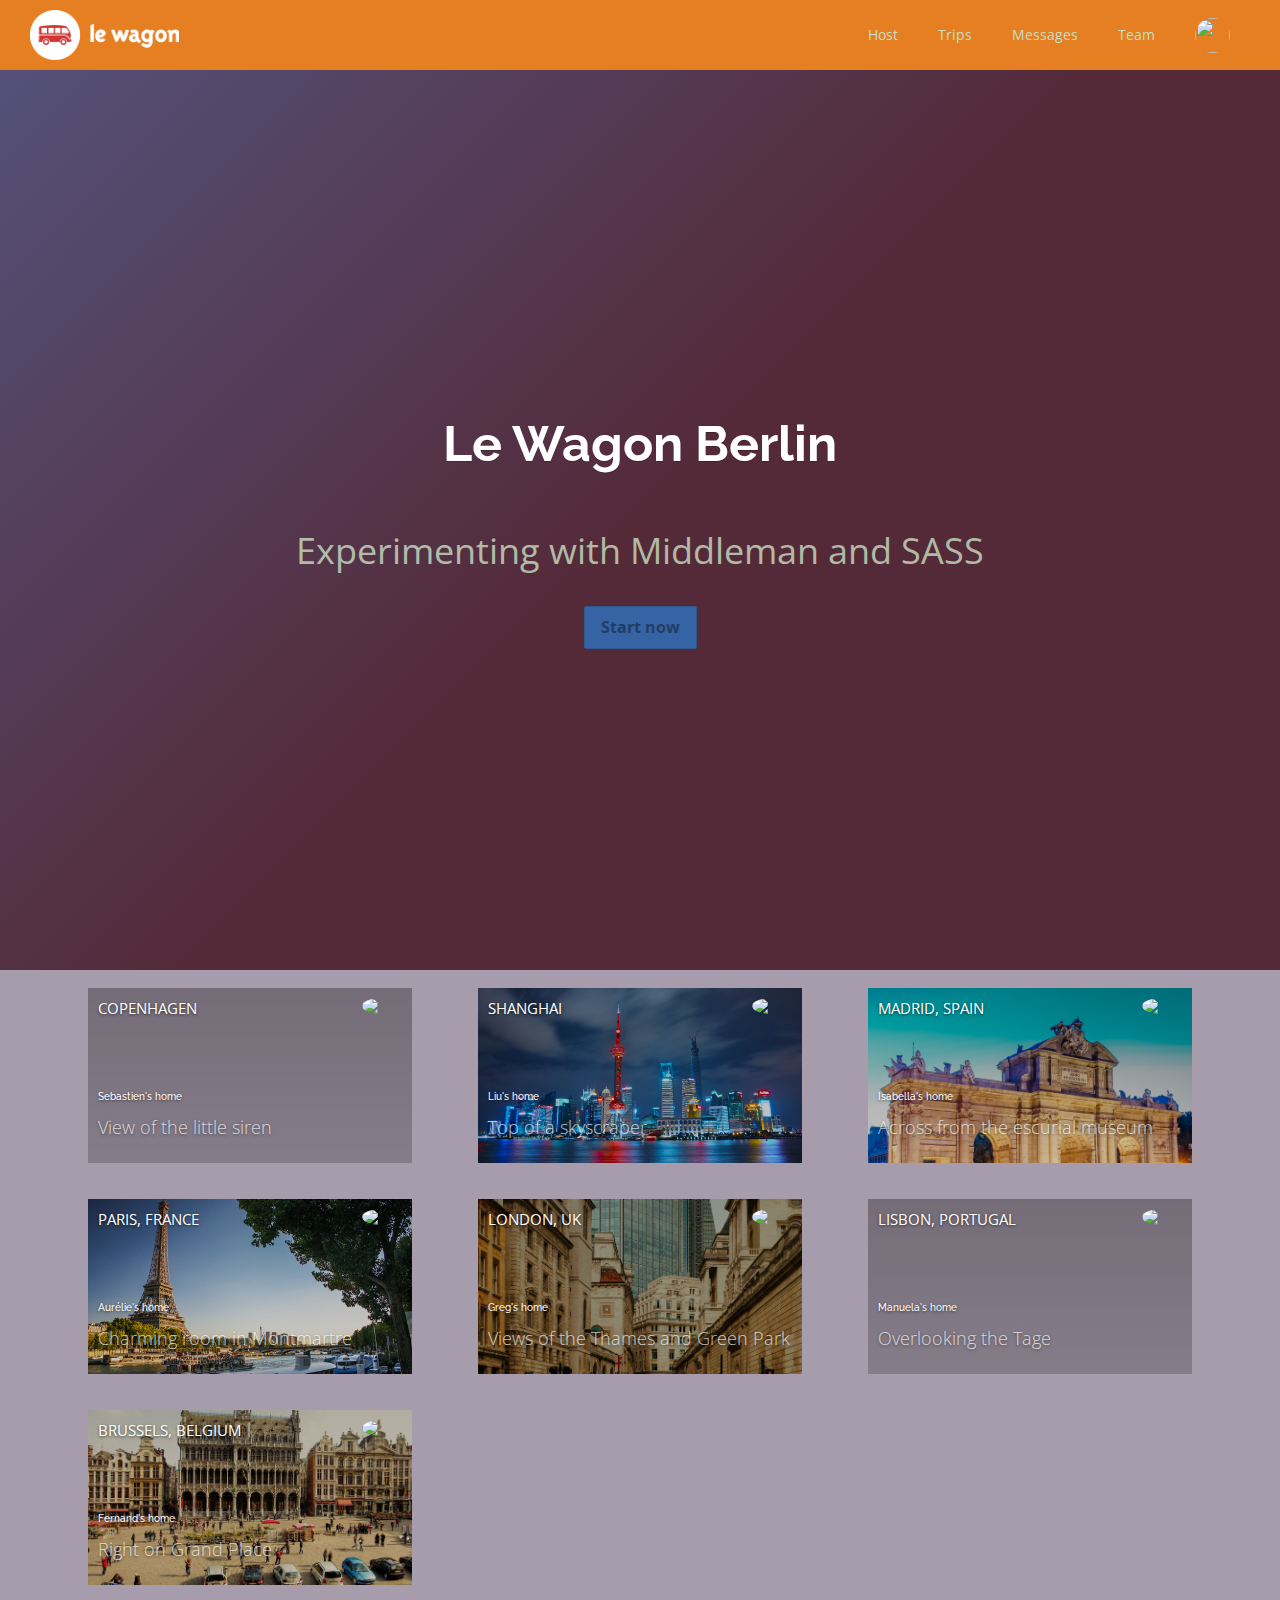
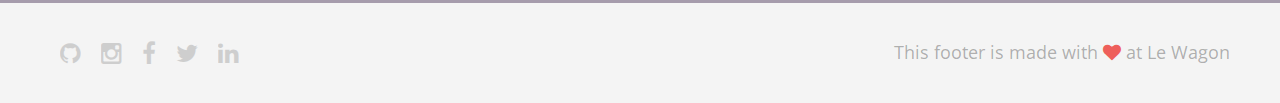
==== commit d8c44702: "Automated commit at 2018-08-06 13:41:28 UTC by middleman-deploy 2.0.0-alpha" ====
--- a/index.html
+++ b/index.html
@@ -7,7 +7,7 @@
           content="width=device-width, initial-scale=1, shrink-to-fit=no">
     <!-- Use the title from a page's frontmatter if it has one -->
     <title>Le Wagon - Middleman</title>
-    <link href="stylesheets/application-473a2917.css" rel="stylesheet" />
+    <link href="stylesheets/application-aef9e259.css" rel="stylesheet" />
     <script src="javascripts/application-93de88c9.js"></script>
     <link href="images/favicon-f15af148.png" rel="icon" type="image/png" />
   </head>
@@ -58,7 +58,7 @@
   <div class="banner" style="background-image: linear-gradient(-225deg, rgba(0,101,168,0.6) 0%, rgba(0,36,61,0.6) 50%), url('https://kitt.lewagon.com/placeholder/cities/berlin');">
     <div class="banner-content">
       <h1>Le Wagon Berlin</h1>
-      <p>Learn to code with us in Berlin</p>
+      <p>Experimenting with Middleman and SASS</p>
       <a class="btn btn-primary btn-lg">Start now</a>
     </div>
   </div> 
--- a/stylesheets/application-aef9e259.css
+++ b/stylesheets/application-aef9e259.css
@@ -0,0 +1,8 @@
+@import url("https://fonts.googleapis.com/css?family=Open+Sans:400,300,700|Raleway:400,100,300,700,500");@import url("https://fonts.googleapis.com/css?family=Slabo+27px");/*!
+ * Bootstrap v3.3.7 (http://getbootstrap.com)
+ * Copyright 2011-2016 Twitter, Inc.
+ * Licensed under MIT (https://github.com/twbs/bootstrap/blob/master/LICENSE)
+ *//*! normalize.css v3.0.3 | MIT License | github.com/necolas/normalize.css */html{font-family:sans-serif;-ms-text-size-adjust:100%;-webkit-text-size-adjust:100%}body{margin:0}article,aside,details,figcaption,figure,footer,header,hgroup,main,menu,nav,section,summary{display:block}audio,canvas,progress,video{display:inline-block;vertical-align:baseline}audio:not([controls]){display:none;height:0}[hidden],template{display:none}a{background-color:transparent}a:active,a:hover{outline:0}abbr[title]{border-bottom:1px dotted}b,strong{font-weight:bold}dfn{font-style:italic}h1{font-size:2em;margin:0.67em 0}mark{background:#ff0;color:#000}small{font-size:80%}sub,sup{font-size:75%;line-height:0;position:relative;vertical-align:baseline}sup{top:-0.5em}sub{bottom:-0.25em}img{border:0}svg:not(:root){overflow:hidden}figure{margin:1em 40px}hr{-webkit-box-sizing:content-box;box-sizing:content-box;height:0}pre{overflow:auto}code,kbd,pre,samp{font-family:monospace, monospace;font-size:1em}button,input,optgroup,select,textarea{color:inherit;font:inherit;margin:0}button{overflow:visible}button,select{text-transform:none}button,html input[type="button"],input[type="reset"],input[type="submit"]{-webkit-appearance:button;cursor:pointer}button[disabled],html input[disabled]{cursor:default}button::-moz-focus-inner,input::-moz-focus-inner{border:0;padding:0}input{line-height:normal}input[type="checkbox"],input[type="radio"]{-webkit-box-sizing:border-box;box-sizing:border-box;padding:0}input[type="number"]::-webkit-inner-spin-button,input[type="number"]::-webkit-outer-spin-button{height:auto}input[type="search"]{-webkit-appearance:textfield;-webkit-box-sizing:content-box;box-sizing:content-box}input[type="search"]::-webkit-search-cancel-button,input[type="search"]::-webkit-search-decoration{-webkit-appearance:none}fieldset{border:1px solid #c0c0c0;margin:0 2px;padding:0.35em 0.625em 0.75em}legend{border:0;padding:0}textarea{overflow:auto}optgroup{font-weight:bold}table{border-collapse:collapse;border-spacing:0}td,th{padding:0}/*! Source: https://github.com/h5bp/html5-boilerplate/blob/master/src/css/main.css */@media print{*,*:before,*:after{background:transparent !important;color:#000 !important;-webkit-box-shadow:none !important;box-shadow:none !important;text-shadow:none !important}a,a:visited{text-decoration:underline}a[href]:after{content:" (" attr(href) ")"}abbr[title]:after{content:" (" attr(title) ")"}a[href^="#"]:after,a[href^="javascript:"]:after{content:""}pre,blockquote{border:1px solid #999;page-break-inside:avoid}thead{display:table-header-group}tr,img{page-break-inside:avoid}img{max-width:100% !important}p,h2,h3{orphans:3;widows:3}h2,h3{page-break-after:avoid}.navbar{display:none}.btn>.caret,.dropup>.btn>.caret{border-top-color:#000 !important}.label{border:1px solid #000}.table{border-collapse:collapse !important}.table td,.table th{background-color:#fff !important}.table-bordered th,.table-bordered td{border:1px solid #ddd !important}}@font-face{font-family:'Glyphicons Halflings';src:url("../assets/bootstrap/glyphicons-halflings-regular-86b6f62b.eot");src:url("../assets/bootstrap/glyphicons-halflings-regular-86b6f62b.eot?#iefix") format("embedded-opentype"),url("../assets/bootstrap/glyphicons-halflings-regular-ca35b697.woff2") format("woff2"),url("../assets/bootstrap/glyphicons-halflings-regular-278e49a8.woff") format("woff"),url("../assets/bootstrap/glyphicons-halflings-regular-44bc1850.ttf") format("truetype"),url("../assets/bootstrap/glyphicons-halflings-regular-de51a849.svg#glyphicons_halflingsregular") format("svg")}.glyphicon{position:relative;top:1px;display:inline-block;font-family:'Glyphicons Halflings';font-style:normal;font-weight:normal;line-height:1;-webkit-font-smoothing:antialiased;-moz-osx-font-smoothing:grayscale}.glyphicon-asterisk:before{content:"\002a"}.glyphicon-plus:before{content:"\002b"}.glyphicon-euro:before,.glyphicon-eur:before{content:"\20ac"}.glyphicon-minus:before{content:"\2212"}.glyphicon-cloud:before{content:"\2601"}.glyphicon-envelope:before{content:"\2709"}.glyphicon-pencil:before{content:"\270f"}.glyphicon-glass:before{content:"\e001"}.glyphicon-music:before{content:"\e002"}.glyphicon-search:before{content:"\e003"}.glyphicon-heart:before{content:"\e005"}.glyphicon-star:before{content:"\e006"}.glyphicon-star-empty:before{content:"\e007"}.glyphicon-user:before{content:"\e008"}.glyphicon-film:before{content:"\e009"}.glyphicon-th-large:before{content:"\e010"}.glyphicon-th:before{content:"\e011"}.glyphicon-th-list:before{content:"\e012"}.glyphicon-ok:before{content:"\e013"}.glyphicon-remove:before{content:"\e014"}.glyphicon-zoom-in:before{content:"\e015"}.glyphicon-zoom-out:before{content:"\e016"}.glyphicon-off:before{content:"\e017"}.glyphicon-signal:before{content:"\e018"}.glyphicon-cog:before{content:"\e019"}.glyphicon-trash:before{content:"\e020"}.glyphicon-home:before{content:"\e021"}.glyphicon-file:before{content:"\e022"}.glyphicon-time:before{content:"\e023"}.glyphicon-road:before{content:"\e024"}.glyphicon-download-alt:before{content:"\e025"}.glyphicon-download:before{content:"\e026"}.glyphicon-upload:before{content:"\e027"}.glyphicon-inbox:before{content:"\e028"}.glyphicon-play-circle:before{content:"\e029"}.glyphicon-repeat:before{content:"\e030"}.glyphicon-refresh:before{content:"\e031"}.glyphicon-list-alt:before{content:"\e032"}.glyphicon-lock:before{content:"\e033"}.glyphicon-flag:before{content:"\e034"}.glyphicon-headphones:before{content:"\e035"}.glyphicon-volume-off:before{content:"\e036"}.glyphicon-volume-down:before{content:"\e037"}.glyphicon-volume-up:before{content:"\e038"}.glyphicon-qrcode:before{content:"\e039"}.glyphicon-barcode:before{content:"\e040"}.glyphicon-tag:before{content:"\e041"}.glyphicon-tags:before{content:"\e042"}.glyphicon-book:before{content:"\e043"}.glyphicon-bookmark:before{content:"\e044"}.glyphicon-print:before{content:"\e045"}.glyphicon-camera:before{content:"\e046"}.glyphicon-font:before{content:"\e047"}.glyphicon-bold:before{content:"\e048"}.glyphicon-italic:before{content:"\e049"}.glyphicon-text-height:before{content:"\e050"}.glyphicon-text-width:before{content:"\e051"}.glyphicon-align-left:before{content:"\e052"}.glyphicon-align-center:before{content:"\e053"}.glyphicon-align-right:before{content:"\e054"}.glyphicon-align-justify:before{content:"\e055"}.glyphicon-list:before{content:"\e056"}.glyphicon-indent-left:before{content:"\e057"}.glyphicon-indent-right:before{content:"\e058"}.glyphicon-facetime-video:before{content:"\e059"}.glyphicon-picture:before{content:"\e060"}.glyphicon-map-marker:before{content:"\e062"}.glyphicon-adjust:before{content:"\e063"}.glyphicon-tint:before{content:"\e064"}.glyphicon-edit:before{content:"\e065"}.glyphicon-share:before{content:"\e066"}.glyphicon-check:before{content:"\e067"}.glyphicon-move:before{content:"\e068"}.glyphicon-step-backward:before{content:"\e069"}.glyphicon-fast-backward:before{content:"\e070"}.glyphicon-backward:before{content:"\e071"}.glyphicon-play:before{content:"\e072"}.glyphicon-pause:before{content:"\e073"}.glyphicon-stop:before{content:"\e074"}.glyphicon-forward:before{content:"\e075"}.glyphicon-fast-forward:before{content:"\e076"}.glyphicon-step-forward:before{content:"\e077"}.glyphicon-eject:before{content:"\e078"}.glyphicon-chevron-left:before{content:"\e079"}.glyphicon-chevron-right:before{content:"\e080"}.glyphicon-plus-sign:before{content:"\e081"}.glyphicon-minus-sign:before{content:"\e082"}.glyphicon-remove-sign:before{content:"\e083"}.glyphicon-ok-sign:before{content:"\e084"}.glyphicon-question-sign:before{content:"\e085"}.glyphicon-info-sign:before{content:"\e086"}.glyphicon-screenshot:before{content:"\e087"}.glyphicon-remove-circle:before{content:"\e088"}.glyphicon-ok-circle:before{content:"\e089"}.glyphicon-ban-circle:before{content:"\e090"}.glyphicon-arrow-left:before{content:"\e091"}.glyphicon-arrow-right:before{content:"\e092"}.glyphicon-arrow-up:before{content:"\e093"}.glyphicon-arrow-down:before{content:"\e094"}.glyphicon-share-alt:before{content:"\e095"}.glyphicon-resize-full:before{content:"\e096"}.glyphicon-resize-small:before{content:"\e097"}.glyphicon-exclamation-sign:before{content:"\e101"}.glyphicon-gift:before{content:"\e102"}.glyphicon-leaf:before{content:"\e103"}.glyphicon-fire:before{content:"\e104"}.glyphicon-eye-open:before{content:"\e105"}.glyphicon-eye-close:before{content:"\e106"}.glyphicon-warning-sign:before{content:"\e107"}.glyphicon-plane:before{content:"\e108"}.glyphicon-calendar:before{content:"\e109"}.glyphicon-random:before{content:"\e110"}.glyphicon-comment:before{content:"\e111"}.glyphicon-magnet:before{content:"\e112"}.glyphicon-chevron-up:before{content:"\e113"}.glyphicon-chevron-down:before{content:"\e114"}.glyphicon-retweet:before{content:"\e115"}.glyphicon-shopping-cart:before{content:"\e116"}.glyphicon-folder-close:before{content:"\e117"}.glyphicon-folder-open:before{content:"\e118"}.glyphicon-resize-vertical:before{content:"\e119"}.glyphicon-resize-horizontal:before{content:"\e120"}.glyphicon-hdd:before{content:"\e121"}.glyphicon-bullhorn:before{content:"\e122"}.glyphicon-bell:before{content:"\e123"}.glyphicon-certificate:before{content:"\e124"}.glyphicon-thumbs-up:before{content:"\e125"}.glyphicon-thumbs-down:before{content:"\e126"}.glyphicon-hand-right:before{content:"\e127"}.glyphicon-hand-left:before{content:"\e128"}.glyphicon-hand-up:before{content:"\e129"}.glyphicon-hand-down:before{content:"\e130"}.glyphicon-circle-arrow-right:before{content:"\e131"}.glyphicon-circle-arrow-left:before{content:"\e132"}.glyphicon-circle-arrow-up:before{content:"\e133"}.glyphicon-circle-arrow-down:before{content:"\e134"}.glyphicon-globe:before{content:"\e135"}.glyphicon-wrench:before{content:"\e136"}.glyphicon-tasks:before{content:"\e137"}.glyphicon-filter:before{content:"\e138"}.glyphicon-briefcase:before{content:"\e139"}.glyphicon-fullscreen:before{content:"\e140"}.glyphicon-dashboard:before{content:"\e141"}.glyphicon-paperclip:before{content:"\e142"}.glyphicon-heart-empty:before{content:"\e143"}.glyphicon-link:before{content:"\e144"}.glyphicon-phone:before{content:"\e145"}.glyphicon-pushpin:before{content:"\e146"}.glyphicon-usd:before{content:"\e148"}.glyphicon-gbp:before{content:"\e149"}.glyphicon-sort:before{content:"\e150"}.glyphicon-sort-by-alphabet:before{content:"\e151"}.glyphicon-sort-by-alphabet-alt:before{content:"\e152"}.glyphicon-sort-by-order:before{content:"\e153"}.glyphicon-sort-by-order-alt:before{content:"\e154"}.glyphicon-sort-by-attributes:before{content:"\e155"}.glyphicon-sort-by-attributes-alt:before{content:"\e156"}.glyphicon-unchecked:before{content:"\e157"}.glyphicon-expand:before{content:"\e158"}.glyphicon-collapse-down:before{content:"\e159"}.glyphicon-collapse-up:before{content:"\e160"}.glyphicon-log-in:before{content:"\e161"}.glyphicon-flash:before{content:"\e162"}.glyphicon-log-out:before{content:"\e163"}.glyphicon-new-window:before{content:"\e164"}.glyphicon-record:before{content:"\e165"}.glyphicon-save:before{content:"\e166"}.glyphicon-open:before{content:"\e167"}.glyphicon-saved:before{content:"\e168"}.glyphicon-import:before{content:"\e169"}.glyphicon-export:before{content:"\e170"}.glyphicon-send:before{content:"\e171"}.glyphicon-floppy-disk:before{content:"\e172"}.glyphicon-floppy-saved:before{content:"\e173"}.glyphicon-floppy-remove:before{content:"\e174"}.glyphicon-floppy-save:before{content:"\e175"}.glyphicon-floppy-open:before{content:"\e176"}.glyphicon-credit-card:before{content:"\e177"}.glyphicon-transfer:before{content:"\e178"}.glyphicon-cutlery:before{content:"\e179"}.glyphicon-header:before{content:"\e180"}.glyphicon-compressed:before{content:"\e181"}.glyphicon-earphone:before{content:"\e182"}.glyphicon-phone-alt:before{content:"\e183"}.glyphicon-tower:before{content:"\e184"}.glyphicon-stats:before{content:"\e185"}.glyphicon-sd-video:before{content:"\e186"}.glyphicon-hd-video:before{content:"\e187"}.glyphicon-subtitles:before{content:"\e188"}.glyphicon-sound-stereo:before{content:"\e189"}.glyphicon-sound-dolby:before{content:"\e190"}.glyphicon-sound-5-1:before{content:"\e191"}.glyphicon-sound-6-1:before{content:"\e192"}.glyphicon-sound-7-1:before{content:"\e193"}.glyphicon-copyright-mark:before{content:"\e194"}.glyphicon-registration-mark:before{content:"\e195"}.glyphicon-cloud-download:before{content:"\e197"}.glyphicon-cloud-upload:before{content:"\e198"}.glyphicon-tree-conifer:before{content:"\e199"}.glyphicon-tree-deciduous:before{content:"\e200"}.glyphicon-cd:before{content:"\e201"}.glyphicon-save-file:before{content:"\e202"}.glyphicon-open-file:before{content:"\e203"}.glyphicon-level-up:before{content:"\e204"}.glyphicon-copy:before{content:"\e205"}.glyphicon-paste:before{content:"\e206"}.glyphicon-alert:before{content:"\e209"}.glyphicon-equalizer:before{content:"\e210"}.glyphicon-king:before{content:"\e211"}.glyphicon-queen:before{content:"\e212"}.glyphicon-pawn:before{content:"\e213"}.glyphicon-bishop:before{content:"\e214"}.glyphicon-knight:before{content:"\e215"}.glyphicon-baby-formula:before{content:"\e216"}.glyphicon-tent:before{content:"\26fa"}.glyphicon-blackboard:before{content:"\e218"}.glyphicon-bed:before{content:"\e219"}.glyphicon-apple:before{content:"\f8ff"}.glyphicon-erase:before{content:"\e221"}.glyphicon-hourglass:before{content:"\231b"}.glyphicon-lamp:before{content:"\e223"}.glyphicon-duplicate:before{content:"\e224"}.glyphicon-piggy-bank:before{content:"\e225"}.glyphicon-scissors:before{content:"\e226"}.glyphicon-bitcoin:before{content:"\e227"}.glyphicon-btc:before{content:"\e227"}.glyphicon-xbt:before{content:"\e227"}.glyphicon-yen:before{content:"\00a5"}.glyphicon-jpy:before{content:"\00a5"}.glyphicon-ruble:before{content:"\20bd"}.glyphicon-rub:before{content:"\20bd"}.glyphicon-scale:before{content:"\e230"}.glyphicon-ice-lolly:before{content:"\e231"}.glyphicon-ice-lolly-tasted:before{content:"\e232"}.glyphicon-education:before{content:"\e233"}.glyphicon-option-horizontal:before{content:"\e234"}.glyphicon-option-vertical:before{content:"\e235"}.glyphicon-menu-hamburger:before{content:"\e236"}.glyphicon-modal-window:before{content:"\e237"}.glyphicon-oil:before{content:"\e238"}.glyphicon-grain:before{content:"\e239"}.glyphicon-sunglasses:before{content:"\e240"}.glyphicon-text-size:before{content:"\e241"}.glyphicon-text-color:before{content:"\e242"}.glyphicon-text-background:before{content:"\e243"}.glyphicon-object-align-top:before{content:"\e244"}.glyphicon-object-align-bottom:before{content:"\e245"}.glyphicon-object-align-horizontal:before{content:"\e246"}.glyphicon-object-align-left:before{content:"\e247"}.glyphicon-object-align-vertical:before{content:"\e248"}.glyphicon-object-align-right:before{content:"\e249"}.glyphicon-triangle-right:before{content:"\e250"}.glyphicon-triangle-left:before{content:"\e251"}.glyphicon-triangle-bottom:before{content:"\e252"}.glyphicon-triangle-top:before{content:"\e253"}.glyphicon-console:before{content:"\e254"}.glyphicon-superscript:before{content:"\e255"}.glyphicon-subscript:before{content:"\e256"}.glyphicon-menu-left:before{content:"\e257"}.glyphicon-menu-right:before{content:"\e258"}.glyphicon-menu-down:before{content:"\e259"}.glyphicon-menu-up:before{content:"\e260"}*{-webkit-box-sizing:border-box;box-sizing:border-box}*:before,*:after{-webkit-box-sizing:border-box;box-sizing:border-box}html{font-size:10px;-webkit-tap-highlight-color:transparent}body{font-family:"Open Sans", "Helvetica", "Slabo", "sans-serif";font-size:18px;line-height:1.42857143;color:#333333;background-color:#A69CAC}input,button,select,textarea{font-family:inherit;font-size:inherit;line-height:inherit}a{color:#3563A3;text-decoration:none}a:hover,a:focus{color:#224069;text-decoration:underline}a:focus{outline:5px auto -webkit-focus-ring-color;outline-offset:-2px}figure{margin:0}img{vertical-align:middle}.img-responsive{display:block;max-width:100%;height:auto}.img-rounded{border-radius:2px}.img-thumbnail{padding:4px;line-height:1.42857143;background-color:#A69CAC;border:1px solid #ddd;border-radius:2px;-webkit-transition:all 0.2s ease-in-out;transition:all 0.2s ease-in-out;display:inline-block;max-width:100%;height:auto}.img-circle{border-radius:50%}hr{margin-top:25px;margin-bottom:25px;border:0;border-top:1px solid #eeeeee}.sr-only{position:absolute;width:1px;height:1px;margin:-1px;padding:0;overflow:hidden;clip:rect(0, 0, 0, 0);border:0}.sr-only-focusable:active,.sr-only-focusable:focus{position:static;width:auto;height:auto;margin:0;overflow:visible;clip:auto}[role="button"]{cursor:pointer}h1,h2,h3,h4,h5,h6,.h1,.h2,.h3,.h4,.h5,.h6{font-family:"Raleway", "Helvetica", "sans-serif";font-weight:500;line-height:1.1;color:inherit}h1 small,h1 .small,h2 small,h2 .small,h3 small,h3 .small,h4 small,h4 .small,h5 small,h5 .small,h6 small,h6 .small,.h1 small,.h1 .small,.h2 small,.h2 .small,.h3 small,.h3 .small,.h4 small,.h4 .small,.h5 small,.h5 .small,.h6 small,.h6 .small{font-weight:normal;line-height:1;color:#777777}h1,.h1,h2,.h2,h3,.h3{margin-top:25px;margin-bottom:12.5px}h1 small,h1 .small,.h1 small,.h1 .small,h2 small,h2 .small,.h2 small,.h2 .small,h3 small,h3 .small,.h3 small,.h3 .small{font-size:65%}h4,.h4,h5,.h5,h6,.h6{margin-top:12.5px;margin-bottom:12.5px}h4 small,h4 .small,.h4 small,.h4 .small,h5 small,h5 .small,.h5 small,.h5 .small,h6 small,h6 .small,.h6 small,.h6 .small{font-size:75%}h1,.h1{font-size:46px}h2,.h2{font-size:38px}h3,.h3{font-size:31px}h4,.h4{font-size:23px}h5,.h5{font-size:18px}h6,.h6{font-size:16px}p{margin:0 0 12.5px}.lead{margin-bottom:25px;font-size:20px;font-weight:300;line-height:1.4}@media (min-width: 768px){.lead{font-size:27px}}small,.small{font-size:88%}mark,.mark{background-color:#fcf8e3;padding:.2em}.text-left{text-align:left}.text-right{text-align:right}.text-center{text-align:center}.text-justify{text-align:justify}.text-nowrap{white-space:nowrap}.text-lowercase{text-transform:lowercase}.text-uppercase,.initialism{text-transform:uppercase}.text-capitalize{text-transform:capitalize}.text-muted{color:#777777}.text-primary{color:#3563A3}a.text-primary:hover,a.text-primary:focus{color:#284c7d}.text-success{color:#3c763d}a.text-success:hover,a.text-success:focus{color:#2b542c}.text-info{color:#31708f}a.text-info:hover,a.text-info:focus{color:#245269}.text-warning{color:#8a6d3b}a.text-warning:hover,a.text-warning:focus{color:#66512c}.text-danger{color:#a94442}a.text-danger:hover,a.text-danger:focus{color:#843534}.bg-primary{color:#fff}.bg-primary{background-color:#3563A3}a.bg-primary:hover,a.bg-primary:focus{background-color:#284c7d}.bg-success{background-color:#dff0d8}a.bg-success:hover,a.bg-success:focus{background-color:#c1e2b3}.bg-info{background-color:#d9edf7}a.bg-info:hover,a.bg-info:focus{background-color:#afd9ee}.bg-warning{background-color:#fcf8e3}a.bg-warning:hover,a.bg-warning:focus{background-color:#f7ecb5}.bg-danger{background-color:#f2dede}a.bg-danger:hover,a.bg-danger:focus{background-color:#e4b9b9}.page-header{padding-bottom:11.5px;margin:50px 0 25px;border-bottom:1px solid #eeeeee}ul,ol{margin-top:0;margin-bottom:12.5px}ul ul,ul ol,ol ul,ol ol{margin-bottom:0}.list-unstyled{padding-left:0;list-style:none}.list-inline{padding-left:0;list-style:none;margin-left:-5px}.list-inline>li{display:inline-block;padding-left:5px;padding-right:5px}dl{margin-top:0;margin-bottom:25px}dt,dd{line-height:1.42857143}dt{font-weight:bold}dd{margin-left:0}.dl-horizontal dd:before,.dl-horizontal dd:after{content:" ";display:table}.dl-horizontal dd:after{clear:both}@media (min-width: 768px){.dl-horizontal dt{float:left;width:160px;clear:left;text-align:right;overflow:hidden;text-overflow:ellipsis;white-space:nowrap}.dl-horizontal dd{margin-left:180px}}abbr[title],abbr[data-original-title]{cursor:help;border-bottom:1px dotted #777777}.initialism{font-size:90%}blockquote{padding:12.5px 25px;margin:0 0 25px;font-size:22.5px;border-left:5px solid #eeeeee}blockquote p:last-child,blockquote ul:last-child,blockquote ol:last-child{margin-bottom:0}blockquote footer,blockquote small,blockquote .small{display:block;font-size:80%;line-height:1.42857143;color:#777777}blockquote footer:before,blockquote small:before,blockquote .small:before{content:'\2014 \00A0'}.blockquote-reverse,blockquote.pull-right{padding-right:15px;padding-left:0;border-right:5px solid #eeeeee;border-left:0;text-align:right}.blockquote-reverse footer:before,.blockquote-reverse small:before,.blockquote-reverse .small:before,blockquote.pull-right footer:before,blockquote.pull-right small:before,blockquote.pull-right .small:before{content:''}.blockquote-reverse footer:after,.blockquote-reverse small:after,.blockquote-reverse .small:after,blockquote.pull-right footer:after,blockquote.pull-right small:after,blockquote.pull-right .small:after{content:'\00A0 \2014'}address{margin-bottom:25px;font-style:normal;line-height:1.42857143}code,kbd,pre,samp{font-family:Menlo, Monaco, Consolas, "Courier New", monospace}code{padding:2px 4px;font-size:90%;color:#c7254e;background-color:#f9f2f4;border-radius:2px}kbd{padding:2px 4px;font-size:90%;color:#fff;background-color:#333;border-radius:2px;-webkit-box-shadow:inset 0 -1px 0 rgba(0,0,0,0.25);box-shadow:inset 0 -1px 0 rgba(0,0,0,0.25)}kbd kbd{padding:0;font-size:100%;font-weight:bold;-webkit-box-shadow:none;box-shadow:none}pre{display:block;padding:12px;margin:0 0 12.5px;font-size:17px;line-height:1.42857143;word-break:break-all;word-wrap:break-word;color:#333333;background-color:#f5f5f5;border:1px solid #ccc;border-radius:2px}pre code{padding:0;font-size:inherit;color:inherit;white-space:pre-wrap;background-color:transparent;border-radius:0}.pre-scrollable{max-height:340px;overflow-y:scroll}.container{margin-right:auto;margin-left:auto;padding-left:15px;padding-right:15px}.container:before,.container:after{content:" ";display:table}.container:after{clear:both}@media (min-width: 768px){.container{width:750px}}@media (min-width: 992px){.container{width:970px}}@media (min-width: 1200px){.container{width:1170px}}.container-fluid{margin-right:auto;margin-left:auto;padding-left:15px;padding-right:15px}.container-fluid:before,.container-fluid:after{content:" ";display:table}.container-fluid:after{clear:both}.row{margin-left:-15px;margin-right:-15px}.row:before,.row:after{content:" ";display:table}.row:after{clear:both}.col-xs-1,.col-sm-1,.col-md-1,.col-lg-1,.col-xs-2,.col-sm-2,.col-md-2,.col-lg-2,.col-xs-3,.col-sm-3,.col-md-3,.col-lg-3,.col-xs-4,.col-sm-4,.col-md-4,.col-lg-4,.col-xs-5,.col-sm-5,.col-md-5,.col-lg-5,.col-xs-6,.col-sm-6,.col-md-6,.col-lg-6,.col-xs-7,.col-sm-7,.col-md-7,.col-lg-7,.col-xs-8,.col-sm-8,.col-md-8,.col-lg-8,.col-xs-9,.col-sm-9,.col-md-9,.col-lg-9,.col-xs-10,.col-sm-10,.col-md-10,.col-lg-10,.col-xs-11,.col-sm-11,.col-md-11,.col-lg-11,.col-xs-12,.col-sm-12,.col-md-12,.col-lg-12{position:relative;min-height:1px;padding-left:15px;padding-right:15px}.col-xs-1,.col-xs-2,.col-xs-3,.col-xs-4,.col-xs-5,.col-xs-6,.col-xs-7,.col-xs-8,.col-xs-9,.col-xs-10,.col-xs-11,.col-xs-12{float:left}.col-xs-1{width:8.33333333%}.col-xs-2{width:16.66666667%}.col-xs-3{width:25%}.col-xs-4{width:33.33333333%}.col-xs-5{width:41.66666667%}.col-xs-6{width:50%}.col-xs-7{width:58.33333333%}.col-xs-8{width:66.66666667%}.col-xs-9{width:75%}.col-xs-10{width:83.33333333%}.col-xs-11{width:91.66666667%}.col-xs-12{width:100%}.col-xs-pull-0{right:auto}.col-xs-pull-1{right:8.33333333%}.col-xs-pull-2{right:16.66666667%}.col-xs-pull-3{right:25%}.col-xs-pull-4{right:33.33333333%}.col-xs-pull-5{right:41.66666667%}.col-xs-pull-6{right:50%}.col-xs-pull-7{right:58.33333333%}.col-xs-pull-8{right:66.66666667%}.col-xs-pull-9{right:75%}.col-xs-pull-10{right:83.33333333%}.col-xs-pull-11{right:91.66666667%}.col-xs-pull-12{right:100%}.col-xs-push-0{left:auto}.col-xs-push-1{left:8.33333333%}.col-xs-push-2{left:16.66666667%}.col-xs-push-3{left:25%}.col-xs-push-4{left:33.33333333%}.col-xs-push-5{left:41.66666667%}.col-xs-push-6{left:50%}.col-xs-push-7{left:58.33333333%}.col-xs-push-8{left:66.66666667%}.col-xs-push-9{left:75%}.col-xs-push-10{left:83.33333333%}.col-xs-push-11{left:91.66666667%}.col-xs-push-12{left:100%}.col-xs-offset-0{margin-left:0%}.col-xs-offset-1{margin-left:8.33333333%}.col-xs-offset-2{margin-left:16.66666667%}.col-xs-offset-3{margin-left:25%}.col-xs-offset-4{margin-left:33.33333333%}.col-xs-offset-5{margin-left:41.66666667%}.col-xs-offset-6{margin-left:50%}.col-xs-offset-7{margin-left:58.33333333%}.col-xs-offset-8{margin-left:66.66666667%}.col-xs-offset-9{margin-left:75%}.col-xs-offset-10{margin-left:83.33333333%}.col-xs-offset-11{margin-left:91.66666667%}.col-xs-offset-12{margin-left:100%}@media (min-width: 768px){.col-sm-1,.col-sm-2,.col-sm-3,.col-sm-4,.col-sm-5,.col-sm-6,.col-sm-7,.col-sm-8,.col-sm-9,.col-sm-10,.col-sm-11,.col-sm-12{float:left}.col-sm-1{width:8.33333333%}.col-sm-2{width:16.66666667%}.col-sm-3{width:25%}.col-sm-4{width:33.33333333%}.col-sm-5{width:41.66666667%}.col-sm-6{width:50%}.col-sm-7{width:58.33333333%}.col-sm-8{width:66.66666667%}.col-sm-9{width:75%}.col-sm-10{width:83.33333333%}.col-sm-11{width:91.66666667%}.col-sm-12{width:100%}.col-sm-pull-0{right:auto}.col-sm-pull-1{right:8.33333333%}.col-sm-pull-2{right:16.66666667%}.col-sm-pull-3{right:25%}.col-sm-pull-4{right:33.33333333%}.col-sm-pull-5{right:41.66666667%}.col-sm-pull-6{right:50%}.col-sm-pull-7{right:58.33333333%}.col-sm-pull-8{right:66.66666667%}.col-sm-pull-9{right:75%}.col-sm-pull-10{right:83.33333333%}.col-sm-pull-11{right:91.66666667%}.col-sm-pull-12{right:100%}.col-sm-push-0{left:auto}.col-sm-push-1{left:8.33333333%}.col-sm-push-2{left:16.66666667%}.col-sm-push-3{left:25%}.col-sm-push-4{left:33.33333333%}.col-sm-push-5{left:41.66666667%}.col-sm-push-6{left:50%}.col-sm-push-7{left:58.33333333%}.col-sm-push-8{left:66.66666667%}.col-sm-push-9{left:75%}.col-sm-push-10{left:83.33333333%}.col-sm-push-11{left:91.66666667%}.col-sm-push-12{left:100%}.col-sm-offset-0{margin-left:0%}.col-sm-offset-1{margin-left:8.33333333%}.col-sm-offset-2{margin-left:16.66666667%}.col-sm-offset-3{margin-left:25%}.col-sm-offset-4{margin-left:33.33333333%}.col-sm-offset-5{margin-left:41.66666667%}.col-sm-offset-6{margin-left:50%}.col-sm-offset-7{margin-left:58.33333333%}.col-sm-offset-8{margin-left:66.66666667%}.col-sm-offset-9{margin-left:75%}.col-sm-offset-10{margin-left:83.33333333%}.col-sm-offset-11{margin-left:91.66666667%}.col-sm-offset-12{margin-left:100%}}@media (min-width: 992px){.col-md-1,.col-md-2,.col-md-3,.col-md-4,.col-md-5,.col-md-6,.col-md-7,.col-md-8,.col-md-9,.col-md-10,.col-md-11,.col-md-12{float:left}.col-md-1{width:8.33333333%}.col-md-2{width:16.66666667%}.col-md-3{width:25%}.col-md-4{width:33.33333333%}.col-md-5{width:41.66666667%}.col-md-6{width:50%}.col-md-7{width:58.33333333%}.col-md-8{width:66.66666667%}.col-md-9{width:75%}.col-md-10{width:83.33333333%}.col-md-11{width:91.66666667%}.col-md-12{width:100%}.col-md-pull-0{right:auto}.col-md-pull-1{right:8.33333333%}.col-md-pull-2{right:16.66666667%}.col-md-pull-3{right:25%}.col-md-pull-4{right:33.33333333%}.col-md-pull-5{right:41.66666667%}.col-md-pull-6{right:50%}.col-md-pull-7{right:58.33333333%}.col-md-pull-8{right:66.66666667%}.col-md-pull-9{right:75%}.col-md-pull-10{right:83.33333333%}.col-md-pull-11{right:91.66666667%}.col-md-pull-12{right:100%}.col-md-push-0{left:auto}.col-md-push-1{left:8.33333333%}.col-md-push-2{left:16.66666667%}.col-md-push-3{left:25%}.col-md-push-4{left:33.33333333%}.col-md-push-5{left:41.66666667%}.col-md-push-6{left:50%}.col-md-push-7{left:58.33333333%}.col-md-push-8{left:66.66666667%}.col-md-push-9{left:75%}.col-md-push-10{left:83.33333333%}.col-md-push-11{left:91.66666667%}.col-md-push-12{left:100%}.col-md-offset-0{margin-left:0%}.col-md-offset-1{margin-left:8.33333333%}.col-md-offset-2{margin-left:16.66666667%}.col-md-offset-3{margin-left:25%}.col-md-offset-4{margin-left:33.33333333%}.col-md-offset-5{margin-left:41.66666667%}.col-md-offset-6{margin-left:50%}.col-md-offset-7{margin-left:58.33333333%}.col-md-offset-8{margin-left:66.66666667%}.col-md-offset-9{margin-left:75%}.col-md-offset-10{margin-left:83.33333333%}.col-md-offset-11{margin-left:91.66666667%}.col-md-offset-12{margin-left:100%}}@media (min-width: 1200px){.col-lg-1,.col-lg-2,.col-lg-3,.col-lg-4,.col-lg-5,.col-lg-6,.col-lg-7,.col-lg-8,.col-lg-9,.col-lg-10,.col-lg-11,.col-lg-12{float:left}.col-lg-1{width:8.33333333%}.col-lg-2{width:16.66666667%}.col-lg-3{width:25%}.col-lg-4{width:33.33333333%}.col-lg-5{width:41.66666667%}.col-lg-6{width:50%}.col-lg-7{width:58.33333333%}.col-lg-8{width:66.66666667%}.col-lg-9{width:75%}.col-lg-10{width:83.33333333%}.col-lg-11{width:91.66666667%}.col-lg-12{width:100%}.col-lg-pull-0{right:auto}.col-lg-pull-1{right:8.33333333%}.col-lg-pull-2{right:16.66666667%}.col-lg-pull-3{right:25%}.col-lg-pull-4{right:33.33333333%}.col-lg-pull-5{right:41.66666667%}.col-lg-pull-6{right:50%}.col-lg-pull-7{right:58.33333333%}.col-lg-pull-8{right:66.66666667%}.col-lg-pull-9{right:75%}.col-lg-pull-10{right:83.33333333%}.col-lg-pull-11{right:91.66666667%}.col-lg-pull-12{right:100%}.col-lg-push-0{left:auto}.col-lg-push-1{left:8.33333333%}.col-lg-push-2{left:16.66666667%}.col-lg-push-3{left:25%}.col-lg-push-4{left:33.33333333%}.col-lg-push-5{left:41.66666667%}.col-lg-push-6{left:50%}.col-lg-push-7{left:58.33333333%}.col-lg-push-8{left:66.66666667%}.col-lg-push-9{left:75%}.col-lg-push-10{left:83.33333333%}.col-lg-push-11{left:91.66666667%}.col-lg-push-12{left:100%}.col-lg-offset-0{margin-left:0%}.col-lg-offset-1{margin-left:8.33333333%}.col-lg-offset-2{margin-left:16.66666667%}.col-lg-offset-3{margin-left:25%}.col-lg-offset-4{margin-left:33.33333333%}.col-lg-offset-5{margin-left:41.66666667%}.col-lg-offset-6{margin-left:50%}.col-lg-offset-7{margin-left:58.33333333%}.col-lg-offset-8{margin-left:66.66666667%}.col-lg-offset-9{margin-left:75%}.col-lg-offset-10{margin-left:83.33333333%}.col-lg-offset-11{margin-left:91.66666667%}.col-lg-offset-12{margin-left:100%}}table{background-color:transparent}caption{padding-top:8px;padding-bottom:8px;color:#777777;text-align:left}th{text-align:left}.table{width:100%;max-width:100%;margin-bottom:25px}.table>thead>tr>th,.table>thead>tr>td,.table>tbody>tr>th,.table>tbody>tr>td,.table>tfoot>tr>th,.table>tfoot>tr>td{padding:8px;line-height:1.42857143;vertical-align:top;border-top:1px solid #ddd}.table>thead>tr>th{vertical-align:bottom;border-bottom:2px solid #ddd}.table>caption+thead>tr:first-child>th,.table>caption+thead>tr:first-child>td,.table>colgroup+thead>tr:first-child>th,.table>colgroup+thead>tr:first-child>td,.table>thead:first-child>tr:first-child>th,.table>thead:first-child>tr:first-child>td{border-top:0}.table>tbody+tbody{border-top:2px solid #ddd}.table .table{background-color:#A69CAC}.table-condensed>thead>tr>th,.table-condensed>thead>tr>td,.table-condensed>tbody>tr>th,.table-condensed>tbody>tr>td,.table-condensed>tfoot>tr>th,.table-condensed>tfoot>tr>td{padding:5px}.table-bordered{border:1px solid #ddd}.table-bordered>thead>tr>th,.table-bordered>thead>tr>td,.table-bordered>tbody>tr>th,.table-bordered>tbody>tr>td,.table-bordered>tfoot>tr>th,.table-bordered>tfoot>tr>td{border:1px solid #ddd}.table-bordered>thead>tr>th,.table-bordered>thead>tr>td{border-bottom-width:2px}.table-striped>tbody>tr:nth-of-type(odd){background-color:#f9f9f9}.table-hover>tbody>tr:hover{background-color:#f5f5f5}table col[class*="col-"]{position:static;float:none;display:table-column}table td[class*="col-"],table th[class*="col-"]{position:static;float:none;display:table-cell}.table>thead>tr>td.active,.table>thead>tr>th.active,.table>thead>tr.active>td,.table>thead>tr.active>th,.table>tbody>tr>td.active,.table>tbody>tr>th.active,.table>tbody>tr.active>td,.table>tbody>tr.active>th,.table>tfoot>tr>td.active,.table>tfoot>tr>th.active,.table>tfoot>tr.active>td,.table>tfoot>tr.active>th{background-color:#f5f5f5}.table-hover>tbody>tr>td.active:hover,.table-hover>tbody>tr>th.active:hover,.table-hover>tbody>tr.active:hover>td,.table-hover>tbody>tr:hover>.active,.table-hover>tbody>tr.active:hover>th{background-color:#e8e8e8}.table>thead>tr>td.success,.table>thead>tr>th.success,.table>thead>tr.success>td,.table>thead>tr.success>th,.table>tbody>tr>td.success,.table>tbody>tr>th.success,.table>tbody>tr.success>td,.table>tbody>tr.success>th,.table>tfoot>tr>td.success,.table>tfoot>tr>th.success,.table>tfoot>tr.success>td,.table>tfoot>tr.success>th{background-color:#dff0d8}.table-hover>tbody>tr>td.success:hover,.table-hover>tbody>tr>th.success:hover,.table-hover>tbody>tr.success:hover>td,.table-hover>tbody>tr:hover>.success,.table-hover>tbody>tr.success:hover>th{background-color:#d0e9c6}.table>thead>tr>td.info,.table>thead>tr>th.info,.table>thead>tr.info>td,.table>thead>tr.info>th,.table>tbody>tr>td.info,.table>tbody>tr>th.info,.table>tbody>tr.info>td,.table>tbody>tr.info>th,.table>tfoot>tr>td.info,.table>tfoot>tr>th.info,.table>tfoot>tr.info>td,.table>tfoot>tr.info>th{background-color:#d9edf7}.table-hover>tbody>tr>td.info:hover,.table-hover>tbody>tr>th.info:hover,.table-hover>tbody>tr.info:hover>td,.table-hover>tbody>tr:hover>.info,.table-hover>tbody>tr.info:hover>th{background-color:#c4e3f3}.table>thead>tr>td.warning,.table>thead>tr>th.warning,.table>thead>tr.warning>td,.table>thead>tr.warning>th,.table>tbody>tr>td.warning,.table>tbody>tr>th.warning,.table>tbody>tr.warning>td,.table>tbody>tr.warning>th,.table>tfoot>tr>td.warning,.table>tfoot>tr>th.warning,.table>tfoot>tr.warning>td,.table>tfoot>tr.warning>th{background-color:#fcf8e3}.table-hover>tbody>tr>td.warning:hover,.table-hover>tbody>tr>th.warning:hover,.table-hover>tbody>tr.warning:hover>td,.table-hover>tbody>tr:hover>.warning,.table-hover>tbody>tr.warning:hover>th{background-color:#faf2cc}.table>thead>tr>td.danger,.table>thead>tr>th.danger,.table>thead>tr.danger>td,.table>thead>tr.danger>th,.table>tbody>tr>td.danger,.table>tbody>tr>th.danger,.table>tbody>tr.danger>td,.table>tbody>tr.danger>th,.table>tfoot>tr>td.danger,.table>tfoot>tr>th.danger,.table>tfoot>tr.danger>td,.table>tfoot>tr.danger>th{background-color:#f2dede}.table-hover>tbody>tr>td.danger:hover,.table-hover>tbody>tr>th.danger:hover,.table-hover>tbody>tr.danger:hover>td,.table-hover>tbody>tr:hover>.danger,.table-hover>tbody>tr.danger:hover>th{background-color:#ebcccc}.table-responsive{overflow-x:auto;min-height:0.01%}@media screen and (max-width: 767px){.table-responsive{width:100%;margin-bottom:18.75px;overflow-y:hidden;-ms-overflow-style:-ms-autohiding-scrollbar;border:1px solid #ddd}.table-responsive>.table{margin-bottom:0}.table-responsive>.table>thead>tr>th,.table-responsive>.table>thead>tr>td,.table-responsive>.table>tbody>tr>th,.table-responsive>.table>tbody>tr>td,.table-responsive>.table>tfoot>tr>th,.table-responsive>.table>tfoot>tr>td{white-space:nowrap}.table-responsive>.table-bordered{border:0}.table-responsive>.table-bordered>thead>tr>th:first-child,.table-responsive>.table-bordered>thead>tr>td:first-child,.table-responsive>.table-bordered>tbody>tr>th:first-child,.table-responsive>.table-bordered>tbody>tr>td:first-child,.table-responsive>.table-bordered>tfoot>tr>th:first-child,.table-responsive>.table-bordered>tfoot>tr>td:first-child{border-left:0}.table-responsive>.table-bordered>thead>tr>th:last-child,.table-responsive>.table-bordered>thead>tr>td:last-child,.table-responsive>.table-bordered>tbody>tr>th:last-child,.table-responsive>.table-bordered>tbody>tr>td:last-child,.table-responsive>.table-bordered>tfoot>tr>th:last-child,.table-responsive>.table-bordered>tfoot>tr>td:last-child{border-right:0}.table-responsive>.table-bordered>tbody>tr:last-child>th,.table-responsive>.table-bordered>tbody>tr:last-child>td,.table-responsive>.table-bordered>tfoot>tr:last-child>th,.table-responsive>.table-bordered>tfoot>tr:last-child>td{border-bottom:0}}fieldset{padding:0;margin:0;border:0;min-width:0}legend{display:block;width:100%;padding:0;margin-bottom:25px;font-size:27px;line-height:inherit;color:#333333;border:0;border-bottom:1px solid #e5e5e5}label{display:inline-block;max-width:100%;margin-bottom:5px;font-weight:bold}input[type="search"]{-webkit-box-sizing:border-box;box-sizing:border-box}input[type="radio"],input[type="checkbox"]{margin:4px 0 0;margin-top:1px \9;line-height:normal}input[type="file"]{display:block}input[type="range"]{display:block;width:100%}select[multiple],select[size]{height:auto}input[type="file"]:focus,input[type="radio"]:focus,input[type="checkbox"]:focus{outline:5px auto -webkit-focus-ring-color;outline-offset:-2px}output{display:block;padding-top:7px;font-size:18px;line-height:1.42857143;color:#000000}.form-control{display:block;width:100%;height:39px;padding:6px 12px;font-size:18px;line-height:1.42857143;color:#000000;background-color:#fff;background-image:none;border:1px solid #ccc;border-radius:2px;-webkit-box-shadow:inset 0 1px 1px rgba(0,0,0,0.075);box-shadow:inset 0 1px 1px rgba(0,0,0,0.075);-webkit-transition:border-color ease-in-out 0.15s, box-shadow ease-in-out 0.15s;-webkit-transition:border-color ease-in-out 0.15s, -webkit-box-shadow ease-in-out 0.15s;transition:border-color ease-in-out 0.15s, -webkit-box-shadow ease-in-out 0.15s;transition:border-color ease-in-out 0.15s, box-shadow ease-in-out 0.15s;transition:border-color ease-in-out 0.15s, box-shadow ease-in-out 0.15s, -webkit-box-shadow ease-in-out 0.15s}.form-control:focus{border-color:#66afe9;outline:0;-webkit-box-shadow:inset 0 1px 1px rgba(0,0,0,0.075),0 0 8px rgba(102,175,233,0.6);box-shadow:inset 0 1px 1px rgba(0,0,0,0.075),0 0 8px rgba(102,175,233,0.6)}.form-control::-moz-placeholder{color:#999;opacity:1}.form-control:-ms-input-placeholder{color:#999}.form-control::-webkit-input-placeholder{color:#999}.form-control::-ms-expand{border:0;background-color:transparent}.form-control[disabled],.form-control[readonly],fieldset[disabled] .form-control{background-color:#eeeeee;opacity:1}.form-control[disabled],fieldset[disabled] .form-control{cursor:not-allowed}textarea.form-control{height:auto}input[type="search"]{-webkit-appearance:none}@media screen and (-webkit-min-device-pixel-ratio: 0){input[type="date"].form-control,input[type="time"].form-control,input[type="datetime-local"].form-control,input[type="month"].form-control{line-height:39px}input[type="date"].input-sm,.input-group-sm>input[type="date"].form-control,.input-group-sm>input[type="date"].input-group-addon,.input-group-sm>.input-group-btn>input[type="date"].btn,.input-group-sm input[type="date"],input[type="time"].input-sm,.input-group-sm>input[type="time"].form-control,.input-group-sm>input[type="time"].input-group-addon,.input-group-sm>.input-group-btn>input[type="time"].btn,.input-group-sm input[type="time"],input[type="datetime-local"].input-sm,.input-group-sm>input[type="datetime-local"].form-control,.input-group-sm>input[type="datetime-local"].input-group-addon,.input-group-sm>.input-group-btn>input[type="datetime-local"].btn,.input-group-sm input[type="datetime-local"],input[type="month"].input-sm,.input-group-sm>input[type="month"].form-control,.input-group-sm>input[type="month"].input-group-addon,.input-group-sm>.input-group-btn>input[type="month"].btn,.input-group-sm input[type="month"]{line-height:36px}input[type="date"].input-lg,.input-group-lg>input[type="date"].form-control,.input-group-lg>input[type="date"].input-group-addon,.input-group-lg>.input-group-btn>input[type="date"].btn,.input-group-lg input[type="date"],input[type="time"].input-lg,.input-group-lg>input[type="time"].form-control,.input-group-lg>input[type="time"].input-group-addon,.input-group-lg>.input-group-btn>input[type="time"].btn,.input-group-lg input[type="time"],input[type="datetime-local"].input-lg,.input-group-lg>input[type="datetime-local"].form-control,.input-group-lg>input[type="datetime-local"].input-group-addon,.input-group-lg>.input-group-btn>input[type="datetime-local"].btn,.input-group-lg input[type="datetime-local"],input[type="month"].input-lg,.input-group-lg>input[type="month"].form-control,.input-group-lg>input[type="month"].input-group-addon,.input-group-lg>.input-group-btn>input[type="month"].btn,.input-group-lg input[type="month"]{line-height:53px}}.form-group{margin-bottom:15px}.radio,.checkbox{position:relative;display:block;margin-top:10px;margin-bottom:10px}.radio label,.checkbox label{min-height:25px;padding-left:20px;margin-bottom:0;font-weight:normal;cursor:pointer}.radio input[type="radio"],.radio-inline input[type="radio"],.checkbox input[type="checkbox"],.checkbox-inline input[type="checkbox"]{position:absolute;margin-left:-20px;margin-top:4px \9}.radio+.radio,.checkbox+.checkbox{margin-top:-5px}.radio-inline,.checkbox-inline{position:relative;display:inline-block;padding-left:20px;margin-bottom:0;vertical-align:middle;font-weight:normal;cursor:pointer}.radio-inline+.radio-inline,.checkbox-inline+.checkbox-inline{margin-top:0;margin-left:10px}input[type="radio"][disabled],input[type="radio"].disabled,fieldset[disabled] input[type="radio"],input[type="checkbox"][disabled],input[type="checkbox"].disabled,fieldset[disabled] input[type="checkbox"]{cursor:not-allowed}.radio-inline.disabled,fieldset[disabled] .radio-inline,.checkbox-inline.disabled,fieldset[disabled] .checkbox-inline{cursor:not-allowed}.radio.disabled label,fieldset[disabled] .radio label,.checkbox.disabled label,fieldset[disabled] .checkbox label{cursor:not-allowed}.form-control-static{padding-top:7px;padding-bottom:7px;margin-bottom:0;min-height:43px}.form-control-static.input-lg,.input-group-lg>.form-control-static.form-control,.input-group-lg>.form-control-static.input-group-addon,.input-group-lg>.input-group-btn>.form-control-static.btn,.form-control-static.input-sm,.input-group-sm>.form-control-static.form-control,.input-group-sm>.form-control-static.input-group-addon,.input-group-sm>.input-group-btn>.form-control-static.btn{padding-left:0;padding-right:0}.input-sm,.input-group-sm>.form-control,.input-group-sm>.input-group-addon,.input-group-sm>.input-group-btn>.btn{height:36px;padding:5px 10px;font-size:16px;line-height:1.5;border-radius:2px}select.input-sm,.input-group-sm>select.form-control,.input-group-sm>select.input-group-addon,.input-group-sm>.input-group-btn>select.btn{height:36px;line-height:36px}textarea.input-sm,.input-group-sm>textarea.form-control,.input-group-sm>textarea.input-group-addon,.input-group-sm>.input-group-btn>textarea.btn,select[multiple].input-sm,.input-group-sm>select[multiple].form-control,.input-group-sm>select[multiple].input-group-addon,.input-group-sm>.input-group-btn>select[multiple].btn{height:auto}.form-group-sm .form-control{height:36px;padding:5px 10px;font-size:16px;line-height:1.5;border-radius:2px}.form-group-sm select.form-control{height:36px;line-height:36px}.form-group-sm textarea.form-control,.form-group-sm select[multiple].form-control{height:auto}.form-group-sm .form-control-static{height:36px;min-height:41px;padding:6px 10px;font-size:16px;line-height:1.5}.input-lg,.input-group-lg>.form-control,.input-group-lg>.input-group-addon,.input-group-lg>.input-group-btn>.btn{height:53px;padding:10px 16px;font-size:23px;line-height:1.3333333;border-radius:2px}select.input-lg,.input-group-lg>select.form-control,.input-group-lg>select.input-group-addon,.input-group-lg>.input-group-btn>select.btn{height:53px;line-height:53px}textarea.input-lg,.input-group-lg>textarea.form-control,.input-group-lg>textarea.input-group-addon,.input-group-lg>.input-group-btn>textarea.btn,select[multiple].input-lg,.input-group-lg>select[multiple].form-control,.input-group-lg>select[multiple].input-group-addon,.input-group-lg>.input-group-btn>select[multiple].btn{height:auto}.form-group-lg .form-control{height:53px;padding:10px 16px;font-size:23px;line-height:1.3333333;border-radius:2px}.form-group-lg select.form-control{height:53px;line-height:53px}.form-group-lg textarea.form-control,.form-group-lg select[multiple].form-control{height:auto}.form-group-lg .form-control-static{height:53px;min-height:48px;padding:11px 16px;font-size:23px;line-height:1.3333333}.has-feedback{position:relative}.has-feedback .form-control{padding-right:48.75px}.form-control-feedback{position:absolute;top:0;right:0;z-index:2;display:block;width:39px;height:39px;line-height:39px;text-align:center;pointer-events:none}.input-lg+.form-control-feedback,.input-group-lg>.form-control+.form-control-feedback,.input-group-lg>.input-group-addon+.form-control-feedback,.input-group-lg>.input-group-btn>.btn+.form-control-feedback,.input-group-lg+.form-control-feedback,.form-group-lg .form-control+.form-control-feedback{width:53px;height:53px;line-height:53px}.input-sm+.form-control-feedback,.input-group-sm>.form-control+.form-control-feedback,.input-group-sm>.input-group-addon+.form-control-feedback,.input-group-sm>.input-group-btn>.btn+.form-control-feedback,.input-group-sm+.form-control-feedback,.form-group-sm .form-control+.form-control-feedback{width:36px;height:36px;line-height:36px}.has-success .help-block,.has-success .control-label,.has-success .radio,.has-success .checkbox,.has-success .radio-inline,.has-success .checkbox-inline,.has-success.radio label,.has-success.checkbox label,.has-success.radio-inline label,.has-success.checkbox-inline label{color:#3c763d}.has-success .form-control{border-color:#3c763d;-webkit-box-shadow:inset 0 1px 1px rgba(0,0,0,0.075);box-shadow:inset 0 1px 1px rgba(0,0,0,0.075)}.has-success .form-control:focus{border-color:#2b542c;-webkit-box-shadow:inset 0 1px 1px rgba(0,0,0,0.075),0 0 6px #67b168;box-shadow:inset 0 1px 1px rgba(0,0,0,0.075),0 0 6px #67b168}.has-success .input-group-addon{color:#3c763d;border-color:#3c763d;background-color:#dff0d8}.has-success .form-control-feedback{color:#3c763d}.has-warning .help-block,.has-warning .control-label,.has-warning .radio,.has-warning .checkbox,.has-warning .radio-inline,.has-warning .checkbox-inline,.has-warning.radio label,.has-warning.checkbox label,.has-warning.radio-inline label,.has-warning.checkbox-inline label{color:#8a6d3b}.has-warning .form-control{border-color:#8a6d3b;-webkit-box-shadow:inset 0 1px 1px rgba(0,0,0,0.075);box-shadow:inset 0 1px 1px rgba(0,0,0,0.075)}.has-warning .form-control:focus{border-color:#66512c;-webkit-box-shadow:inset 0 1px 1px rgba(0,0,0,0.075),0 0 6px #c0a16b;box-shadow:inset 0 1px 1px rgba(0,0,0,0.075),0 0 6px #c0a16b}.has-warning .input-group-addon{color:#8a6d3b;border-color:#8a6d3b;background-color:#fcf8e3}.has-warning .form-control-feedback{color:#8a6d3b}.has-error .help-block,.has-error .control-label,.has-error .radio,.has-error .checkbox,.has-error .radio-inline,.has-error .checkbox-inline,.has-error.radio label,.has-error.checkbox label,.has-error.radio-inline label,.has-error.checkbox-inline label{color:#a94442}.has-error .form-control{border-color:#a94442;-webkit-box-shadow:inset 0 1px 1px rgba(0,0,0,0.075);box-shadow:inset 0 1px 1px rgba(0,0,0,0.075)}.has-error .form-control:focus{border-color:#843534;-webkit-box-shadow:inset 0 1px 1px rgba(0,0,0,0.075),0 0 6px #ce8483;box-shadow:inset 0 1px 1px rgba(0,0,0,0.075),0 0 6px #ce8483}.has-error .input-group-addon{color:#a94442;border-color:#a94442;background-color:#f2dede}.has-error .form-control-feedback{color:#a94442}.has-feedback label ~ .form-control-feedback{top:30px}.has-feedback label.sr-only ~ .form-control-feedback{top:0}.help-block{display:block;margin-top:5px;margin-bottom:10px;color:#737373}@media (min-width: 768px){.form-inline .form-group{display:inline-block;margin-bottom:0;vertical-align:middle}.form-inline .form-control{display:inline-block;width:auto;vertical-align:middle}.form-inline .form-control-static{display:inline-block}.form-inline .input-group{display:inline-table;vertical-align:middle}.form-inline .input-group .input-group-addon,.form-inline .input-group .input-group-btn,.form-inline .input-group .form-control{width:auto}.form-inline .input-group>.form-control{width:100%}.form-inline .control-label{margin-bottom:0;vertical-align:middle}.form-inline .radio,.form-inline .checkbox{display:inline-block;margin-top:0;margin-bottom:0;vertical-align:middle}.form-inline .radio label,.form-inline .checkbox label{padding-left:0}.form-inline .radio input[type="radio"],.form-inline .checkbox input[type="checkbox"]{position:relative;margin-left:0}.form-inline .has-feedback .form-control-feedback{top:0}}.form-horizontal .radio,.form-horizontal .checkbox,.form-horizontal .radio-inline,.form-horizontal .checkbox-inline{margin-top:0;margin-bottom:0;padding-top:7px}.form-horizontal .radio,.form-horizontal .checkbox{min-height:32px}.form-horizontal .form-group{margin-left:-15px;margin-right:-15px}.form-horizontal .form-group:before,.form-horizontal .form-group:after{content:" ";display:table}.form-horizontal .form-group:after{clear:both}@media (min-width: 768px){.form-horizontal .control-label{text-align:right;margin-bottom:0;padding-top:7px}}.form-horizontal .has-feedback .form-control-feedback{right:15px}@media (min-width: 768px){.form-horizontal .form-group-lg .control-label{padding-top:11px;font-size:23px}}@media (min-width: 768px){.form-horizontal .form-group-sm .control-label{padding-top:6px;font-size:16px}}.btn{display:inline-block;margin-bottom:0;font-weight:normal;text-align:center;vertical-align:middle;-ms-touch-action:manipulation;touch-action:manipulation;cursor:pointer;background-image:none;border:1px solid transparent;white-space:nowrap;padding:6px 12px;font-size:18px;line-height:1.42857143;border-radius:2px;-webkit-user-select:none;-moz-user-select:none;-ms-user-select:none;user-select:none}.btn:focus,.btn.focus,.btn:active:focus,.btn:active.focus,.btn.active:focus,.btn.active.focus{outline:5px auto -webkit-focus-ring-color;outline-offset:-2px}.btn:hover,.btn:focus,.btn.focus{color:#333;text-decoration:none}.btn:active,.btn.active{outline:0;background-image:none;-webkit-box-shadow:inset 0 3px 5px rgba(0,0,0,0.125);box-shadow:inset 0 3px 5px rgba(0,0,0,0.125)}.btn.disabled,.btn[disabled],fieldset[disabled] .btn{cursor:not-allowed;opacity:0.65;filter:alpha(opacity=65);-webkit-box-shadow:none;box-shadow:none}a.btn.disabled,fieldset[disabled] a.btn{pointer-events:none}.btn-default{color:#333;background-color:#fff;border-color:#ccc}.btn-default:focus,.btn-default.focus{color:#333;background-color:#e6e6e6;border-color:#8c8c8c}.btn-default:hover{color:#333;background-color:#e6e6e6;border-color:#adadad}.btn-default:active,.btn-default.active,.open>.btn-default.dropdown-toggle{color:#333;background-color:#e6e6e6;border-color:#adadad}.btn-default:active:hover,.btn-default:active:focus,.btn-default:active.focus,.btn-default.active:hover,.btn-default.active:focus,.btn-default.active.focus,.open>.btn-default.dropdown-toggle:hover,.open>.btn-default.dropdown-toggle:focus,.open>.btn-default.dropdown-toggle.focus{color:#333;background-color:#d4d4d4;border-color:#8c8c8c}.btn-default:active,.btn-default.active,.open>.btn-default.dropdown-toggle{background-image:none}.btn-default.disabled:hover,.btn-default.disabled:focus,.btn-default.disabled.focus,.btn-default[disabled]:hover,.btn-default[disabled]:focus,.btn-default[disabled].focus,fieldset[disabled] .btn-default:hover,fieldset[disabled] .btn-default:focus,fieldset[disabled] .btn-default.focus{background-color:#fff;border-color:#ccc}.btn-default .badge{color:#fff;background-color:#333}.btn-primary{color:#fff;background-color:#3563A3;border-color:#2f5790}.btn-primary:focus,.btn-primary.focus{color:#fff;background-color:#284c7d;border-color:#0f1d30}.btn-primary:hover{color:#fff;background-color:#284c7d;border-color:#203b62}.btn-primary:active,.btn-primary.active,.open>.btn-primary.dropdown-toggle{color:#fff;background-color:#284c7d;border-color:#203b62}.btn-primary:active:hover,.btn-primary:active:focus,.btn-primary:active.focus,.btn-primary.active:hover,.btn-primary.active:focus,.btn-primary.active.focus,.open>.btn-primary.dropdown-toggle:hover,.open>.btn-primary.dropdown-toggle:focus,.open>.btn-primary.dropdown-toggle.focus{color:#fff;background-color:#203b62;border-color:#0f1d30}.btn-primary:active,.btn-primary.active,.open>.btn-primary.dropdown-toggle{background-image:none}.btn-primary.disabled:hover,.btn-primary.disabled:focus,.btn-primary.disabled.focus,.btn-primary[disabled]:hover,.btn-primary[disabled]:focus,.btn-primary[disabled].focus,fieldset[disabled] .btn-primary:hover,fieldset[disabled] .btn-primary:focus,fieldset[disabled] .btn-primary.focus{background-color:#3563A3;border-color:#2f5790}.btn-primary .badge{color:#3563A3;background-color:#fff}.btn-success{color:#fff;background-color:#C7DFC0;border-color:#b8d6af}.btn-success:focus,.btn-success.focus{color:#fff;background-color:#a9ce9e;border-color:#6dab5b}.btn-success:hover{color:#fff;background-color:#a9ce9e;border-color:#94c287}.btn-success:active,.btn-success.active,.open>.btn-success.dropdown-toggle{color:#fff;background-color:#a9ce9e;border-color:#94c287}.btn-success:active:hover,.btn-success:active:focus,.btn-success:active.focus,.btn-success.active:hover,.btn-success.active:focus,.btn-success.active.focus,.open>.btn-success.dropdown-toggle:hover,.open>.btn-success.dropdown-toggle:focus,.open>.btn-success.dropdown-toggle.focus{color:#fff;background-color:#94c287;border-color:#6dab5b}.btn-success:active,.btn-success.active,.open>.btn-success.dropdown-toggle{background-image:none}.btn-success.disabled:hover,.btn-success.disabled:focus,.btn-success.disabled.focus,.btn-success[disabled]:hover,.btn-success[disabled]:focus,.btn-success[disabled].focus,fieldset[disabled] .btn-success:hover,fieldset[disabled] .btn-success:focus,fieldset[disabled] .btn-success.focus{background-color:#C7DFC0;border-color:#b8d6af}.btn-success .badge{color:#C7DFC0;background-color:#fff}.btn-info{color:#fff;background-color:#F3B61F;border-color:#ecac0d}.btn-info:focus,.btn-info.focus{color:#fff;background-color:#d49a0b;border-color:#735406}.btn-info:hover{color:#fff;background-color:#d49a0b;border-color:#b2810a}.btn-info:active,.btn-info.active,.open>.btn-info.dropdown-toggle{color:#fff;background-color:#d49a0b;border-color:#b2810a}.btn-info:active:hover,.btn-info:active:focus,.btn-info:active.focus,.btn-info.active:hover,.btn-info.active:focus,.btn-info.active.focus,.open>.btn-info.dropdown-toggle:hover,.open>.btn-info.dropdown-toggle:focus,.open>.btn-info.dropdown-toggle.focus{color:#fff;background-color:#b2810a;border-color:#735406}.btn-info:active,.btn-info.active,.open>.btn-info.dropdown-toggle{background-image:none}.btn-info.disabled:hover,.btn-info.disabled:focus,.btn-info.disabled.focus,.btn-info[disabled]:hover,.btn-info[disabled]:focus,.btn-info[disabled].focus,fieldset[disabled] .btn-info:hover,fieldset[disabled] .btn-info:focus,fieldset[disabled] .btn-info.focus{background-color:#F3B61F;border-color:#ecac0d}.btn-info .badge{color:#F3B61F;background-color:#fff}.btn-warning{color:#fff;background-color:#E67E22;border-color:#d67118}.btn-warning:focus,.btn-warning.focus{color:#fff;background-color:#bf6516;border-color:#64350b}.btn-warning:hover{color:#fff;background-color:#bf6516;border-color:#9f5412}.btn-warning:active,.btn-warning.active,.open>.btn-warning.dropdown-toggle{color:#fff;background-color:#bf6516;border-color:#9f5412}.btn-warning:active:hover,.btn-warning:active:focus,.btn-warning:active.focus,.btn-warning.active:hover,.btn-warning.active:focus,.btn-warning.active.focus,.open>.btn-warning.dropdown-toggle:hover,.open>.btn-warning.dropdown-toggle:focus,.open>.btn-warning.dropdown-toggle.focus{color:#fff;background-color:#9f5412;border-color:#64350b}.btn-warning:active,.btn-warning.active,.open>.btn-warning.dropdown-toggle{background-image:none}.btn-warning.disabled:hover,.btn-warning.disabled:focus,.btn-warning.disabled.focus,.btn-warning[disabled]:hover,.btn-warning[disabled]:focus,.btn-warning[disabled].focus,fieldset[disabled] .btn-warning:hover,fieldset[disabled] .btn-warning:focus,fieldset[disabled] .btn-warning.focus{background-color:#E67E22;border-color:#d67118}.btn-warning .badge{color:#E67E22;background-color:#fff}.btn-danger{color:#fff;background-color:#510D0A;border-color:#3a0907}.btn-danger:focus,.btn-danger.focus{color:#fff;background-color:#240604;border-color:black}.btn-danger:hover{color:#fff;background-color:#240604;border-color:#040100}.btn-danger:active,.btn-danger.active,.open>.btn-danger.dropdown-toggle{color:#fff;background-color:#240604;border-color:#040100}.btn-danger:active:hover,.btn-danger:active:focus,.btn-danger:active.focus,.btn-danger.active:hover,.btn-danger.active:focus,.btn-danger.active.focus,.open>.btn-danger.dropdown-toggle:hover,.open>.btn-danger.dropdown-toggle:focus,.open>.btn-danger.dropdown-toggle.focus{color:#fff;background-color:#040100;border-color:black}.btn-danger:active,.btn-danger.active,.open>.btn-danger.dropdown-toggle{background-image:none}.btn-danger.disabled:hover,.btn-danger.disabled:focus,.btn-danger.disabled.focus,.btn-danger[disabled]:hover,.btn-danger[disabled]:focus,.btn-danger[disabled].focus,fieldset[disabled] .btn-danger:hover,fieldset[disabled] .btn-danger:focus,fieldset[disabled] .btn-danger.focus{background-color:#510D0A;border-color:#3a0907}.btn-danger .badge{color:#510D0A;background-color:#fff}.btn-link{color:#3563A3;font-weight:normal;border-radius:0}.btn-link,.btn-link:active,.btn-link.active,.btn-link[disabled],fieldset[disabled] .btn-link{background-color:transparent;-webkit-box-shadow:none;box-shadow:none}.btn-link,.btn-link:hover,.btn-link:focus,.btn-link:active{border-color:transparent}.btn-link:hover,.btn-link:focus{color:#224069;text-decoration:underline;background-color:transparent}.btn-link[disabled]:hover,.btn-link[disabled]:focus,fieldset[disabled] .btn-link:hover,fieldset[disabled] .btn-link:focus{color:#777777;text-decoration:none}.btn-lg,.btn-group-lg>.btn{padding:10px 16px;font-size:23px;line-height:1.3333333;border-radius:2px}.btn-sm,.btn-group-sm>.btn{padding:5px 10px;font-size:16px;line-height:1.5;border-radius:2px}.btn-xs,.btn-group-xs>.btn{padding:1px 5px;font-size:16px;line-height:1.5;border-radius:2px}.btn-block{display:block;width:100%}.btn-block+.btn-block{margin-top:5px}input[type="submit"].btn-block,input[type="reset"].btn-block,input[type="button"].btn-block{width:100%}.fade{opacity:0;-webkit-transition:opacity 0.15s linear;transition:opacity 0.15s linear}.fade.in{opacity:1}.collapse{display:none}.collapse.in{display:block}tr.collapse.in{display:table-row}tbody.collapse.in{display:table-row-group}.collapsing{position:relative;height:0;overflow:hidden;-webkit-transition-property:height, visibility;transition-property:height, visibility;-webkit-transition-duration:0.35s;transition-duration:0.35s;-webkit-transition-timing-function:ease;transition-timing-function:ease}.caret{display:inline-block;width:0;height:0;margin-left:2px;vertical-align:middle;border-top:4px dashed;border-top:4px solid \9;border-right:4px solid transparent;border-left:4px solid transparent}.dropup,.dropdown{position:relative}.dropdown-toggle:focus{outline:0}.dropdown-menu{position:absolute;top:100%;left:0;z-index:1000;display:none;float:left;min-width:160px;padding:5px 0;margin:2px 0 0;list-style:none;font-size:18px;text-align:left;background-color:#fff;border:1px solid #ccc;border:1px solid rgba(0,0,0,0.15);border-radius:2px;-webkit-box-shadow:0 6px 12px rgba(0,0,0,0.175);box-shadow:0 6px 12px rgba(0,0,0,0.175);background-clip:padding-box}.dropdown-menu.pull-right{right:0;left:auto}.dropdown-menu .divider{height:1px;margin:11.5px 0;overflow:hidden;background-color:#e5e5e5}.dropdown-menu>li>a{display:block;padding:3px 20px;clear:both;font-weight:normal;line-height:1.42857143;color:#333333;white-space:nowrap}.dropdown-menu>li>a:hover,.dropdown-menu>li>a:focus{text-decoration:none;color:#262626;background-color:#f5f5f5}.dropdown-menu>.active>a,.dropdown-menu>.active>a:hover,.dropdown-menu>.active>a:focus{color:#fff;text-decoration:none;outline:0;background-color:#3563A3}.dropdown-menu>.disabled>a,.dropdown-menu>.disabled>a:hover,.dropdown-menu>.disabled>a:focus{color:#777777}.dropdown-menu>.disabled>a:hover,.dropdown-menu>.disabled>a:focus{text-decoration:none;background-color:transparent;background-image:none;filter:progid:DXImageTransform.Microsoft.gradient(enabled = false);cursor:not-allowed}.open>.dropdown-menu{display:block}.open>a{outline:0}.dropdown-menu-right{left:auto;right:0}.dropdown-menu-left{left:0;right:auto}.dropdown-header{display:block;padding:3px 20px;font-size:16px;line-height:1.42857143;color:#777777;white-space:nowrap}.dropdown-backdrop{position:fixed;left:0;right:0;bottom:0;top:0;z-index:990}.pull-right>.dropdown-menu{right:0;left:auto}.dropup .caret,.navbar-fixed-bottom .dropdown .caret{border-top:0;border-bottom:4px dashed;border-bottom:4px solid \9;content:""}.dropup .dropdown-menu,.navbar-fixed-bottom .dropdown .dropdown-menu{top:auto;bottom:100%;margin-bottom:2px}@media (min-width: 768px){.navbar-right .dropdown-menu{right:0;left:auto}.navbar-right .dropdown-menu-left{left:0;right:auto}}.btn-group,.btn-group-vertical{position:relative;display:inline-block;vertical-align:middle}.btn-group>.btn,.btn-group-vertical>.btn{position:relative;float:left}.btn-group>.btn:hover,.btn-group>.btn:focus,.btn-group>.btn:active,.btn-group>.btn.active,.btn-group-vertical>.btn:hover,.btn-group-vertical>.btn:focus,.btn-group-vertical>.btn:active,.btn-group-vertical>.btn.active{z-index:2}.btn-group .btn+.btn,.btn-group .btn+.btn-group,.btn-group .btn-group+.btn,.btn-group .btn-group+.btn-group{margin-left:-1px}.btn-toolbar{margin-left:-5px}.btn-toolbar:before,.btn-toolbar:after{content:" ";display:table}.btn-toolbar:after{clear:both}.btn-toolbar .btn,.btn-toolbar .btn-group,.btn-toolbar .input-group{float:left}.btn-toolbar>.btn,.btn-toolbar>.btn-group,.btn-toolbar>.input-group{margin-left:5px}.btn-group>.btn:not(:first-child):not(:last-child):not(.dropdown-toggle){border-radius:0}.btn-group>.btn:first-child{margin-left:0}.btn-group>.btn:first-child:not(:last-child):not(.dropdown-toggle){border-bottom-right-radius:0;border-top-right-radius:0}.btn-group>.btn:last-child:not(:first-child),.btn-group>.dropdown-toggle:not(:first-child){border-bottom-left-radius:0;border-top-left-radius:0}.btn-group>.btn-group{float:left}.btn-group>.btn-group:not(:first-child):not(:last-child)>.btn{border-radius:0}.btn-group>.btn-group:first-child:not(:last-child)>.btn:last-child,.btn-group>.btn-group:first-child:not(:last-child)>.dropdown-toggle{border-bottom-right-radius:0;border-top-right-radius:0}.btn-group>.btn-group:last-child:not(:first-child)>.btn:first-child{border-bottom-left-radius:0;border-top-left-radius:0}.btn-group .dropdown-toggle:active,.btn-group.open .dropdown-toggle{outline:0}.btn-group>.btn+.dropdown-toggle{padding-left:8px;padding-right:8px}.btn-group>.btn-lg+.dropdown-toggle,.btn-group-lg.btn-group>.btn+.dropdown-toggle{padding-left:12px;padding-right:12px}.btn-group.open .dropdown-toggle{-webkit-box-shadow:inset 0 3px 5px rgba(0,0,0,0.125);box-shadow:inset 0 3px 5px rgba(0,0,0,0.125)}.btn-group.open .dropdown-toggle.btn-link{-webkit-box-shadow:none;box-shadow:none}.btn .caret{margin-left:0}.btn-lg .caret,.btn-group-lg>.btn .caret{border-width:5px 5px 0;border-bottom-width:0}.dropup .btn-lg .caret,.dropup .btn-group-lg>.btn .caret{border-width:0 5px 5px}.btn-group-vertical>.btn,.btn-group-vertical>.btn-group,.btn-group-vertical>.btn-group>.btn{display:block;float:none;width:100%;max-width:100%}.btn-group-vertical>.btn-group:before,.btn-group-vertical>.btn-group:after{content:" ";display:table}.btn-group-vertical>.btn-group:after{clear:both}.btn-group-vertical>.btn-group>.btn{float:none}.btn-group-vertical>.btn+.btn,.btn-group-vertical>.btn+.btn-group,.btn-group-vertical>.btn-group+.btn,.btn-group-vertical>.btn-group+.btn-group{margin-top:-1px;margin-left:0}.btn-group-vertical>.btn:not(:first-child):not(:last-child){border-radius:0}.btn-group-vertical>.btn:first-child:not(:last-child){border-top-right-radius:2px;border-top-left-radius:2px;border-bottom-right-radius:0;border-bottom-left-radius:0}.btn-group-vertical>.btn:last-child:not(:first-child){border-top-right-radius:0;border-top-left-radius:0;border-bottom-right-radius:2px;border-bottom-left-radius:2px}.btn-group-vertical>.btn-group:not(:first-child):not(:last-child)>.btn{border-radius:0}.btn-group-vertical>.btn-group:first-child:not(:last-child)>.btn:last-child,.btn-group-vertical>.btn-group:first-child:not(:last-child)>.dropdown-toggle{border-bottom-right-radius:0;border-bottom-left-radius:0}.btn-group-vertical>.btn-group:last-child:not(:first-child)>.btn:first-child{border-top-right-radius:0;border-top-left-radius:0}.btn-group-justified{display:table;width:100%;table-layout:fixed;border-collapse:separate}.btn-group-justified>.btn,.btn-group-justified>.btn-group{float:none;display:table-cell;width:1%}.btn-group-justified>.btn-group .btn{width:100%}.btn-group-justified>.btn-group .dropdown-menu{left:auto}[data-toggle="buttons"]>.btn input[type="radio"],[data-toggle="buttons"]>.btn input[type="checkbox"],[data-toggle="buttons"]>.btn-group>.btn input[type="radio"],[data-toggle="buttons"]>.btn-group>.btn input[type="checkbox"]{position:absolute;clip:rect(0, 0, 0, 0);pointer-events:none}.input-group{position:relative;display:table;border-collapse:separate}.input-group[class*="col-"]{float:none;padding-left:0;padding-right:0}.input-group .form-control{position:relative;z-index:2;float:left;width:100%;margin-bottom:0}.input-group .form-control:focus{z-index:3}.input-group-addon,.input-group-btn,.input-group .form-control{display:table-cell}.input-group-addon:not(:first-child):not(:last-child),.input-group-btn:not(:first-child):not(:last-child),.input-group .form-control:not(:first-child):not(:last-child){border-radius:0}.input-group-addon,.input-group-btn{width:1%;white-space:nowrap;vertical-align:middle}.input-group-addon{padding:6px 12px;font-size:18px;font-weight:normal;line-height:1;color:#000000;text-align:center;background-color:#eeeeee;border:1px solid #ccc;border-radius:2px}.input-group-addon.input-sm,.input-group-sm>.input-group-addon,.input-group-sm>.input-group-btn>.input-group-addon.btn{padding:5px 10px;font-size:16px;border-radius:2px}.input-group-addon.input-lg,.input-group-lg>.input-group-addon,.input-group-lg>.input-group-btn>.input-group-addon.btn{padding:10px 16px;font-size:23px;border-radius:2px}.input-group-addon input[type="radio"],.input-group-addon input[type="checkbox"]{margin-top:0}.input-group .form-control:first-child,.input-group-addon:first-child,.input-group-btn:first-child>.btn,.input-group-btn:first-child>.btn-group>.btn,.input-group-btn:first-child>.dropdown-toggle,.input-group-btn:last-child>.btn:not(:last-child):not(.dropdown-toggle),.input-group-btn:last-child>.btn-group:not(:last-child)>.btn{border-bottom-right-radius:0;border-top-right-radius:0}.input-group-addon:first-child{border-right:0}.input-group .form-control:last-child,.input-group-addon:last-child,.input-group-btn:last-child>.btn,.input-group-btn:last-child>.btn-group>.btn,.input-group-btn:last-child>.dropdown-toggle,.input-group-btn:first-child>.btn:not(:first-child),.input-group-btn:first-child>.btn-group:not(:first-child)>.btn{border-bottom-left-radius:0;border-top-left-radius:0}.input-group-addon:last-child{border-left:0}.input-group-btn{position:relative;font-size:0;white-space:nowrap}.input-group-btn>.btn{position:relative}.input-group-btn>.btn+.btn{margin-left:-1px}.input-group-btn>.btn:hover,.input-group-btn>.btn:focus,.input-group-btn>.btn:active{z-index:2}.input-group-btn:first-child>.btn,.input-group-btn:first-child>.btn-group{margin-right:-1px}.input-group-btn:last-child>.btn,.input-group-btn:last-child>.btn-group{z-index:2;margin-left:-1px}.nav{margin-bottom:0;padding-left:0;list-style:none}.nav:before,.nav:after{content:" ";display:table}.nav:after{clear:both}.nav>li{position:relative;display:block}.nav>li>a{position:relative;display:block;padding:10px 15px}.nav>li>a:hover,.nav>li>a:focus{text-decoration:none;background-color:#eeeeee}.nav>li.disabled>a{color:#777777}.nav>li.disabled>a:hover,.nav>li.disabled>a:focus{color:#777777;text-decoration:none;background-color:transparent;cursor:not-allowed}.nav .open>a,.nav .open>a:hover,.nav .open>a:focus{background-color:#eeeeee;border-color:#3563A3}.nav .nav-divider{height:1px;margin:11.5px 0;overflow:hidden;background-color:#e5e5e5}.nav>li>a>img{max-width:none}.nav-tabs{border-bottom:1px solid #ddd}.nav-tabs>li{float:left;margin-bottom:-1px}.nav-tabs>li>a{margin-right:2px;line-height:1.42857143;border:1px solid transparent;border-radius:2px 2px 0 0}.nav-tabs>li>a:hover{border-color:#eeeeee #eeeeee #ddd}.nav-tabs>li.active>a,.nav-tabs>li.active>a:hover,.nav-tabs>li.active>a:focus{color:#000000;background-color:#A69CAC;border:1px solid #ddd;border-bottom-color:transparent;cursor:default}.nav-pills>li{float:left}.nav-pills>li>a{border-radius:2px}.nav-pills>li+li{margin-left:2px}.nav-pills>li.active>a,.nav-pills>li.active>a:hover,.nav-pills>li.active>a:focus{color:#fff;background-color:#3563A3}.nav-stacked>li{float:none}.nav-stacked>li+li{margin-top:2px;margin-left:0}.nav-justified,.nav-tabs.nav-justified{width:100%}.nav-justified>li,.nav-tabs.nav-justified>li{float:none}.nav-justified>li>a,.nav-tabs.nav-justified>li>a{text-align:center;margin-bottom:5px}.nav-justified>.dropdown .dropdown-menu{top:auto;left:auto}@media (min-width: 768px){.nav-justified>li,.nav-tabs.nav-justified>li{display:table-cell;width:1%}.nav-justified>li>a,.nav-tabs.nav-justified>li>a{margin-bottom:0}}.nav-tabs-justified,.nav-tabs.nav-justified{border-bottom:0}.nav-tabs-justified>li>a,.nav-tabs.nav-justified>li>a{margin-right:0;border-radius:2px}.nav-tabs-justified>.active>a,.nav-tabs.nav-justified>.active>a,.nav-tabs-justified>.active>a:hover,.nav-tabs.nav-justified>.active>a:hover,.nav-tabs-justified>.active>a:focus,.nav-tabs.nav-justified>.active>a:focus{border:1px solid #ddd}@media (min-width: 768px){.nav-tabs-justified>li>a,.nav-tabs.nav-justified>li>a{border-bottom:1px solid #ddd;border-radius:2px 2px 0 0}.nav-tabs-justified>.active>a,.nav-tabs.nav-justified>.active>a,.nav-tabs-justified>.active>a:hover,.nav-tabs.nav-justified>.active>a:hover,.nav-tabs-justified>.active>a:focus,.nav-tabs.nav-justified>.active>a:focus{border-bottom-color:#A69CAC}}.tab-content>.tab-pane{display:none}.tab-content>.active{display:block}.nav-tabs .dropdown-menu{margin-top:-1px;border-top-right-radius:0;border-top-left-radius:0}.navbar{position:relative;min-height:50px;margin-bottom:25px;border:1px solid transparent}.navbar:before,.navbar:after{content:" ";display:table}.navbar:after{clear:both}@media (min-width: 768px){.navbar{border-radius:2px}}.navbar-header:before,.navbar-header:after{content:" ";display:table}.navbar-header:after{clear:both}@media (min-width: 768px){.navbar-header{float:left}}.navbar-collapse{overflow-x:visible;padding-right:15px;padding-left:15px;border-top:1px solid transparent;-webkit-box-shadow:inset 0 1px 0 rgba(255,255,255,0.1);box-shadow:inset 0 1px 0 rgba(255,255,255,0.1);-webkit-overflow-scrolling:touch}.navbar-collapse:before,.navbar-collapse:after{content:" ";display:table}.navbar-collapse:after{clear:both}.navbar-collapse.in{overflow-y:auto}@media (min-width: 768px){.navbar-collapse{width:auto;border-top:0;-webkit-box-shadow:none;box-shadow:none}.navbar-collapse.collapse{display:block !important;height:auto !important;padding-bottom:0;overflow:visible !important}.navbar-collapse.in{overflow-y:visible}.navbar-fixed-top .navbar-collapse,.navbar-static-top .navbar-collapse,.navbar-fixed-bottom .navbar-collapse{padding-left:0;padding-right:0}}.navbar-fixed-top .navbar-collapse,.navbar-fixed-bottom .navbar-collapse{max-height:340px}@media (max-device-width: 480px) and (orientation: landscape){.navbar-fixed-top .navbar-collapse,.navbar-fixed-bottom .navbar-collapse{max-height:200px}}.container>.navbar-header,.container>.navbar-collapse,.container-fluid>.navbar-header,.container-fluid>.navbar-collapse{margin-right:-15px;margin-left:-15px}@media (min-width: 768px){.container>.navbar-header,.container>.navbar-collapse,.container-fluid>.navbar-header,.container-fluid>.navbar-collapse{margin-right:0;margin-left:0}}.navbar-static-top{z-index:1000;border-width:0 0 1px}@media (min-width: 768px){.navbar-static-top{border-radius:0}}.navbar-fixed-top,.navbar-fixed-bottom{position:fixed;right:0;left:0;z-index:1030}@media (min-width: 768px){.navbar-fixed-top,.navbar-fixed-bottom{border-radius:0}}.navbar-fixed-top{top:0;border-width:0 0 1px}.navbar-fixed-bottom{bottom:0;margin-bottom:0;border-width:1px 0 0}.navbar-brand{float:left;padding:12.5px 15px;font-size:23px;line-height:25px;height:50px}.navbar-brand:hover,.navbar-brand:focus{text-decoration:none}.navbar-brand>img{display:block}@media (min-width: 768px){.navbar>.container .navbar-brand,.navbar>.container-fluid .navbar-brand{margin-left:-15px}}.navbar-toggle{position:relative;float:right;margin-right:15px;padding:9px 10px;margin-top:8px;margin-bottom:8px;background-color:transparent;background-image:none;border:1px solid transparent;border-radius:2px}.navbar-toggle:focus{outline:0}.navbar-toggle .icon-bar{display:block;width:22px;height:2px;border-radius:1px}.navbar-toggle .icon-bar+.icon-bar{margin-top:4px}@media (min-width: 768px){.navbar-toggle{display:none}}.navbar-nav{margin:6.25px -15px}.navbar-nav>li>a{padding-top:10px;padding-bottom:10px;line-height:25px}@media (max-width: 767px){.navbar-nav .open .dropdown-menu{position:static;float:none;width:auto;margin-top:0;background-color:transparent;border:0;-webkit-box-shadow:none;box-shadow:none}.navbar-nav .open .dropdown-menu>li>a,.navbar-nav .open .dropdown-menu .dropdown-header{padding:5px 15px 5px 25px}.navbar-nav .open .dropdown-menu>li>a{line-height:25px}.navbar-nav .open .dropdown-menu>li>a:hover,.navbar-nav .open .dropdown-menu>li>a:focus{background-image:none}}@media (min-width: 768px){.navbar-nav{float:left;margin:0}.navbar-nav>li{float:left}.navbar-nav>li>a{padding-top:12.5px;padding-bottom:12.5px}}.navbar-form{margin-left:-15px;margin-right:-15px;padding:10px 15px;border-top:1px solid transparent;border-bottom:1px solid transparent;-webkit-box-shadow:inset 0 1px 0 rgba(255,255,255,0.1),0 1px 0 rgba(255,255,255,0.1);box-shadow:inset 0 1px 0 rgba(255,255,255,0.1),0 1px 0 rgba(255,255,255,0.1);margin-top:5.5px;margin-bottom:5.5px}@media (min-width: 768px){.navbar-form .form-group{display:inline-block;margin-bottom:0;vertical-align:middle}.navbar-form .form-control{display:inline-block;width:auto;vertical-align:middle}.navbar-form .form-control-static{display:inline-block}.navbar-form .input-group{display:inline-table;vertical-align:middle}.navbar-form .input-group .input-group-addon,.navbar-form .input-group .input-group-btn,.navbar-form .input-group .form-control{width:auto}.navbar-form .input-group>.form-control{width:100%}.navbar-form .control-label{margin-bottom:0;vertical-align:middle}.navbar-form .radio,.navbar-form .checkbox{display:inline-block;margin-top:0;margin-bottom:0;vertical-align:middle}.navbar-form .radio label,.navbar-form .checkbox label{padding-left:0}.navbar-form .radio input[type="radio"],.navbar-form .checkbox input[type="checkbox"]{position:relative;margin-left:0}.navbar-form .has-feedback .form-control-feedback{top:0}}@media (max-width: 767px){.navbar-form .form-group{margin-bottom:5px}.navbar-form .form-group:last-child{margin-bottom:0}}@media (min-width: 768px){.navbar-form{width:auto;border:0;margin-left:0;margin-right:0;padding-top:0;padding-bottom:0;-webkit-box-shadow:none;box-shadow:none}}.navbar-nav>li>.dropdown-menu{margin-top:0;border-top-right-radius:0;border-top-left-radius:0}.navbar-fixed-bottom .navbar-nav>li>.dropdown-menu{margin-bottom:0;border-top-right-radius:2px;border-top-left-radius:2px;border-bottom-right-radius:0;border-bottom-left-radius:0}.navbar-btn{margin-top:5.5px;margin-bottom:5.5px}.navbar-btn.btn-sm,.btn-group-sm>.navbar-btn.btn{margin-top:7px;margin-bottom:7px}.navbar-btn.btn-xs,.btn-group-xs>.navbar-btn.btn{margin-top:14px;margin-bottom:14px}.navbar-text{margin-top:12.5px;margin-bottom:12.5px}@media (min-width: 768px){.navbar-text{float:left;margin-left:15px;margin-right:15px}}@media (min-width: 768px){.navbar-left{float:left !important}.navbar-right{float:right !important;margin-right:-15px}.navbar-right ~ .navbar-right{margin-right:0}}.navbar-default{background-color:#f8f8f8;border-color:#e7e7e7}.navbar-default .navbar-brand{color:#777}.navbar-default .navbar-brand:hover,.navbar-default .navbar-brand:focus{color:#5e5e5e;background-color:transparent}.navbar-default .navbar-text{color:#777}.navbar-default .navbar-nav>li>a{color:#777}.navbar-default .navbar-nav>li>a:hover,.navbar-default .navbar-nav>li>a:focus{color:#333;background-color:transparent}.navbar-default .navbar-nav>.active>a,.navbar-default .navbar-nav>.active>a:hover,.navbar-default .navbar-nav>.active>a:focus{color:#555;background-color:#e7e7e7}.navbar-default .navbar-nav>.disabled>a,.navbar-default .navbar-nav>.disabled>a:hover,.navbar-default .navbar-nav>.disabled>a:focus{color:#ccc;background-color:transparent}.navbar-default .navbar-toggle{border-color:#ddd}.navbar-default .navbar-toggle:hover,.navbar-default .navbar-toggle:focus{background-color:#ddd}.navbar-default .navbar-toggle .icon-bar{background-color:#888}.navbar-default .navbar-collapse,.navbar-default .navbar-form{border-color:#e7e7e7}.navbar-default .navbar-nav>.open>a,.navbar-default .navbar-nav>.open>a:hover,.navbar-default .navbar-nav>.open>a:focus{background-color:#e7e7e7;color:#555}@media (max-width: 767px){.navbar-default .navbar-nav .open .dropdown-menu>li>a{color:#777}.navbar-default .navbar-nav .open .dropdown-menu>li>a:hover,.navbar-default .navbar-nav .open .dropdown-menu>li>a:focus{color:#333;background-color:transparent}.navbar-default .navbar-nav .open .dropdown-menu>.active>a,.navbar-default .navbar-nav .open .dropdown-menu>.active>a:hover,.navbar-default .navbar-nav .open .dropdown-menu>.active>a:focus{color:#555;background-color:#e7e7e7}.navbar-default .navbar-nav .open .dropdown-menu>.disabled>a,.navbar-default .navbar-nav .open .dropdown-menu>.disabled>a:hover,.navbar-default .navbar-nav .open .dropdown-menu>.disabled>a:focus{color:#ccc;background-color:transparent}}.navbar-default .navbar-link{color:#777}.navbar-default .navbar-link:hover{color:#333}.navbar-default .btn-link{color:#777}.navbar-default .btn-link:hover,.navbar-default .btn-link:focus{color:#333}.navbar-default .btn-link[disabled]:hover,.navbar-default .btn-link[disabled]:focus,fieldset[disabled] .navbar-default .btn-link:hover,fieldset[disabled] .navbar-default .btn-link:focus{color:#ccc}.navbar-inverse{background-color:#222;border-color:#090909}.navbar-inverse .navbar-brand{color:#9d9d9d}.navbar-inverse .navbar-brand:hover,.navbar-inverse .navbar-brand:focus{color:#fff;background-color:transparent}.navbar-inverse .navbar-text{color:#9d9d9d}.navbar-inverse .navbar-nav>li>a{color:#9d9d9d}.navbar-inverse .navbar-nav>li>a:hover,.navbar-inverse .navbar-nav>li>a:focus{color:#fff;background-color:transparent}.navbar-inverse .navbar-nav>.active>a,.navbar-inverse .navbar-nav>.active>a:hover,.navbar-inverse .navbar-nav>.active>a:focus{color:#fff;background-color:#090909}.navbar-inverse .navbar-nav>.disabled>a,.navbar-inverse .navbar-nav>.disabled>a:hover,.navbar-inverse .navbar-nav>.disabled>a:focus{color:#444;background-color:transparent}.navbar-inverse .navbar-toggle{border-color:#333}.navbar-inverse .navbar-toggle:hover,.navbar-inverse .navbar-toggle:focus{background-color:#333}.navbar-inverse .navbar-toggle .icon-bar{background-color:#fff}.navbar-inverse .navbar-collapse,.navbar-inverse .navbar-form{border-color:#101010}.navbar-inverse .navbar-nav>.open>a,.navbar-inverse .navbar-nav>.open>a:hover,.navbar-inverse .navbar-nav>.open>a:focus{background-color:#090909;color:#fff}@media (max-width: 767px){.navbar-inverse .navbar-nav .open .dropdown-menu>.dropdown-header{border-color:#090909}.navbar-inverse .navbar-nav .open .dropdown-menu .divider{background-color:#090909}.navbar-inverse .navbar-nav .open .dropdown-menu>li>a{color:#9d9d9d}.navbar-inverse .navbar-nav .open .dropdown-menu>li>a:hover,.navbar-inverse .navbar-nav .open .dropdown-menu>li>a:focus{color:#fff;background-color:transparent}.navbar-inverse .navbar-nav .open .dropdown-menu>.active>a,.navbar-inverse .navbar-nav .open .dropdown-menu>.active>a:hover,.navbar-inverse .navbar-nav .open .dropdown-menu>.active>a:focus{color:#fff;background-color:#090909}.navbar-inverse .navbar-nav .open .dropdown-menu>.disabled>a,.navbar-inverse .navbar-nav .open .dropdown-menu>.disabled>a:hover,.navbar-inverse .navbar-nav .open .dropdown-menu>.disabled>a:focus{color:#444;background-color:transparent}}.navbar-inverse .navbar-link{color:#9d9d9d}.navbar-inverse .navbar-link:hover{color:#fff}.navbar-inverse .btn-link{color:#9d9d9d}.navbar-inverse .btn-link:hover,.navbar-inverse .btn-link:focus{color:#fff}.navbar-inverse .btn-link[disabled]:hover,.navbar-inverse .btn-link[disabled]:focus,fieldset[disabled] .navbar-inverse .btn-link:hover,fieldset[disabled] .navbar-inverse .btn-link:focus{color:#444}.breadcrumb{padding:8px 15px;margin-bottom:25px;list-style:none;background-color:#f5f5f5;border-radius:2px}.breadcrumb>li{display:inline-block}.breadcrumb>li+li:before{content:"/ ";padding:0 5px;color:#ccc}.breadcrumb>.active{color:#777777}.pagination{display:inline-block;padding-left:0;margin:25px 0;border-radius:2px}.pagination>li{display:inline}.pagination>li>a,.pagination>li>span{position:relative;float:left;padding:6px 12px;line-height:1.42857143;text-decoration:none;color:#3563A3;background-color:#fff;border:1px solid #ddd;margin-left:-1px}.pagination>li:first-child>a,.pagination>li:first-child>span{margin-left:0;border-bottom-left-radius:2px;border-top-left-radius:2px}.pagination>li:last-child>a,.pagination>li:last-child>span{border-bottom-right-radius:2px;border-top-right-radius:2px}.pagination>li>a:hover,.pagination>li>a:focus,.pagination>li>span:hover,.pagination>li>span:focus{z-index:2;color:#224069;background-color:#eeeeee;border-color:#ddd}.pagination>.active>a,.pagination>.active>a:hover,.pagination>.active>a:focus,.pagination>.active>span,.pagination>.active>span:hover,.pagination>.active>span:focus{z-index:3;color:#fff;background-color:#3563A3;border-color:#3563A3;cursor:default}.pagination>.disabled>span,.pagination>.disabled>span:hover,.pagination>.disabled>span:focus,.pagination>.disabled>a,.pagination>.disabled>a:hover,.pagination>.disabled>a:focus{color:#777777;background-color:#fff;border-color:#ddd;cursor:not-allowed}.pagination-lg>li>a,.pagination-lg>li>span{padding:10px 16px;font-size:23px;line-height:1.3333333}.pagination-lg>li:first-child>a,.pagination-lg>li:first-child>span{border-bottom-left-radius:2px;border-top-left-radius:2px}.pagination-lg>li:last-child>a,.pagination-lg>li:last-child>span{border-bottom-right-radius:2px;border-top-right-radius:2px}.pagination-sm>li>a,.pagination-sm>li>span{padding:5px 10px;font-size:16px;line-height:1.5}.pagination-sm>li:first-child>a,.pagination-sm>li:first-child>span{border-bottom-left-radius:2px;border-top-left-radius:2px}.pagination-sm>li:last-child>a,.pagination-sm>li:last-child>span{border-bottom-right-radius:2px;border-top-right-radius:2px}.pager{padding-left:0;margin:25px 0;list-style:none;text-align:center}.pager:before,.pager:after{content:" ";display:table}.pager:after{clear:both}.pager li{display:inline}.pager li>a,.pager li>span{display:inline-block;padding:5px 14px;background-color:#fff;border:1px solid #ddd;border-radius:15px}.pager li>a:hover,.pager li>a:focus{text-decoration:none;background-color:#eeeeee}.pager .next>a,.pager .next>span{float:right}.pager .previous>a,.pager .previous>span{float:left}.pager .disabled>a,.pager .disabled>a:hover,.pager .disabled>a:focus,.pager .disabled>span{color:#777777;background-color:#fff;cursor:not-allowed}.label{display:inline;padding:.2em .6em .3em;font-size:75%;font-weight:bold;line-height:1;color:#fff;text-align:center;white-space:nowrap;vertical-align:baseline;border-radius:.25em}.label:empty{display:none}.btn .label{position:relative;top:-1px}a.label:hover,a.label:focus{color:#fff;text-decoration:none;cursor:pointer}.label-default{background-color:#777777}.label-default[href]:hover,.label-default[href]:focus{background-color:#5e5e5e}.label-primary{background-color:#3563A3}.label-primary[href]:hover,.label-primary[href]:focus{background-color:#284c7d}.label-success{background-color:#C7DFC0}.label-success[href]:hover,.label-success[href]:focus{background-color:#a9ce9e}.label-info{background-color:#F3B61F}.label-info[href]:hover,.label-info[href]:focus{background-color:#d49a0b}.label-warning{background-color:#E67E22}.label-warning[href]:hover,.label-warning[href]:focus{background-color:#bf6516}.label-danger{background-color:#510D0A}.label-danger[href]:hover,.label-danger[href]:focus{background-color:#240604}.badge{display:inline-block;min-width:10px;padding:3px 7px;font-size:16px;font-weight:bold;color:#fff;line-height:1;vertical-align:middle;white-space:nowrap;text-align:center;background-color:#777777;border-radius:10px}.badge:empty{display:none}.btn .badge{position:relative;top:-1px}.btn-xs .badge,.btn-group-xs>.btn .badge,.btn-group-xs>.btn .badge{top:0;padding:1px 5px}.list-group-item.active>.badge,.nav-pills>.active>a>.badge{color:#3563A3;background-color:#fff}.list-group-item>.badge{float:right}.list-group-item>.badge+.badge{margin-right:5px}.nav-pills>li>a>.badge{margin-left:3px}a.badge:hover,a.badge:focus{color:#fff;text-decoration:none;cursor:pointer}.jumbotron{padding-top:30px;padding-bottom:30px;margin-bottom:30px;color:inherit;background-color:#eeeeee}.jumbotron h1,.jumbotron .h1{color:inherit}.jumbotron p{margin-bottom:15px;font-size:27px;font-weight:200}.jumbotron>hr{border-top-color:#d5d5d5}.container .jumbotron,.container-fluid .jumbotron{border-radius:2px;padding-left:15px;padding-right:15px}.jumbotron .container{max-width:100%}@media screen and (min-width: 768px){.jumbotron{padding-top:48px;padding-bottom:48px}.container .jumbotron,.container-fluid .jumbotron{padding-left:60px;padding-right:60px}.jumbotron h1,.jumbotron .h1{font-size:81px}}.thumbnail{display:block;padding:4px;margin-bottom:25px;line-height:1.42857143;background-color:#A69CAC;border:1px solid #ddd;border-radius:2px;-webkit-transition:border 0.2s ease-in-out;transition:border 0.2s ease-in-out}.thumbnail>img,.thumbnail a>img{display:block;max-width:100%;height:auto;margin-left:auto;margin-right:auto}.thumbnail .caption{padding:9px;color:#333333}a.thumbnail:hover,a.thumbnail:focus,a.thumbnail.active{border-color:#3563A3}.alert{padding:15px;margin-bottom:25px;border:1px solid transparent;border-radius:2px}.alert h4{margin-top:0;color:inherit}.alert .alert-link{font-weight:bold}.alert>p,.alert>ul{margin-bottom:0}.alert>p+p{margin-top:5px}.alert-dismissable,.alert-dismissible{padding-right:35px}.alert-dismissable .close,.alert-dismissible .close{position:relative;top:-2px;right:-21px;color:inherit}.alert-success{background-color:#dff0d8;border-color:#d6e9c6;color:#3c763d}.alert-success hr{border-top-color:#c9e2b3}.alert-success .alert-link{color:#2b542c}.alert-info{background-color:#d9edf7;border-color:#bce8f1;color:#31708f}.alert-info hr{border-top-color:#a6e1ec}.alert-info .alert-link{color:#245269}.alert-warning{background-color:#fcf8e3;border-color:#faebcc;color:#8a6d3b}.alert-warning hr{border-top-color:#f7e1b5}.alert-warning .alert-link{color:#66512c}.alert-danger{background-color:#f2dede;border-color:#ebccd1;color:#a94442}.alert-danger hr{border-top-color:#e4b9c0}.alert-danger .alert-link{color:#843534}@-webkit-keyframes progress-bar-stripes{from{background-position:40px 0}to{background-position:0 0}}@keyframes progress-bar-stripes{from{background-position:40px 0}to{background-position:0 0}}.progress{overflow:hidden;height:25px;margin-bottom:25px;background-color:#f5f5f5;border-radius:2px;-webkit-box-shadow:inset 0 1px 2px rgba(0,0,0,0.1);box-shadow:inset 0 1px 2px rgba(0,0,0,0.1)}.progress-bar{float:left;width:0%;height:100%;font-size:16px;line-height:25px;color:#fff;text-align:center;background-color:#3563A3;-webkit-box-shadow:inset 0 -1px 0 rgba(0,0,0,0.15);box-shadow:inset 0 -1px 0 rgba(0,0,0,0.15);-webkit-transition:width 0.6s ease;transition:width 0.6s ease}.progress-striped .progress-bar,.progress-bar-striped{background-image:linear-gradient(45deg, rgba(255,255,255,0.15) 25%, transparent 25%, transparent 50%, rgba(255,255,255,0.15) 50%, rgba(255,255,255,0.15) 75%, transparent 75%, transparent);background-size:40px 40px}.progress.active .progress-bar,.progress-bar.active{-webkit-animation:progress-bar-stripes 2s linear infinite;animation:progress-bar-stripes 2s linear infinite}.progress-bar-success{background-color:#C7DFC0}.progress-striped .progress-bar-success{background-image:linear-gradient(45deg, rgba(255,255,255,0.15) 25%, transparent 25%, transparent 50%, rgba(255,255,255,0.15) 50%, rgba(255,255,255,0.15) 75%, transparent 75%, transparent)}.progress-bar-info{background-color:#F3B61F}.progress-striped .progress-bar-info{background-image:linear-gradient(45deg, rgba(255,255,255,0.15) 25%, transparent 25%, transparent 50%, rgba(255,255,255,0.15) 50%, rgba(255,255,255,0.15) 75%, transparent 75%, transparent)}.progress-bar-warning{background-color:#E67E22}.progress-striped .progress-bar-warning{background-image:linear-gradient(45deg, rgba(255,255,255,0.15) 25%, transparent 25%, transparent 50%, rgba(255,255,255,0.15) 50%, rgba(255,255,255,0.15) 75%, transparent 75%, transparent)}.progress-bar-danger{background-color:#510D0A}.progress-striped .progress-bar-danger{background-image:linear-gradient(45deg, rgba(255,255,255,0.15) 25%, transparent 25%, transparent 50%, rgba(255,255,255,0.15) 50%, rgba(255,255,255,0.15) 75%, transparent 75%, transparent)}.media{margin-top:15px}.media:first-child{margin-top:0}.media,.media-body{zoom:1;overflow:hidden}.media-body{width:10000px}.media-object{display:block}.media-object.img-thumbnail{max-width:none}.media-right,.media>.pull-right{padding-left:10px}.media-left,.media>.pull-left{padding-right:10px}.media-left,.media-right,.media-body{display:table-cell;vertical-align:top}.media-middle{vertical-align:middle}.media-bottom{vertical-align:bottom}.media-heading{margin-top:0;margin-bottom:5px}.media-list{padding-left:0;list-style:none}.list-group{margin-bottom:20px;padding-left:0}.list-group-item{position:relative;display:block;padding:10px 15px;margin-bottom:-1px;background-color:#fff;border:1px solid #ddd}.list-group-item:first-child{border-top-right-radius:2px;border-top-left-radius:2px}.list-group-item:last-child{margin-bottom:0;border-bottom-right-radius:2px;border-bottom-left-radius:2px}a.list-group-item,button.list-group-item{color:#555}a.list-group-item .list-group-item-heading,button.list-group-item .list-group-item-heading{color:#333}a.list-group-item:hover,a.list-group-item:focus,button.list-group-item:hover,button.list-group-item:focus{text-decoration:none;color:#555;background-color:#f5f5f5}button.list-group-item{width:100%;text-align:left}.list-group-item.disabled,.list-group-item.disabled:hover,.list-group-item.disabled:focus{background-color:#eeeeee;color:#777777;cursor:not-allowed}.list-group-item.disabled .list-group-item-heading,.list-group-item.disabled:hover .list-group-item-heading,.list-group-item.disabled:focus .list-group-item-heading{color:inherit}.list-group-item.disabled .list-group-item-text,.list-group-item.disabled:hover .list-group-item-text,.list-group-item.disabled:focus .list-group-item-text{color:#777777}.list-group-item.active,.list-group-item.active:hover,.list-group-item.active:focus{z-index:2;color:#fff;background-color:#3563A3;border-color:#3563A3}.list-group-item.active .list-group-item-heading,.list-group-item.active .list-group-item-heading>small,.list-group-item.active .list-group-item-heading>.small,.list-group-item.active:hover .list-group-item-heading,.list-group-item.active:hover .list-group-item-heading>small,.list-group-item.active:hover .list-group-item-heading>.small,.list-group-item.active:focus .list-group-item-heading,.list-group-item.active:focus .list-group-item-heading>small,.list-group-item.active:focus .list-group-item-heading>.small{color:inherit}.list-group-item.active .list-group-item-text,.list-group-item.active:hover .list-group-item-text,.list-group-item.active:focus .list-group-item-text{color:#bbcee9}.list-group-item-success{color:#3c763d;background-color:#dff0d8}a.list-group-item-success,button.list-group-item-success{color:#3c763d}a.list-group-item-success .list-group-item-heading,button.list-group-item-success .list-group-item-heading{color:inherit}a.list-group-item-success:hover,a.list-group-item-success:focus,button.list-group-item-success:hover,button.list-group-item-success:focus{color:#3c763d;background-color:#d0e9c6}a.list-group-item-success.active,a.list-group-item-success.active:hover,a.list-group-item-success.active:focus,button.list-group-item-success.active,button.list-group-item-success.active:hover,button.list-group-item-success.active:focus{color:#fff;background-color:#3c763d;border-color:#3c763d}.list-group-item-info{color:#31708f;background-color:#d9edf7}a.list-group-item-info,button.list-group-item-info{color:#31708f}a.list-group-item-info .list-group-item-heading,button.list-group-item-info .list-group-item-heading{color:inherit}a.list-group-item-info:hover,a.list-group-item-info:focus,button.list-group-item-info:hover,button.list-group-item-info:focus{color:#31708f;background-color:#c4e3f3}a.list-group-item-info.active,a.list-group-item-info.active:hover,a.list-group-item-info.active:focus,button.list-group-item-info.active,button.list-group-item-info.active:hover,button.list-group-item-info.active:focus{color:#fff;background-color:#31708f;border-color:#31708f}.list-group-item-warning{color:#8a6d3b;background-color:#fcf8e3}a.list-group-item-warning,button.list-group-item-warning{color:#8a6d3b}a.list-group-item-warning .list-group-item-heading,button.list-group-item-warning .list-group-item-heading{color:inherit}a.list-group-item-warning:hover,a.list-group-item-warning:focus,button.list-group-item-warning:hover,button.list-group-item-warning:focus{color:#8a6d3b;background-color:#faf2cc}a.list-group-item-warning.active,a.list-group-item-warning.active:hover,a.list-group-item-warning.active:focus,button.list-group-item-warning.active,button.list-group-item-warning.active:hover,button.list-group-item-warning.active:focus{color:#fff;background-color:#8a6d3b;border-color:#8a6d3b}.list-group-item-danger{color:#a94442;background-color:#f2dede}a.list-group-item-danger,button.list-group-item-danger{color:#a94442}a.list-group-item-danger .list-group-item-heading,button.list-group-item-danger .list-group-item-heading{color:inherit}a.list-group-item-danger:hover,a.list-group-item-danger:focus,button.list-group-item-danger:hover,button.list-group-item-danger:focus{color:#a94442;background-color:#ebcccc}a.list-group-item-danger.active,a.list-group-item-danger.active:hover,a.list-group-item-danger.active:focus,button.list-group-item-danger.active,button.list-group-item-danger.active:hover,button.list-group-item-danger.active:focus{color:#fff;background-color:#a94442;border-color:#a94442}.list-group-item-heading{margin-top:0;margin-bottom:5px}.list-group-item-text{margin-bottom:0;line-height:1.3}.panel{margin-bottom:25px;background-color:#fff;border:1px solid transparent;border-radius:2px;-webkit-box-shadow:0 1px 1px rgba(0,0,0,0.05);box-shadow:0 1px 1px rgba(0,0,0,0.05)}.panel-body{padding:15px}.panel-body:before,.panel-body:after{content:" ";display:table}.panel-body:after{clear:both}.panel-heading{padding:10px 15px;border-bottom:1px solid transparent;border-top-right-radius:1px;border-top-left-radius:1px}.panel-heading>.dropdown .dropdown-toggle{color:inherit}.panel-title{margin-top:0;margin-bottom:0;font-size:21px;color:inherit}.panel-title>a,.panel-title>small,.panel-title>.small,.panel-title>small>a,.panel-title>.small>a{color:inherit}.panel-footer{padding:10px 15px;background-color:#f5f5f5;border-top:1px solid #ddd;border-bottom-right-radius:1px;border-bottom-left-radius:1px}.panel>.list-group,.panel>.panel-collapse>.list-group{margin-bottom:0}.panel>.list-group .list-group-item,.panel>.panel-collapse>.list-group .list-group-item{border-width:1px 0;border-radius:0}.panel>.list-group:first-child .list-group-item:first-child,.panel>.panel-collapse>.list-group:first-child .list-group-item:first-child{border-top:0;border-top-right-radius:1px;border-top-left-radius:1px}.panel>.list-group:last-child .list-group-item:last-child,.panel>.panel-collapse>.list-group:last-child .list-group-item:last-child{border-bottom:0;border-bottom-right-radius:1px;border-bottom-left-radius:1px}.panel>.panel-heading+.panel-collapse>.list-group .list-group-item:first-child{border-top-right-radius:0;border-top-left-radius:0}.panel-heading+.list-group .list-group-item:first-child{border-top-width:0}.list-group+.panel-footer{border-top-width:0}.panel>.table,.panel>.table-responsive>.table,.panel>.panel-collapse>.table{margin-bottom:0}.panel>.table caption,.panel>.table-responsive>.table caption,.panel>.panel-collapse>.table caption{padding-left:15px;padding-right:15px}.panel>.table:first-child,.panel>.table-responsive:first-child>.table:first-child{border-top-right-radius:1px;border-top-left-radius:1px}.panel>.table:first-child>thead:first-child>tr:first-child,.panel>.table:first-child>tbody:first-child>tr:first-child,.panel>.table-responsive:first-child>.table:first-child>thead:first-child>tr:first-child,.panel>.table-responsive:first-child>.table:first-child>tbody:first-child>tr:first-child{border-top-left-radius:1px;border-top-right-radius:1px}.panel>.table:first-child>thead:first-child>tr:first-child td:first-child,.panel>.table:first-child>thead:first-child>tr:first-child th:first-child,.panel>.table:first-child>tbody:first-child>tr:first-child td:first-child,.panel>.table:first-child>tbody:first-child>tr:first-child th:first-child,.panel>.table-responsive:first-child>.table:first-child>thead:first-child>tr:first-child td:first-child,.panel>.table-responsive:first-child>.table:first-child>thead:first-child>tr:first-child th:first-child,.panel>.table-responsive:first-child>.table:first-child>tbody:first-child>tr:first-child td:first-child,.panel>.table-responsive:first-child>.table:first-child>tbody:first-child>tr:first-child th:first-child{border-top-left-radius:1px}.panel>.table:first-child>thead:first-child>tr:first-child td:last-child,.panel>.table:first-child>thead:first-child>tr:first-child th:last-child,.panel>.table:first-child>tbody:first-child>tr:first-child td:last-child,.panel>.table:first-child>tbody:first-child>tr:first-child th:last-child,.panel>.table-responsive:first-child>.table:first-child>thead:first-child>tr:first-child td:last-child,.panel>.table-responsive:first-child>.table:first-child>thead:first-child>tr:first-child th:last-child,.panel>.table-responsive:first-child>.table:first-child>tbody:first-child>tr:first-child td:last-child,.panel>.table-responsive:first-child>.table:first-child>tbody:first-child>tr:first-child th:last-child{border-top-right-radius:1px}.panel>.table:last-child,.panel>.table-responsive:last-child>.table:last-child{border-bottom-right-radius:1px;border-bottom-left-radius:1px}.panel>.table:last-child>tbody:last-child>tr:last-child,.panel>.table:last-child>tfoot:last-child>tr:last-child,.panel>.table-responsive:last-child>.table:last-child>tbody:last-child>tr:last-child,.panel>.table-responsive:last-child>.table:last-child>tfoot:last-child>tr:last-child{border-bottom-left-radius:1px;border-bottom-right-radius:1px}.panel>.table:last-child>tbody:last-child>tr:last-child td:first-child,.panel>.table:last-child>tbody:last-child>tr:last-child th:first-child,.panel>.table:last-child>tfoot:last-child>tr:last-child td:first-child,.panel>.table:last-child>tfoot:last-child>tr:last-child th:first-child,.panel>.table-responsive:last-child>.table:last-child>tbody:last-child>tr:last-child td:first-child,.panel>.table-responsive:last-child>.table:last-child>tbody:last-child>tr:last-child th:first-child,.panel>.table-responsive:last-child>.table:last-child>tfoot:last-child>tr:last-child td:first-child,.panel>.table-responsive:last-child>.table:last-child>tfoot:last-child>tr:last-child th:first-child{border-bottom-left-radius:1px}.panel>.table:last-child>tbody:last-child>tr:last-child td:last-child,.panel>.table:last-child>tbody:last-child>tr:last-child th:last-child,.panel>.table:last-child>tfoot:last-child>tr:last-child td:last-child,.panel>.table:last-child>tfoot:last-child>tr:last-child th:last-child,.panel>.table-responsive:last-child>.table:last-child>tbody:last-child>tr:last-child td:last-child,.panel>.table-responsive:last-child>.table:last-child>tbody:last-child>tr:last-child th:last-child,.panel>.table-responsive:last-child>.table:last-child>tfoot:last-child>tr:last-child td:last-child,.panel>.table-responsive:last-child>.table:last-child>tfoot:last-child>tr:last-child th:last-child{border-bottom-right-radius:1px}.panel>.panel-body+.table,.panel>.panel-body+.table-responsive,.panel>.table+.panel-body,.panel>.table-responsive+.panel-body{border-top:1px solid #ddd}.panel>.table>tbody:first-child>tr:first-child th,.panel>.table>tbody:first-child>tr:first-child td{border-top:0}.panel>.table-bordered,.panel>.table-responsive>.table-bordered{border:0}.panel>.table-bordered>thead>tr>th:first-child,.panel>.table-bordered>thead>tr>td:first-child,.panel>.table-bordered>tbody>tr>th:first-child,.panel>.table-bordered>tbody>tr>td:first-child,.panel>.table-bordered>tfoot>tr>th:first-child,.panel>.table-bordered>tfoot>tr>td:first-child,.panel>.table-responsive>.table-bordered>thead>tr>th:first-child,.panel>.table-responsive>.table-bordered>thead>tr>td:first-child,.panel>.table-responsive>.table-bordered>tbody>tr>th:first-child,.panel>.table-responsive>.table-bordered>tbody>tr>td:first-child,.panel>.table-responsive>.table-bordered>tfoot>tr>th:first-child,.panel>.table-responsive>.table-bordered>tfoot>tr>td:first-child{border-left:0}.panel>.table-bordered>thead>tr>th:last-child,.panel>.table-bordered>thead>tr>td:last-child,.panel>.table-bordered>tbody>tr>th:last-child,.panel>.table-bordered>tbody>tr>td:last-child,.panel>.table-bordered>tfoot>tr>th:last-child,.panel>.table-bordered>tfoot>tr>td:last-child,.panel>.table-responsive>.table-bordered>thead>tr>th:last-child,.panel>.table-responsive>.table-bordered>thead>tr>td:last-child,.panel>.table-responsive>.table-bordered>tbody>tr>th:last-child,.panel>.table-responsive>.table-bordered>tbody>tr>td:last-child,.panel>.table-responsive>.table-bordered>tfoot>tr>th:last-child,.panel>.table-responsive>.table-bordered>tfoot>tr>td:last-child{border-right:0}.panel>.table-bordered>thead>tr:first-child>td,.panel>.table-bordered>thead>tr:first-child>th,.panel>.table-bordered>tbody>tr:first-child>td,.panel>.table-bordered>tbody>tr:first-child>th,.panel>.table-responsive>.table-bordered>thead>tr:first-child>td,.panel>.table-responsive>.table-bordered>thead>tr:first-child>th,.panel>.table-responsive>.table-bordered>tbody>tr:first-child>td,.panel>.table-responsive>.table-bordered>tbody>tr:first-child>th{border-bottom:0}.panel>.table-bordered>tbody>tr:last-child>td,.panel>.table-bordered>tbody>tr:last-child>th,.panel>.table-bordered>tfoot>tr:last-child>td,.panel>.table-bordered>tfoot>tr:last-child>th,.panel>.table-responsive>.table-bordered>tbody>tr:last-child>td,.panel>.table-responsive>.table-bordered>tbody>tr:last-child>th,.panel>.table-responsive>.table-bordered>tfoot>tr:last-child>td,.panel>.table-responsive>.table-bordered>tfoot>tr:last-child>th{border-bottom:0}.panel>.table-responsive{border:0;margin-bottom:0}.panel-group{margin-bottom:25px}.panel-group .panel{margin-bottom:0;border-radius:2px}.panel-group .panel+.panel{margin-top:5px}.panel-group .panel-heading{border-bottom:0}.panel-group .panel-heading+.panel-collapse>.panel-body,.panel-group .panel-heading+.panel-collapse>.list-group{border-top:1px solid #ddd}.panel-group .panel-footer{border-top:0}.panel-group .panel-footer+.panel-collapse .panel-body{border-bottom:1px solid #ddd}.panel-default{border-color:#ddd}.panel-default>.panel-heading{color:#333333;background-color:#f5f5f5;border-color:#ddd}.panel-default>.panel-heading+.panel-collapse>.panel-body{border-top-color:#ddd}.panel-default>.panel-heading .badge{color:#f5f5f5;background-color:#333333}.panel-default>.panel-footer+.panel-collapse>.panel-body{border-bottom-color:#ddd}.panel-primary{border-color:#3563A3}.panel-primary>.panel-heading{color:#fff;background-color:#3563A3;border-color:#3563A3}.panel-primary>.panel-heading+.panel-collapse>.panel-body{border-top-color:#3563A3}.panel-primary>.panel-heading .badge{color:#3563A3;background-color:#fff}.panel-primary>.panel-footer+.panel-collapse>.panel-body{border-bottom-color:#3563A3}.panel-success{border-color:#d6e9c6}.panel-success>.panel-heading{color:#3c763d;background-color:#dff0d8;border-color:#d6e9c6}.panel-success>.panel-heading+.panel-collapse>.panel-body{border-top-color:#d6e9c6}.panel-success>.panel-heading .badge{color:#dff0d8;background-color:#3c763d}.panel-success>.panel-footer+.panel-collapse>.panel-body{border-bottom-color:#d6e9c6}.panel-info{border-color:#bce8f1}.panel-info>.panel-heading{color:#31708f;background-color:#d9edf7;border-color:#bce8f1}.panel-info>.panel-heading+.panel-collapse>.panel-body{border-top-color:#bce8f1}.panel-info>.panel-heading .badge{color:#d9edf7;background-color:#31708f}.panel-info>.panel-footer+.panel-collapse>.panel-body{border-bottom-color:#bce8f1}.panel-warning{border-color:#faebcc}.panel-warning>.panel-heading{color:#8a6d3b;background-color:#fcf8e3;border-color:#faebcc}.panel-warning>.panel-heading+.panel-collapse>.panel-body{border-top-color:#faebcc}.panel-warning>.panel-heading .badge{color:#fcf8e3;background-color:#8a6d3b}.panel-warning>.panel-footer+.panel-collapse>.panel-body{border-bottom-color:#faebcc}.panel-danger{border-color:#ebccd1}.panel-danger>.panel-heading{color:#a94442;background-color:#f2dede;border-color:#ebccd1}.panel-danger>.panel-heading+.panel-collapse>.panel-body{border-top-color:#ebccd1}.panel-danger>.panel-heading .badge{color:#f2dede;background-color:#a94442}.panel-danger>.panel-footer+.panel-collapse>.panel-body{border-bottom-color:#ebccd1}.embed-responsive{position:relative;display:block;height:0;padding:0;overflow:hidden}.embed-responsive .embed-responsive-item,.embed-responsive iframe,.embed-responsive embed,.embed-responsive object,.embed-responsive video{position:absolute;top:0;left:0;bottom:0;height:100%;width:100%;border:0}.embed-responsive-16by9{padding-bottom:56.25%}.embed-responsive-4by3{padding-bottom:75%}.well{min-height:20px;padding:19px;margin-bottom:20px;background-color:#f5f5f5;border:1px solid #e3e3e3;border-radius:2px;-webkit-box-shadow:inset 0 1px 1px rgba(0,0,0,0.05);box-shadow:inset 0 1px 1px rgba(0,0,0,0.05)}.well blockquote{border-color:#ddd;border-color:rgba(0,0,0,0.15)}.well-lg{padding:24px;border-radius:2px}.well-sm{padding:9px;border-radius:2px}.close{float:right;font-size:27px;font-weight:bold;line-height:1;color:#000;text-shadow:0 1px 0 #fff;opacity:0.2;filter:alpha(opacity=20)}.close:hover,.close:focus{color:#000;text-decoration:none;cursor:pointer;opacity:0.5;filter:alpha(opacity=50)}button.close{padding:0;cursor:pointer;background:transparent;border:0;-webkit-appearance:none}.modal-open{overflow:hidden}.modal{display:none;overflow:hidden;position:fixed;top:0;right:0;bottom:0;left:0;z-index:1050;-webkit-overflow-scrolling:touch;outline:0}.modal.fade .modal-dialog{-webkit-transform:translate(0, -25%);transform:translate(0, -25%);-webkit-transition:-webkit-transform 0.3s ease-out;transition:-webkit-transform 0.3s ease-out;transition:transform 0.3s ease-out;transition:transform 0.3s ease-out, -webkit-transform 0.3s ease-out}.modal.in .modal-dialog{-webkit-transform:translate(0, 0);transform:translate(0, 0)}.modal-open .modal{overflow-x:hidden;overflow-y:auto}.modal-dialog{position:relative;width:auto;margin:10px}.modal-content{position:relative;background-color:#fff;border:1px solid #999;border:1px solid rgba(0,0,0,0.2);border-radius:2px;-webkit-box-shadow:0 3px 9px rgba(0,0,0,0.5);box-shadow:0 3px 9px rgba(0,0,0,0.5);background-clip:padding-box;outline:0}.modal-backdrop{position:fixed;top:0;right:0;bottom:0;left:0;z-index:1040;background-color:#000}.modal-backdrop.fade{opacity:0;filter:alpha(opacity=0)}.modal-backdrop.in{opacity:0.5;filter:alpha(opacity=50)}.modal-header{padding:15px;border-bottom:1px solid #e5e5e5}.modal-header:before,.modal-header:after{content:" ";display:table}.modal-header:after{clear:both}.modal-header .close{margin-top:-2px}.modal-title{margin:0;line-height:1.42857143}.modal-body{position:relative;padding:15px}.modal-footer{padding:15px;text-align:right;border-top:1px solid #e5e5e5}.modal-footer:before,.modal-footer:after{content:" ";display:table}.modal-footer:after{clear:both}.modal-footer .btn+.btn{margin-left:5px;margin-bottom:0}.modal-footer .btn-group .btn+.btn{margin-left:-1px}.modal-footer .btn-block+.btn-block{margin-left:0}.modal-scrollbar-measure{position:absolute;top:-9999px;width:50px;height:50px;overflow:scroll}@media (min-width: 768px){.modal-dialog{width:600px;margin:30px auto}.modal-content{-webkit-box-shadow:0 5px 15px rgba(0,0,0,0.5);box-shadow:0 5px 15px rgba(0,0,0,0.5)}.modal-sm{width:300px}}@media (min-width: 992px){.modal-lg{width:900px}}.tooltip{position:absolute;z-index:1070;display:block;font-family:"Open Sans", "Helvetica", "Slabo", "sans-serif";font-style:normal;font-weight:normal;letter-spacing:normal;line-break:auto;line-height:1.42857143;text-align:left;text-align:start;text-decoration:none;text-shadow:none;text-transform:none;white-space:normal;word-break:normal;word-spacing:normal;word-wrap:normal;font-size:16px;opacity:0;filter:alpha(opacity=0)}.tooltip.in{opacity:0.9;filter:alpha(opacity=90)}.tooltip.top{margin-top:-3px;padding:5px 0}.tooltip.right{margin-left:3px;padding:0 5px}.tooltip.bottom{margin-top:3px;padding:5px 0}.tooltip.left{margin-left:-3px;padding:0 5px}.tooltip-inner{max-width:200px;padding:3px 8px;color:#fff;text-align:center;background-color:#000;border-radius:2px}.tooltip-arrow{position:absolute;width:0;height:0;border-color:transparent;border-style:solid}.tooltip.top .tooltip-arrow{bottom:0;left:50%;margin-left:-5px;border-width:5px 5px 0;border-top-color:#000}.tooltip.top-left .tooltip-arrow{bottom:0;right:5px;margin-bottom:-5px;border-width:5px 5px 0;border-top-color:#000}.tooltip.top-right .tooltip-arrow{bottom:0;left:5px;margin-bottom:-5px;border-width:5px 5px 0;border-top-color:#000}.tooltip.right .tooltip-arrow{top:50%;left:0;margin-top:-5px;border-width:5px 5px 5px 0;border-right-color:#000}.tooltip.left .tooltip-arrow{top:50%;right:0;margin-top:-5px;border-width:5px 0 5px 5px;border-left-color:#000}.tooltip.bottom .tooltip-arrow{top:0;left:50%;margin-left:-5px;border-width:0 5px 5px;border-bottom-color:#000}.tooltip.bottom-left .tooltip-arrow{top:0;right:5px;margin-top:-5px;border-width:0 5px 5px;border-bottom-color:#000}.tooltip.bottom-right .tooltip-arrow{top:0;left:5px;margin-top:-5px;border-width:0 5px 5px;border-bottom-color:#000}.popover{position:absolute;top:0;left:0;z-index:1060;display:none;max-width:276px;padding:1px;font-family:"Open Sans", "Helvetica", "Slabo", "sans-serif";font-style:normal;font-weight:normal;letter-spacing:normal;line-break:auto;line-height:1.42857143;text-align:left;text-align:start;text-decoration:none;text-shadow:none;text-transform:none;white-space:normal;word-break:normal;word-spacing:normal;word-wrap:normal;font-size:18px;background-color:#fff;background-clip:padding-box;border:1px solid #ccc;border:1px solid rgba(0,0,0,0.2);border-radius:2px;-webkit-box-shadow:0 5px 10px rgba(0,0,0,0.2);box-shadow:0 5px 10px rgba(0,0,0,0.2)}.popover.top{margin-top:-10px}.popover.right{margin-left:10px}.popover.bottom{margin-top:10px}.popover.left{margin-left:-10px}.popover-title{margin:0;padding:8px 14px;font-size:18px;background-color:#f7f7f7;border-bottom:1px solid #ebebeb;border-radius:1px 1px 0 0}.popover-content{padding:9px 14px}.popover>.arrow,.popover>.arrow:after{position:absolute;display:block;width:0;height:0;border-color:transparent;border-style:solid}.popover>.arrow{border-width:11px}.popover>.arrow:after{border-width:10px;content:""}.popover.top>.arrow{left:50%;margin-left:-11px;border-bottom-width:0;border-top-color:#999999;border-top-color:rgba(0,0,0,0.25);bottom:-11px}.popover.top>.arrow:after{content:" ";bottom:1px;margin-left:-10px;border-bottom-width:0;border-top-color:#fff}.popover.right>.arrow{top:50%;left:-11px;margin-top:-11px;border-left-width:0;border-right-color:#999999;border-right-color:rgba(0,0,0,0.25)}.popover.right>.arrow:after{content:" ";left:1px;bottom:-10px;border-left-width:0;border-right-color:#fff}.popover.bottom>.arrow{left:50%;margin-left:-11px;border-top-width:0;border-bottom-color:#999999;border-bottom-color:rgba(0,0,0,0.25);top:-11px}.popover.bottom>.arrow:after{content:" ";top:1px;margin-left:-10px;border-top-width:0;border-bottom-color:#fff}.popover.left>.arrow{top:50%;right:-11px;margin-top:-11px;border-right-width:0;border-left-color:#999999;border-left-color:rgba(0,0,0,0.25)}.popover.left>.arrow:after{content:" ";right:1px;border-right-width:0;border-left-color:#fff;bottom:-10px}.carousel{position:relative}.carousel-inner{position:relative;overflow:hidden;width:100%}.carousel-inner>.item{display:none;position:relative;-webkit-transition:0.6s ease-in-out left;transition:0.6s ease-in-out left}.carousel-inner>.item>img,.carousel-inner>.item>a>img{display:block;max-width:100%;height:auto;line-height:1}@media all and (transform-3d), (-webkit-transform-3d){.carousel-inner>.item{-webkit-transition:-webkit-transform 0.6s ease-in-out;transition:-webkit-transform 0.6s ease-in-out;transition:transform 0.6s ease-in-out;transition:transform 0.6s ease-in-out, -webkit-transform 0.6s ease-in-out;-webkit-backface-visibility:hidden;backface-visibility:hidden;-webkit-perspective:1000px;perspective:1000px}.carousel-inner>.item.next,.carousel-inner>.item.active.right{-webkit-transform:translate3d(100%, 0, 0);transform:translate3d(100%, 0, 0);left:0}.carousel-inner>.item.prev,.carousel-inner>.item.active.left{-webkit-transform:translate3d(-100%, 0, 0);transform:translate3d(-100%, 0, 0);left:0}.carousel-inner>.item.next.left,.carousel-inner>.item.prev.right,.carousel-inner>.item.active{-webkit-transform:translate3d(0, 0, 0);transform:translate3d(0, 0, 0);left:0}}.carousel-inner>.active,.carousel-inner>.next,.carousel-inner>.prev{display:block}.carousel-inner>.active{left:0}.carousel-inner>.next,.carousel-inner>.prev{position:absolute;top:0;width:100%}.carousel-inner>.next{left:100%}.carousel-inner>.prev{left:-100%}.carousel-inner>.next.left,.carousel-inner>.prev.right{left:0}.carousel-inner>.active.left{left:-100%}.carousel-inner>.active.right{left:100%}.carousel-control{position:absolute;top:0;left:0;bottom:0;width:15%;opacity:0.5;filter:alpha(opacity=50);font-size:20px;color:#fff;text-align:center;text-shadow:0 1px 2px rgba(0,0,0,0.6);background-color:transparent}.carousel-control.left{background-image:-webkit-gradient(linear, left top, right top, from(rgba(0,0,0,0.5)), to(rgba(0,0,0,0.0001)));background-image:linear-gradient(to right, rgba(0,0,0,0.5) 0%, rgba(0,0,0,0.0001) 100%);background-repeat:repeat-x;filter:progid:DXImageTransform.Microsoft.gradient(startColorstr='#80000000', endColorstr='#00000000', GradientType=1)}.carousel-control.right{left:auto;right:0;background-image:-webkit-gradient(linear, left top, right top, from(rgba(0,0,0,0.0001)), to(rgba(0,0,0,0.5)));background-image:linear-gradient(to right, rgba(0,0,0,0.0001) 0%, rgba(0,0,0,0.5) 100%);background-repeat:repeat-x;filter:progid:DXImageTransform.Microsoft.gradient(startColorstr='#00000000', endColorstr='#80000000', GradientType=1)}.carousel-control:hover,.carousel-control:focus{outline:0;color:#fff;text-decoration:none;opacity:0.9;filter:alpha(opacity=90)}.carousel-control .icon-prev,.carousel-control .icon-next,.carousel-control .glyphicon-chevron-left,.carousel-control .glyphicon-chevron-right{position:absolute;top:50%;margin-top:-10px;z-index:5;display:inline-block}.carousel-control .icon-prev,.carousel-control .glyphicon-chevron-left{left:50%;margin-left:-10px}.carousel-control .icon-next,.carousel-control .glyphicon-chevron-right{right:50%;margin-right:-10px}.carousel-control .icon-prev,.carousel-control .icon-next{width:20px;height:20px;line-height:1;font-family:serif}.carousel-control .icon-prev:before{content:'\2039'}.carousel-control .icon-next:before{content:'\203a'}.carousel-indicators{position:absolute;bottom:10px;left:50%;z-index:15;width:60%;margin-left:-30%;padding-left:0;list-style:none;text-align:center}.carousel-indicators li{display:inline-block;width:10px;height:10px;margin:1px;text-indent:-999px;border:1px solid #fff;border-radius:10px;cursor:pointer;background-color:#000 \9;background-color:transparent}.carousel-indicators .active{margin:0;width:12px;height:12px;background-color:#fff}.carousel-caption{position:absolute;left:15%;right:15%;bottom:20px;z-index:10;padding-top:20px;padding-bottom:20px;color:#fff;text-align:center;text-shadow:0 1px 2px rgba(0,0,0,0.6)}.carousel-caption .btn{text-shadow:none}@media screen and (min-width: 768px){.carousel-control .glyphicon-chevron-left,.carousel-control .glyphicon-chevron-right,.carousel-control .icon-prev,.carousel-control .icon-next{width:30px;height:30px;margin-top:-10px;font-size:30px}.carousel-control .glyphicon-chevron-left,.carousel-control .icon-prev{margin-left:-10px}.carousel-control .glyphicon-chevron-right,.carousel-control .icon-next{margin-right:-10px}.carousel-caption{left:20%;right:20%;padding-bottom:30px}.carousel-indicators{bottom:20px}}.clearfix:before,.clearfix:after{content:" ";display:table}.clearfix:after{clear:both}.center-block{display:block;margin-left:auto;margin-right:auto}.pull-right{float:right !important}.pull-left{float:left !important}.hide{display:none !important}.show{display:block !important}.invisible{visibility:hidden}.text-hide{font:0/0 a;color:transparent;text-shadow:none;background-color:transparent;border:0}.hidden{display:none !important}.affix{position:fixed}@-ms-viewport{width:device-width}.visible-xs{display:none !important}.visible-sm{display:none !important}.visible-md{display:none !important}.visible-lg{display:none !important}.visible-xs-block,.visible-xs-inline,.visible-xs-inline-block,.visible-sm-block,.visible-sm-inline,.visible-sm-inline-block,.visible-md-block,.visible-md-inline,.visible-md-inline-block,.visible-lg-block,.visible-lg-inline,.visible-lg-inline-block{display:none !important}@media (max-width: 767px){.visible-xs{display:block !important}table.visible-xs{display:table !important}tr.visible-xs{display:table-row !important}th.visible-xs,td.visible-xs{display:table-cell !important}}@media (max-width: 767px){.visible-xs-block{display:block !important}}@media (max-width: 767px){.visible-xs-inline{display:inline !important}}@media (max-width: 767px){.visible-xs-inline-block{display:inline-block !important}}@media (min-width: 768px) and (max-width: 991px){.visible-sm{display:block !important}table.visible-sm{display:table !important}tr.visible-sm{display:table-row !important}th.visible-sm,td.visible-sm{display:table-cell !important}}@media (min-width: 768px) and (max-width: 991px){.visible-sm-block{display:block !important}}@media (min-width: 768px) and (max-width: 991px){.visible-sm-inline{display:inline !important}}@media (min-width: 768px) and (max-width: 991px){.visible-sm-inline-block{display:inline-block !important}}@media (min-width: 992px) and (max-width: 1199px){.visible-md{display:block !important}table.visible-md{display:table !important}tr.visible-md{display:table-row !important}th.visible-md,td.visible-md{display:table-cell !important}}@media (min-width: 992px) and (max-width: 1199px){.visible-md-block{display:block !important}}@media (min-width: 992px) and (max-width: 1199px){.visible-md-inline{display:inline !important}}@media (min-width: 992px) and (max-width: 1199px){.visible-md-inline-block{display:inline-block !important}}@media (min-width: 1200px){.visible-lg{display:block !important}table.visible-lg{display:table !important}tr.visible-lg{display:table-row !important}th.visible-lg,td.visible-lg{display:table-cell !important}}@media (min-width: 1200px){.visible-lg-block{display:block !important}}@media (min-width: 1200px){.visible-lg-inline{display:inline !important}}@media (min-width: 1200px){.visible-lg-inline-block{display:inline-block !important}}@media (max-width: 767px){.hidden-xs{display:none !important}}@media (min-width: 768px) and (max-width: 991px){.hidden-sm{display:none !important}}@media (min-width: 992px) and (max-width: 1199px){.hidden-md{display:none !important}}@media (min-width: 1200px){.hidden-lg{display:none !important}}.visible-print{display:none !important}@media print{.visible-print{display:block !important}table.visible-print{display:table !important}tr.visible-print{display:table-row !important}th.visible-print,td.visible-print{display:table-cell !important}}.visible-print-block{display:none !important}@media print{.visible-print-block{display:block !important}}.visible-print-inline{display:none !important}@media print{.visible-print-inline{display:inline !important}}.visible-print-inline-block{display:none !important}@media print{.visible-print-inline-block{display:inline-block !important}}@media print{.hidden-print{display:none !important}}/*!
+ *  Font Awesome 4.2.0 by @davegandy - http://fontawesome.io - @fontawesome
+ *  License - http://fontawesome.io/license (Font: SIL OFL 1.1, CSS: MIT License)
+ */@font-face{font-family:'FontAwesome';src:url(../assets/fontawesome-webfont-01839790.eot?v=4.2.0);src:url(../assets/fontawesome-webfont-01839790.eot?#iefix&v=4.2.0) format("embedded-opentype"),url(../assets/fontawesome-webfont-7d65e022.woff?v=4.2.0) format("woff"),url(../assets/fontawesome-webfont-6225ccc4.ttf?v=4.2.0) format("truetype"),url(../assets/fontawesome-webfont-cd980eab.svg?v=4.2.0#fontawesomeregular) format("svg");font-weight:normal;font-style:normal}.fa{display:inline-block;font:normal normal normal 14px/1 FontAwesome;font-size:inherit;text-rendering:auto;-webkit-font-smoothing:antialiased;-moz-osx-font-smoothing:grayscale}.fa-lg{font-size:1.33333333em;line-height:0.75em;vertical-align:-15%}.fa-2x{font-size:2em}.fa-3x{font-size:3em}.fa-4x{font-size:4em}.fa-5x{font-size:5em}.fa-fw{width:1.28571429em;text-align:center}.fa-ul{padding-left:0;margin-left:2.14285714em;list-style-type:none}.fa-ul>li{position:relative}.fa-li{position:absolute;left:-2.14285714em;width:2.14285714em;top:0.14285714em;text-align:center}.fa-li.fa-lg{left:-1.85714286em}.fa-border{padding:.2em .25em .15em;border:solid 0.08em #eee;border-radius:.1em}.pull-right{float:right}.pull-left{float:left}.fa.pull-left{margin-right:.3em}.fa.pull-right{margin-left:.3em}.fa-spin{-webkit-animation:fa-spin 2s infinite linear;animation:fa-spin 2s infinite linear}@-webkit-keyframes fa-spin{0%{-webkit-transform:rotate(0deg);transform:rotate(0deg)}100%{-webkit-transform:rotate(359deg);transform:rotate(359deg)}}@keyframes fa-spin{0%{-webkit-transform:rotate(0deg);transform:rotate(0deg)}100%{-webkit-transform:rotate(359deg);transform:rotate(359deg)}}.fa-rotate-90{filter:progid:DXImageTransform.Microsoft.BasicImage(rotation=1);-webkit-transform:rotate(90deg);transform:rotate(90deg)}.fa-rotate-180{filter:progid:DXImageTransform.Microsoft.BasicImage(rotation=2);-webkit-transform:rotate(180deg);transform:rotate(180deg)}.fa-rotate-270{filter:progid:DXImageTransform.Microsoft.BasicImage(rotation=3);-webkit-transform:rotate(270deg);transform:rotate(270deg)}.fa-flip-horizontal{filter:progid:DXImageTransform.Microsoft.BasicImage(rotation=0);-webkit-transform:scale(-1, 1);transform:scale(-1, 1)}.fa-flip-vertical{filter:progid:DXImageTransform.Microsoft.BasicImage(rotation=2);-webkit-transform:scale(1, -1);transform:scale(1, -1)}:root .fa-rotate-90,:root .fa-rotate-180,:root .fa-rotate-270,:root .fa-flip-horizontal,:root .fa-flip-vertical{-webkit-filter:none;filter:none}.fa-stack{position:relative;display:inline-block;width:2em;height:2em;line-height:2em;vertical-align:middle}.fa-stack-1x,.fa-stack-2x{position:absolute;left:0;width:100%;text-align:center}.fa-stack-1x{line-height:inherit}.fa-stack-2x{font-size:2em}.fa-inverse{color:#fff}.fa-glass:before{content:""}.fa-music:before{content:""}.fa-search:before{content:""}.fa-envelope-o:before{content:""}.fa-heart:before{content:""}.fa-star:before{content:""}.fa-star-o:before{content:""}.fa-user:before{content:""}.fa-film:before{content:""}.fa-th-large:before{content:""}.fa-th:before{content:""}.fa-th-list:before{content:""}.fa-check:before{content:""}.fa-remove:before,.fa-close:before,.fa-times:before{content:""}.fa-search-plus:before{content:""}.fa-search-minus:before{content:""}.fa-power-off:before{content:""}.fa-signal:before{content:""}.fa-gear:before,.fa-cog:before{content:""}.fa-trash-o:before{content:""}.fa-home:before{content:""}.fa-file-o:before{content:""}.fa-clock-o:before{content:""}.fa-road:before{content:""}.fa-download:before{content:""}.fa-arrow-circle-o-down:before{content:""}.fa-arrow-circle-o-up:before{content:""}.fa-inbox:before{content:""}.fa-play-circle-o:before{content:""}.fa-rotate-right:before,.fa-repeat:before{content:""}.fa-refresh:before{content:""}.fa-list-alt:before{content:""}.fa-lock:before{content:""}.fa-flag:before{content:""}.fa-headphones:before{content:""}.fa-volume-off:before{content:""}.fa-volume-down:before{content:""}.fa-volume-up:before{content:""}.fa-qrcode:before{content:""}.fa-barcode:before{content:""}.fa-tag:before{content:""}.fa-tags:before{content:""}.fa-book:before{content:""}.fa-bookmark:before{content:""}.fa-print:before{content:""}.fa-camera:before{content:""}.fa-font:before{content:""}.fa-bold:before{content:""}.fa-italic:before{content:""}.fa-text-height:before{content:""}.fa-text-width:before{content:""}.fa-align-left:before{content:""}.fa-align-center:before{content:""}.fa-align-right:before{content:""}.fa-align-justify:before{content:""}.fa-list:before{content:""}.fa-dedent:before,.fa-outdent:before{content:""}.fa-indent:before{content:""}.fa-video-camera:before{content:""}.fa-photo:before,.fa-image:before,.fa-picture-o:before{content:""}.fa-pencil:before{content:""}.fa-map-marker:before{content:""}.fa-adjust:before{content:""}.fa-tint:before{content:""}.fa-edit:before,.fa-pencil-square-o:before{content:""}.fa-share-square-o:before{content:""}.fa-check-square-o:before{content:""}.fa-arrows:before{content:""}.fa-step-backward:before{content:""}.fa-fast-backward:before{content:""}.fa-backward:before{content:""}.fa-play:before{content:""}.fa-pause:before{content:""}.fa-stop:before{content:""}.fa-forward:before{content:""}.fa-fast-forward:before{content:""}.fa-step-forward:before{content:""}.fa-eject:before{content:""}.fa-chevron-left:before{content:""}.fa-chevron-right:before{content:""}.fa-plus-circle:before{content:""}.fa-minus-circle:before{content:""}.fa-times-circle:before{content:""}.fa-check-circle:before{content:""}.fa-question-circle:before{content:""}.fa-info-circle:before{content:""}.fa-crosshairs:before{content:""}.fa-times-circle-o:before{content:""}.fa-check-circle-o:before{content:""}.fa-ban:before{content:""}.fa-arrow-left:before{content:""}.fa-arrow-right:before{content:""}.fa-arrow-up:before{content:""}.fa-arrow-down:before{content:""}.fa-mail-forward:before,.fa-share:before{content:""}.fa-expand:before{content:""}.fa-compress:before{content:""}.fa-plus:before{content:""}.fa-minus:before{content:""}.fa-asterisk:before{content:""}.fa-exclamation-circle:before{content:""}.fa-gift:before{content:""}.fa-leaf:before{content:""}.fa-fire:before{content:""}.fa-eye:before{content:""}.fa-eye-slash:before{content:""}.fa-warning:before,.fa-exclamation-triangle:before{content:""}.fa-plane:before{content:""}.fa-calendar:before{content:""}.fa-random:before{content:""}.fa-comment:before{content:""}.fa-magnet:before{content:""}.fa-chevron-up:before{content:""}.fa-chevron-down:before{content:""}.fa-retweet:before{content:""}.fa-shopping-cart:before{content:""}.fa-folder:before{content:""}.fa-folder-open:before{content:""}.fa-arrows-v:before{content:""}.fa-arrows-h:before{content:""}.fa-bar-chart-o:before,.fa-bar-chart:before{content:""}.fa-twitter-square:before{content:""}.fa-facebook-square:before{content:""}.fa-camera-retro:before{content:""}.fa-key:before{content:""}.fa-gears:before,.fa-cogs:before{content:""}.fa-comments:before{content:""}.fa-thumbs-o-up:before{content:""}.fa-thumbs-o-down:before{content:""}.fa-star-half:before{content:""}.fa-heart-o:before{content:""}.fa-sign-out:before{content:""}.fa-linkedin-square:before{content:""}.fa-thumb-tack:before{content:""}.fa-external-link:before{content:""}.fa-sign-in:before{content:""}.fa-trophy:before{content:""}.fa-github-square:before{content:""}.fa-upload:before{content:""}.fa-lemon-o:before{content:""}.fa-phone:before{content:""}.fa-square-o:before{content:""}.fa-bookmark-o:before{content:""}.fa-phone-square:before{content:""}.fa-twitter:before{content:""}.fa-facebook:before{content:""}.fa-github:before{content:""}.fa-unlock:before{content:""}.fa-credit-card:before{content:""}.fa-rss:before{content:""}.fa-hdd-o:before{content:""}.fa-bullhorn:before{content:""}.fa-bell:before{content:""}.fa-certificate:before{content:""}.fa-hand-o-right:before{content:""}.fa-hand-o-left:before{content:""}.fa-hand-o-up:before{content:""}.fa-hand-o-down:before{content:""}.fa-arrow-circle-left:before{content:""}.fa-arrow-circle-right:before{content:""}.fa-arrow-circle-up:before{content:""}.fa-arrow-circle-down:before{content:""}.fa-globe:before{content:""}.fa-wrench:before{content:""}.fa-tasks:before{content:""}.fa-filter:before{content:""}.fa-briefcase:before{content:""}.fa-arrows-alt:before{content:""}.fa-group:before,.fa-users:before{content:""}.fa-chain:before,.fa-link:before{content:""}.fa-cloud:before{content:""}.fa-flask:before{content:""}.fa-cut:before,.fa-scissors:before{content:""}.fa-copy:before,.fa-files-o:before{content:""}.fa-paperclip:before{content:""}.fa-save:before,.fa-floppy-o:before{content:""}.fa-square:before{content:""}.fa-navicon:before,.fa-reorder:before,.fa-bars:before{content:""}.fa-list-ul:before{content:""}.fa-list-ol:before{content:""}.fa-strikethrough:before{content:""}.fa-underline:before{content:""}.fa-table:before{content:""}.fa-magic:before{content:""}.fa-truck:before{content:""}.fa-pinterest:before{content:""}.fa-pinterest-square:before{content:""}.fa-google-plus-square:before{content:""}.fa-google-plus:before{content:""}.fa-money:before{content:""}.fa-caret-down:before{content:""}.fa-caret-up:before{content:""}.fa-caret-left:before{content:""}.fa-caret-right:before{content:""}.fa-columns:before{content:""}.fa-unsorted:before,.fa-sort:before{content:""}.fa-sort-down:before,.fa-sort-desc:before{content:""}.fa-sort-up:before,.fa-sort-asc:before{content:""}.fa-envelope:before{content:""}.fa-linkedin:before{content:""}.fa-rotate-left:before,.fa-undo:before{content:""}.fa-legal:before,.fa-gavel:before{content:""}.fa-dashboard:before,.fa-tachometer:before{content:""}.fa-comment-o:before{content:""}.fa-comments-o:before{content:""}.fa-flash:before,.fa-bolt:before{content:""}.fa-sitemap:before{content:""}.fa-umbrella:before{content:""}.fa-paste:before,.fa-clipboard:before{content:""}.fa-lightbulb-o:before{content:""}.fa-exchange:before{content:""}.fa-cloud-download:before{content:""}.fa-cloud-upload:before{content:""}.fa-user-md:before{content:""}.fa-stethoscope:before{content:""}.fa-suitcase:before{content:""}.fa-bell-o:before{content:""}.fa-coffee:before{content:""}.fa-cutlery:before{content:""}.fa-file-text-o:before{content:""}.fa-building-o:before{content:""}.fa-hospital-o:before{content:""}.fa-ambulance:before{content:""}.fa-medkit:before{content:""}.fa-fighter-jet:before{content:""}.fa-beer:before{content:""}.fa-h-square:before{content:""}.fa-plus-square:before{content:""}.fa-angle-double-left:before{content:""}.fa-angle-double-right:before{content:""}.fa-angle-double-up:before{content:""}.fa-angle-double-down:before{content:""}.fa-angle-left:before{content:""}.fa-angle-right:before{content:""}.fa-angle-up:before{content:""}.fa-angle-down:before{content:""}.fa-desktop:before{content:""}.fa-laptop:before{content:""}.fa-tablet:before{content:""}.fa-mobile-phone:before,.fa-mobile:before{content:""}.fa-circle-o:before{content:""}.fa-quote-left:before{content:""}.fa-quote-right:before{content:""}.fa-spinner:before{content:""}.fa-circle:before{content:""}.fa-mail-reply:before,.fa-reply:before{content:""}.fa-github-alt:before{content:""}.fa-folder-o:before{content:""}.fa-folder-open-o:before{content:""}.fa-smile-o:before{content:""}.fa-frown-o:before{content:""}.fa-meh-o:before{content:""}.fa-gamepad:before{content:""}.fa-keyboard-o:before{content:""}.fa-flag-o:before{content:""}.fa-flag-checkered:before{content:""}.fa-terminal:before{content:""}.fa-code:before{content:""}.fa-mail-reply-all:before,.fa-reply-all:before{content:""}.fa-star-half-empty:before,.fa-star-half-full:before,.fa-star-half-o:before{content:""}.fa-location-arrow:before{content:""}.fa-crop:before{content:""}.fa-code-fork:before{content:""}.fa-unlink:before,.fa-chain-broken:before{content:""}.fa-question:before{content:""}.fa-info:before{content:""}.fa-exclamation:before{content:""}.fa-superscript:before{content:""}.fa-subscript:before{content:""}.fa-eraser:before{content:""}.fa-puzzle-piece:before{content:""}.fa-microphone:before{content:""}.fa-microphone-slash:before{content:""}.fa-shield:before{content:""}.fa-calendar-o:before{content:""}.fa-fire-extinguisher:before{content:""}.fa-rocket:before{content:""}.fa-maxcdn:before{content:""}.fa-chevron-circle-left:before{content:""}.fa-chevron-circle-right:before{content:""}.fa-chevron-circle-up:before{content:""}.fa-chevron-circle-down:before{content:""}.fa-html5:before{content:""}.fa-css3:before{content:""}.fa-anchor:before{content:""}.fa-unlock-alt:before{content:""}.fa-bullseye:before{content:""}.fa-ellipsis-h:before{content:""}.fa-ellipsis-v:before{content:""}.fa-rss-square:before{content:""}.fa-play-circle:before{content:""}.fa-ticket:before{content:""}.fa-minus-square:before{content:""}.fa-minus-square-o:before{content:""}.fa-level-up:before{content:""}.fa-level-down:before{content:""}.fa-check-square:before{content:""}.fa-pencil-square:before{content:""}.fa-external-link-square:before{content:""}.fa-share-square:before{content:""}.fa-compass:before{content:""}.fa-toggle-down:before,.fa-caret-square-o-down:before{content:""}.fa-toggle-up:before,.fa-caret-square-o-up:before{content:""}.fa-toggle-right:before,.fa-caret-square-o-right:before{content:""}.fa-euro:before,.fa-eur:before{content:""}.fa-gbp:before{content:""}.fa-dollar:before,.fa-usd:before{content:""}.fa-rupee:before,.fa-inr:before{content:""}.fa-cny:before,.fa-rmb:before,.fa-yen:before,.fa-jpy:before{content:""}.fa-ruble:before,.fa-rouble:before,.fa-rub:before{content:""}.fa-won:before,.fa-krw:before{content:""}.fa-bitcoin:before,.fa-btc:before{content:""}.fa-file:before{content:""}.fa-file-text:before{content:""}.fa-sort-alpha-asc:before{content:""}.fa-sort-alpha-desc:before{content:""}.fa-sort-amount-asc:before{content:""}.fa-sort-amount-desc:before{content:""}.fa-sort-numeric-asc:before{content:""}.fa-sort-numeric-desc:before{content:""}.fa-thumbs-up:before{content:""}.fa-thumbs-down:before{content:""}.fa-youtube-square:before{content:""}.fa-youtube:before{content:""}.fa-xing:before{content:""}.fa-xing-square:before{content:""}.fa-youtube-play:before{content:""}.fa-dropbox:before{content:""}.fa-stack-overflow:before{content:""}.fa-instagram:before{content:""}.fa-flickr:before{content:""}.fa-adn:before{content:""}.fa-bitbucket:before{content:""}.fa-bitbucket-square:before{content:""}.fa-tumblr:before{content:""}.fa-tumblr-square:before{content:""}.fa-long-arrow-down:before{content:""}.fa-long-arrow-up:before{content:""}.fa-long-arrow-left:before{content:""}.fa-long-arrow-right:before{content:""}.fa-apple:before{content:""}.fa-windows:before{content:""}.fa-android:before{content:""}.fa-linux:before{content:""}.fa-dribbble:before{content:""}.fa-skype:before{content:""}.fa-foursquare:before{content:""}.fa-trello:before{content:""}.fa-female:before{content:""}.fa-male:before{content:""}.fa-gittip:before{content:""}.fa-sun-o:before{content:""}.fa-moon-o:before{content:""}.fa-archive:before{content:""}.fa-bug:before{content:""}.fa-vk:before{content:""}.fa-weibo:before{content:""}.fa-renren:before{content:""}.fa-pagelines:before{content:""}.fa-stack-exchange:before{content:""}.fa-arrow-circle-o-right:before{content:""}.fa-arrow-circle-o-left:before{content:""}.fa-toggle-left:before,.fa-caret-square-o-left:before{content:""}.fa-dot-circle-o:before{content:""}.fa-wheelchair:before{content:""}.fa-vimeo-square:before{content:""}.fa-turkish-lira:before,.fa-try:before{content:""}.fa-plus-square-o:before{content:""}.fa-space-shuttle:before{content:""}.fa-slack:before{content:""}.fa-envelope-square:before{content:""}.fa-wordpress:before{content:""}.fa-openid:before{content:""}.fa-institution:before,.fa-bank:before,.fa-university:before{content:""}.fa-mortar-board:before,.fa-graduation-cap:before{content:""}.fa-yahoo:before{content:""}.fa-google:before{content:""}.fa-reddit:before{content:""}.fa-reddit-square:before{content:""}.fa-stumbleupon-circle:before{content:""}.fa-stumbleupon:before{content:""}.fa-delicious:before{content:""}.fa-digg:before{content:""}.fa-pied-piper:before{content:""}.fa-pied-piper-alt:before{content:""}.fa-drupal:before{content:""}.fa-joomla:before{content:""}.fa-language:before{content:""}.fa-fax:before{content:""}.fa-building:before{content:""}.fa-child:before{content:""}.fa-paw:before{content:""}.fa-spoon:before{content:""}.fa-cube:before{content:""}.fa-cubes:before{content:""}.fa-behance:before{content:""}.fa-behance-square:before{content:""}.fa-steam:before{content:""}.fa-steam-square:before{content:""}.fa-recycle:before{content:""}.fa-automobile:before,.fa-car:before{content:""}.fa-cab:before,.fa-taxi:before{content:""}.fa-tree:before{content:""}.fa-spotify:before{content:""}.fa-deviantart:before{content:""}.fa-soundcloud:before{content:""}.fa-database:before{content:""}.fa-file-pdf-o:before{content:""}.fa-file-word-o:before{content:""}.fa-file-excel-o:before{content:""}.fa-file-powerpoint-o:before{content:""}.fa-file-photo-o:before,.fa-file-picture-o:before,.fa-file-image-o:before{content:""}.fa-file-zip-o:before,.fa-file-archive-o:before{content:""}.fa-file-sound-o:before,.fa-file-audio-o:before{content:""}.fa-file-movie-o:before,.fa-file-video-o:before{content:""}.fa-file-code-o:before{content:""}.fa-vine:before{content:""}.fa-codepen:before{content:""}.fa-jsfiddle:before{content:""}.fa-life-bouy:before,.fa-life-buoy:before,.fa-life-saver:before,.fa-support:before,.fa-life-ring:before{content:""}.fa-circle-o-notch:before{content:""}.fa-ra:before,.fa-rebel:before{content:""}.fa-ge:before,.fa-empire:before{content:""}.fa-git-square:before{content:""}.fa-git:before{content:""}.fa-hacker-news:before{content:""}.fa-tencent-weibo:before{content:""}.fa-qq:before{content:""}.fa-wechat:before,.fa-weixin:before{content:""}.fa-send:before,.fa-paper-plane:before{content:""}.fa-send-o:before,.fa-paper-plane-o:before{content:""}.fa-history:before{content:""}.fa-circle-thin:before{content:""}.fa-header:before{content:""}.fa-paragraph:before{content:""}.fa-sliders:before{content:""}.fa-share-alt:before{content:""}.fa-share-alt-square:before{content:""}.fa-bomb:before{content:""}.fa-soccer-ball-o:before,.fa-futbol-o:before{content:""}.fa-tty:before{content:""}.fa-binoculars:before{content:""}.fa-plug:before{content:""}.fa-slideshare:before{content:""}.fa-twitch:before{content:""}.fa-yelp:before{content:""}.fa-newspaper-o:before{content:""}.fa-wifi:before{content:""}.fa-calculator:before{content:""}.fa-paypal:before{content:""}.fa-google-wallet:before{content:""}.fa-cc-visa:before{content:""}.fa-cc-mastercard:before{content:""}.fa-cc-discover:before{content:""}.fa-cc-amex:before{content:""}.fa-cc-paypal:before{content:""}.fa-cc-stripe:before{content:""}.fa-bell-slash:before{content:""}.fa-bell-slash-o:before{content:""}.fa-trash:before{content:""}.fa-copyright:before{content:""}.fa-at:before{content:""}.fa-eyedropper:before{content:""}.fa-paint-brush:before{content:""}.fa-birthday-cake:before{content:""}.fa-area-chart:before{content:""}.fa-pie-chart:before{content:""}.fa-line-chart:before{content:""}.fa-lastfm:before{content:""}.fa-lastfm-square:before{content:""}.fa-toggle-off:before{content:""}.fa-toggle-on:before{content:""}.fa-bicycle:before{content:""}.fa-bus:before{content:""}.fa-ioxhost:before{content:""}.fa-angellist:before{content:""}.fa-cc:before{content:""}.fa-shekel:before,.fa-sheqel:before,.fa-ils:before{content:""}.fa-meanpath:before{content:""}.alert{margin:0;text-align:center;color:white}.alert-info{background:#32B796}.alert-warning{background:#EE5F5B}.navbar-wagon{-webkit-box-shadow:0 1px 5px 0 rgba(0,0,0,0.07),0 1px 0 0 rgba(0,0,0,0.03);box-shadow:0 1px 5px 0 rgba(0,0,0,0.07),0 1px 0 0 rgba(0,0,0,0.03);background:#E67E22;-webkit-transition:all 0.3s ease;transition:all 0.3s ease;height:70px;padding:0px 30px;display:-webkit-box;display:-ms-flexbox;display:flex;-webkit-box-align:center;-ms-flex-align:center;align-items:center;-webkit-box-pack:justify;-ms-flex-pack:justify;justify-content:space-between}.navbar-wagon-brand img{height:50px}.navbar-wagon .avatar{height:35px;width:35px;border-radius:50%}.navbar-wagon-right{display:-webkit-box;display:-ms-flexbox;display:flex;-webkit-box-align:center;-ms-flex-align:center;align-items:center;-webkit-box-pack:justify;-ms-flex-pack:justify;justify-content:space-between}.navbar-wagon-item{cursor:pointer;padding:0 20px}.navbar-wagon-link{color:#C7DFC0;font-size:14px}.navbar-wagon-link:hover{color:#469AE0;text-decoration:none}.navbar-wagon-dropdown-menu{margin-top:15px;-webkit-box-shadow:1px 1px 4px #E6E6E6;box-shadow:1px 1px 4px #E6E6E6;border-color:#510D0A}.navbar-wagon-dropdown-menu li>a{-webkit-transition:color 0.3s ease;transition:color 0.3s ease;font-weight:lighter !important;color:#A69CAC !important;font-size:15px !important;line-height:22px !important;padding:10px 20px}.navbar-wagon-dropdown-menu li>a:hover{background:transparent !important;color:black !important}.navbar-wagon-dropdown-menu li>a :before{content:' ';height:10px;width:10px;position:absolute;right:10px;top:-6px;background-color:white;-webkit-transform:rotate(45deg);transform:rotate(45deg);border-left:1px solid #E6E6E6;border-top:1px solid #E6E6E6}.card{height:175px;text-shadow:0 1px 3px rgba(0,0,0,0.6);background-size:cover !important;background-position:center;color:white;position:relative;margin:1em}.card-user{position:absolute;right:10px;top:10px;width:40px;border-radius:50%}.card-category{position:absolute;top:10px;left:10px;font-size:15px;text-transform:uppercase}.card-description{position:absolute;bottom:10px;left:10px}.card-description h2{font-size:10px}.card-description p{font-size:18px;opacity:0.7;font-weight:lighter}.card-link{position:absolute;top:0;bottom:0;right:0;width:100%;z-index:2;background:black;opacity:0}.card-link:hover{opacity:0.1}.banner{color:white;text-align:center;height:100vh;background-size:cover !important;display:-webkit-box;display:-ms-flexbox;display:flex;-webkit-box-align:center;-ms-flex-align:center;align-items:center;-webkit-box-pack:center;-ms-flex-pack:center;justify-content:center;width:100%}.banner h1{font-size:50px;font-weight:bold;text-shadow:0px 1px rgba(0,0,0,0.2)}.banner p{font-size:2em;font-weight:normal;color:#C7DFC0;opacity:0.8;margin-bottom:30px}.footer{background:#F4F4F4;display:-webkit-box;display:-ms-flexbox;display:flex;-webkit-box-align:center;-ms-flex-align:center;align-items:center;-webkit-box-pack:justify;-ms-flex-pack:justify;justify-content:space-between;height:100px;padding:0px 50px;color:rgba(0,0,0,0.3)}.footer-links{display:-webkit-box;display:-ms-flexbox;display:flex;-webkit-box-align:center;-ms-flex-align:center;align-items:center}.footer-links a{color:black;opacity:0.15;text-decoration:none;font-size:24px;padding:0px 10px}.footer-links a:hover{opacity:1}.footer .fa-heart{color:#EE5F5B}#home{background-color:#D23333;color:white;height:100vh;display:-webkit-box;display:-ms-flexbox;display:flex;-webkit-box-align:center;-ms-flex-align:center;align-items:center;-ms-flex-pack:distribute;justify-content:space-around;text-align:center}#home p{margin-top:1.5em}#home a{color:rgba(0,0,0,0.4);font-weight:bold;font-size:16px}#about{height:100vh;display:-webkit-box;display:-ms-flexbox;display:flex;-webkit-box-align:center;-ms-flex-align:center;align-items:center;-ms-flex-pack:distribute;justify-content:space-around;text-align:center;background-image:-webkit-gradient(linear, left bottom, left top, color-stop(50%, #fff), color-stop(50%, #F4F4F4));background-image:linear-gradient(0deg, #fff 50%, #F4F4F4 50%)}#about img{width:150px;-webkit-box-shadow:1px 1px 5px rgba(0,0,0,0.2);box-shadow:1px 1px 5px rgba(0,0,0,0.2)}#about h1{font-size:30px;font-weight:bolder;margin-bottom:30px;margin-top:0px;color:rgba(0,0,0,0.7)}#about h2{font-size:17px;font-weight:bold;color:rgba(0,0,0,0.6)}#about a{color:rgba(0,0,0,0.25);font-weight:bold;letter-spacing:-0.5px;font-size:15px}#about .fa-heart{color:#D23333}